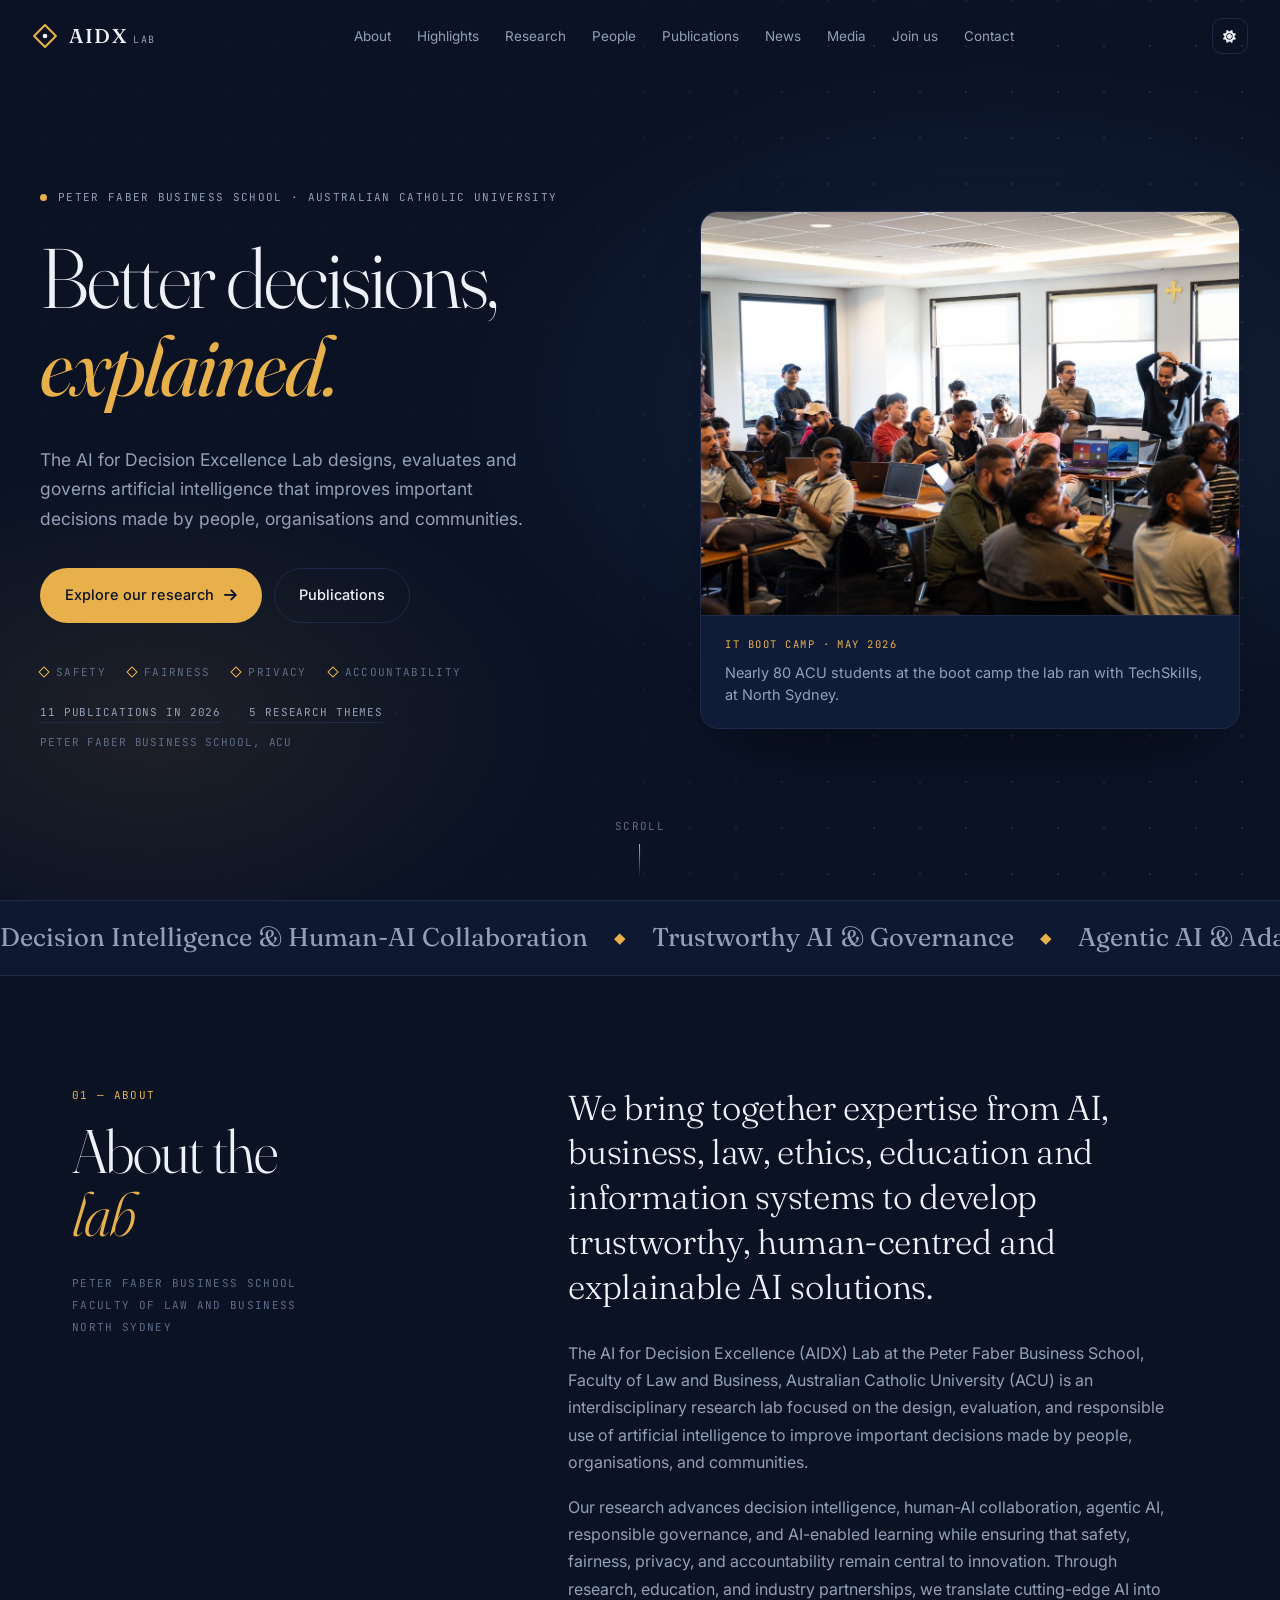
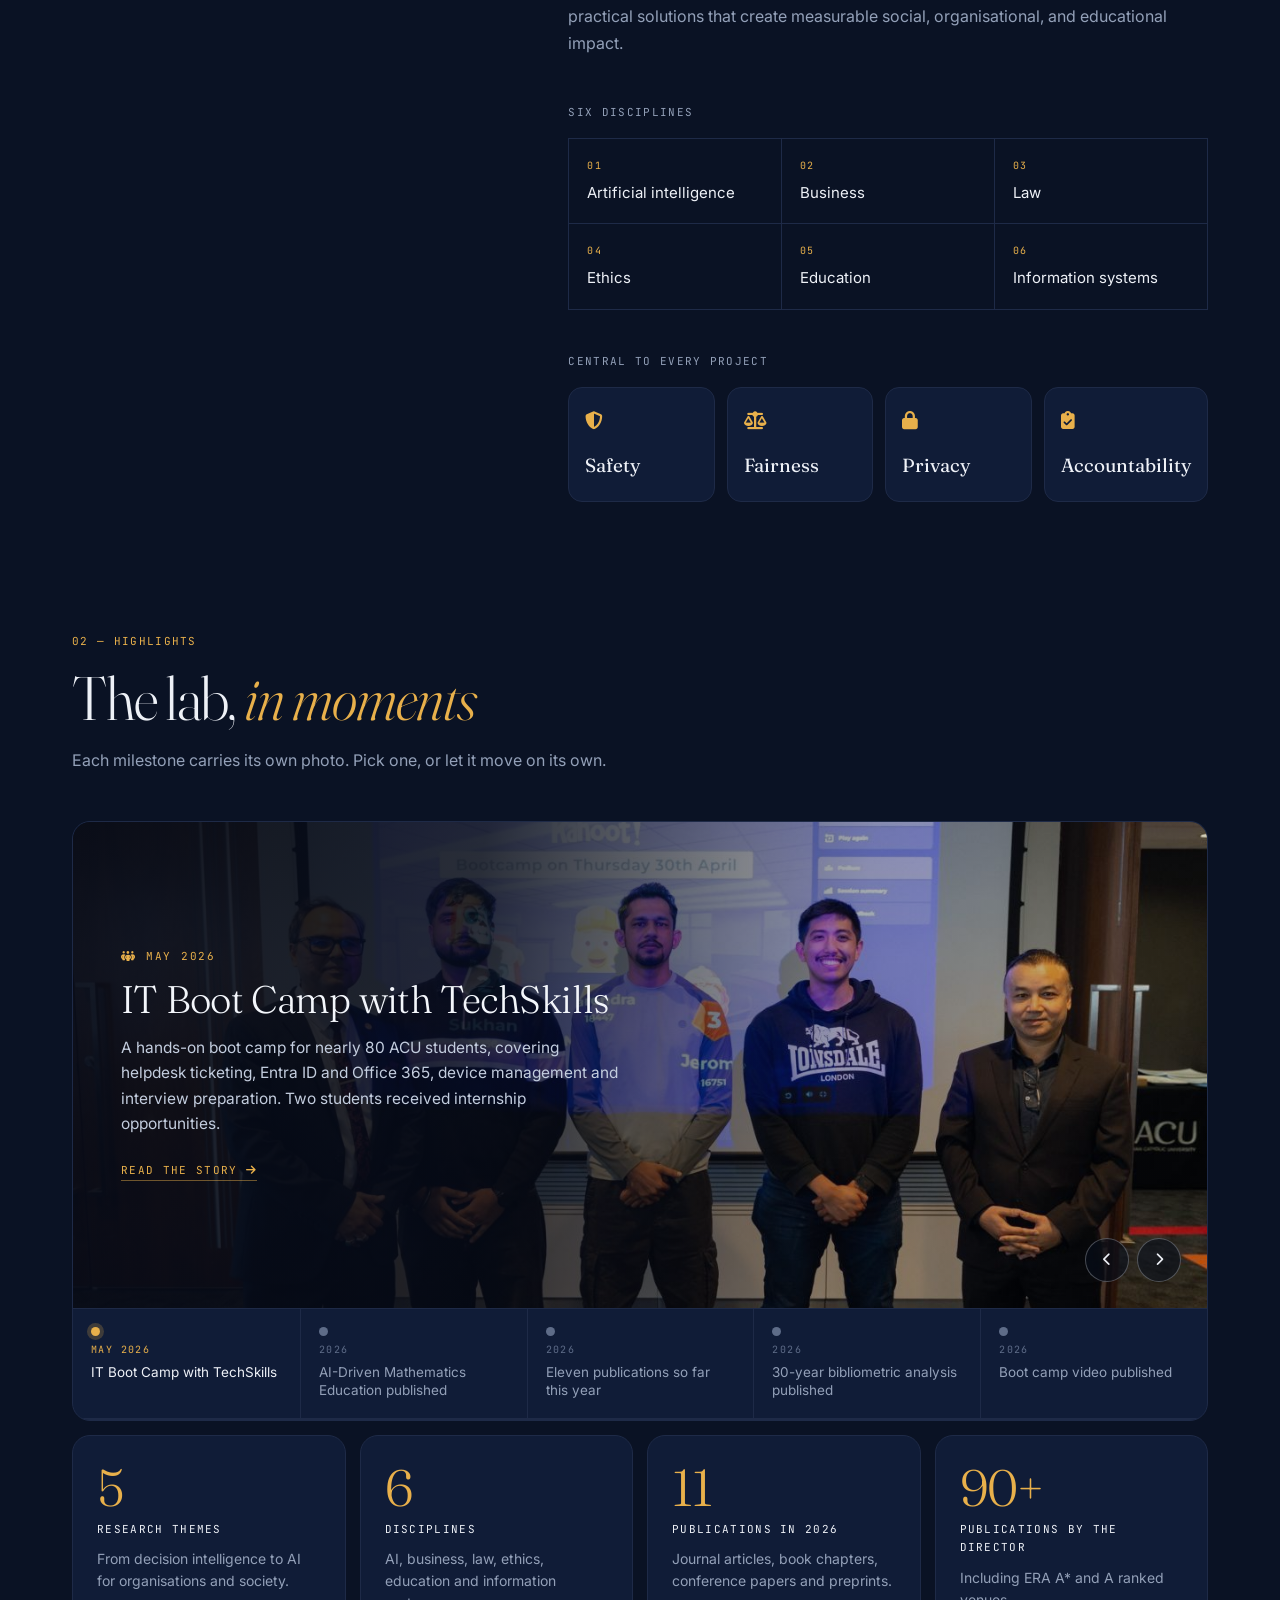
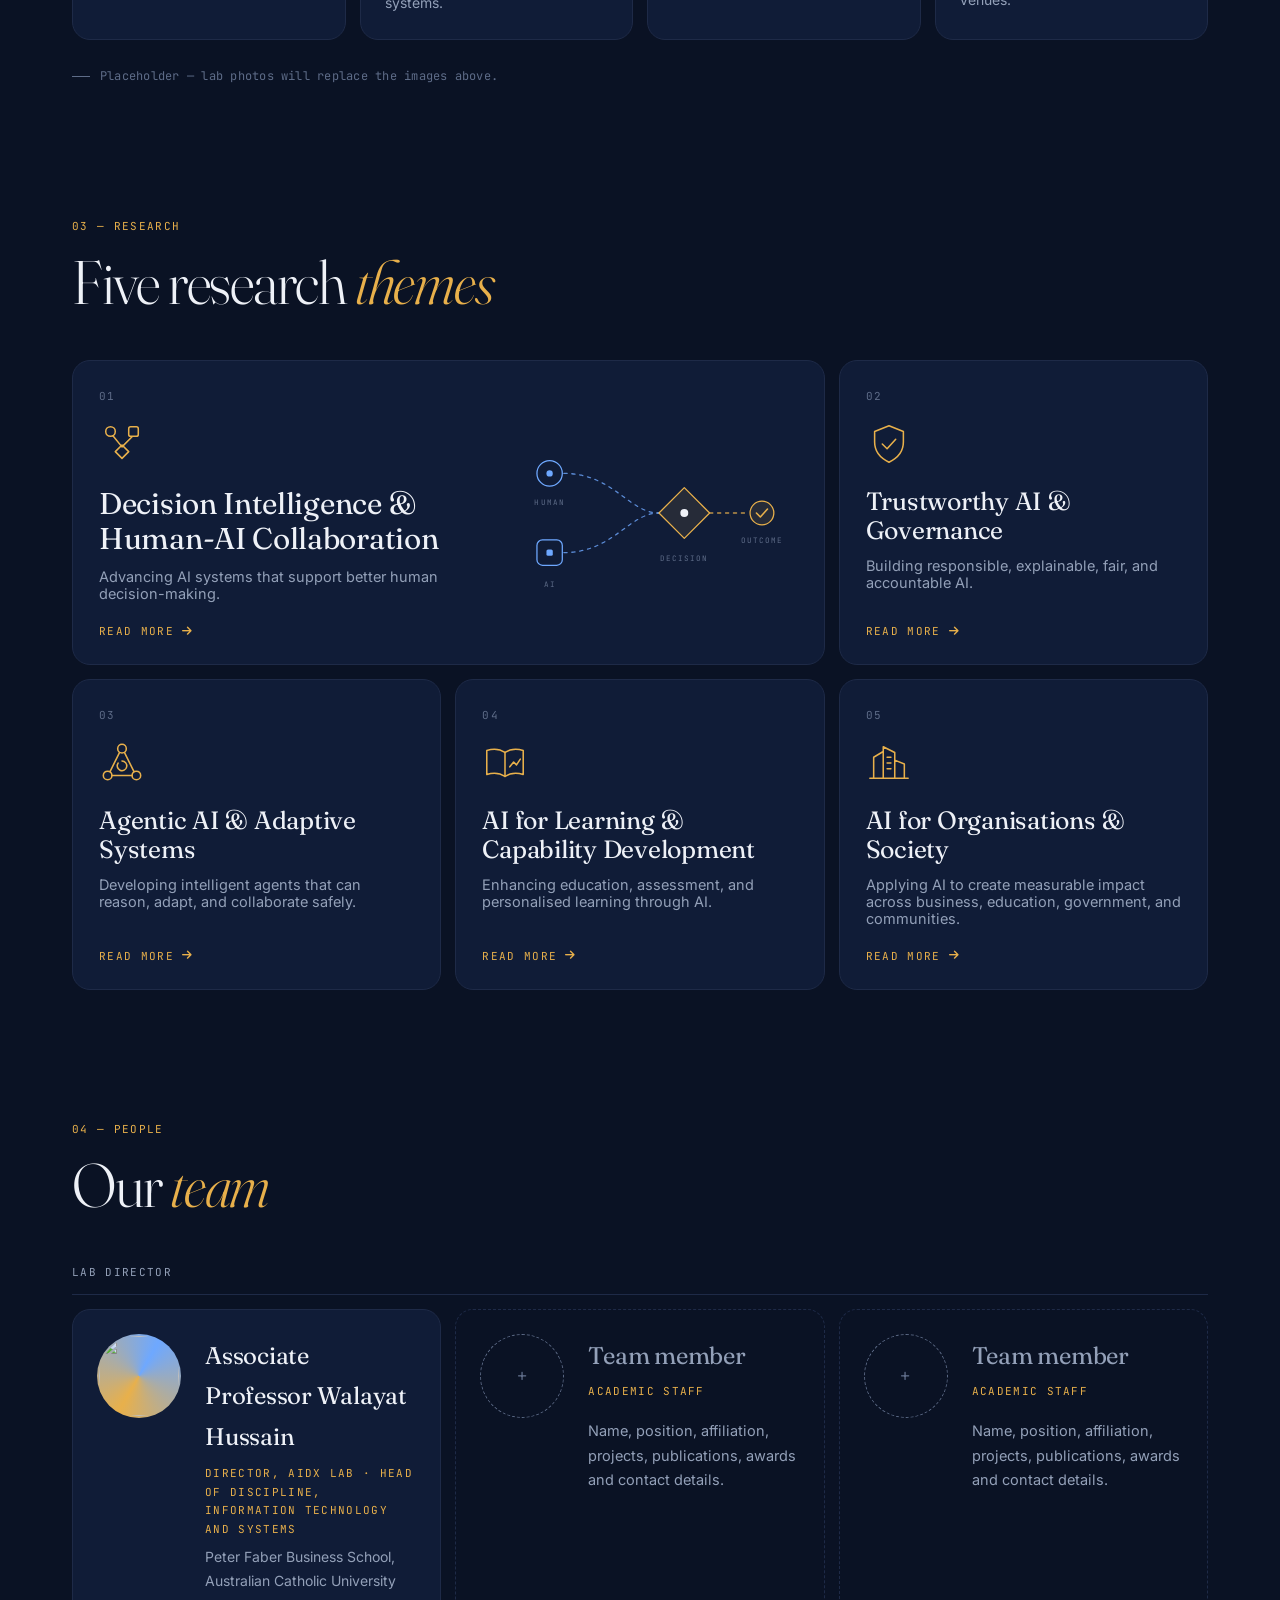
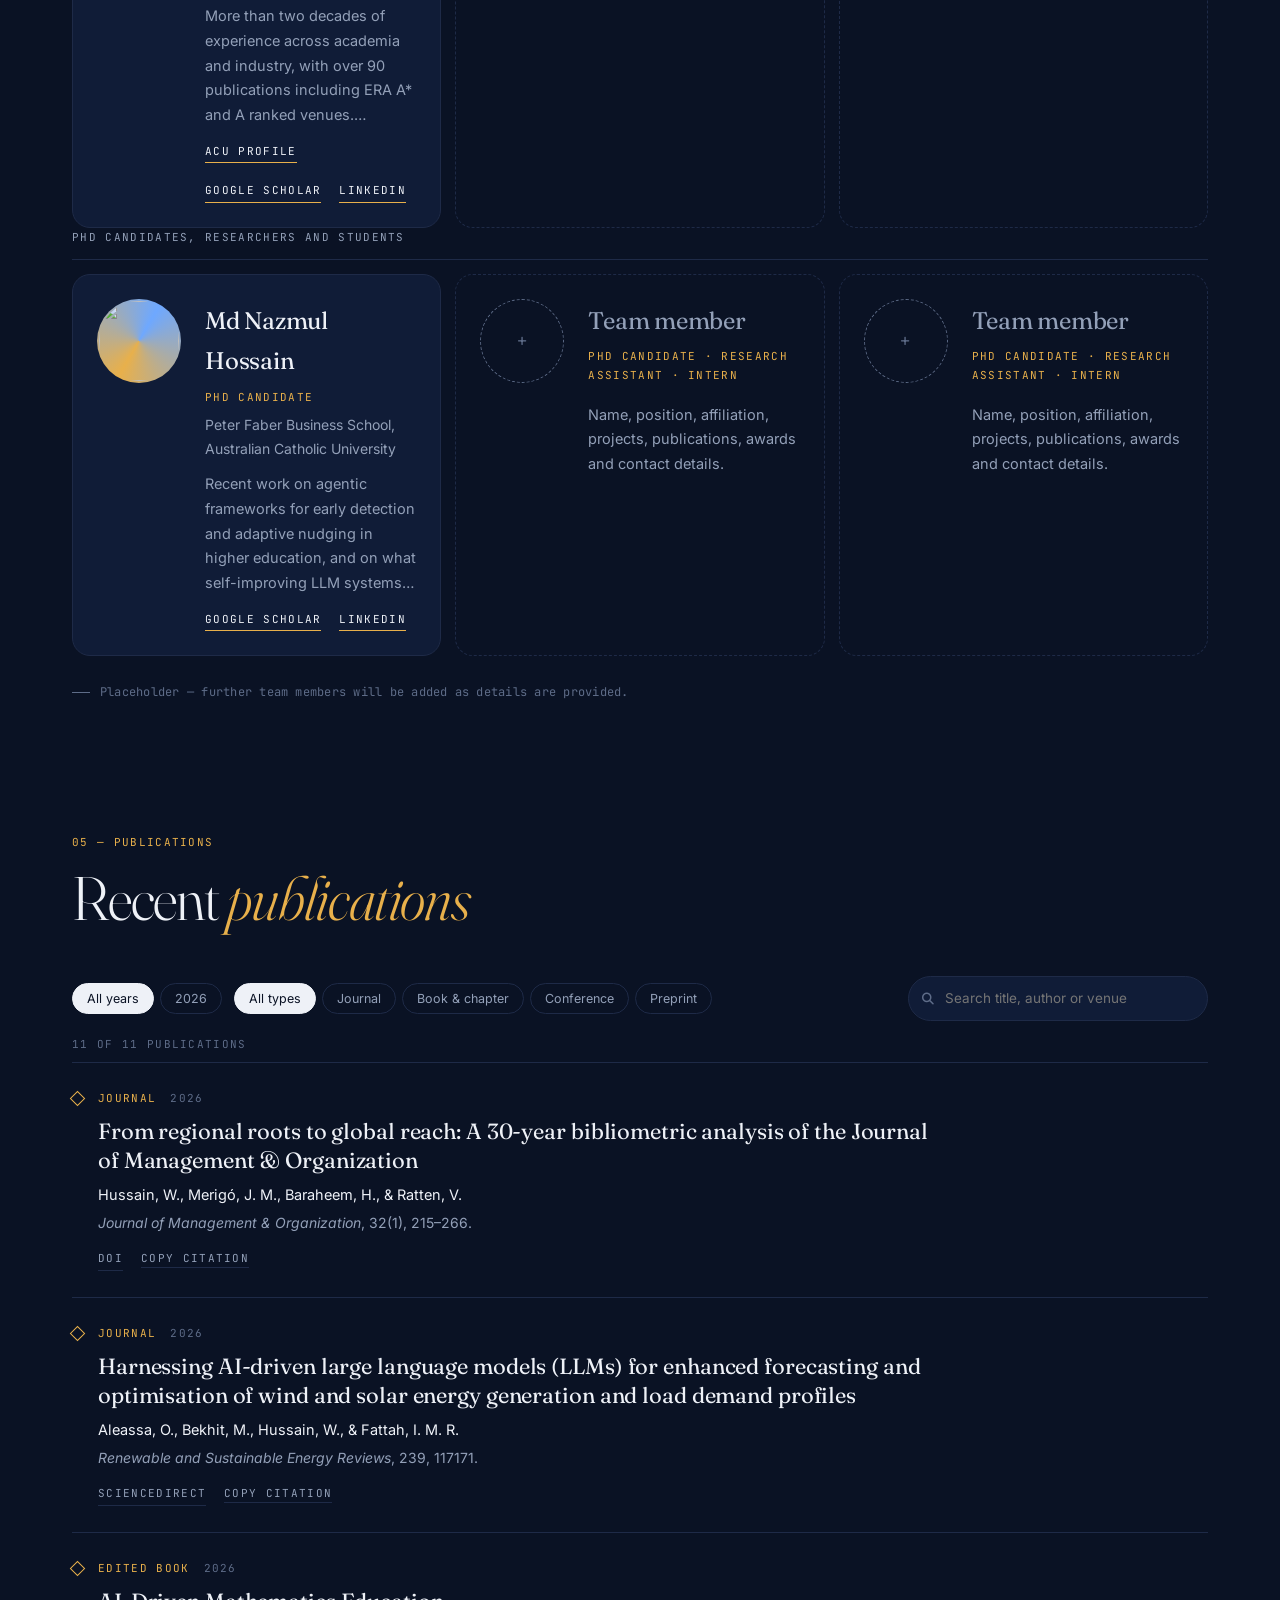
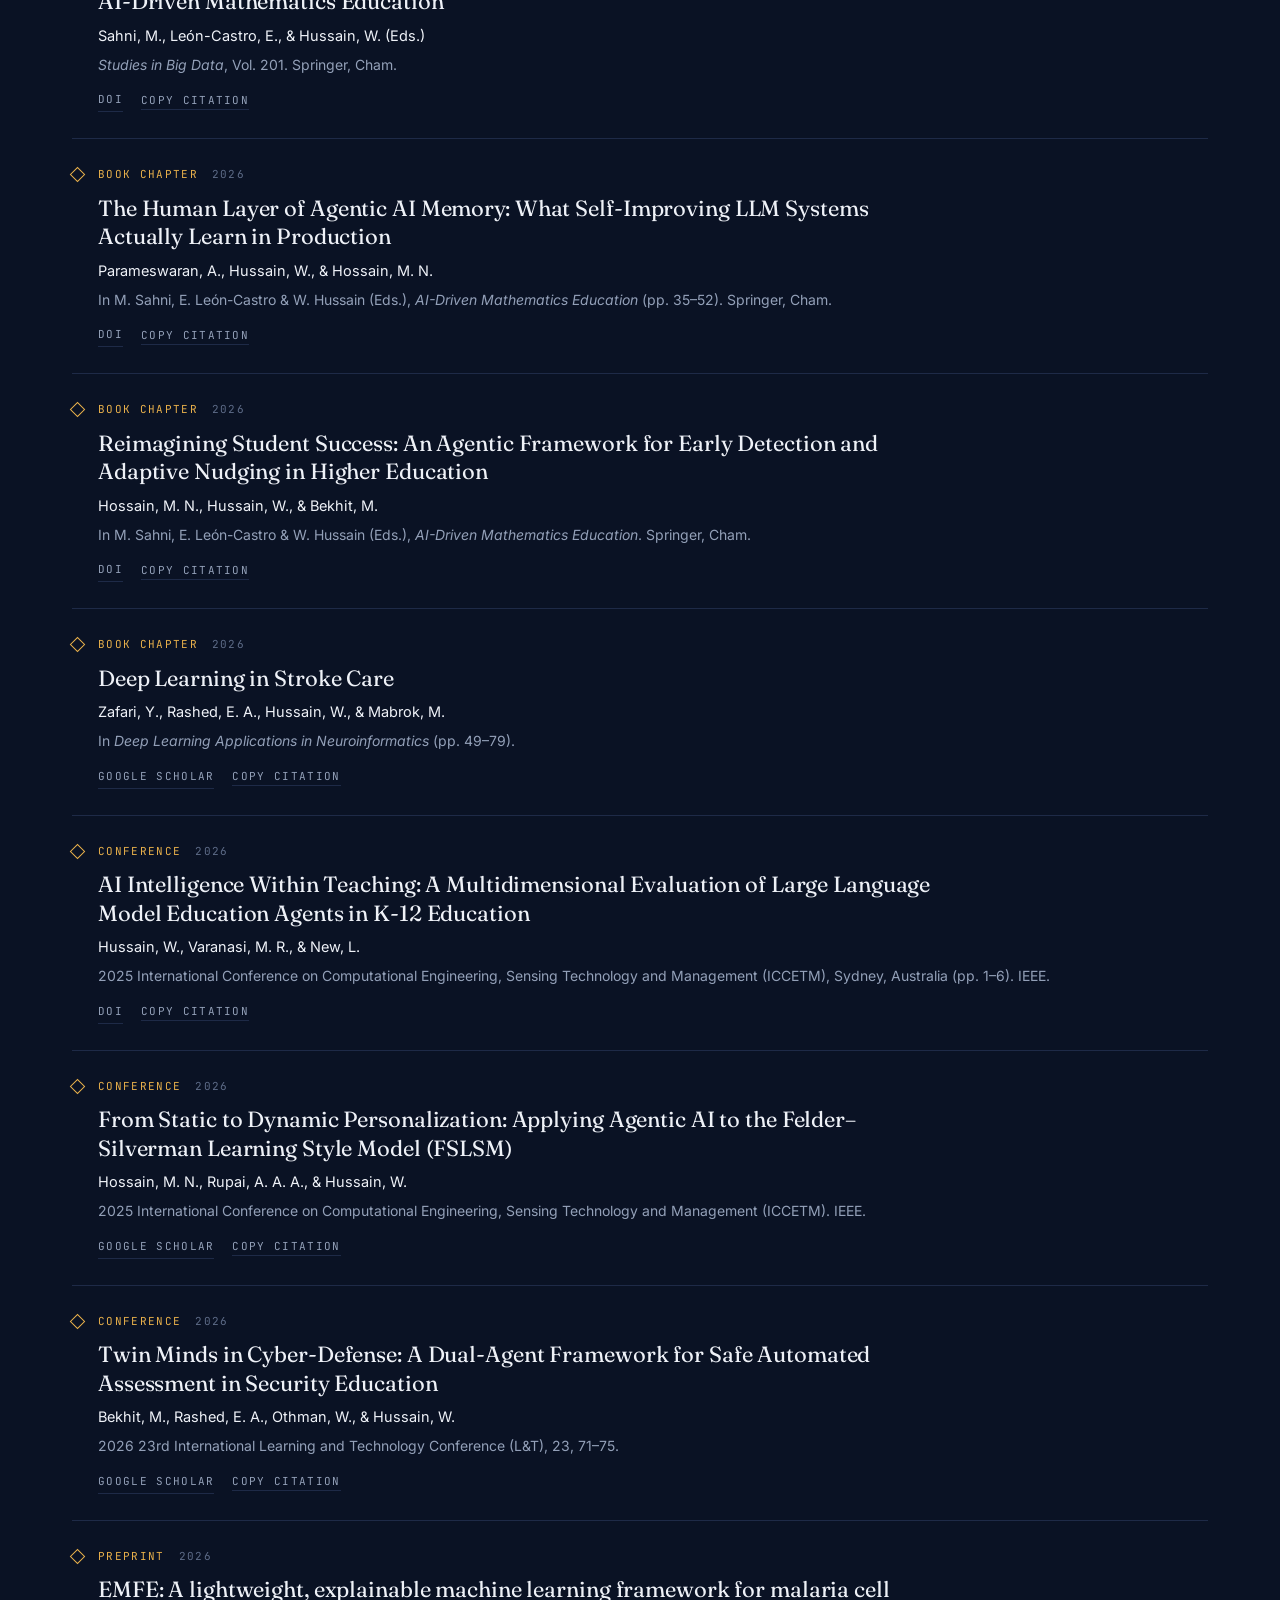
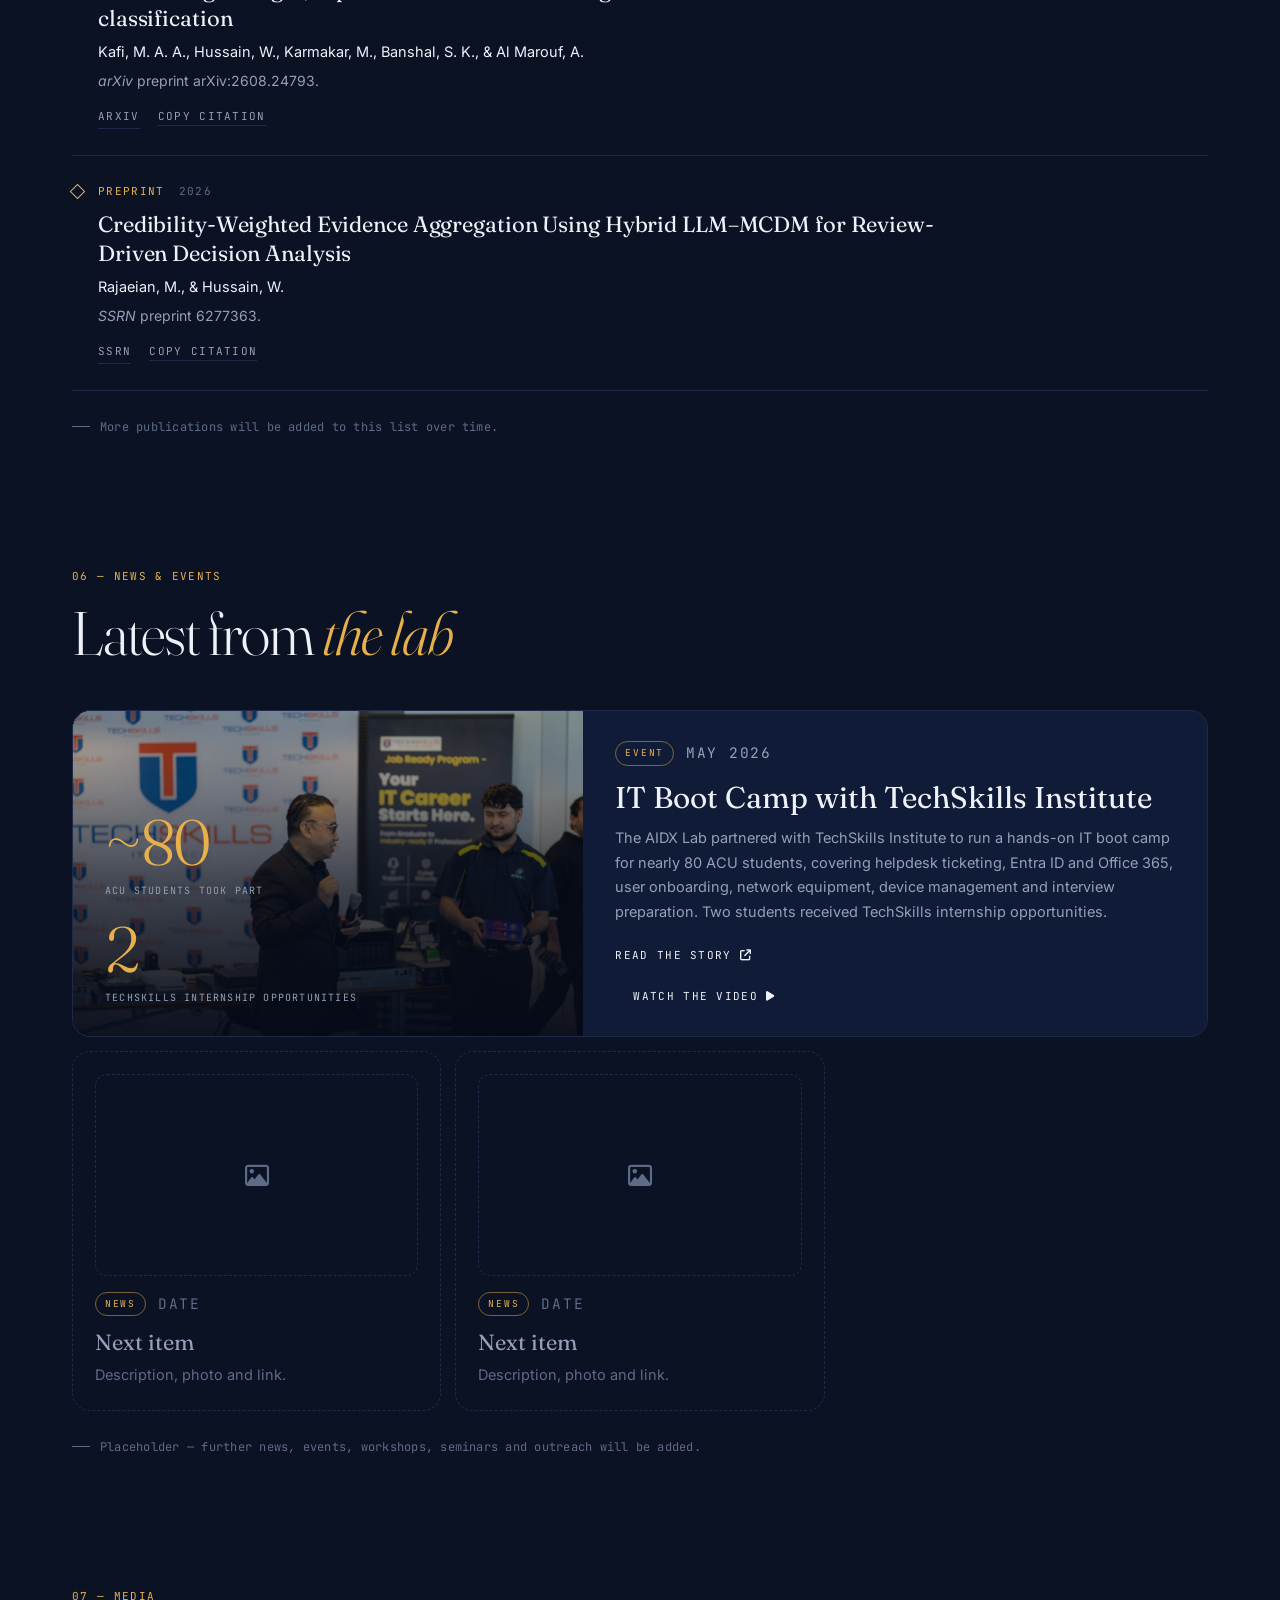
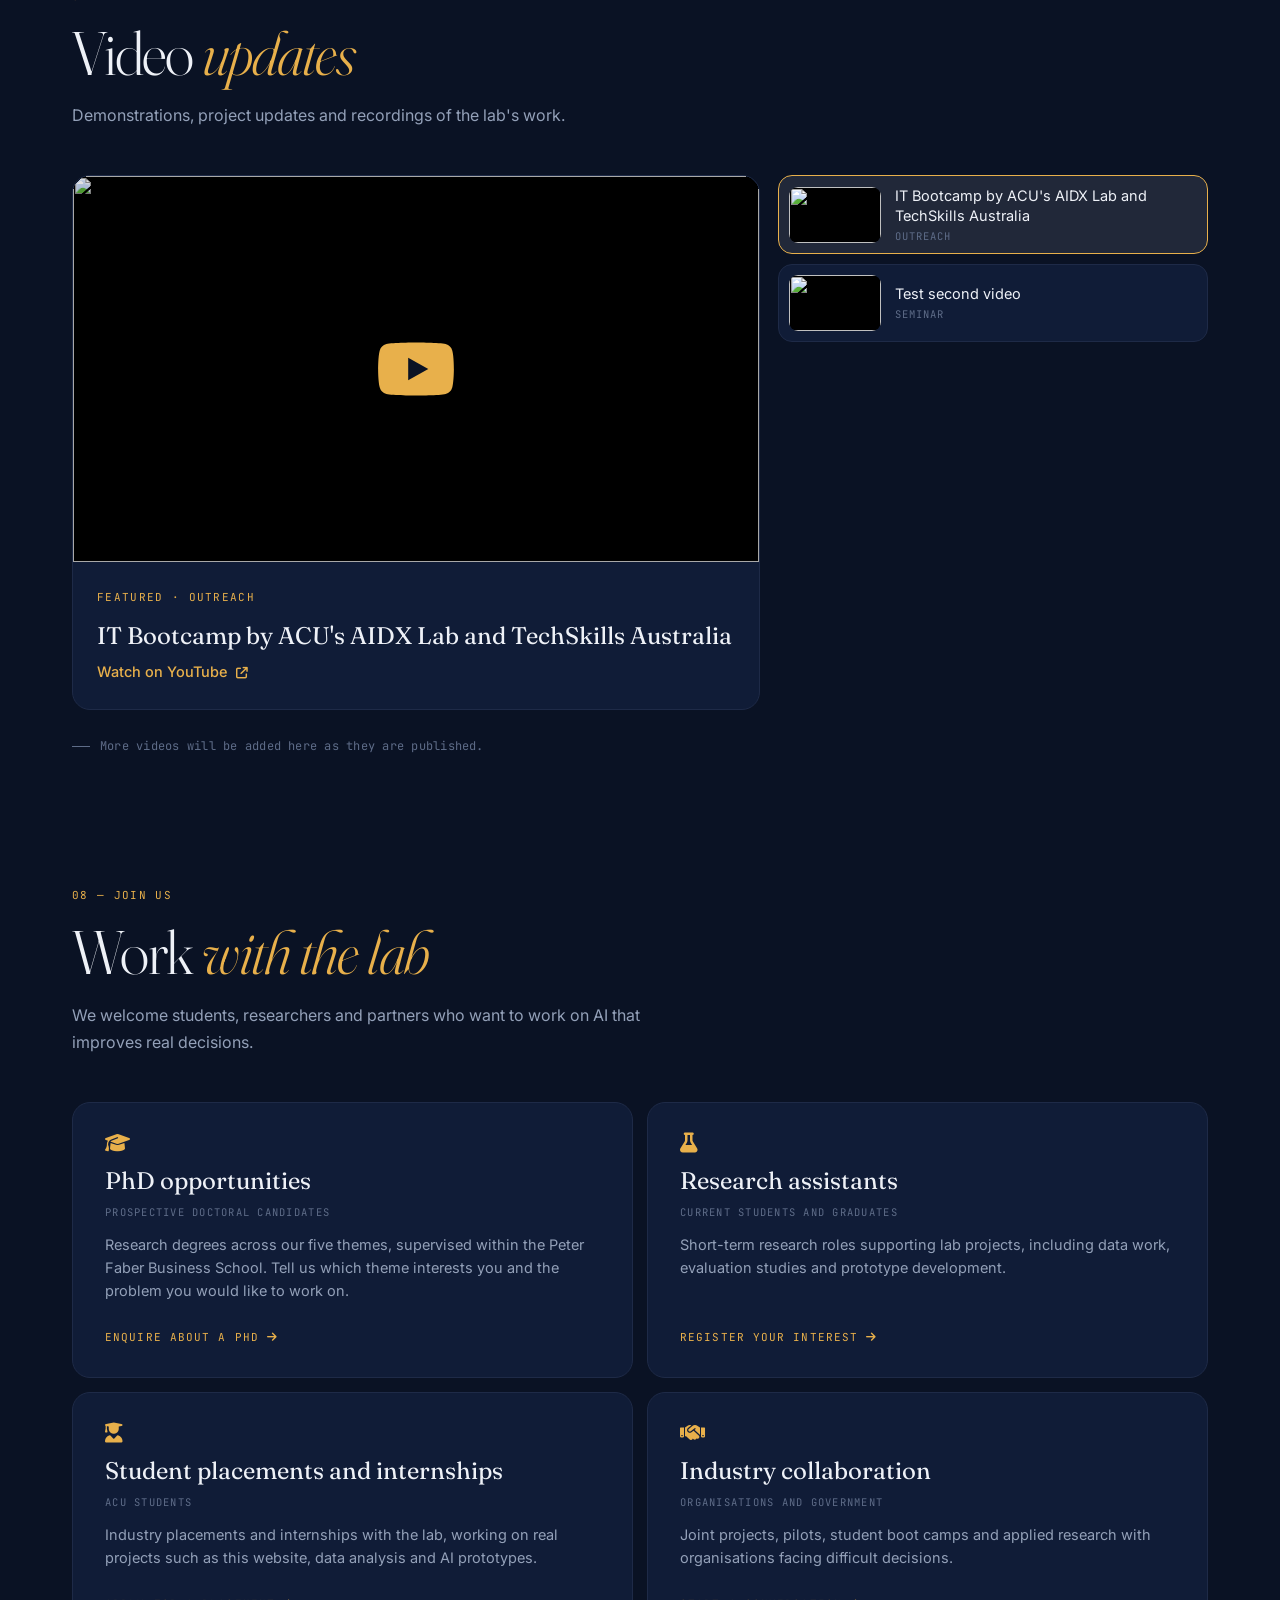
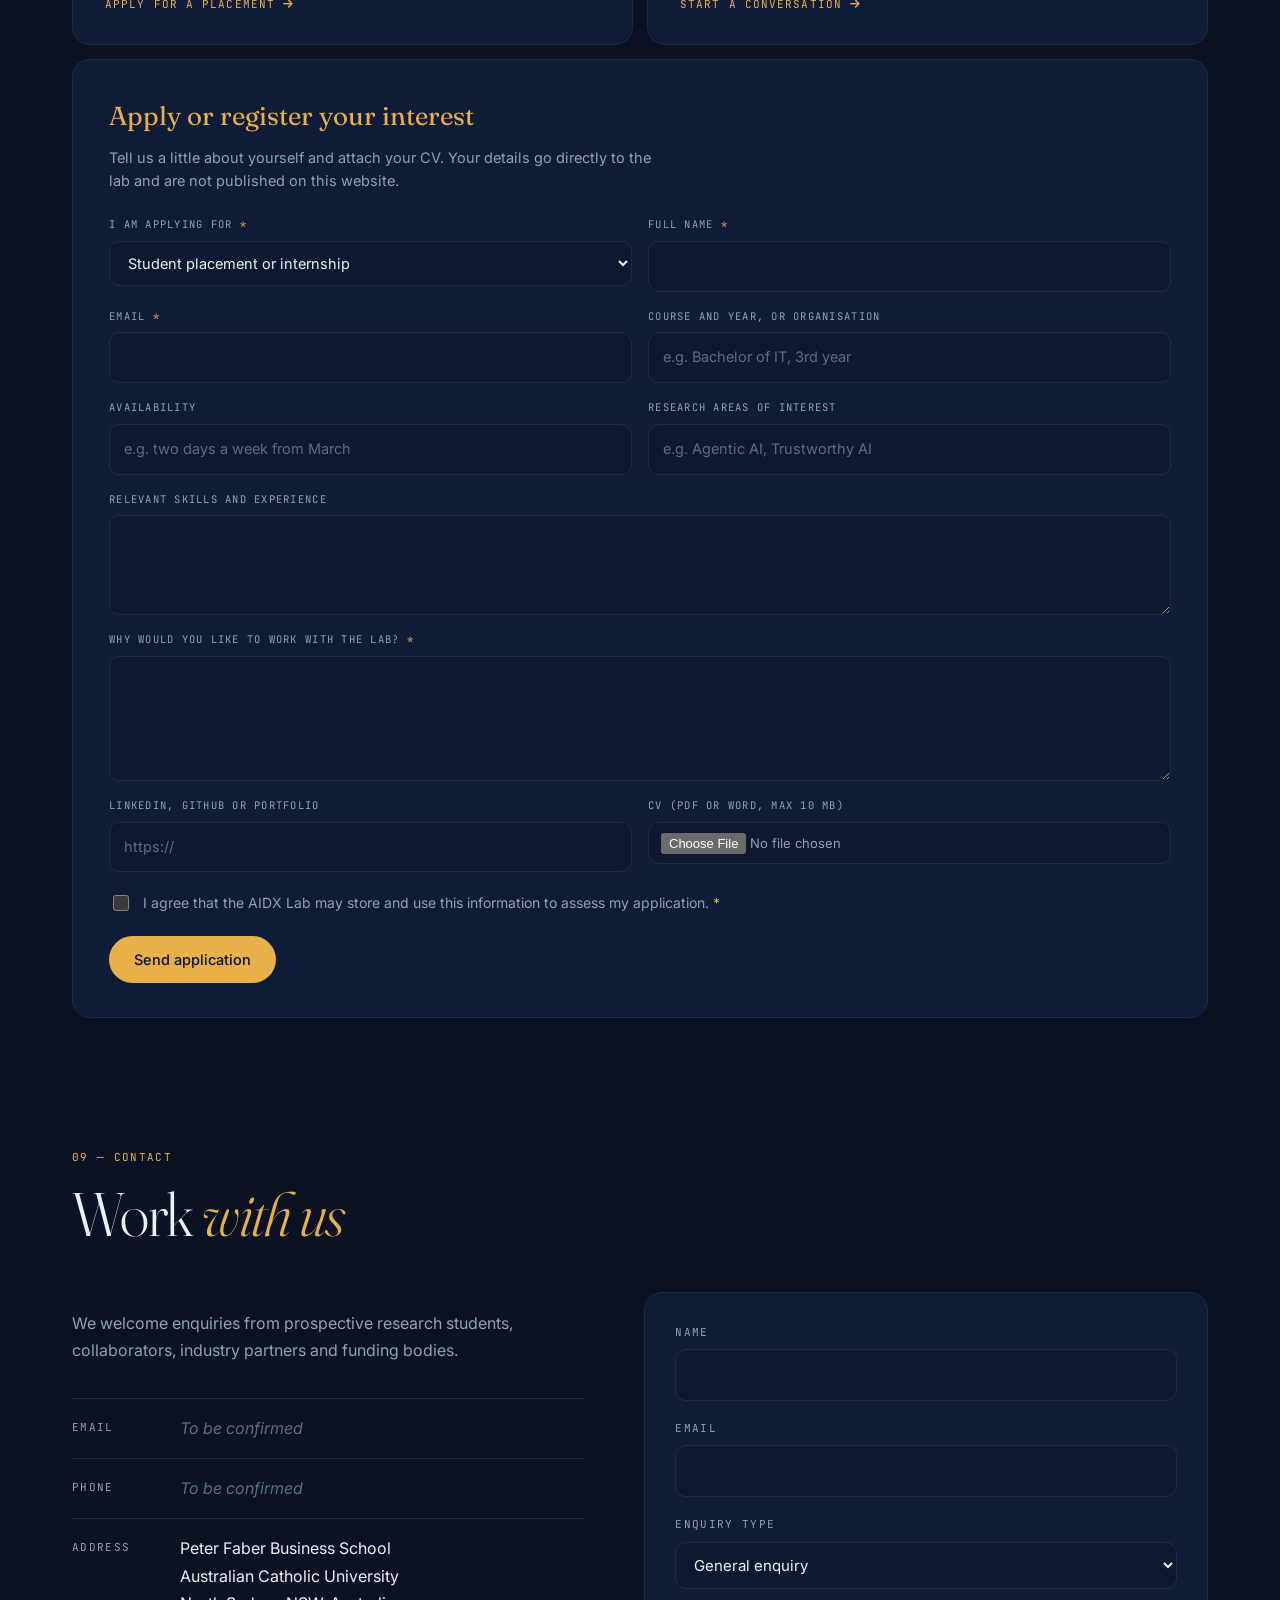
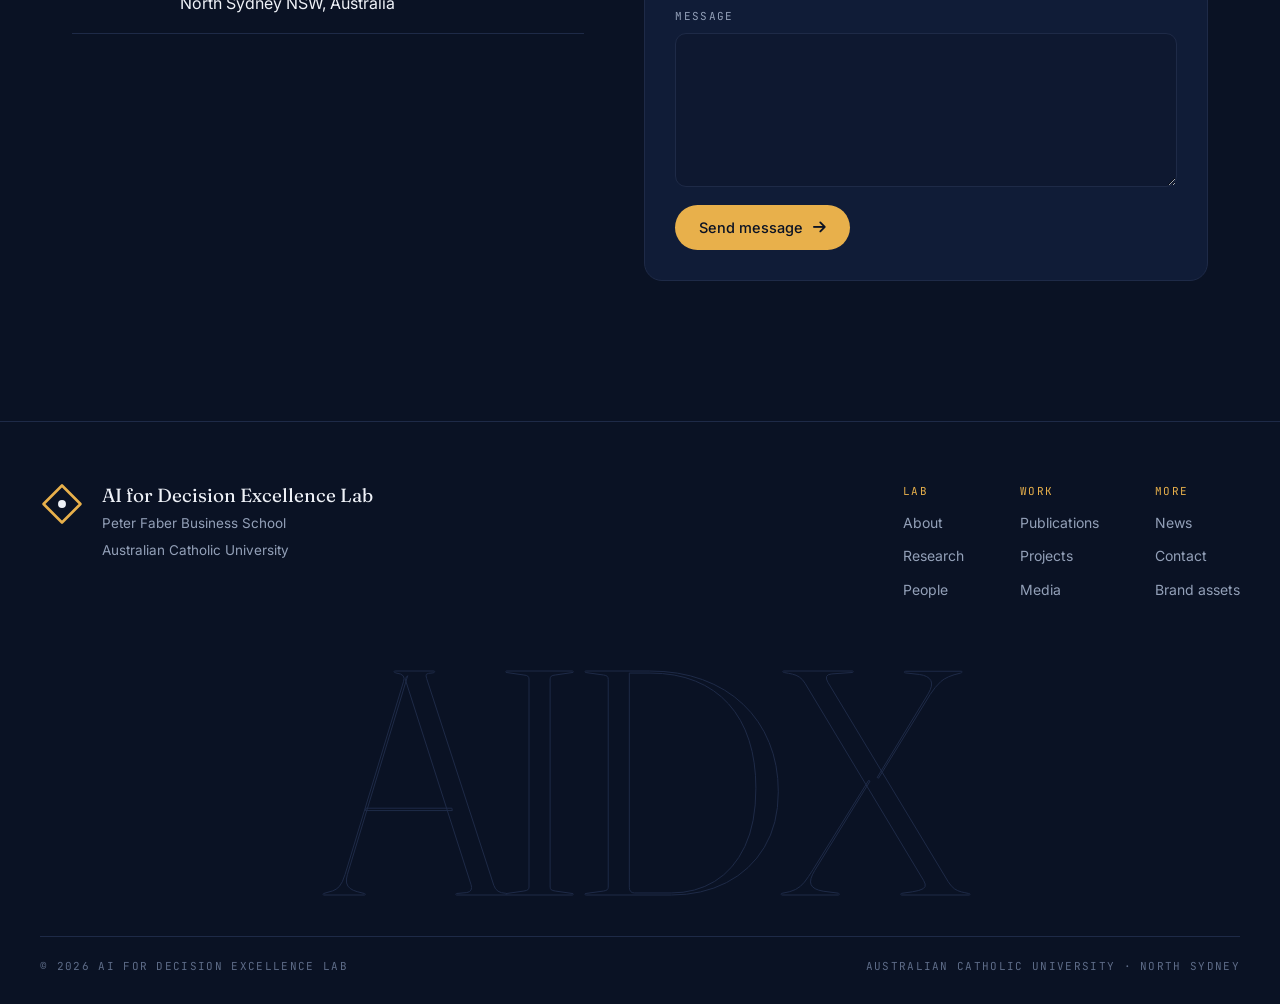
==== index.html @ 7f3837a0 "Connect site to Supabase and add application form" ====
<!DOCTYPE html>
<html lang="en" data-theme="dark">
<head>
<meta charset="UTF-8">
<meta name="viewport" content="width=device-width,initial-scale=1">
<title>AIDX Lab — AI for Decision Excellence | Australian Catholic University</title>
<meta name="description" content="The AI for Decision Excellence (AIDX) Lab at the Peter Faber Business School, Australian Catholic University: interdisciplinary research on trustworthy, human-centred and explainable AI that improves important decisions.">
<meta name="theme-color" content="#0A1224">
<link rel="icon" href="images/favicon.png" type="image/png">
<meta property="og:title" content="AIDX Lab — AI for Decision Excellence">
<meta property="og:description" content="Interdisciplinary research on the design, evaluation and responsible use of AI to improve important decisions.">
<meta property="og:image" content="images/og.jpg">
<link rel="preconnect" href="https://fonts.googleapis.com">
<link rel="preconnect" href="https://fonts.gstatic.com" crossorigin>
<link href="https://fonts.googleapis.com/css2?family=Fraunces:ital,opsz,wght@0,9..144,300..600;1,9..144,300..600&family=Inter:wght@300;400;500;600&family=JetBrains+Mono:wght@400;500&display=swap" rel="stylesheet">
<link rel="stylesheet" href="https://cdnjs.cloudflare.com/ajax/libs/font-awesome/6.5.1/css/all.min.css">
<link rel="stylesheet" href="style.css">
</head>
<body>
<a href="#about" class="skip">Skip to content</a>

<!-- INTRO: the logo mark draws itself -->
<div class="intro" id="intro" aria-hidden="true">
  <svg class="intro-mark" viewBox="0 0 100 100">
    <path class="im-d" d="M50 8 L92 50 L50 92 L8 50 Z"/>
    <circle class="im-c" cx="50" cy="50" r="8"/>
  </svg>
  <span class="intro-word">AIDX</span>
</div>

<div class="prog" id="prog" aria-hidden="true"></div>

<!-- NAV -->
<nav class="nav" id="nav" aria-label="Main">
  <a href="#top" class="brand" aria-label="AIDX Lab home">
    <svg class="mark" viewBox="0 0 100 100" aria-hidden="true"><path d="M50 8 L92 50 L50 92 L8 50 Z"/><circle cx="50" cy="50" r="9"/></svg>
    <span class="brand-t"><b>AIDX</b><small>Lab</small></span>
  </a>
  <div class="links" id="links">
    <a href="#about">About</a><a href="#highlights">Highlights</a><a href="#research">Research</a><a href="#people">People</a><a href="#publications">Publications</a>
    <a href="#news">News</a><a href="#media">Media</a><a href="#join">Join us</a><a href="#contact">Contact</a>
  </div>
  <div class="nav-r">
    <button id="themeBtn" class="icon-btn" aria-label="Switch to light theme"><i class="fa-solid fa-sun" aria-hidden="true"></i></button>
    <button id="menuBtn" class="icon-btn menu-btn" aria-label="Open menu" aria-expanded="false" aria-controls="links"><i class="fa-solid fa-bars" aria-hidden="true"></i></button>
  </div>
</nav>

<!-- HERO -->
<header class="hero" id="top">
  <canvas id="lattice" class="lattice" aria-hidden="true"></canvas>
  <div class="hero-grid">
    <div class="hero-copy">
      <p class="mono eyebrow"><span class="pulse"></span>Peter Faber Business School · Australian Catholic University</p>
      <h1 class="display">
        <span class="ln"><span>Better decisions,</span></span>
        <span class="ln"><span><em>explained.</em></span></span>
      </h1>
      <p class="lede">The AI for Decision Excellence Lab designs, evaluates and governs artificial intelligence that improves important decisions made by people, organisations and communities.</p>
      <div class="cta">
        <a href="#research" class="btn btn-gold">Explore our research <i class="fa-solid fa-arrow-right" aria-hidden="true"></i></a>
        <a href="#publications" class="btn btn-line">Publications</a>
      </div>
      <ul class="commit mono" aria-label="Commitments">
        <li>Safety</li><li>Fairness</li><li>Privacy</li><li>Accountability</li>
      </ul>
      <p class="proof mono"><a href="#publications">11 publications in 2026</a><span>·</span><a href="#research">5 research themes</a><span>·</span>Peter Faber Business School, ACU</p>
    </div>

    <!-- SIGNATURE: explainable decision engine -->
    <figure class="hero-photo">
      <img src="images/hero-bootcamp.jpg" alt="Students at the AIDX Lab IT Boot Camp at ACU North Sydney" fetchpriority="high">
      <figcaption>
        <span class="mono hp-tag">IT Boot Camp · May 2026</span>
        <p>Nearly 80 ACU students at the boot camp the lab ran with TechSkills, at North Sydney.</p>
      </figcaption>
    </figure>
  </div>
  <a href="#about" class="scroll-cue mono" aria-label="Scroll to About"><span>Scroll</span><i></i></a>
</header>

<!-- THEMES STRIP -->
<nav class="strip" aria-label="Research themes"><div class="strip-t">
  <a href="#research" class="strip-i" data-t="0">Decision Intelligence &amp; Human-AI Collaboration</a><b aria-hidden="true">◆</b><a href="#research" class="strip-i" data-t="1">Trustworthy AI &amp; Governance</a><b aria-hidden="true">◆</b><a href="#research" class="strip-i" data-t="2">Agentic AI &amp; Adaptive Systems</a><b aria-hidden="true">◆</b><a href="#research" class="strip-i" data-t="3">AI for Learning &amp; Capability Development</a><b aria-hidden="true">◆</b><a href="#research" class="strip-i" data-t="4">AI for Organisations &amp; Society</a><b aria-hidden="true">◆</b>
  <a href="#research" class="strip-i" data-t="0" tabindex="-1" aria-hidden="true">Decision Intelligence &amp; Human-AI Collaboration</a><b aria-hidden="true">◆</b><a href="#research" class="strip-i" data-t="1" tabindex="-1" aria-hidden="true">Trustworthy AI &amp; Governance</a><b aria-hidden="true">◆</b><a href="#research" class="strip-i" data-t="2" tabindex="-1" aria-hidden="true">Agentic AI &amp; Adaptive Systems</a><b aria-hidden="true">◆</b><a href="#research" class="strip-i" data-t="3" tabindex="-1" aria-hidden="true">AI for Learning &amp; Capability Development</a><b aria-hidden="true">◆</b><a href="#research" class="strip-i" data-t="4" tabindex="-1" aria-hidden="true">AI for Organisations &amp; Society</a><b aria-hidden="true">◆</b>
</div></nav>

<main>
<!-- 01 ABOUT -->
<section class="sec about" id="about">
  <div class="about-l">
    <div class="sticky">
      <p class="mono idx">01 — About</p>
      <h2 class="h2">About the<br><em>lab</em></h2>
      <p class="mono loc">Peter Faber Business School<br>Faculty of Law and Business<br>North Sydney</p>
    </div>
  </div>
  <div class="about-r">
    <p class="statement rv">We bring together expertise from AI, business, law, ethics, education and information systems to develop trustworthy, human-centred and explainable AI solutions.</p>
    <p class="body rv">The AI for Decision Excellence (AIDX) Lab at the Peter Faber Business School, Faculty of Law and Business, Australian Catholic University (ACU) is an interdisciplinary research lab focused on the design, evaluation, and responsible use of artificial intelligence to improve important decisions made by people, organisations, and communities.</p>
    <p class="body rv">Our research advances decision intelligence, human-AI collaboration, agentic AI, responsible governance, and AI-enabled learning while ensuring that safety, fairness, privacy, and accountability remain central to innovation. Through research, education, and industry partnerships, we translate cutting-edge AI into practical solutions that create measurable social, organisational, and educational impact.</p>

    <div class="disc rv">
      <p class="mono sub">Six disciplines</p>
      <ul class="disc-list">
        <li><span class="mono">01</span>Artificial intelligence</li>
        <li><span class="mono">02</span>Business</li>
        <li><span class="mono">03</span>Law</li>
        <li><span class="mono">04</span>Ethics</li>
        <li><span class="mono">05</span>Education</li>
        <li><span class="mono">06</span>Information systems</li>
      </ul>
    </div>

    <div class="pillars rv">
      <p class="mono sub">Central to every project</p>
      <div class="pillar-grid">
        <div class="pillar"><i class="fa-solid fa-shield-halved" aria-hidden="true"></i><h3>Safety</h3></div>
        <div class="pillar"><i class="fa-solid fa-scale-balanced" aria-hidden="true"></i><h3>Fairness</h3></div>
        <div class="pillar"><i class="fa-solid fa-lock" aria-hidden="true"></i><h3>Privacy</h3></div>
        <div class="pillar"><i class="fa-solid fa-clipboard-check" aria-hidden="true"></i><h3>Accountability</h3></div>
      </div>
    </div>
  </div>
</section>

<!-- 02 HIGHLIGHTS -->
<section class="sec" id="highlights">
  <div class="head rv">
    <p class="mono idx">02 — Highlights</p>
    <h2 class="h2">The lab, <em>in moments</em></h2>
    <p class="intro-p">Each milestone carries its own photo. Pick one, or let it move on its own.</p>
  </div>

  <div class="tl rv" id="tl" aria-roledescription="highlight timeline" aria-label="Lab highlights">
    <div class="tl-stage" id="tlStage">
      <figure class="st-item on" data-i="0">
        <img src="images/photo-1.jpg" alt="Lab members and students at the IT Boot Camp" loading="lazy">
      </figure>
      <figure class="st-item" data-i="1">
        <img src="images/photo-2.jpg" alt="Networking and computer hardware set up for the boot camp" loading="lazy">
      </figure>
      <figure class="st-item" data-i="2">
        <img src="images/photo-3.jpg" alt="Academic staff at the boot camp opening" loading="lazy">
      </figure>
      <figure class="st-item" data-i="3">
        <img src="images/photo-4.jpg" alt="Students working on laptops during the boot camp" loading="lazy">
      </figure>
      <figure class="st-item" data-i="4">
        <img src="images/photo-5.jpg" alt="TechSkills presenting at the boot camp" loading="lazy">
      </figure>
      <div class="tl-copybox" id="tlCopy">
      <div class="tl-copy on" data-i="0">
        <p class="mono c-when"><i class="fa-solid fa-people-group" aria-hidden="true"></i>May 2026</p>
        <h3>IT Boot Camp with TechSkills</h3>
        <p class="c-body">A hands-on boot camp for nearly 80 ACU students, covering helpdesk ticketing, Entra ID and Office 365, device management and interview preparation. Two students received internship opportunities.</p>
        <a class="mono c-link" href="#news">Read the story <i class="fa-solid fa-arrow-right" aria-hidden="true"></i></a>
      </div>
      <div class="tl-copy" data-i="1">
        <p class="mono c-when"><i class="fa-solid fa-book" aria-hidden="true"></i>2026</p>
        <h3>AI-Driven Mathematics Education published</h3>
        <p class="c-body">Springer's <i>Studies in Big Data</i>, Vol. 201, co-edited by Associate Professor Walayat Hussain, with two chapters from the lab.</p>
        <a class="mono c-link" href="#publications">See publications <i class="fa-solid fa-arrow-right" aria-hidden="true"></i></a>
      </div>
      <div class="tl-copy" data-i="2">
        <p class="mono c-when"><i class="fa-solid fa-file-lines" aria-hidden="true"></i>2026</p>
        <h3>Eleven publications so far this year</h3>
        <p class="c-body">Across journals, edited books, book chapters, conference papers and preprints, spanning all five research themes.</p>
        <a class="mono c-link" href="#publications">Browse the list <i class="fa-solid fa-arrow-right" aria-hidden="true"></i></a>
      </div>
      <div class="tl-copy" data-i="3">
        <p class="mono c-when"><i class="fa-solid fa-chart-line" aria-hidden="true"></i>2026</p>
        <h3>30-year bibliometric analysis published</h3>
        <p class="c-body">A three-decade analysis of the <i>Journal of Management &amp; Organization</i>, 32(1), 215–266.</p>
        <a class="mono c-link" href="#publications">See the paper <i class="fa-solid fa-arrow-right" aria-hidden="true"></i></a>
      </div>
      <div class="tl-copy" data-i="4">
        <p class="mono c-when"><i class="fa-solid fa-video" aria-hidden="true"></i>2026</p>
        <h3>Boot camp video published</h3>
        <p class="c-body">The lab's YouTube channel released a video of the IT Boot Camp run with TechSkills Australia.</p>
        <a class="mono c-link" href="#media">Watch the video <i class="fa-solid fa-arrow-right" aria-hidden="true"></i></a>
      </div>
      </div>
      <button class="tl-arw prev" id="tlPrev" aria-label="Previous highlight"><i class="fa-solid fa-chevron-left" aria-hidden="true"></i></button>
      <button class="tl-arw next" id="tlNext" aria-label="Next highlight"><i class="fa-solid fa-chevron-right" aria-hidden="true"></i></button>
    </div>

    <ol class="tl-steps" id="tlSteps" aria-label="Choose a highlight">
        <li>
          <button class="step on" type="button" data-i="0" aria-pressed="true">
            <span class="dot" aria-hidden="true"></span>
            <span class="s-when mono">May 2026</span>
            <span class="s-title">IT Boot Camp with TechSkills</span>
            <span class="bar" aria-hidden="true"><i></i></span>
          </button>
        </li>
        <li>
          <button class="step" type="button" data-i="1" aria-pressed="false">
            <span class="dot" aria-hidden="true"></span>
            <span class="s-when mono">2026</span>
            <span class="s-title">AI-Driven Mathematics Education published</span>
            <span class="bar" aria-hidden="true"><i></i></span>
          </button>
        </li>
        <li>
          <button class="step" type="button" data-i="2" aria-pressed="false">
            <span class="dot" aria-hidden="true"></span>
            <span class="s-when mono">2026</span>
            <span class="s-title">Eleven publications so far this year</span>
            <span class="bar" aria-hidden="true"><i></i></span>
          </button>
        </li>
        <li>
          <button class="step" type="button" data-i="3" aria-pressed="false">
            <span class="dot" aria-hidden="true"></span>
            <span class="s-when mono">2026</span>
            <span class="s-title">30-year bibliometric analysis published</span>
            <span class="bar" aria-hidden="true"><i></i></span>
          </button>
        </li>
        <li>
          <button class="step" type="button" data-i="4" aria-pressed="false">
            <span class="dot" aria-hidden="true"></span>
            <span class="s-when mono">2026</span>
            <span class="s-title">Boot camp video published</span>
            <span class="bar" aria-hidden="true"><i></i></span>
          </button>
        </li>
    </ol>
  </div>

  <div class="hl-grid">
    <div class="hl rv"><b>5</b><span class="mono">Research themes</span><p>From decision intelligence to AI for organisations and society.</p></div>
    <div class="hl rv"><b>6</b><span class="mono">Disciplines</span><p>AI, business, law, ethics, education and information systems.</p></div>
    <div class="hl rv"><b>11</b><span class="mono">Publications in 2026</span><p>Journal articles, book chapters, conference papers and preprints.</p></div>
    <div class="hl rv"><b>90+</b><span class="mono">Publications by the director</span><p>Including ERA A* and A ranked venues.</p></div>
  </div>
  <p class="ph mono rv">Placeholder — lab photos will replace the images above.</p>
</section>

<!-- 03 RESEARCH -->
<section class="sec" id="research">
  <div class="head rv">
    <p class="mono idx">03 — Research</p>
    <h2 class="h2">Five research <em>themes</em></h2>
  </div>
  <div class="themes">
    <button class="theme t-lg rv" data-t="0" aria-haspopup="dialog">
      <svg class="t-art" viewBox="0 0 360 220" aria-hidden="true">
        <path class="flow" d="M68 60 C130 60 150 110 188 110"/>
        <path class="flow" d="M68 160 C130 160 150 110 188 110"/>
        <path class="flow gold" d="M252 110 H300"/>
        <circle class="n-sky" cx="50" cy="60" r="16"/><circle class="dot-sky" cx="50" cy="60" r="4"/>
        <rect class="n-sky" x="34" y="144" width="32" height="32" rx="7"/><rect class="dot-sky" x="46" y="156" width="8" height="8" rx="2"/>
        <path class="n-gold" d="M220 78 L252 110 L220 142 L188 110 Z"/><circle class="dot-fg" cx="220" cy="110" r="5"/>
        <circle class="n-gold" cx="318" cy="110" r="15"/><path class="chk" d="M311 110l5 5 9-10"/>
        <text x="50" y="100">HUMAN</text><text x="50" y="204">AI</text><text x="220" y="170">DECISION</text><text x="318" y="148">OUTCOME</text>
      </svg>
      <span class="mono t-n">01</span>
      <svg class="t-ico" viewBox="0 0 48 48" aria-hidden="true"><circle cx="12" cy="11" r="5"/><rect x="31" y="6" width="10" height="10" rx="2"/><path d="M14.5 15.5 24 27M34.5 16.5 24 27"/><path d="M24 25l7 7-7 7-7-7z"/></svg>
      <h3>Decision Intelligence &amp; Human-AI Collaboration</h3>
      <p>Advancing AI systems that support better human decision-making.</p>
      <span class="mono more">Read more <i class="fa-solid fa-arrow-right" aria-hidden="true"></i></span>
    </button>
    <button class="theme rv" data-t="1" aria-haspopup="dialog">
      <span class="mono t-n">02</span>
      <svg class="t-ico" viewBox="0 0 48 48" aria-hidden="true"><path d="M24 5l15 6v11c0 10-6.5 17-15 21C15.5 39 9 32 9 22V11z"/><path d="M17 24l5 5 9-10"/></svg>
      <h3>Trustworthy AI &amp; Governance</h3>
      <p>Building responsible, explainable, fair, and accountable AI.</p>
      <span class="mono more">Read more <i class="fa-solid fa-arrow-right" aria-hidden="true"></i></span>
    </button>
    <button class="theme rv" data-t="2" aria-haspopup="dialog">
      <span class="mono t-n">03</span>
      <svg class="t-ico" viewBox="0 0 48 48" aria-hidden="true"><circle cx="24" cy="9" r="4.5"/><circle cx="9" cy="37" r="4.5"/><circle cx="39" cy="37" r="4.5"/><path d="M21.5 13 11.5 33M26.5 13l10 20M13.5 37h21"/><path d="M24 22a5 5 0 1 1-4 2"/></svg>
      <h3>Agentic AI &amp; Adaptive Systems</h3>
      <p>Developing intelligent agents that can reason, adapt, and collaborate safely.</p>
      <span class="mono more">Read more <i class="fa-solid fa-arrow-right" aria-hidden="true"></i></span>
    </button>
    <button class="theme rv" data-t="3" aria-haspopup="dialog">
      <span class="mono t-n">04</span>
      <svg class="t-ico" viewBox="0 0 48 48" aria-hidden="true"><path d="M5 11c6-2 13-2 19 2 6-4 13-4 19-2v25c-6-2-13-2-19 2-6-4-13-4-19-2z"/><path d="M24 13v25"/><path d="M29 28l4-5 3 3 4-6"/></svg>
      <h3>AI for Learning &amp; Capability Development</h3>
      <p>Enhancing education, assessment, and personalised learning through AI.</p>
      <span class="mono more">Read more <i class="fa-solid fa-arrow-right" aria-hidden="true"></i></span>
    </button>
    <button class="theme rv" data-t="4" aria-haspopup="dialog">
      <span class="mono t-n">05</span>
      <svg class="t-ico" viewBox="0 0 48 48" aria-hidden="true"><path d="M8 40V18l10-6v28M18 40V7l12 6v27M30 40V21l10 4v15M4 40h40"/><path d="M22 18h4M22 24h4M22 30h4"/></svg>
      <h3>AI for Organisations &amp; Society</h3>
      <p>Applying AI to create measurable impact across business, education, government, and communities.</p>
      <span class="mono more">Read more <i class="fa-solid fa-arrow-right" aria-hidden="true"></i></span>
    </button>
  </div>
</section>

<!-- 03 PEOPLE -->
<section class="sec" id="people">
  <div class="head rv">
    <p class="mono idx">04 — People</p>
    <h2 class="h2">Our <em>team</em></h2>
  </div>

  <div id="peopleList">
    <p class="mono grp rv">Lab director</p>
  <div class="people-grid">
    <article class="person rv">
      <div class="avatar" aria-hidden="true"><img src="images/Walayat.jpeg" alt=""></div>
      <div class="p-body">
        <h3>Associate Professor Walayat Hussain</h3>
        <p class="mono role">Director, AIDX Lab · Head of Discipline, Information Technology and Systems</p>
        <p class="aff">Peter Faber Business School, Australian Catholic University</p>
        <p class="bio">More than two decades of experience across academia and industry, with over 90 publications including ERA A* and A ranked venues. Associate Editor of <i>IET Communications</i>, <i>International Journal of Web Information Systems</i> and <i>Forecasting</i>, and a Fellow of the European Alliance for Innovation.</p>
        <div class="p-links mono">
          <a href="https://www.acu.edu.au/research-and-enterprise/our-people/walayat-hussain" target="_blank" rel="noopener">ACU profile</a>
          <a href="https://scholar.google.com/citations?hl=en&amp;user=HaA3MowAAAAJ" target="_blank" rel="noopener">Google Scholar</a>
          <a href="https://www.linkedin.com/in/walayat-hussain-3104317a/" target="_blank" rel="noopener">LinkedIn</a>
        </div>
      </div>
    </article>
    <article class="person slot rv">
      <div class="avatar" aria-hidden="true"><i class="fa-solid fa-plus"></i></div>
      <div class="p-body">
        <h3>Team member</h3>
        <p class="mono role">Academic staff · Co-director</p>
        <p class="bio">Name, position, affiliation, projects, publications, awards and contact details.</p>
      </div>
    </article>
    <article class="person slot rv">
      <div class="avatar" aria-hidden="true"><i class="fa-solid fa-plus"></i></div>
      <div class="p-body">
        <h3>Team member</h3>
        <p class="mono role">Academic staff</p>
        <p class="bio">Name, position, affiliation, projects, publications, awards and contact details.</p>
      </div>
    </article>
  </div>

  <p class="mono grp rv">PhD candidates, researchers and students</p>
  <div class="people-grid">
    <article class="person rv">
      <div class="avatar" aria-hidden="true"><img src="images/nazmul.jpeg" alt=""></div>
      <div class="p-body">
        <h3>Md Nazmul Hossain</h3>
        <p class="mono role">PhD Candidate</p>
        <p class="aff">Peter Faber Business School, Australian Catholic University</p>
        <p class="bio">Recent work on agentic frameworks for early detection and adaptive nudging in higher education, and on what self-improving LLM systems learn in production.</p>
        <div class="p-links mono">
          <a href="https://scholar.google.com/citations?user=WHNwDPUAAAAJ&amp;hl=en" target="_blank" rel="noopener">Google Scholar</a>
          <a href="https://www.linkedin.com/in/md-nazmul-hossain-bd/" target="_blank" rel="noopener">LinkedIn</a>
        </div>
      </div>
    </article>
    <article class="person slot rv">
      <div class="avatar" aria-hidden="true"><i class="fa-solid fa-plus"></i></div>
      <div class="p-body">
        <h3>Team member</h3>
        <p class="mono role">PhD candidate</p>
        <p class="bio">Name, position, affiliation, projects, publications, awards and contact details.</p>
      </div>
    </article>
    <article class="person slot rv">
      <div class="avatar" aria-hidden="true"><i class="fa-solid fa-plus"></i></div>
      <div class="p-body">
        <h3>Team member</h3>
        <p class="mono role">Research assistant</p>
        <p class="bio">Name, position, affiliation, projects, publications, awards and contact details.</p>
      </div>
    </article>
  </div>
  </div>
  <p class="ph mono rv">Placeholder — further team members will be added as details are provided.</p>
</section>

<!-- 04 PUBLICATIONS -->
<section class="sec" id="publications">
  <div class="head rv">
    <p class="mono idx">05 — Publications</p>
    <h2 class="h2">Recent <em>publications</em></h2>
  </div>

  <div class="pub-ctl rv">
    <div class="chips" id="yearChips" role="group" aria-label="Filter by year">
      <button class="chip active" data-y="all" aria-pressed="true">All years</button>
      <button class="chip" data-y="2026" aria-pressed="false">2026</button>
    </div>
    <div class="chips" id="typeChips" role="group" aria-label="Filter by type">
      <button class="chip active" data-k="all" aria-pressed="true">All types</button>
      <button class="chip" data-k="journal" aria-pressed="false">Journal</button>
      <button class="chip" data-k="book" aria-pressed="false">Book &amp; chapter</button>
      <button class="chip" data-k="conference" aria-pressed="false">Conference</button>
      <button class="chip" data-k="preprint" aria-pressed="false">Preprint</button>
    </div>
    <div class="search">
      <i class="fa-solid fa-magnifying-glass" aria-hidden="true"></i>
      <label for="q" class="sr">Search publications</label>
      <input id="q" type="search" placeholder="Search title, author or venue" autocomplete="off">
    </div>
  </div>
  <p class="mono count" id="count" role="status" aria-live="polite"></p>

  <ol class="pubs" id="pubs">
    <li class="pub" data-y="2026" data-k="journal">
      <div class="pub-meta mono"><span class="type">Journal</span><span>2026</span></div>
      <h3>From regional roots to global reach: A 30-year bibliometric analysis of the Journal of Management &amp; Organization</h3>
      <p class="au">Hussain, W., Merigó, J. M., Baraheem, H., &amp; Ratten, V.</p>
      <p class="venue"><i>Journal of Management &amp; Organization</i>, 32(1), 215–266.</p>
      <div class="pub-links mono"><a href="https://doi.org/10.1017/jmo.2025.10066" target="_blank" rel="noopener">DOI</a><button class="cite" type="button">Copy citation</button></div>
    </li>
    <li class="pub" data-y="2026" data-k="journal">
      <div class="pub-meta mono"><span class="type">Journal</span><span>2026</span></div>
      <h3>Harnessing AI-driven large language models (LLMs) for enhanced forecasting and optimisation of wind and solar energy generation and load demand profiles</h3>
      <p class="au">Aleassa, O., Bekhit, M., Hussain, W., &amp; Fattah, I. M. R.</p>
      <p class="venue"><i>Renewable and Sustainable Energy Reviews</i>, 239, 117171.</p>
      <div class="pub-links mono"><a href="https://www.sciencedirect.com/science/article/pii/S1364032126004703" target="_blank" rel="noopener">ScienceDirect</a><button class="cite" type="button">Copy citation</button></div>
    </li>
    <li class="pub" data-y="2026" data-k="book">
      <div class="pub-meta mono"><span class="type">Edited book</span><span>2026</span></div>
      <h3>AI-Driven Mathematics Education</h3>
      <p class="au">Sahni, M., León-Castro, E., &amp; Hussain, W. (Eds.)</p>
      <p class="venue"><i>Studies in Big Data</i>, Vol. 201. Springer, Cham.</p>
      <div class="pub-links mono"><a href="https://doi.org/10.1007/978-3-032-31204-4" target="_blank" rel="noopener">DOI</a><button class="cite" type="button">Copy citation</button></div>
    </li>
    <li class="pub" data-y="2026" data-k="book">
      <div class="pub-meta mono"><span class="type">Book chapter</span><span>2026</span></div>
      <h3>The Human Layer of Agentic AI Memory: What Self-Improving LLM Systems Actually Learn in Production</h3>
      <p class="au">Parameswaran, A., Hussain, W., &amp; Hossain, M. N.</p>
      <p class="venue">In M. Sahni, E. León-Castro &amp; W. Hussain (Eds.), <i>AI-Driven Mathematics Education</i> (pp. 35–52). Springer, Cham.</p>
      <div class="pub-links mono"><a href="https://doi.org/10.1007/978-3-032-31204-4_3" target="_blank" rel="noopener">DOI</a><button class="cite" type="button">Copy citation</button></div>
    </li>
    <li class="pub" data-y="2026" data-k="book">
      <div class="pub-meta mono"><span class="type">Book chapter</span><span>2026</span></div>
      <h3>Reimagining Student Success: An Agentic Framework for Early Detection and Adaptive Nudging in Higher Education</h3>
      <p class="au">Hossain, M. N., Hussain, W., &amp; Bekhit, M.</p>
      <p class="venue">In M. Sahni, E. León-Castro &amp; W. Hussain (Eds.), <i>AI-Driven Mathematics Education</i>. Springer, Cham.</p>
      <div class="pub-links mono"><a href="https://doi.org/10.1007/978-3-032-31204-4_11" target="_blank" rel="noopener">DOI</a><button class="cite" type="button">Copy citation</button></div>
    </li>
    <li class="pub" data-y="2026" data-k="book">
      <div class="pub-meta mono"><span class="type">Book chapter</span><span>2026</span></div>
      <h3>Deep Learning in Stroke Care</h3>
      <p class="au">Zafari, Y., Rashed, E. A., Hussain, W., &amp; Mabrok, M.</p>
      <p class="venue">In <i>Deep Learning Applications in Neuroinformatics</i> (pp. 49–79).</p>
      <div class="pub-links mono"><a href="https://scholar.google.com/scholar?q=%22Deep%20learning%20in%20stroke%20care%22" target="_blank" rel="noopener">Google Scholar</a><button class="cite" type="button">Copy citation</button></div>
    </li>
    <li class="pub" data-y="2026" data-k="conference">
      <div class="pub-meta mono"><span class="type">Conference</span><span>2026</span></div>
      <h3>AI Intelligence Within Teaching: A Multidimensional Evaluation of Large Language Model Education Agents in K-12 Education</h3>
      <p class="au">Hussain, W., Varanasi, M. R., &amp; New, L.</p>
      <p class="venue">2025 International Conference on Computational Engineering, Sensing Technology and Management (ICCETM), Sydney, Australia (pp. 1–6). IEEE.</p>
      <div class="pub-links mono"><a href="https://doi.org/10.1109/ICCETM66557.2025.11558109" target="_blank" rel="noopener">DOI</a><button class="cite" type="button">Copy citation</button></div>
    </li>
    <li class="pub" data-y="2026" data-k="conference">
      <div class="pub-meta mono"><span class="type">Conference</span><span>2026</span></div>
      <h3>From Static to Dynamic Personalization: Applying Agentic AI to the Felder–Silverman Learning Style Model (FSLSM)</h3>
      <p class="au">Hossain, M. N., Rupai, A. A. A., &amp; Hussain, W.</p>
      <p class="venue">2025 International Conference on Computational Engineering, Sensing Technology and Management (ICCETM). IEEE.</p>
      <div class="pub-links mono"><a href="https://scholar.google.com/scholar?q=%22From%20Static%20to%20Dynamic%20Personalization%3A%20Applying%20Agentic%20AI%20to%20the%20Felder-Silverman%20Learning%20Style%20Model%22" target="_blank" rel="noopener">Google Scholar</a><button class="cite" type="button">Copy citation</button></div>
    </li>
    <li class="pub" data-y="2026" data-k="conference">
      <div class="pub-meta mono"><span class="type">Conference</span><span>2026</span></div>
      <h3>Twin Minds in Cyber-Defense: A Dual-Agent Framework for Safe Automated Assessment in Security Education</h3>
      <p class="au">Bekhit, M., Rashed, E. A., Othman, W., &amp; Hussain, W.</p>
      <p class="venue">2026 23rd International Learning and Technology Conference (L&amp;T), 23, 71–75.</p>
      <div class="pub-links mono"><a href="https://scholar.google.com/scholar?q=%22Twin%20Minds%20in%20Cyber-Defense%3A%20A%20Dual-Agent%20Framework%20for%20Safe%20Automated%20Assessment%20in%20Security%20Education%22" target="_blank" rel="noopener">Google Scholar</a><button class="cite" type="button">Copy citation</button></div>
    </li>
    <li class="pub" data-y="2026" data-k="preprint">
      <div class="pub-meta mono"><span class="type">Preprint</span><span>2026</span></div>
      <h3>EMFE: A lightweight, explainable machine learning framework for malaria cell classification</h3>
      <p class="au">Kafi, M. A. A., Hussain, W., Karmakar, M., Banshal, S. K., &amp; Al Marouf, A.</p>
      <p class="venue"><i>arXiv</i> preprint arXiv:2608.24793.</p>
      <div class="pub-links mono"><a href="https://arxiv.org/abs/2608.24793" target="_blank" rel="noopener">arXiv</a><button class="cite" type="button">Copy citation</button></div>
    </li>
    <li class="pub" data-y="2026" data-k="preprint">
      <div class="pub-meta mono"><span class="type">Preprint</span><span>2026</span></div>
      <h3>Credibility-Weighted Evidence Aggregation Using Hybrid LLM–MCDM for Review-Driven Decision Analysis</h3>
      <p class="au">Rajaeian, M., &amp; Hussain, W.</p>
      <p class="venue"><i>SSRN</i> preprint 6277363.</p>
      <div class="pub-links mono"><a href="https://papers.ssrn.com/sol3/papers.cfm?abstract_id=6277363" target="_blank" rel="noopener">SSRN</a><button class="cite" type="button">Copy citation</button></div>
    </li>
  </ol>
  <p class="empty" id="empty" hidden>No publications match those filters.</p>
  <p class="ph mono rv">More publications will be added to this list over time.</p>
</section>

<!-- 05 PROJECTS -->
<!-- PROJECTS — hidden until the lab provides content. Delete these comment markers to switch it back on.
<section class="sec" id="projects">
  <div class="head rv">
    <p class="mono idx">06 — Projects</p>
    <h2 class="h2">Projects &amp; <em>tools</em></h2>
  </div>
  <div class="proj-grid">
    <article class="proj rv"><span class="mono ptag">Research projects</span><h3>Project title</h3><p>Short description of the project, collaborators and outcomes.</p><dl class="mono"><dt>Links</dt><dd>Awaiting content</dd></dl></article>
    <article class="proj rv"><span class="mono ptag">Datasets</span><h3>Dataset name</h3><p>Short description, documentation and licensing.</p><dl class="mono"><dt>Links</dt><dd>Awaiting content</dd></dl></article>
    <article class="proj rv"><span class="mono ptag">Software &amp; frameworks</span><h3>Software name</h3><p>Short description of the software or framework.</p><dl class="mono"><dt>Links</dt><dd>Awaiting content</dd></dl></article>
    <article class="proj rv"><span class="mono ptag">Prototypes &amp; tools</span><h3>Prototype name</h3><p>Short description of the prototype or tool.</p><dl class="mono"><dt>Links</dt><dd>Awaiting content</dd></dl></article>
  </div>
  <p class="ph mono rv">Placeholder — details will be provided and updated later.</p>
</section>
-->

<!-- 06 NEWS -->
<section class="sec" id="news">
  <div class="head rv">
    <p class="mono idx">06 — News &amp; events</p>
    <h2 class="h2">Latest from <em>the lab</em></h2>
  </div>
  <div class="news-grid" id="newsGrid">
    <article class="news feature rv">
      <div class="news-img">
        <img src="images/photo-5.jpg" alt="TechSkills presenting at the AIDX Lab IT Boot Camp" loading="lazy">
        <div class="n-stats">
          <div class="n-stat"><b>~80</b><span class="mono">ACU students took part</span></div>
          <div class="n-stat"><b>2</b><span class="mono">TechSkills internship opportunities</span></div>
        </div>
      </div>
      <div class="news-b">
        <p class="mono n-meta"><span class="ntag">Event</span>May 2026</p>
        <h3>IT Boot Camp with TechSkills Institute</h3>
        <p>The AIDX Lab partnered with TechSkills Institute to run a hands-on IT boot camp for nearly 80 ACU students, covering helpdesk ticketing, Entra ID and Office 365, user onboarding, network equipment, device management and interview preparation. Two students received TechSkills internship opportunities.</p>
        <a class="mono n-link" href="https://www.miragenews.com/it-boot-camp-as-real-as-it-gets-1676136/" target="_blank" rel="noopener">Read the story <i class="fa-solid fa-arrow-up-right-from-square" aria-hidden="true"></i></a>
        <a class="mono n-link" href="#media" style="margin-left:18px">Watch the video <i class="fa-solid fa-play" aria-hidden="true"></i></a>
      </div>
    </article>
    <article class="news slot rv">
      <div class="n-thumb" aria-hidden="true"><i class="fa-regular fa-image"></i></div>
      <p class="mono n-meta"><span class="ntag">Seminar</span>Date</p>
      <h3>Seminar title</h3>
      <p>Description, photo and link.</p>
    </article>
    <article class="news slot rv">
      <div class="n-thumb" aria-hidden="true"><i class="fa-regular fa-image"></i></div>
      <p class="mono n-meta"><span class="ntag">Workshop</span>Date</p>
      <h3>Workshop title</h3>
      <p>Description, photo and link.</p>
    </article>
  </div>
  <p class="ph mono rv">Placeholder — further news, events, workshops, seminars and outreach will be added.</p>
</section>

<!-- 07 MEDIA (video only) -->
<section class="sec" id="media">
  <div class="head rv">
    <p class="mono idx">07 — Media</p>
    <h2 class="h2">Video <em>updates</em></h2>
    <p class="intro-p">Demonstrations, project updates and recordings of the lab's work.</p>
  </div>
  <div class="media-grid one" id="mediaGrid">
    <figure class="player rv">
      <div class="frame" id="mFrame">
        <a class="yt" id="mPlay" href="https://www.youtube.com/watch?v=jpmu1fN1UTw" target="_blank" rel="noopener"
           data-yt="jpmu1fN1UTw" data-title="IT Bootcamp by ACU's AIDX Lab and TechSkills Australia"
           aria-label="Play video: IT Bootcamp by ACU's AIDX Lab and TechSkills Australia">
          <img src="https://i.ytimg.com/vi/jpmu1fN1UTw/hqdefault.jpg" alt="" loading="lazy">
          <span class="yt-play" aria-hidden="true"><svg viewBox="0 0 68 48"><path d="M66.5 7.7a8.5 8.5 0 0 0-6-6C55.3.3 34 .3 34 .3s-21.3 0-26.5 1.4a8.5 8.5 0 0 0-6 6C.1 13 .1 24 .1 24s0 11 1.4 16.3a8.5 8.5 0 0 0 6 6C12.7 47.7 34 47.7 34 47.7s21.3 0 26.5-1.4a8.5 8.5 0 0 0 6-6C67.9 35 67.9 24 67.9 24s0-11-1.4-16.3z" fill="#E8B04B"/><path d="M45 24 27 14v20z" fill="#0A1224"/></svg></span>
        </a>
      </div>
      <figcaption>
        <span class="mono" id="mTag">Featured · Outreach</span>
        <h3 id="mTitle">IT Bootcamp by ACU's AIDX Lab and TechSkills Australia</h3>
        <p><a class="yt-link" id="mLink" href="https://www.youtube.com/watch?v=jpmu1fN1UTw" target="_blank" rel="noopener">Watch on YouTube <i class="fa-solid fa-arrow-up-right-from-square" aria-hidden="true"></i></a></p>
      </figcaption>
    </figure>
<!-- PLAYLIST — shown again when there is more than one video. Delete these comment markers to switch it back on.
    <ol class="playlist rv" id="playlist" aria-label="Choose a video">
      <li><button class="pl active" type="button" data-yt="jpmu1fN1UTw" data-title="IT Bootcamp by ACU's AIDX Lab and TechSkills Australia" data-tag="Outreach" aria-pressed="true">
        <span class="thumb"><img src="https://i.ytimg.com/vi/jpmu1fN1UTw/default.jpg" alt="" loading="lazy"></span>
        <span class="pl-b"><span class="pl-t">IT Bootcamp by ACU's AIDX Lab and TechSkills Australia</span><span class="mono">Outreach</span></span>
      </button></li>
    </ol>
-->
  </div>
  <p class="ph mono rv">More videos will be added here as they are published.</p>
</section>

<!-- 08 PARTNERS -->
<!-- PARTNERS & FUNDING — hidden until the lab provides logos and details. Delete these comment markers to switch it back on.
<section class="sec" id="partners">
  <div class="head rv">
    <p class="mono idx">09 — Partners</p>
    <h2 class="h2">Partners &amp; <em>funding</em></h2>
  </div>
  <div class="logos rv">
    <div class="logo-slot"><span class="mono">Partner logo</span></div>
    <div class="logo-slot"><span class="mono">Industry collaborator</span></div>
    <div class="logo-slot"><span class="mono">Funding body</span></div>
    <div class="logo-slot"><span class="mono">Supporting institution</span></div>
  </div>
  <p class="ph mono rv">Placeholder — logos, descriptions, websites and funding acknowledgements will be added.</p>
</section>
-->

<!-- 08 JOIN US -->
<section class="sec" id="join">
  <div class="head rv">
    <p class="mono idx">08 — Join us</p>
    <h2 class="h2">Work <em>with the lab</em></h2>
    <p class="intro-p">We welcome students, researchers and partners who want to work on AI that improves real decisions.</p>
  </div>
  <div class="join-grid">
    <article class="join rv">
      <i class="fa-solid fa-graduation-cap" aria-hidden="true"></i>
      <h3>PhD opportunities</h3>
      <p class="mono who">Prospective doctoral candidates</p>
      <p>Research degrees across our five themes, supervised within the Peter Faber Business School. Tell us which theme interests you and the problem you would like to work on.</p>
      <a class="mono j-link" href="#apply" data-kind="phd">Enquire about a PhD <i class="fa-solid fa-arrow-right" aria-hidden="true"></i></a>
    </article>
    <article class="join rv">
      <i class="fa-solid fa-flask" aria-hidden="true"></i>
      <h3>Research assistants</h3>
      <p class="mono who">Current students and graduates</p>
      <p>Short-term research roles supporting lab projects, including data work, evaluation studies and prototype development.</p>
      <a class="mono j-link" href="#apply" data-kind="assistant">Register your interest <i class="fa-solid fa-arrow-right" aria-hidden="true"></i></a>
    </article>
    <article class="join rv">
      <i class="fa-solid fa-user-graduate" aria-hidden="true"></i>
      <h3>Student placements and internships</h3>
      <p class="mono who">ACU students</p>
      <p>Industry placements and internships with the lab, working on real projects such as this website, data analysis and AI prototypes.</p>
      <a class="mono j-link" href="#apply" data-kind="internship">Apply for a placement <i class="fa-solid fa-arrow-right" aria-hidden="true"></i></a>
    </article>
    <article class="join rv">
      <i class="fa-solid fa-handshake" aria-hidden="true"></i>
      <h3>Industry collaboration</h3>
      <p class="mono who">Organisations and government</p>
      <p>Joint projects, pilots, student boot camps and applied research with organisations facing difficult decisions.</p>
      <a class="mono j-link" href="#apply" data-kind="industry">Start a conversation <i class="fa-solid fa-arrow-right" aria-hidden="true"></i></a>
    </article>
  </div>

  <div class="apply rv" id="apply">
    <div class="apply-head">
      <h3>Apply or register your interest</h3>
      <p>Tell us a little about yourself and attach your CV. Your details go directly to the lab and are not published on this website.</p>
    </div>

    <form id="applyForm" novalidate>
      <div class="f-grid">
        <label class="f">
          <span>I am applying for <i>*</i></span>
          <select name="kind" id="applyKind" required>
            <option value="internship">Student placement or internship</option>
            <option value="phd">PhD opportunity</option>
            <option value="assistant">Research assistant role</option>
            <option value="industry">Industry collaboration</option>
          </select>
        </label>

        <label class="f">
          <span>Full name <i>*</i></span>
          <input name="name" type="text" required autocomplete="name">
        </label>

        <label class="f">
          <span>Email <i>*</i></span>
          <input name="email" type="email" required autocomplete="email">
        </label>

        <label class="f">
          <span>Course and year, or organisation</span>
          <input name="organisation" type="text" placeholder="e.g. Bachelor of IT, 3rd year">
        </label>

        <label class="f">
          <span>Availability</span>
          <input name="availability" type="text" placeholder="e.g. two days a week from March">
        </label>

        <label class="f">
          <span>Research areas of interest</span>
          <input name="interests" type="text" placeholder="e.g. Agentic AI, Trustworthy AI">
        </label>

        <label class="f wide">
          <span>Relevant skills and experience</span>
          <textarea name="skills" rows="3"></textarea>
        </label>

        <label class="f wide">
          <span>Why would you like to work with the lab? <i>*</i></span>
          <textarea name="motivation" rows="4" required></textarea>
        </label>

        <label class="f">
          <span>LinkedIn, GitHub or portfolio</span>
          <input name="links" type="url" placeholder="https://">
        </label>

        <label class="f">
          <span>CV (PDF or Word, max 10 MB)</span>
          <input name="cv" type="file" id="applyCv" accept=".pdf,.doc,.docx,application/pdf">
        </label>
      </div>

      <label class="f-check">
        <input type="checkbox" name="consent" required>
        <span>I agree that the AIDX Lab may store and use this information to assess my application. <i>*</i></span>
      </label>

      <div class="f-actions">
        <button class="btn btn-gold" type="submit" id="applySend">Send application</button>
        <p class="mono f-note" id="applyNote" role="status" aria-live="polite"></p>
      </div>
    </form>
  </div>

</section>

<!-- 09 CONTACT -->
<section class="sec" id="contact">
  <div class="head rv">
    <p class="mono idx">09 — Contact</p>
    <h2 class="h2">Work <em>with us</em></h2>
  </div>
  <div class="contact rv">
    <div class="c-l">
      <p class="intro-p">We welcome enquiries from prospective research students, collaborators, industry partners and funding bodies.</p>
      <dl class="c-list">
        <div><dt class="mono">Email</dt><dd class="tbc">To be confirmed</dd></div>
        <div><dt class="mono">Phone</dt><dd class="tbc">To be confirmed</dd></div>
        <div><dt class="mono">Address</dt><dd>Peter Faber Business School<br>Australian Catholic University<br>North Sydney NSW, Australia</dd></div>
      </dl>
    </div>
    <form class="c-form" action="https://formspree.io/f/meaqyzob" method="POST">
      <label><span class="mono">Name</span><input type="text" name="name" autocomplete="name" required></label>
      <label><span class="mono">Email</span><input type="email" name="email" autocomplete="email" required></label>
      <label><span class="mono">Enquiry type</span>
        <select name="type"><option>General enquiry</option><option>Research collaboration</option><option>Industry partnership</option><option>Prospective research student</option></select>
      </label>
      <label><span class="mono">Message</span><textarea name="message" rows="5" required></textarea></label>
      <button type="submit" class="btn btn-gold">Send message <i class="fa-solid fa-arrow-right" aria-hidden="true"></i></button>
    </form>
  </div>
</section>
</main>

<footer class="foot">
  <div class="foot-top">
    <div class="foot-brand">
      <svg class="mark lg" viewBox="0 0 100 100" aria-hidden="true"><path d="M50 8 L92 50 L50 92 L8 50 Z"/><circle cx="50" cy="50" r="9"/></svg>
      <p>AI for Decision Excellence Lab<br><span>Peter Faber Business School<br>Australian Catholic University</span></p>
    </div>
    <nav class="foot-cols mono" aria-label="Footer">
      <div><span>Lab</span><a href="#about">About</a><a href="#research">Research</a><a href="#people">People</a></div>
      <div><span>Work</span><a href="#publications">Publications</a><a href="#projects">Projects</a><a href="#media">Media</a></div>
      <div><span>More</span><a href="#news">News</a><a href="#contact">Contact</a><a href="brand.html">Brand assets</a></div>
    </nav>
  </div>
  <p class="wordmark" aria-hidden="true">AIDX</p>
  <div class="foot-bot mono"><span>© 2026 AI for Decision Excellence Lab</span><span>Australian Catholic University · North Sydney</span></div>
</footer>

<button id="toTop" class="to-top" aria-label="Back to top"><i class="fa-solid fa-arrow-up" aria-hidden="true"></i></button>
<div class="toast mono" id="toast" role="status" aria-live="polite"></div>

<div class="sheet" id="sheet" role="dialog" aria-modal="true" aria-labelledby="sheetTitle" hidden>
  <div class="sheet-box">
    <button class="sheet-x" id="sheetX" aria-label="Close"><i class="fa-solid fa-xmark" aria-hidden="true"></i></button>
    <div id="sheetBody"></div>
  </div>
</div>

<script src="script.js"></script>
</body>
</html>
---- style.css ----
/* =========================================================
   AIDX Lab — AI for Decision Excellence
   Palette: deep navy (intelligence) · gold (excellence / the decision)
            sky (AI) · teal (safety) · violet (cost)
   ========================================================= */
:root{
  --bg:#0A1224; --bg2:#0E1830; --card:#101C37; --card2:#13213F;
  --fg:#EEF1F7; --dim:#93A0B8; --faint:#5E6C88; --rule:#1E2A47;
  --gold:#E8B04B; --gold-2:#F5CD7E; --sky:#6EA8FF; --teal:#3CCFB0; --violet:#A98BFF;
  --gold-ink:#0A1224;
  --max:1200px; --r:18px;
  --shadow:0 30px 60px -30px rgba(0,0,0,.55), 0 0 0 1px var(--rule);
  color-scheme:dark;
}
[data-theme="light"]{
  --bg:#F5F3EE; --bg2:#ECE9E1; --card:#FFFFFF; --card2:#F8F6F1;
  --fg:#0B1530; --dim:#4F5B73; --faint:#8993A6; --rule:#DCD7CB;
  --gold:#A26E14; --gold-2:#C48A24; --sky:#2456C9; --teal:#0E8A73; --violet:#6A4BD1;
  --gold-ink:#FFFFFF;
  --shadow:0 30px 60px -34px rgba(11,21,48,.28), 0 0 0 1px var(--rule);
  color-scheme:light;
}

*{box-sizing:border-box}
html{scroll-behavior:smooth;scroll-padding-top:84px}
body{margin:0;background:var(--bg);color:var(--fg);font-family:'Inter',system-ui,sans-serif;
  font-weight:400;line-height:1.7;-webkit-font-smoothing:antialiased;overflow-x:hidden;
  transition:background .4s,color .4s}
img,video{max-width:100%;display:block}
a{color:inherit}
button{font-family:inherit}
.mono{font-family:'JetBrains Mono',ui-monospace,monospace;font-size:11px;letter-spacing:.12em;text-transform:uppercase}
.sr,.skip{position:absolute;width:1px;height:1px;overflow:hidden;clip:rect(0,0,0,0);white-space:nowrap}
.skip:focus{width:auto;height:auto;clip:auto;left:14px;top:14px;padding:10px 16px;background:var(--gold);color:var(--gold-ink);z-index:2000;border-radius:8px}
:focus-visible{outline:2px solid var(--gold);outline-offset:3px;border-radius:6px}
::selection{background:var(--gold);color:var(--gold-ink)}
em{font-style:italic;color:var(--gold)}

/* ---------- brand mark ---------- */
.mark{width:26px;height:26px;fill:none;stroke:var(--gold);stroke-width:8;stroke-linejoin:round}
.mark circle{fill:var(--fg);stroke:none}
.mark.sm{width:14px;height:14px;stroke-width:10;margin-right:8px;vertical-align:-2px}
.mark.lg{width:44px;height:44px;stroke-width:6}

/* ---------- intro ---------- */
.intro{position:fixed;inset:0;z-index:3000;background:var(--bg);display:flex;flex-direction:column;
  align-items:center;justify-content:center;gap:18px;transition:opacity .6s ease,visibility .6s}
.intro.done{opacity:0;visibility:hidden}
.intro-mark{width:86px;height:86px}
.im-d{fill:none;stroke:var(--gold);stroke-width:4;stroke-linejoin:round;stroke-dasharray:240;stroke-dashoffset:240;
  animation:draw .9s cubic-bezier(.6,.1,.3,1) forwards}
.im-c{fill:var(--fg);transform-origin:50px 50px;transform:scale(0);animation:pop .4s .75s cubic-bezier(.3,1.6,.5,1) forwards}
.intro-word{font-family:'Fraunces',serif;font-size:30px;letter-spacing:.3em;padding-left:.3em;opacity:0;animation:fadeIn .5s .85s forwards}
@keyframes draw{to{stroke-dashoffset:0}}
@keyframes pop{to{transform:scale(1)}}
@keyframes fadeIn{to{opacity:1}}

.prog{position:fixed;top:0;left:0;height:2px;width:0;background:linear-gradient(90deg,var(--gold),var(--gold-2));z-index:1500}

/* ---------- nav ---------- */
.nav{position:fixed;top:0;left:0;right:0;z-index:1000;display:flex;align-items:center;justify-content:space-between;
  padding:18px 32px;border-bottom:1px solid transparent;transition:background .35s,border-color .35s,padding .35s}
.nav.stuck{background:color-mix(in srgb,var(--bg) 82%,transparent);backdrop-filter:blur(16px);-webkit-backdrop-filter:blur(16px);
  border-bottom-color:var(--rule);padding:12px 32px}
.brand{display:flex;align-items:center;gap:11px;text-decoration:none}
.brand-t{display:flex;align-items:baseline;gap:6px}
.brand-t b{font-family:'Fraunces',serif;font-weight:500;font-size:20px;letter-spacing:.08em}
.brand-t small{font-family:'JetBrains Mono',monospace;font-size:10px;letter-spacing:.14em;text-transform:uppercase;color:var(--dim)}
.links{display:flex;gap:26px}
.links a{position:relative;text-decoration:none;font-size:13.5px;color:var(--dim);padding:4px 0;transition:color .2s}
.links a::after{content:'';position:absolute;left:0;right:0;bottom:-2px;height:1px;background:var(--gold);transform:scaleX(0);transform-origin:left;transition:transform .3s cubic-bezier(.3,.8,.3,1)}
.links a:hover,.links a.on{color:var(--fg)}
.links a:hover::after,.links a.on::after{transform:scaleX(1)}
.nav-r{display:flex;gap:8px}
.icon-btn{width:36px;height:36px;border-radius:10px;border:1px solid var(--rule);background:transparent;color:var(--fg);
  display:grid;place-items:center;cursor:pointer;font-size:13px;transition:border-color .2s,background .2s}
.icon-btn:hover{border-color:var(--gold);background:var(--bg2)}
.menu-btn{display:none}

/* ---------- hero ---------- */
.hero{position:relative;min-height:100svh;padding:120px 32px 80px;display:flex;align-items:center;overflow:hidden}
.hero::before{content:'';position:absolute;inset:0;pointer-events:none;
  background:radial-gradient(60% 55% at 78% 45%,color-mix(in srgb,var(--sky) 13%,transparent),transparent 70%),
             radial-gradient(45% 40% at 12% 80%,color-mix(in srgb,var(--gold) 9%,transparent),transparent 70%)}
.lattice{position:absolute;inset:0;width:100%;height:100%;pointer-events:none;
  -webkit-mask-image:linear-gradient(90deg,rgba(0,0,0,.28) 0%,rgba(0,0,0,.28) 42%,#000 68%);
          mask-image:linear-gradient(90deg,rgba(0,0,0,.28) 0%,rgba(0,0,0,.28) 42%,#000 68%)}
@media (max-width:1080px){.lattice{-webkit-mask-image:linear-gradient(180deg,rgba(0,0,0,.3),rgba(0,0,0,.3));mask-image:linear-gradient(180deg,rgba(0,0,0,.3),rgba(0,0,0,.3))}}
.hero-grid{position:relative;z-index:2;max-width:var(--max);margin:0 auto;width:100%;
  display:grid;grid-template-columns:1.05fr .95fr;gap:64px;align-items:center}
.eyebrow{color:var(--dim);display:flex;align-items:center;gap:11px;margin:0 0 30px}
.pulse{width:7px;height:7px;border-radius:50%;background:var(--gold);box-shadow:0 0 0 0 var(--gold);animation:ring 2.4s infinite}
@keyframes ring{0%{box-shadow:0 0 0 0 color-mix(in srgb,var(--gold) 55%,transparent)}100%{box-shadow:0 0 0 12px transparent}}
.display{font-family:'Fraunces',Georgia,serif;font-weight:300;font-size:clamp(3rem,6.6vw,6.3rem);line-height:.98;
  letter-spacing:-.025em;margin:0;font-variation-settings:'opsz' 144}
.display em{font-weight:400}
.ln{display:block;overflow:hidden;padding-bottom:.06em}
.ln>span{display:block;transform:translateY(110%)}
.ready .ln>span{animation:rise 1.1s cubic-bezier(.19,.72,.18,1) forwards}
.ready .ln:nth-child(2)>span{animation-delay:.12s}
@keyframes rise{to{transform:none}}
.lede{font-size:17.5px;color:var(--dim);max-width:46ch;margin:32px 0 0}
.cta{display:flex;flex-wrap:wrap;gap:12px;margin-top:34px}
.btn{display:inline-flex;align-items:center;gap:10px;padding:14px 24px;border-radius:999px;text-decoration:none;
  font-size:14.5px;font-weight:500;border:1px solid transparent;cursor:pointer;transition:transform .2s,background .2s,border-color .2s,gap .2s}
.btn:hover{transform:translateY(-2px);gap:14px}
.btn-gold{background:var(--gold);color:var(--gold-ink)}
.btn-gold:hover{background:var(--gold-2)}
.btn-line{border-color:var(--rule);color:var(--fg)}
.btn-line:hover{border-color:var(--gold)}
.commit{list-style:none;display:flex;flex-wrap:wrap;gap:8px 22px;padding:0;margin:40px 0 0;color:var(--faint)}
.commit li{display:flex;align-items:center;gap:8px}
.commit li::before{content:'';width:6px;height:6px;border:1.5px solid var(--gold);transform:rotate(45deg)}
.hero-copy>*{opacity:0}
.ready .hero-copy>*{animation:fadeUp .9s cubic-bezier(.2,.7,.2,1) forwards}
.ready .hero-copy>.eyebrow{animation-delay:0s}
.ready .hero-copy>.display{opacity:1;animation:none}
.ready .hero-copy>.lede{animation-delay:.35s}
.ready .hero-copy>.cta{animation-delay:.48s}
.ready .hero-copy>.commit{animation-delay:.6s}
@keyframes fadeUp{from{opacity:0;transform:translateY(18px)}to{opacity:1;transform:none}}
.scroll-cue{position:absolute;left:50%;bottom:22px;transform:translateX(-50%);z-index:2;text-decoration:none;color:var(--faint);
  display:flex;flex-direction:column;align-items:center;gap:8px}
.scroll-cue i{width:1px;height:34px;background:linear-gradient(var(--gold),transparent);animation:drip 2s infinite}
@keyframes drip{0%{transform:scaleY(0);transform-origin:top}50%{transform:scaleY(1);transform-origin:top}51%{transform-origin:bottom}100%{transform:scaleY(0);transform-origin:bottom}}

/* ---------- decision engine ---------- */
.engine{background:color-mix(in srgb,var(--card) 88%,transparent);backdrop-filter:blur(10px);-webkit-backdrop-filter:blur(10px);
  border-radius:22px;box-shadow:var(--shadow);padding:22px 22px 18px;opacity:0}
.ready .engine{animation:fadeUp 1s cubic-bezier(.2,.7,.2,1) .25s forwards}
.eng-head{display:flex;justify-content:space-between;align-items:center;margin-bottom:14px}
.eng-title{color:var(--fg);display:flex;align-items:center}
.eng-badge{color:var(--dim);border:1px solid var(--rule);border-radius:999px;padding:4px 10px;font-size:9.5px}
.eng-tabs{display:flex;gap:4px;background:var(--bg2);border:1px solid var(--rule);border-radius:12px;padding:4px}
.eng-tab{flex:1;background:none;border:0;color:var(--dim);padding:8px 6px;border-radius:9px;cursor:pointer;font-size:12.5px;font-weight:500;transition:.2s}
.eng-tab:hover{color:var(--fg)}
.eng-tab.active{background:var(--card2);color:var(--fg);box-shadow:0 0 0 1px var(--rule)}
.eng-q{font-family:'Fraunces',serif;font-size:19px;line-height:1.3;margin:16px 0 14px;min-height:2.6em}
.eng-steps{list-style:none;display:flex;gap:6px;padding:0;margin:0 0 14px;counter-reset:s}
.eng-steps li{flex:1;counter-increment:s;color:var(--faint);font-size:9.5px;letter-spacing:.08em;padding-top:9px;position:relative;transition:color .3s}
.eng-steps li::before{content:'';position:absolute;top:0;left:0;right:0;height:3px;border-radius:3px;background:var(--rule);transition:background .4s}
.eng-steps li.on{color:var(--fg)}
.eng-steps li.on::before{background:var(--gold)}
.eng-steps li.now::before{background:linear-gradient(90deg,var(--gold),var(--gold-2),var(--gold));background-size:200% 100%;animation:shimmer 1s linear infinite}
@keyframes shimmer{to{background-position:-200% 0}}

.eng-opts{list-style:none;padding:0;margin:0;display:flex;flex-direction:column;gap:7px}
.opt{display:grid;grid-template-columns:140px 1fr 36px;gap:12px;align-items:center;padding:9px 11px;border-radius:12px;
  border:1px solid transparent;transition:border-color .35s,background .35s}
.opt-n{font-size:13px;line-height:1.3;color:var(--dim);transition:color .3s}
.opt-bar{height:9px;border-radius:9px;background:var(--bg2);display:flex;overflow:hidden}
.opt-bar i{display:block;height:100%;width:0;transition:width .9s cubic-bezier(.2,.7,.2,1)}
.opt-bar i+i{box-shadow:-1px 0 0 var(--card)}
.c-impact{background:var(--gold)}.c-fair{background:var(--sky)}.c-risk{background:var(--teal)}.c-cost{background:var(--violet)}
.opt-s{font-family:'JetBrains Mono',monospace;font-size:12px;color:var(--dim);text-align:right;transition:color .3s}
.opt.win{border-color:color-mix(in srgb,var(--gold) 70%,transparent);background:color-mix(in srgb,var(--gold) 8%,transparent)}
.opt.win .opt-n,.opt.win .opt-s{color:var(--fg)}
.opt.win .opt-n::after{content:' ◆';color:var(--gold);font-size:10px}
.opt.human{border-color:color-mix(in srgb,var(--sky) 70%,transparent);background:color-mix(in srgb,var(--sky) 8%,transparent)}
.opt.human .opt-n{color:var(--fg)}
.opt.human .opt-n::after{content:'● chosen by reviewer';display:block;color:var(--sky);font-size:9.5px;letter-spacing:.06em;font-family:'JetBrains Mono',monospace;margin-top:2px}
.eng-legend{display:flex;flex-wrap:wrap;gap:6px 14px;margin:12px 2px 0;color:var(--faint);font-size:9.5px}
.eng-legend span{display:flex;align-items:center;gap:6px}
.eng-legend i{width:9px;height:9px;border-radius:3px;display:inline-block}

.eng-weights{margin-top:12px;border-top:1px solid var(--rule);padding-top:10px}
.eng-weights summary{cursor:pointer;color:var(--dim);list-style:none;display:flex;align-items:center;gap:8px;font-size:10px}
.eng-weights summary::-webkit-details-marker{display:none}
.eng-weights summary::before{content:'+';font-size:13px;color:var(--gold);width:10px}
.eng-weights[open] summary::before{content:'−'}
.w-grid{display:grid;grid-template-columns:1fr 1fr;gap:10px 18px;margin-top:12px}
.w{display:flex;flex-direction:column;gap:4px}
.w label{display:flex;justify-content:space-between;font-size:12px;color:var(--dim)}
.w label b{font-family:'JetBrains Mono',monospace;font-weight:500;color:var(--fg)}
.w input[type=range]{width:100%;accent-color:var(--gold);height:18px}

.eng-why{margin-top:12px;font-size:13.5px;line-height:1.6;color:var(--dim);min-height:4.8em;padding:12px 14px;border-radius:12px;background:var(--bg2);border:1px solid var(--rule)}
.eng-why b{color:var(--fg);font-weight:600}
.eng-why .tag{display:inline-block;font-family:'JetBrains Mono',monospace;font-size:9.5px;letter-spacing:.1em;text-transform:uppercase;color:var(--gold);margin-bottom:4px}
.eng-act{display:flex;gap:8px;margin-top:12px}
.eng-btn{flex:1;display:inline-flex;align-items:center;justify-content:center;gap:8px;padding:10px 12px;border-radius:11px;
  border:1px solid var(--rule);background:transparent;color:var(--fg);font-size:13px;font-weight:500;cursor:pointer;transition:.2s}
.eng-btn:disabled{opacity:.4;cursor:not-allowed}
.eng-btn.approve:not(:disabled){background:var(--gold);color:var(--gold-ink);border-color:var(--gold)}
.eng-btn.approve:not(:disabled):hover{background:var(--gold-2)}
.eng-btn.override:not(:disabled):hover{border-color:var(--sky);color:var(--sky)}
.eng-btn.rerun{flex:0 0 44px}
.eng-btn.rerun:hover{border-color:var(--gold)}
.eng-log{margin:10px 2px 0;min-height:1.4em;color:var(--dim);font-size:10px;letter-spacing:.06em}
.eng-log .ok{color:var(--gold)}.eng-log .ov{color:var(--sky)}

/* ---------- strip: clickable research themes ---------- */
.strip-i{color:var(--dim);text-decoration:none;transition:color .2s}
.strip-i:hover,.strip-i:focus-visible{color:var(--gold)}
.strip:hover .strip-t,.strip:focus-within .strip-t{animation-play-state:paused}

.strip{border-top:1px solid var(--rule);border-bottom:1px solid var(--rule);background:var(--bg2);overflow:hidden;padding:15px 0}
.strip-t{display:flex;gap:26px;white-space:nowrap;width:max-content;animation:slide 48s linear infinite;
  font-family:'Fraunces',serif;font-size:clamp(1.15rem,2vw,1.6rem);color:var(--dim)}
.strip-t b{color:var(--gold);font-weight:400;font-size:.6em;align-self:center}
@keyframes slide{to{transform:translateX(-50%)}}

/* ---------- sections ---------- */
.sec{max-width:var(--max);margin:0 auto;padding:110px 32px 20px}
.head{margin-bottom:46px}
.idx{color:var(--gold);margin:0 0 16px}
.h2{font-family:'Fraunces',serif;font-weight:300;font-size:clamp(2.3rem,4.8vw,3.9rem);line-height:1.02;letter-spacing:-.02em;margin:0;font-variation-settings:'opsz' 144}
.intro-p{color:var(--dim);max-width:60ch;margin:18px 0 0;font-size:16px}
.sub{color:var(--dim);margin:0 0 16px}
.ph{color:var(--faint);margin:26px 0 0;display:flex;align-items:center;gap:10px;text-transform:none;letter-spacing:.02em;font-size:12px}
.ph::before{content:'';width:18px;height:1px;background:var(--faint)}

/* about */
.about{display:grid;grid-template-columns:.8fr 1.2fr;gap:70px}
.sticky{position:sticky;top:120px}
.loc{color:var(--faint);margin-top:26px;line-height:2}
.statement{font-family:'Fraunces',serif;font-weight:300;font-size:clamp(1.55rem,2.7vw,2.25rem);line-height:1.3;letter-spacing:-.01em;margin:0 0 30px}
.body{color:var(--dim);font-size:16px;margin:0 0 18px;max-width:62ch}
.disc{margin-top:46px}
.disc-list{list-style:none;padding:0;margin:0;display:grid;grid-template-columns:repeat(3,1fr);border-top:1px solid var(--rule);border-left:1px solid var(--rule)}
.disc-list li{padding:18px 18px;border-right:1px solid var(--rule);border-bottom:1px solid var(--rule);font-size:15px;display:flex;flex-direction:column;gap:6px;transition:background .25s}
.disc-list li:hover{background:var(--bg2)}
.disc-list .mono{color:var(--gold);font-size:10px}
.pillars{margin-top:42px}
.pillar-grid{display:grid;grid-template-columns:repeat(4,1fr);gap:12px}
.pillar{border:1px solid var(--rule);border-radius:14px;padding:20px 16px;background:var(--card);transition:border-color .25s,transform .25s}
.pillar:hover{border-color:var(--gold);transform:translateY(-3px)}
.pillar i{color:var(--gold);font-size:18px}
.pillar h3{font-family:'Fraunces',serif;font-weight:400;font-size:19px;margin:14px 0 0}

/* research themes */
.themes{display:grid;grid-template-columns:repeat(3,1fr);gap:14px}
.theme{position:relative;text-align:left;background:var(--card);border:1px solid var(--rule);border-radius:var(--r);padding:28px 26px 26px;
  color:var(--fg);cursor:pointer;display:flex;flex-direction:column;gap:12px;min-height:290px;overflow:hidden;
  transition:border-color .3s,transform .4s cubic-bezier(.2,.7,.2,1),background .3s}
.theme::after{content:'';position:absolute;right:-60px;top:-60px;width:180px;height:180px;border-radius:50%;
  background:radial-gradient(circle,color-mix(in srgb,var(--gold) 16%,transparent),transparent 70%);opacity:0;transition:opacity .4s}
.theme:hover{border-color:color-mix(in srgb,var(--gold) 60%,var(--rule));transform:translateY(-5px)}
.theme:hover::after{opacity:1}
.t-lg{grid-column:span 2}
.t-n{color:var(--faint)}
.t-ico{width:46px;height:46px;fill:none;stroke:var(--gold);stroke-width:1.6;stroke-linecap:round;stroke-linejoin:round;margin:6px 0 8px}
.theme h3{font-family:'Fraunces',serif;font-weight:400;font-size:25px;line-height:1.15;margin:0;letter-spacing:-.01em;max-width:18ch}
.t-lg h3{font-size:30px;max-width:22ch}
.theme p{margin:0;color:var(--dim);font-size:14.5px;max-width:40ch}
.more{margin-top:auto;padding-top:10px;color:var(--gold);display:inline-flex;gap:8px;align-items:center}
.more i{transition:transform .25s}
.theme:hover .more i{transform:translateX(4px)}

/* people */
.grp{color:var(--dim);margin:0 0 14px;padding-bottom:12px;border-bottom:1px solid var(--rule)}
.person{display:grid;grid-template-columns:auto 1fr;gap:24px;align-items:start;background:var(--card);border:1px solid var(--rule);
  border-radius:var(--r);padding:24px;transition:border-color .3s}
.person:hover{border-color:color-mix(in srgb,var(--gold) 50%,var(--rule))}
.person.lead{margin-bottom:44px;padding:30px}
.avatar{width:84px;height:84px;border-radius:50%;display:grid;place-items:center;position:relative;
  background:conic-gradient(from 210deg,var(--gold),var(--sky),var(--gold));padding:2px}
.avatar span,.avatar i{width:100%;height:100%;border-radius:50%;background:var(--card2);display:grid;place-items:center;
  font-family:'Fraunces',serif;font-size:22px;color:var(--fg);letter-spacing:.04em}
.lead .avatar{width:112px;height:112px}
.lead .avatar span{font-size:30px}
.person h3{font-family:'Fraunces',serif;font-weight:400;font-size:24px;margin:2px 0 6px;letter-spacing:-.01em}
.lead h3{font-size:30px}
.role{color:var(--gold);margin:0 0 6px;line-height:1.7}
.aff{color:var(--dim);margin:0;font-size:14px}
.bio{color:var(--dim);font-size:14.5px;margin:12px 0 0;max-width:70ch}
.p-links{display:flex;flex-wrap:wrap;gap:18px;margin-top:16px}
.p-links a{color:var(--fg);text-decoration:none;border-bottom:1px solid var(--gold);padding-bottom:2px}
.p-links a:hover{color:var(--gold)}
.people-grid{display:grid;grid-template-columns:1fr 1fr;gap:14px}
.person.slot{border-style:dashed;background:transparent}
.person.slot .avatar{background:none;border:1px dashed var(--faint)}
.person.slot .avatar i{background:transparent;color:var(--faint);font-size:18px}
.person.slot h3{color:var(--dim)}

/* publications */
.pub-ctl{display:flex;flex-wrap:wrap;gap:12px;align-items:center;margin-bottom:10px}
.chips{display:flex;flex-wrap:wrap;gap:6px}
.chip{background:transparent;border:1px solid var(--rule);color:var(--dim);border-radius:999px;padding:7px 14px;font-size:12.5px;cursor:pointer;transition:.2s}
.chip:hover{border-color:var(--fg);color:var(--fg)}
.chip.active{background:var(--fg);color:var(--bg);border-color:var(--fg)}
.search{position:relative;margin-left:auto;flex:1 1 220px;max-width:300px}
.search i{position:absolute;left:14px;top:50%;transform:translateY(-50%);color:var(--faint);font-size:12px}
.search input{width:100%;padding:10px 14px 10px 36px;border-radius:999px;border:1px solid var(--rule);background:var(--card);color:var(--fg);font:inherit;font-size:13.5px}
.search input:focus{outline:none;border-color:var(--gold)}
.count{color:var(--faint);margin:14px 0 8px}
.pubs{list-style:none;padding:0;margin:0;border-top:1px solid var(--rule)}
.pub{position:relative;padding:26px 8px 26px 26px;border-bottom:1px solid var(--rule);transition:background .25s}
.pub::before{content:'';position:absolute;left:0;top:30px;width:9px;height:9px;border:1.5px solid var(--gold);transform:rotate(45deg);transition:background .25s}
.pub:hover{background:linear-gradient(90deg,var(--bg2),transparent)}
.pub:hover::before{background:var(--gold)}
.pub-meta{display:flex;gap:14px;color:var(--faint)}
.pub-meta .type{color:var(--gold)}
.pub h3{font-family:'Fraunces',serif;font-weight:400;font-size:22px;line-height:1.3;margin:10px 0 8px;max-width:60ch;letter-spacing:-.005em}
.au{margin:0;font-size:14.5px}
.venue{margin:4px 0 0;color:var(--dim);font-size:14px}
.pub-links{display:flex;gap:18px;align-items:center;margin-top:14px}
.pub-links a,.cite{color:var(--dim);text-decoration:none;background:none;border:0;border-bottom:1px solid var(--rule);padding:0 0 2px;cursor:pointer;
  font-family:'JetBrains Mono',monospace;font-size:11px;letter-spacing:.12em;text-transform:uppercase;transition:.2s}
.pub-links a:hover,.cite:hover{color:var(--fg);border-color:var(--gold)}
.pub.hide{display:none}
.empty{color:var(--dim);padding:26px 0}

/* projects */
.proj-grid{display:grid;grid-template-columns:repeat(4,1fr);gap:14px}
.proj{border:1px dashed var(--rule);border-radius:var(--r);padding:22px 20px;display:flex;flex-direction:column;gap:8px;min-height:230px}
.ptag{color:var(--gold)}
.proj h3{font-family:'Fraunces',serif;font-weight:400;font-size:21px;margin:8px 0 0;color:var(--dim)}
.proj p{margin:0;color:var(--faint);font-size:14px}
.proj dl{margin:auto 0 0;display:flex;gap:10px;padding-top:12px;border-top:1px solid var(--rule)}
.proj dt{color:var(--dim)}.proj dd{margin:0;color:var(--faint)}

/* news */
.news-grid{display:grid;grid-template-columns:repeat(3,1fr);gap:14px}
.news{border:1px solid var(--rule);border-radius:var(--r);padding:22px;background:var(--card);display:flex;flex-direction:column;gap:6px}
.news.feature{grid-column:1/-1;display:grid;grid-template-columns:.9fr 1.1fr;gap:0;padding:0;overflow:hidden}
.news-img{min-height:260px;display:grid;place-items:center;font-size:54px;color:var(--gold);
  background:radial-gradient(circle at 30% 30%,color-mix(in srgb,var(--gold) 22%,transparent),transparent 55%),
             radial-gradient(circle at 75% 70%,color-mix(in srgb,var(--sky) 22%,transparent),transparent 55%),var(--bg2)}
.news-b{padding:30px 32px;display:flex;flex-direction:column;gap:8px}
.n-meta{color:var(--faint);display:flex;gap:12px;align-items:center;margin:0}
.ntag{color:var(--gold);border:1px solid color-mix(in srgb,var(--gold) 50%,transparent);border-radius:999px;padding:3px 9px;font-size:9.5px}
.news h3{font-family:'Fraunces',serif;font-weight:400;font-size:22px;margin:6px 0 2px;line-height:1.2}
.feature h3{font-size:30px}
.news p{margin:0;color:var(--dim);font-size:14.5px}
.n-link{margin-top:auto;padding-top:14px;color:var(--fg);text-decoration:none;display:inline-flex;gap:8px;align-items:center}
.n-link:hover{color:var(--gold)}
.news.slot{border-style:dashed;background:transparent}
.news.slot h3{color:var(--dim)}
.news.slot p{color:var(--faint)}

/* media — video only */
.media-grid{display:grid;grid-template-columns:1.6fr 1fr;gap:18px;align-items:start}
.player{margin:0;background:var(--card);border:1px solid var(--rule);border-radius:var(--r);overflow:hidden}
.frame{aspect-ratio:16/9;background:#000}
.frame video{width:100%;height:100%;object-fit:cover}
.frame iframe{width:100%;height:100%;border:0;display:block}
.yt-link{color:var(--gold);text-decoration:none;font-weight:500}
.yt-link:hover{text-decoration:underline}
.yt-link i{font-size:.8em;margin-left:4px}
.player figcaption{padding:20px 24px 24px}
.player figcaption .mono{color:var(--gold)}
.player h3{font-family:'Fraunces',serif;font-weight:400;font-size:24px;margin:6px 0 4px}
.player p{margin:0;color:var(--dim);font-size:14.5px}
.playlist{list-style:none;padding:0;margin:0;display:flex;flex-direction:column;gap:10px}
.thumb{aspect-ratio:16/10;border-radius:9px;display:grid;place-items:center;color:var(--faint);
  background:linear-gradient(135deg,var(--bg2),var(--card2))}

/* partners */
.logos{display:grid;grid-template-columns:repeat(4,1fr);gap:14px}
.logo-slot{height:110px;border:1px dashed var(--rule);border-radius:14px;display:grid;place-items:center;text-align:center;padding:10px}
.logo-slot .mono{color:var(--faint);font-size:10px}

/* contact */
.contact{display:grid;grid-template-columns:1fr 1.1fr;gap:60px}
.c-list{margin:34px 0 0;border-top:1px solid var(--rule)}
.c-list div{display:grid;grid-template-columns:90px 1fr;gap:18px;padding:16px 0;border-bottom:1px solid var(--rule)}
.c-list dt{color:var(--dim);padding-top:3px}
.c-list dd{margin:0}
.c-list .tbc{color:var(--faint);font-style:italic}
.c-form{display:flex;flex-direction:column;gap:18px;background:var(--card);border:1px solid var(--rule);border-radius:var(--r);padding:30px}
.c-form label{display:flex;flex-direction:column;gap:8px}
.c-form .mono{color:var(--dim)}
.c-form input,.c-form textarea,.c-form select{font:inherit;font-size:15px;color:var(--fg);background:var(--bg2);border:1px solid var(--rule);
  border-radius:11px;padding:12px 14px;resize:vertical}
.c-form input:focus,.c-form textarea:focus,.c-form select:focus{outline:none;border-color:var(--gold)}
.c-form .btn{align-self:flex-start;border:0}

/* footer */
.foot{margin-top:120px;border-top:1px solid var(--rule);padding:60px 32px 28px;overflow:hidden}
.foot-top{max-width:var(--max);margin:0 auto;display:flex;justify-content:space-between;gap:40px;flex-wrap:wrap}
.foot-brand{display:flex;gap:18px;align-items:flex-start}
.foot-brand p{margin:0;font-family:'Fraunces',serif;font-size:19px;line-height:1.4}
.foot-brand span{font-family:'Inter',sans-serif;font-size:13.5px;color:var(--dim)}
.foot-cols{display:flex;gap:56px}
.foot-cols div{display:flex;flex-direction:column;gap:10px}
.foot-cols span{color:var(--gold)}
.foot-cols a{color:var(--dim);text-decoration:none;text-transform:none;letter-spacing:0;font-family:'Inter',sans-serif;font-size:14px}
.foot-cols a:hover{color:var(--fg)}
.wordmark{font-family:'Fraunces',serif;font-weight:300;font-size:clamp(5rem,25vw,21rem);line-height:.8;letter-spacing:-.04em;
  text-align:center;margin:50px 0 0;color:transparent;-webkit-text-stroke:1px var(--rule);user-select:none}
.foot-bot{max-width:var(--max);margin:28px auto 0;padding-top:20px;border-top:1px solid var(--rule);display:flex;justify-content:space-between;gap:14px;flex-wrap:wrap;color:var(--faint)}

.to-top{position:fixed;right:24px;bottom:24px;width:46px;height:46px;border-radius:50%;border:1px solid var(--rule);background:var(--card);
  color:var(--fg);cursor:pointer;display:grid;place-items:center;z-index:900;opacity:0;visibility:hidden;transform:translateY(10px);transition:.3s}
.to-top.show{opacity:1;visibility:visible;transform:none}
.to-top:hover{background:var(--gold);color:var(--gold-ink);border-color:var(--gold)}
.toast{position:fixed;left:50%;bottom:28px;transform:translate(-50%,20px);background:var(--fg);color:var(--bg);padding:11px 18px;border-radius:999px;
  z-index:2500;opacity:0;pointer-events:none;transition:.3s}
.toast.show{opacity:1;transform:translate(-50%,0)}

/* sheet */
.sheet{position:fixed;inset:0;z-index:2200;display:flex;align-items:center;justify-content:center;padding:22px;
  background:color-mix(in srgb,#040914 70%,transparent);backdrop-filter:blur(6px)}
.sheet[hidden]{display:none}
.sheet-box{position:relative;width:100%;max-width:640px;max-height:86vh;overflow:auto;background:var(--card);border:1px solid var(--rule);
  border-radius:22px;padding:40px;animation:fadeUp .45s cubic-bezier(.2,.75,.25,1)}
.sheet-x{position:absolute;top:16px;right:16px;width:36px;height:36px;border-radius:10px;border:1px solid var(--rule);background:none;color:var(--fg);cursor:pointer}
.sheet-x:hover{border-color:var(--gold)}
.sheet-box .t-ico{width:42px;height:42px}
.sheet-box h3{font-family:'Fraunces',serif;font-weight:400;font-size:30px;line-height:1.15;margin:10px 0 12px;letter-spacing:-.01em}
.sheet-box p{color:var(--dim)}
.sheet-box h4{margin:26px 0 10px;color:var(--gold);font-family:'JetBrains Mono',monospace;font-weight:400;font-size:11px;letter-spacing:.12em;text-transform:uppercase}
.sheet-box ul{padding:0;list-style:none;margin:0}
.sheet-box li{padding:12px 0;border-top:1px solid var(--rule);font-size:14.5px}
.sheet-box li a{color:var(--fg);text-decoration:none;border-bottom:1px solid var(--gold)}
.sheet-box .ph{margin-top:18px}

/* reveal */
.rv{opacity:0;transform:translateY(26px);transition:opacity .8s cubic-bezier(.2,.7,.2,1),transform .8s cubic-bezier(.2,.7,.2,1)}
.rv.in{opacity:1;transform:none}

/* ---------- responsive ---------- */
@media (max-width:1080px){
  .hero-grid{grid-template-columns:1fr;gap:48px}
  .engine{max-width:620px}
  .proj-grid{grid-template-columns:1fr 1fr}
  .logos{grid-template-columns:1fr 1fr}
  .about{grid-template-columns:1fr;gap:30px}
  .sticky{position:static}
}
@media (max-width:860px){
  .menu-btn{display:grid}
  .links{position:fixed;top:62px;left:0;right:0;flex-direction:column;gap:0;background:var(--bg);border-bottom:1px solid var(--rule);
    padding:8px 24px 18px;display:none}
  .links.open{display:flex}
  .links a{padding:13px 0;font-size:16px;border-bottom:1px solid var(--rule)}
  .themes{grid-template-columns:1fr 1fr}
  .t-lg{grid-column:span 2}
  .news-grid{grid-template-columns:1fr}
  .news.feature{grid-template-columns:1fr}
  .news-img{min-height:160px}
  .media-grid{grid-template-columns:1fr}
  .contact{grid-template-columns:1fr;gap:36px}
  .people-grid{grid-template-columns:1fr}
  .pillar-grid{grid-template-columns:1fr 1fr}
}
@media (max-width:600px){
  .nav,.nav.stuck{padding-left:18px;padding-right:18px}
  .hero{padding:100px 18px 70px}
  .sec{padding:84px 18px 10px}
  .themes{grid-template-columns:1fr}.t-lg{grid-column:auto}
  .disc-list{grid-template-columns:1fr 1fr}
  .proj-grid,.logos{grid-template-columns:1fr}
  .person{grid-template-columns:1fr}
  .opt{grid-template-columns:104px 1fr 30px;gap:9px;padding:8px}
  .opt-n{font-size:12px}
  .w-grid{grid-template-columns:1fr}
  .search{max-width:none;margin-left:0}
  .foot-cols{gap:34px}
  .scroll-cue{display:none}
}
@media (prefers-reduced-motion:reduce){
  *,*::before,*::after{animation-duration:.01ms!important;animation-iteration-count:1!important;transition-duration:.01ms!important}
  html{scroll-behavior:auto}
  .intro{display:none}
  .rv,.hero-copy>*,.engine{opacity:1;transform:none}
  .ln>span{transform:none}
}

/* large research card diagram */
.t-art{position:absolute;right:28px;top:50%;transform:translateY(-50%);width:38%;max-width:360px;overflow:visible}
.t-art path,.t-art rect,.t-art circle{fill:none;stroke-width:1.6;stroke-linejoin:round;stroke-linecap:round}
.t-art .flow{stroke:var(--sky);stroke-dasharray:4 6;animation:flow 1.4s linear infinite;opacity:.8}
.t-art .flow.gold{stroke:var(--gold)}
.t-art .n-sky{stroke:var(--sky)}.t-art .dot-sky{fill:var(--sky);stroke:none}
.t-art .n-gold{stroke:var(--gold);fill:color-mix(in srgb,var(--gold) 10%,transparent)}
.t-art .dot-fg{fill:var(--fg);stroke:none}
.t-art .chk{stroke:var(--gold);stroke-width:2}
.t-art text{font-family:'JetBrains Mono',monospace;font-size:9.5px;letter-spacing:.14em;fill:var(--faint);text-anchor:middle}
@keyframes flow{to{stroke-dashoffset:-20}}
@media (max-width:860px){.t-art{display:none}}

/* news feature numbers */
.news-img{display:flex;flex-direction:column;justify-content:center;align-items:flex-start;gap:26px;padding:34px 36px;font-size:inherit}
.n-stat b{display:block;font-family:'Fraunces',serif;font-weight:300;font-size:64px;line-height:1;color:var(--gold);letter-spacing:-.02em}
.n-stat span{display:block;color:var(--dim);margin-top:8px;font-size:10px}

/* YouTube click-to-play */
.yt{position:relative;display:block;width:100%;height:100%;cursor:pointer;background:#000}
.yt img{width:100%;height:100%;object-fit:cover;display:block;opacity:.88;transition:opacity .25s}
.yt:hover img,.yt:focus-visible img{opacity:1}
.yt-play{position:absolute;inset:0;display:grid;place-items:center}
.yt-play svg{width:76px;height:54px;filter:drop-shadow(0 6px 18px rgba(0,0,0,.45));transition:transform .2s}
.yt:hover .yt-play svg,.yt:focus-visible .yt-play svg{transform:scale(1.08)}
.yt:focus-visible{outline:2px solid var(--gold);outline-offset:-2px}

/* Team photo: replace <span>WH</span> with <img src="images/name.jpg" alt="Name"> */
.avatar img{width:100%;height:100%;border-radius:50%;object-fit:cover;display:block;position:relative}

/* News card photo */
.n-photo{width:calc(100% + 44px);margin:-22px -22px 10px;aspect-ratio:16/10;object-fit:cover;border-radius:var(--r) var(--r) 0 0;display:block}

/* ================================================================
   HIGHLIGHTS
   ================================================================ */
.hl-grid{display:grid;grid-template-columns:repeat(4,1fr);gap:14px}
.hl{border:1px solid var(--rule);border-radius:var(--r);background:var(--card);padding:26px 24px;
  display:flex;flex-direction:column;gap:6px}
.hl b{font-family:'Fraunces',serif;font-weight:300;font-size:clamp(2.4rem,4vw,3.4rem);line-height:1;color:var(--gold);letter-spacing:-.02em}
.hl>span.mono{color:var(--fg);font-size:11px;letter-spacing:.12em;text-transform:uppercase}
.hl p{margin:4px 0 0;color:var(--dim);font-size:14px;line-height:1.55}
.hl.feat{grid-column:span 2;text-decoration:none;color:inherit;transition:border-color .25s,transform .25s}
.hl.feat:hover,.hl.feat:focus-visible{border-color:var(--gold);transform:translateY(-2px)}
.hl.feat .tag{color:var(--gold);font-size:9.5px;letter-spacing:.14em;text-transform:uppercase;
  border:1px solid color-mix(in srgb,var(--gold) 50%,transparent);border-radius:999px;padding:3px 9px;align-self:flex-start}
.hl.feat h3{font-family:'Fraunces',serif;font-weight:400;font-size:23px;margin:10px 0 0;line-height:1.2}
.hl-link{color:var(--gold);margin-top:auto;padding-top:14px;font-size:11px;letter-spacing:.1em;text-transform:uppercase}
@media(max-width:1000px){.hl-grid{grid-template-columns:repeat(2,1fr)}.hl.feat{grid-column:span 2}}
@media(max-width:620px){.hl-grid{grid-template-columns:1fr}.hl.feat{grid-column:span 1}}

/* ================================================================
   PEOPLE — equal-sized cards
   ================================================================ */
.people-grid{display:grid;grid-template-columns:repeat(3,1fr);gap:14px;align-items:stretch}
.people-grid .person{height:100%;min-height:340px}
@media(max-width:1000px){.people-grid{grid-template-columns:repeat(2,1fr)}}
@media(max-width:620px){.people-grid{grid-template-columns:1fr}}

/* ================================================================
   NEWS — extra items
   ================================================================ */
.n-thumb{aspect-ratio:16/10;border-radius:12px;display:grid;place-items:center;font-size:24px;color:var(--faint);
  border:1px dashed var(--rule);margin-bottom:10px}

/* ================================================================
   MEDIA — playlist of several videos
   ================================================================ */
.playlist{list-style:none;margin:0;padding:0;display:flex;flex-direction:column;gap:10px}
.playlist .pl{width:100%;display:flex;gap:14px;align-items:center;text-align:left;cursor:pointer;
  background:var(--card);border:1px solid var(--rule);border-radius:14px;padding:10px;color:inherit;
  transition:border-color .2s,transform .2s}
.playlist .pl:hover:not([disabled]),.playlist .pl:focus-visible{border-color:var(--gold);transform:translateX(2px)}
.playlist .pl.active{border-color:var(--gold);background:color-mix(in srgb,var(--gold) 8%,var(--card))}
.playlist .pl[disabled]{cursor:default;border-style:dashed;opacity:.75}
.playlist .thumb{flex:0 0 92px;height:56px;border-radius:9px;overflow:hidden;display:grid;place-items:center;background:#000}
.playlist .thumb img{width:100%;height:100%;object-fit:cover;display:block}
.playlist .thumb.empty{background:var(--card2);color:var(--faint);font-size:13px;border:1px solid var(--rule)}
.playlist .pl-b{display:flex;flex-direction:column;gap:3px;min-width:0}
.playlist .pl-t{font-size:14.5px;line-height:1.35;display:-webkit-box;-webkit-line-clamp:2;-webkit-box-orient:vertical;overflow:hidden}
.playlist .pl-b .mono{color:var(--faint);font-size:10.5px;letter-spacing:.1em;text-transform:uppercase}
/* keep every person card the same shape: bio trimmed to 5 lines, links pinned to the bottom */
.person .bio{display:-webkit-box;-webkit-line-clamp:5;-webkit-box-orient:vertical;overflow:hidden}
.person .p-body{display:flex;flex-direction:column;height:100%}
.person .p-links{margin-top:auto;padding-top:14px}


/* ================================================================
   HIGHLIGHT TIMELINE — one component: photo + story + step rail
   ================================================================ */
.tl{border:1px solid var(--rule);border-radius:var(--r);background:var(--card);overflow:hidden;margin-bottom:14px}
.tl-stage{position:relative;height:clamp(440px,54vh,600px);overflow:hidden}
.st-item{position:absolute;inset:0;margin:0;opacity:0;transition:opacity .7s ease, transform 9s linear;transform:scale(1.05)}
.st-item.on{opacity:1;transform:scale(1)}
.st-item img{width:100%;height:100%;object-fit:cover;display:block}
.tl-stage::after{content:"";position:absolute;inset:0;pointer-events:none;
  background:linear-gradient(100deg,rgba(6,11,24,.95) 0%,rgba(6,11,24,.86) 34%,rgba(6,11,24,.34) 66%,rgba(6,11,24,.14) 100%)}
.tl-copybox{position:relative;z-index:2;height:100%;display:grid;align-items:center;max-width:600px;padding:44px 48px}
.tl-copy{grid-area:1/1;opacity:0;transform:translateY(14px);pointer-events:none;transition:opacity .5s ease,transform .5s ease}
.tl-copy.on{opacity:1;transform:none;pointer-events:auto}
.tl-copy .c-when{color:var(--gold);margin:0 0 12px;font-size:11px;letter-spacing:.16em;text-transform:uppercase;
  display:flex;align-items:center;gap:9px}
.tl-copy h3{font-family:'Fraunces',serif;font-weight:300;font-size:clamp(1.7rem,3vw,2.5rem);line-height:1.12;
  margin:0 0 14px;color:#F3F6FB;letter-spacing:-.015em}
.tl-copy .c-body{margin:0 0 18px;color:#C3CDDE;font-size:15.5px;line-height:1.65;max-width:52ch}
.tl-copy .c-link{color:var(--gold);text-decoration:none;font-size:11px;letter-spacing:.12em;text-transform:uppercase;
  border-bottom:1px solid color-mix(in srgb,var(--gold) 45%,transparent);padding-bottom:3px}
.tl-copy .c-link:hover{border-color:var(--gold)}
.tl-arw{position:absolute;bottom:26px;right:26px;z-index:3;width:44px;height:44px;border-radius:50%;
  border:1px solid rgba(238,241,247,.28);background:rgba(8,14,28,.6);color:#EEF1F7;cursor:pointer;
  display:grid;place-items:center;transition:background .2s,border-color .2s,color .2s}
.tl-arw.prev{right:78px}
.tl-arw:hover,.tl-arw:focus-visible{background:var(--gold);border-color:var(--gold);color:#0A1224}
.tl-steps{list-style:none;margin:0;padding:0;display:grid;grid-template-columns:repeat(6,1fr);
  border-top:1px solid var(--rule)}
.tl-steps li{border-left:1px solid var(--rule)}
.tl-steps li:first-child{border-left:0}
.step{position:relative;width:100%;height:100%;text-align:left;cursor:pointer;background:transparent;border:0;
  color:inherit;padding:18px 18px 20px;display:flex;flex-direction:column;gap:7px;transition:background .25s}
.step:hover,.step:focus-visible{background:color-mix(in srgb,var(--gold) 7%,transparent)}
.step .dot{width:9px;height:9px;border-radius:50%;background:var(--faint);transition:background .25s,box-shadow .25s}
.step.on .dot{background:var(--gold);box-shadow:0 0 0 4px color-mix(in srgb,var(--gold) 22%,transparent)}
.step .s-when{color:var(--faint);font-size:10px;letter-spacing:.14em;text-transform:uppercase}
.step.on .s-when{color:var(--gold)}
.step .s-title{font-size:13.5px;line-height:1.4;color:var(--dim);
  display:-webkit-box;-webkit-line-clamp:2;-webkit-box-orient:vertical;overflow:hidden}
.step.on .s-title{color:var(--fg)}
.step.slot .s-title,.step.slot .s-when{color:var(--faint)}
.step .bar{position:absolute;left:0;right:0;bottom:0;height:2px;background:var(--rule)}
.step .bar i{display:block;height:100%;width:0;background:var(--gold)}
.step.on .bar i{width:100%;transition:width 5s linear}
.tl.paused .step.on .bar i{transition:none;width:0}
@media(max-width:1000px){
  .tl-steps{grid-template-columns:repeat(3,1fr)}
  .tl-steps li:nth-child(4){border-left:0}
  .tl-steps li:nth-child(n+4){border-top:1px solid var(--rule)}
  .tl-copybox{padding:34px 30px;max-width:none}
  .tl-stage::after{background:linear-gradient(120deg,rgba(6,11,24,.95) 0%,rgba(6,11,24,.85) 55%,rgba(6,11,24,.35) 100%)}
}
@media(max-width:620px){
  .tl-stage{height:clamp(420px,70vh,520px)}
  .tl-steps{grid-template-columns:repeat(2,1fr)}
  .tl-steps li:nth-child(odd){border-left:0}
  .tl-steps li:nth-child(n+3){border-top:1px solid var(--rule)}
  .tl-copybox{padding:26px 20px 84px}
  .tl-arw{bottom:18px;right:18px}.tl-arw.prev{right:68px}
}
@media(prefers-reduced-motion:reduce){
  .st-item,.tl-copy{transition:none}
  .step.on .bar i{transition:width 5s linear}
}

/* ================================================================
   HERO PHOTO CARD (replaces the demo panel)
   ================================================================ */
.hero-photo{margin:0;border:1px solid var(--rule);border-radius:var(--r);overflow:hidden;background:var(--card);
  box-shadow:0 30px 70px -40px rgba(0,0,0,.8)}
.hero-photo img{width:100%;aspect-ratio:4/3;object-fit:cover;display:block}
.hero-photo figcaption{padding:20px 24px 22px;border-top:1px solid var(--rule)}
.hero-photo .hp-tag{color:var(--gold);font-size:10.5px;letter-spacing:.14em;text-transform:uppercase;display:block;margin-bottom:8px}
.hero-photo figcaption p{margin:0;color:var(--dim);font-size:14.5px;line-height:1.55}
.proof{margin:22px 0 0;color:var(--faint);font-size:11px;letter-spacing:.08em;display:flex;flex-wrap:wrap;gap:10px;align-items:center}
.proof a{color:var(--dim);text-decoration:none;border-bottom:1px solid var(--rule)}
.proof a:hover{color:var(--gold);border-color:var(--gold)}
.proof span{color:var(--rule)}
@media(max-width:900px){.hero-photo img{aspect-ratio:16/10}}

/* News feature: real photo behind the figures */
.news-img{position:relative;padding:0;overflow:hidden;min-height:300px}
.news-img img{position:absolute;inset:0;width:100%;height:100%;object-fit:cover;display:block}
.news-img::after{content:"";position:absolute;inset:0;
  background:linear-gradient(to top,rgba(6,11,24,.95) 0%,rgba(6,11,24,.72) 45%,rgba(6,11,24,.25) 100%)}
.n-stats{position:relative;z-index:2;height:100%;display:flex;flex-direction:column;justify-content:flex-end;
  gap:18px;padding:30px 32px}
.news-img .n-stat b{color:var(--gold)}
@media(max-width:860px){.news-img{min-height:220px}.n-stats{padding:22px 20px;gap:12px}}

/* ================================================================
   JOIN US
   ================================================================ */
.join-grid{display:grid;grid-template-columns:repeat(2,1fr);gap:14px}
.join{border:1px solid var(--rule);border-radius:var(--r);background:var(--card);padding:30px 32px;
  display:flex;flex-direction:column;gap:8px;transition:border-color .25s,transform .25s}
.join:hover{border-color:var(--gold);transform:translateY(-2px)}
.join>i{color:var(--gold);font-size:20px;margin-bottom:6px}
.join h3{font-family:'Fraunces',serif;font-weight:400;font-size:24px;margin:0;line-height:1.2}
.join .who{color:var(--faint);font-size:10.5px;letter-spacing:.12em;text-transform:uppercase;margin:0}
.join p{margin:4px 0 0;color:var(--dim);font-size:14.5px;line-height:1.6}
.j-link{color:var(--gold);text-decoration:none;font-size:11px;letter-spacing:.1em;text-transform:uppercase;
  margin-top:auto;padding-top:18px;border-bottom:0}
.j-link i{transition:transform .2s;display:inline-block}
.join:hover .j-link i{transform:translateX(4px)}
@media(max-width:800px){.join-grid{grid-template-columns:1fr}.join{padding:24px 22px}}

/* one video only: let the player use the full width */
.media-grid.one{grid-template-columns:1fr}

/* timeline now has 5 steps */
.tl-steps{grid-template-columns:repeat(5,1fr)}
@media(max-width:1000px){.tl-steps{grid-template-columns:repeat(3,1fr)}}
@media(max-width:620px){.tl-steps{grid-template-columns:repeat(2,1fr)}}
.media-grid.one .player{max-width:960px;margin:0 auto}

/* ================================================================
   APPLICATION FORM
   ================================================================ */
.apply{border:1px solid var(--rule);border-radius:var(--r);background:var(--card);padding:34px 36px;margin-top:14px}
.apply-head h3{font-family:'Fraunces',serif;font-weight:400;font-size:26px;margin:0 0 8px;color:var(--gold)}
.apply-head p{margin:0 0 24px;color:var(--dim);font-size:14.5px;max-width:62ch;line-height:1.6}
.f-grid{display:grid;grid-template-columns:repeat(2,1fr);gap:16px}
.f{display:flex;flex-direction:column;gap:7px}
.f.wide{grid-column:1/-1}
.f>span{font-family:'JetBrains Mono',monospace;font-size:10.5px;letter-spacing:.12em;text-transform:uppercase;color:var(--dim)}
.f>span i{color:var(--gold);font-style:normal}
.f input,.f select,.f textarea{background:var(--bg2);border:1px solid var(--rule);border-radius:10px;
  padding:12px 14px;color:var(--fg);font:inherit;font-size:14.5px;width:100%}
.f textarea{resize:vertical;min-height:84px}
.f input:focus,.f select:focus,.f textarea:focus{outline:none;border-color:var(--gold)}
.f input[type="file"]{padding:9px 12px;color:var(--dim);font-size:13px}
.f input::placeholder,.f textarea::placeholder{color:var(--faint)}
.f-check{display:flex;gap:11px;align-items:flex-start;margin:20px 0 0;color:var(--dim);font-size:14px;line-height:1.5}
.f-check input{margin-top:3px;accent-color:var(--gold);width:16px;height:16px;flex:0 0 auto}
.f-check i{color:var(--gold);font-style:normal}
.f-actions{display:flex;align-items:center;gap:18px;flex-wrap:wrap;margin-top:22px}
.f-note{margin:0;color:var(--dim);font-size:11px;letter-spacing:.06em}
.f-note.ok{color:var(--teal)}
.f-note.bad{color:#FF8A8A}
.apply form.sent .f-grid,.apply form.sent .f-check,.apply form.sent .f-actions button{display:none}
@media(max-width:760px){.f-grid{grid-template-columns:1fr}.apply{padding:24px 20px}}
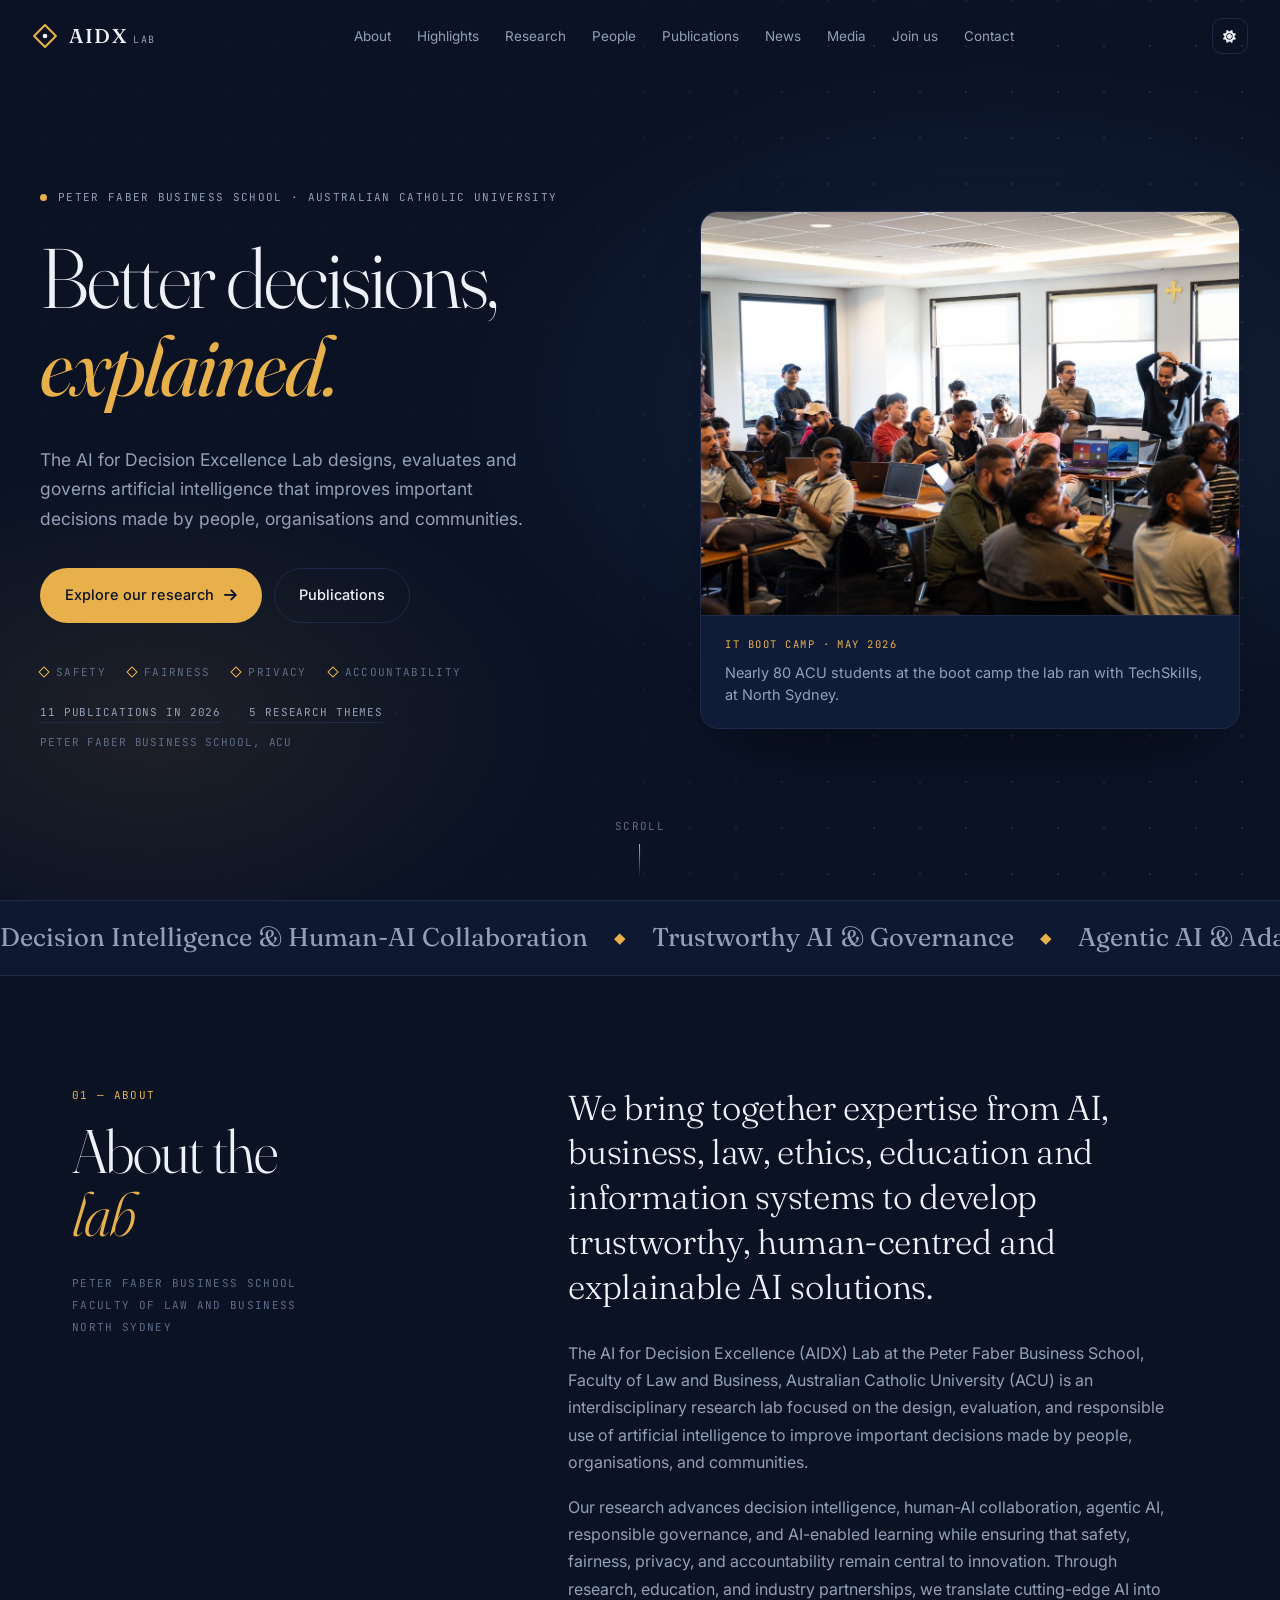
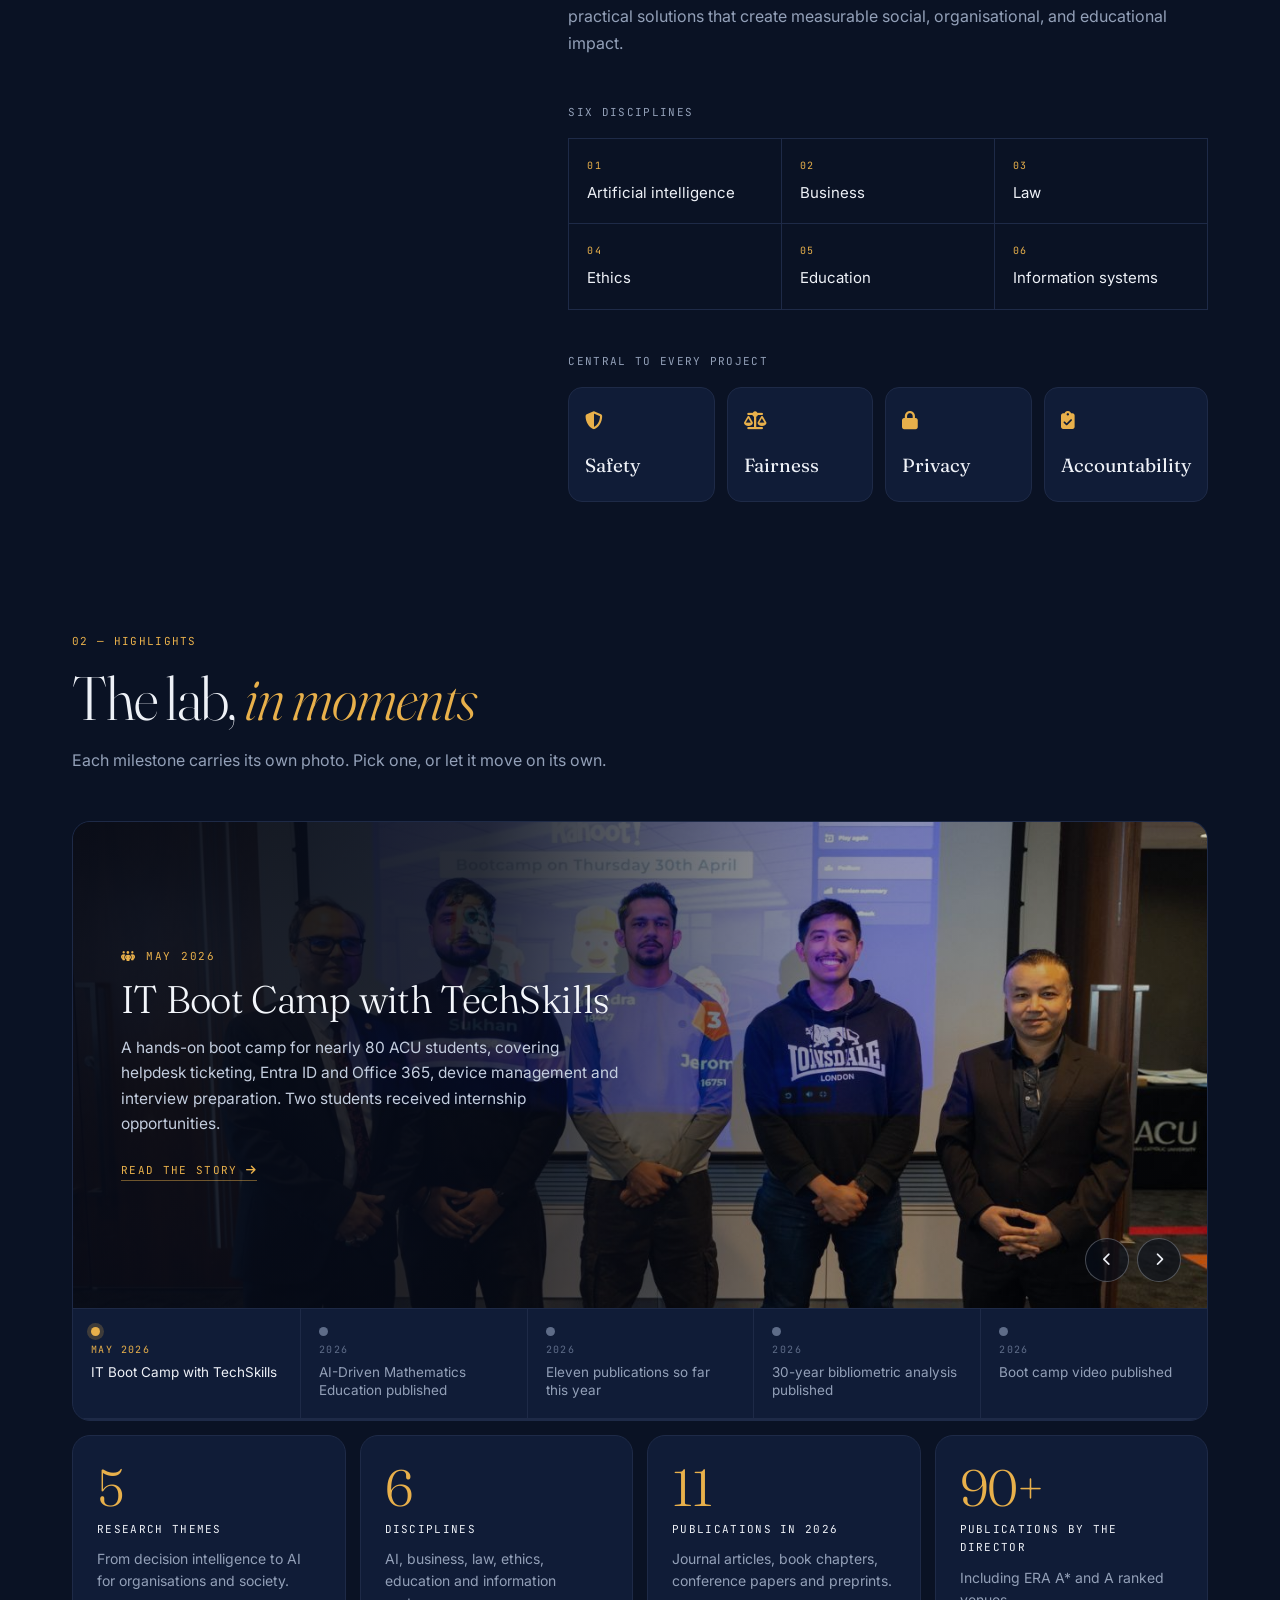
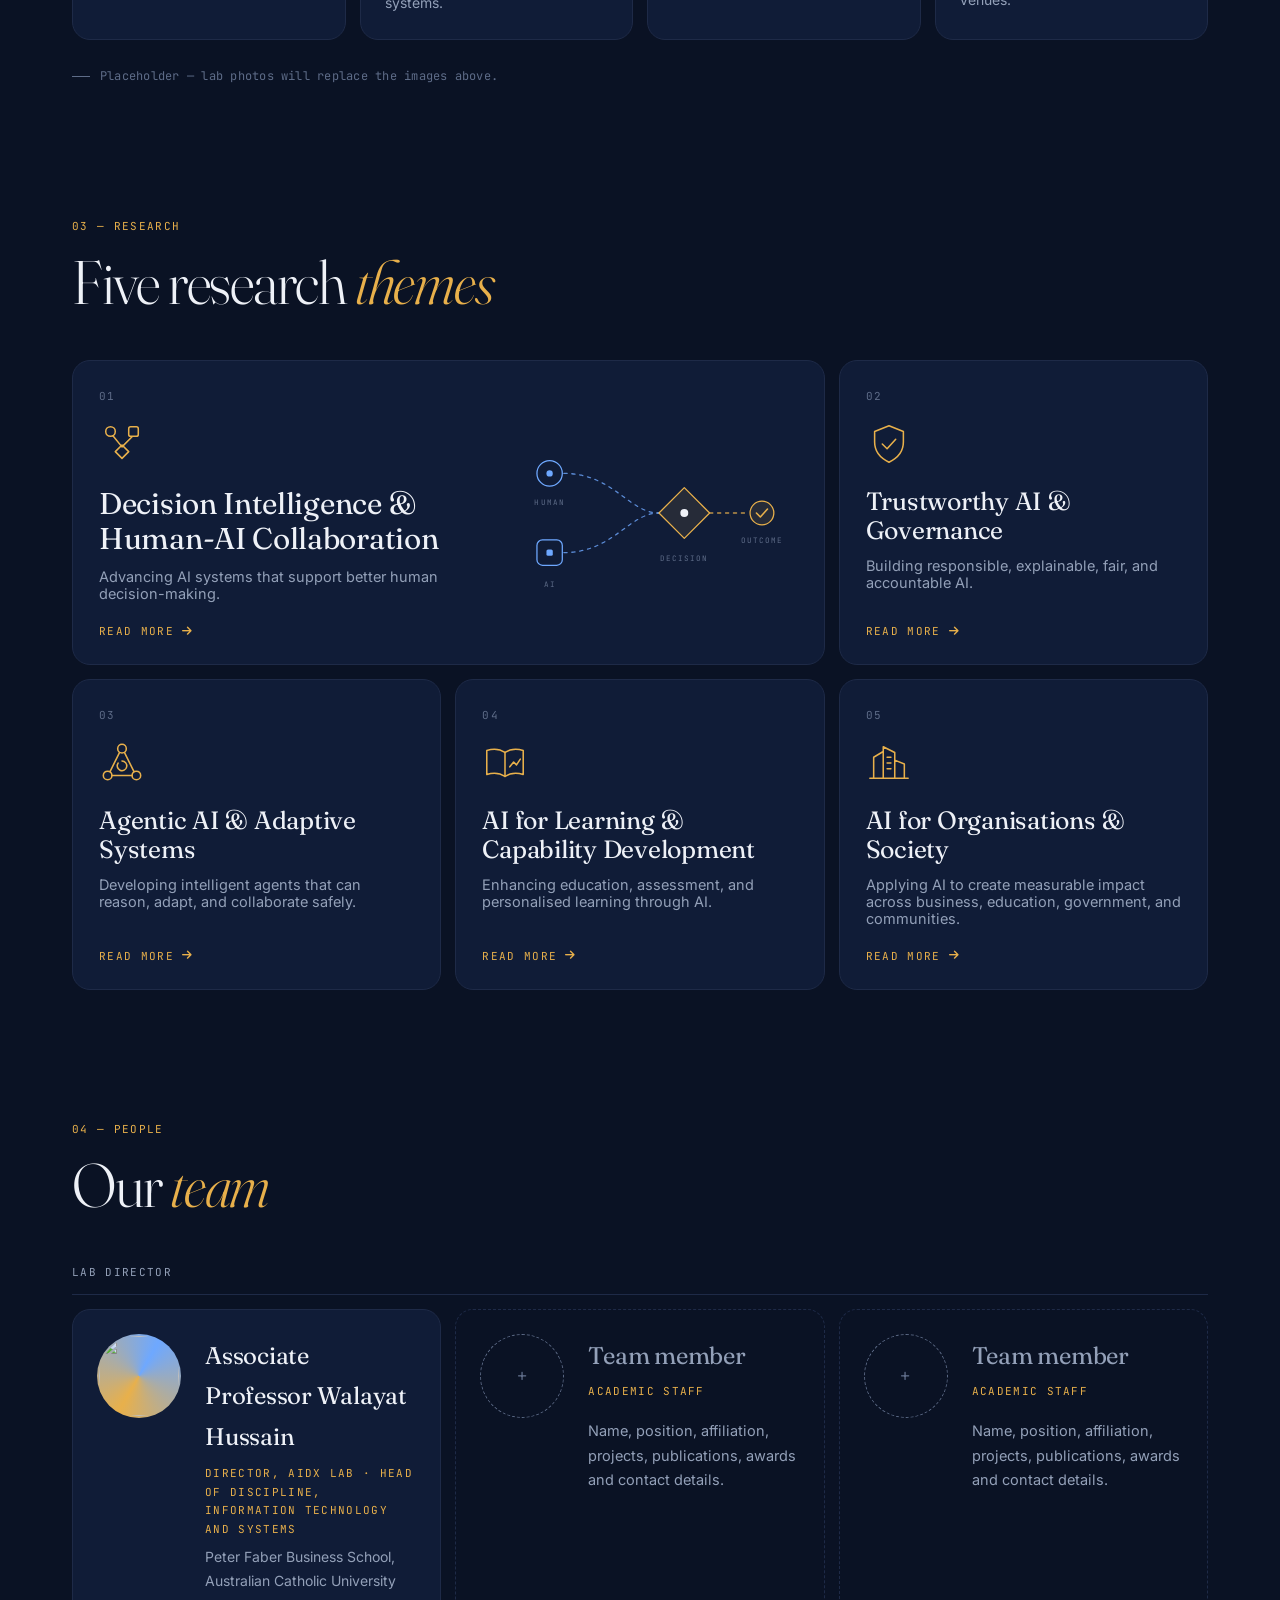
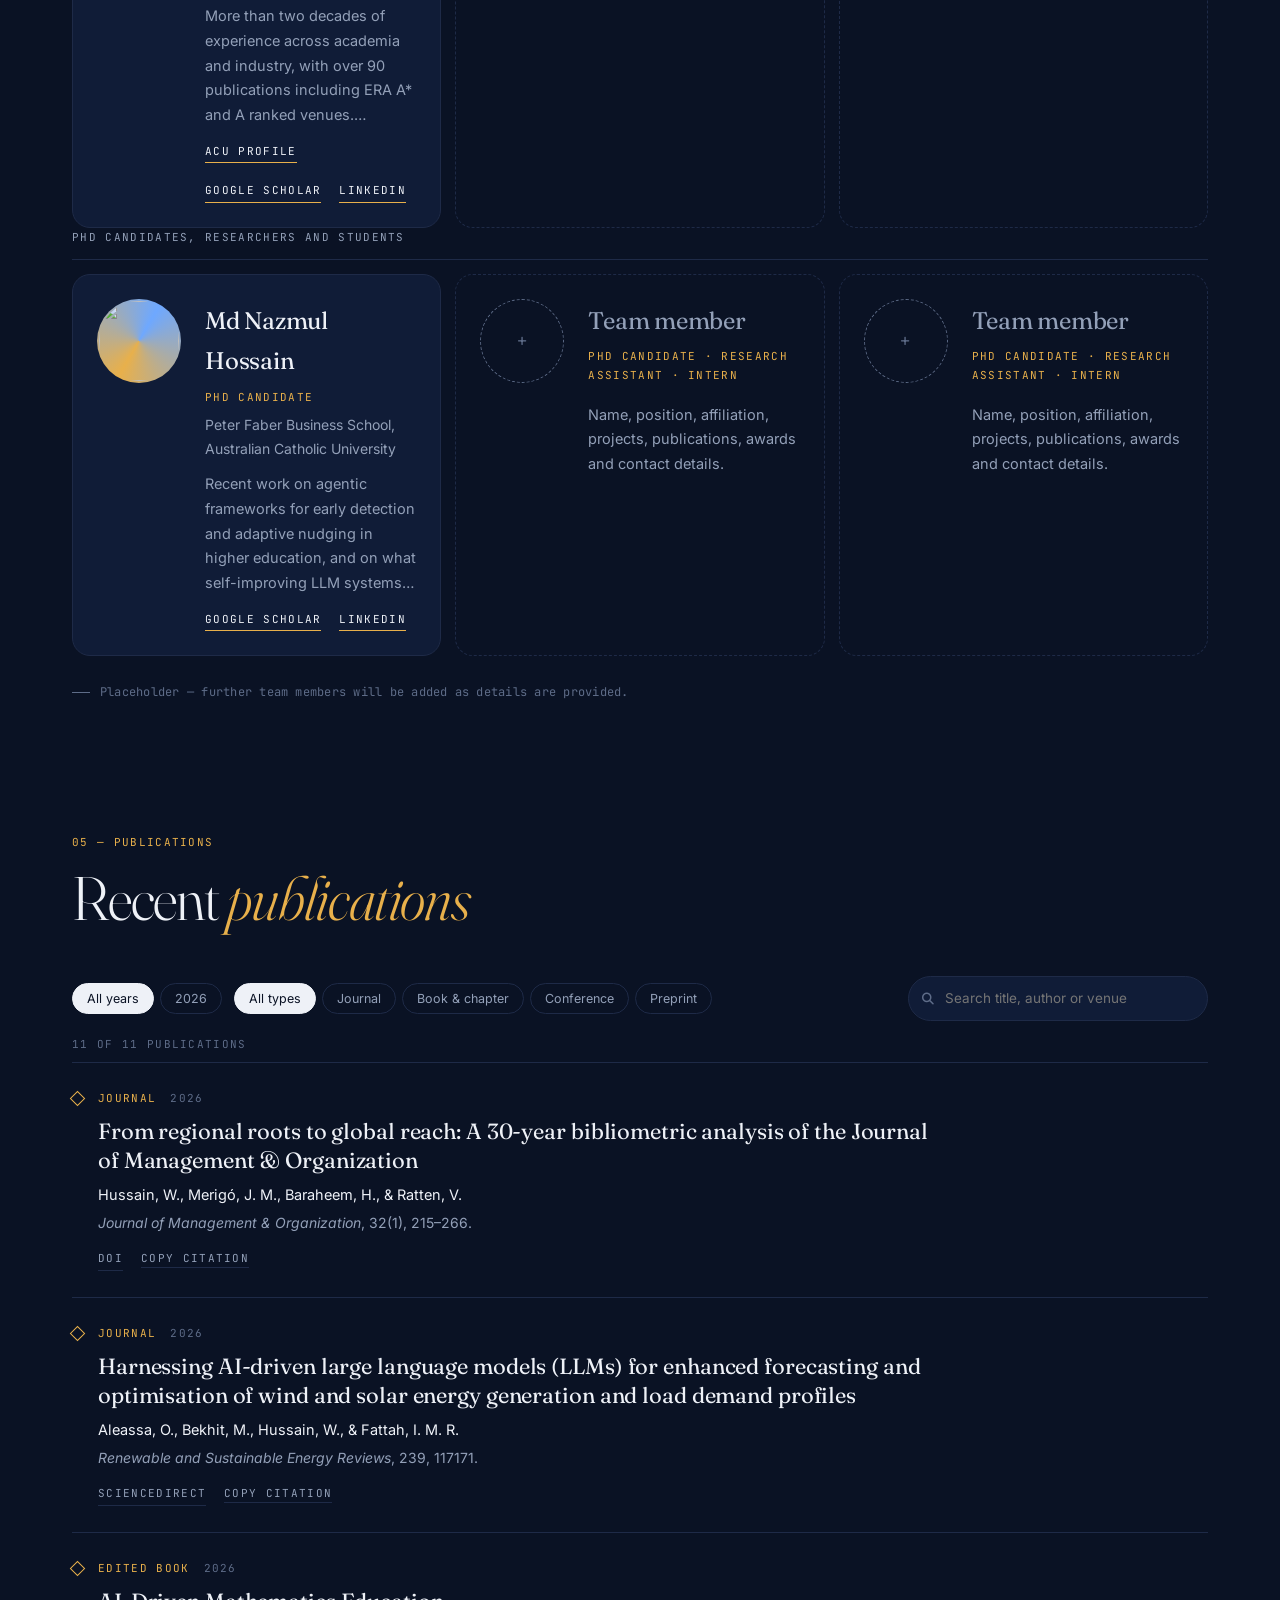
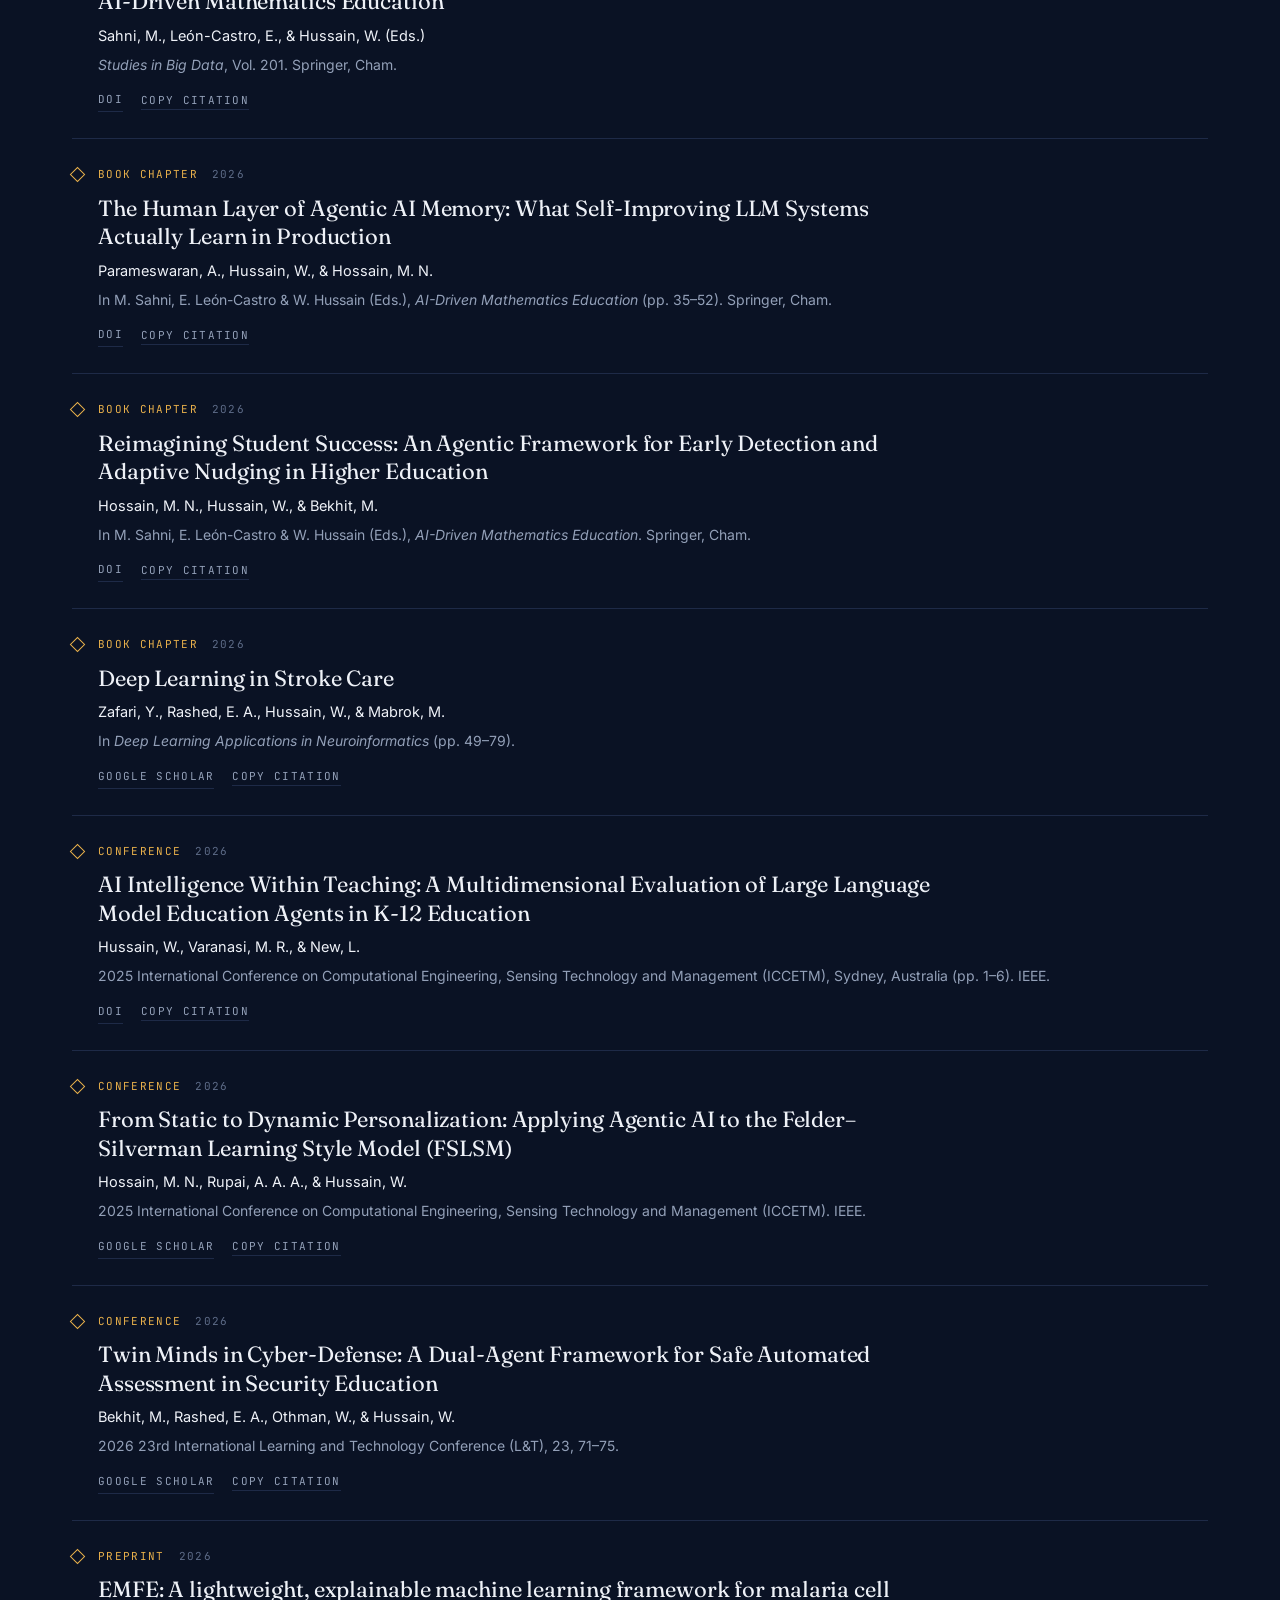
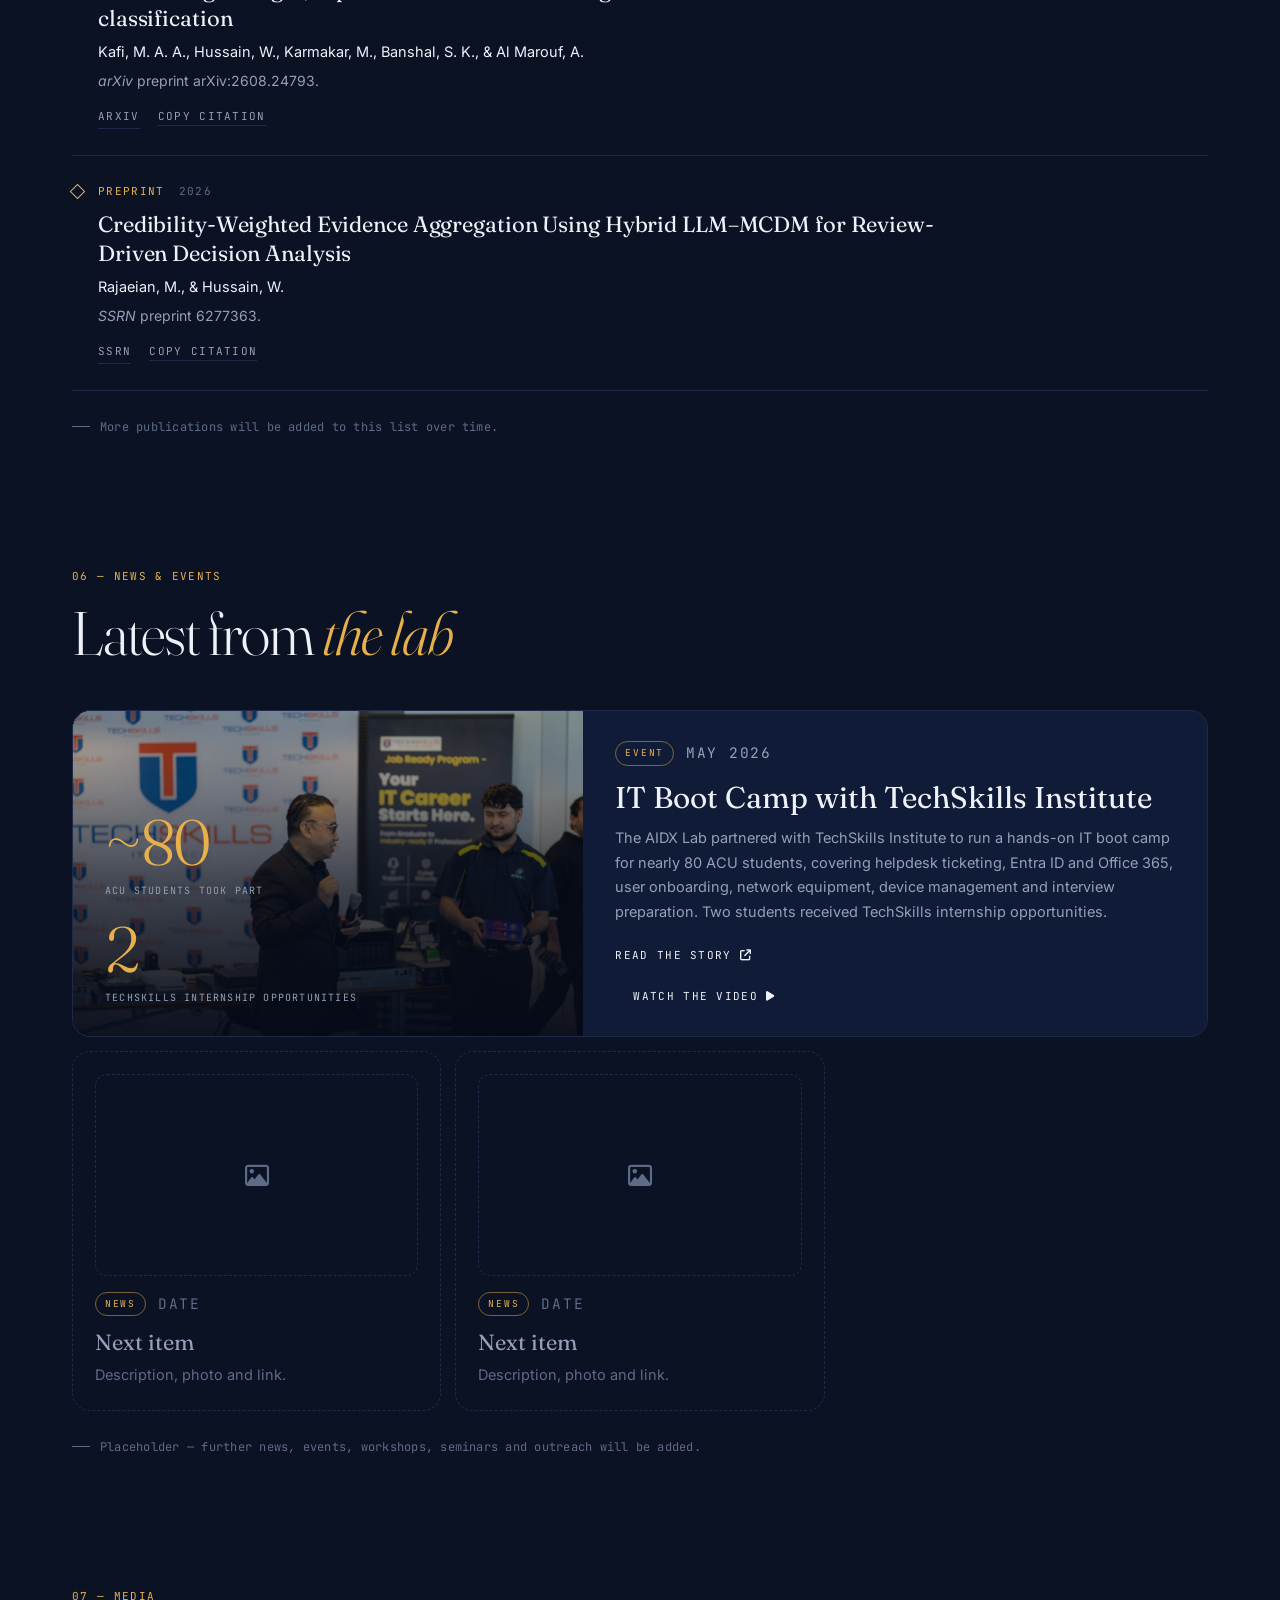
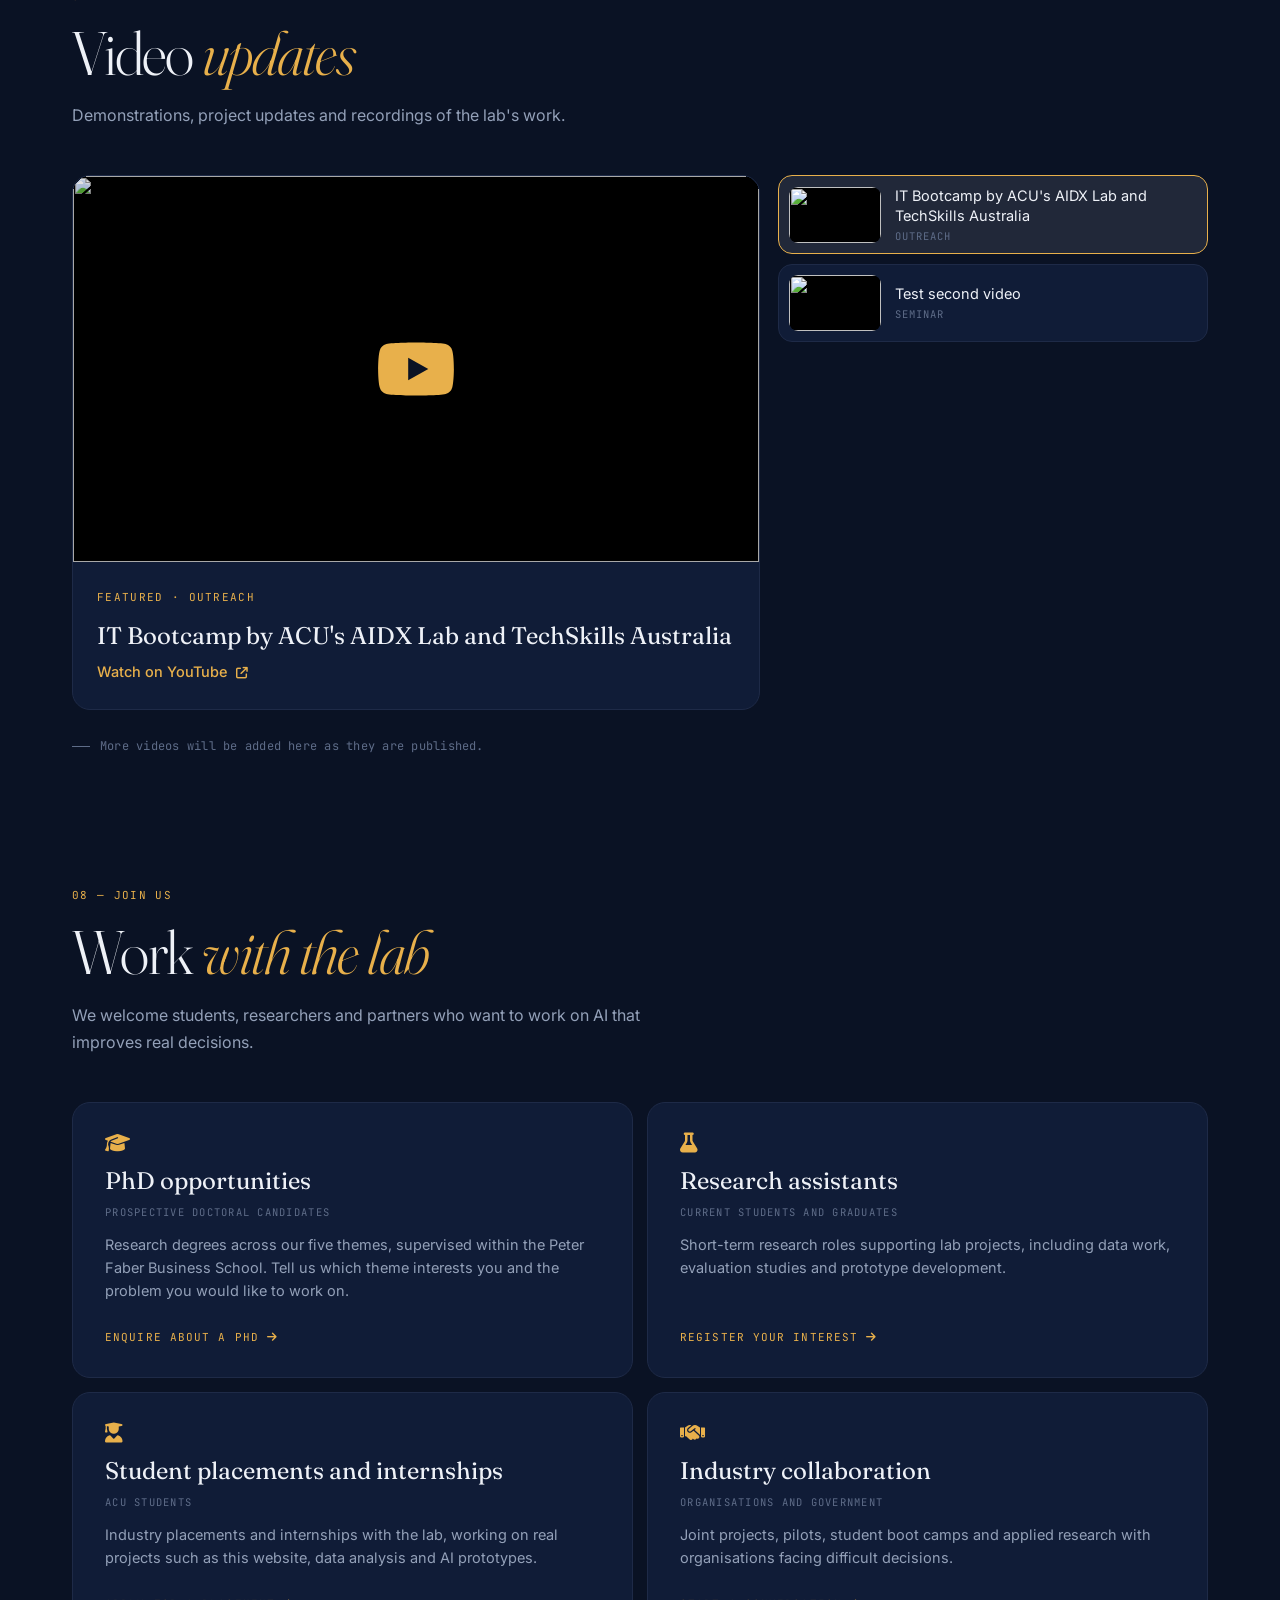
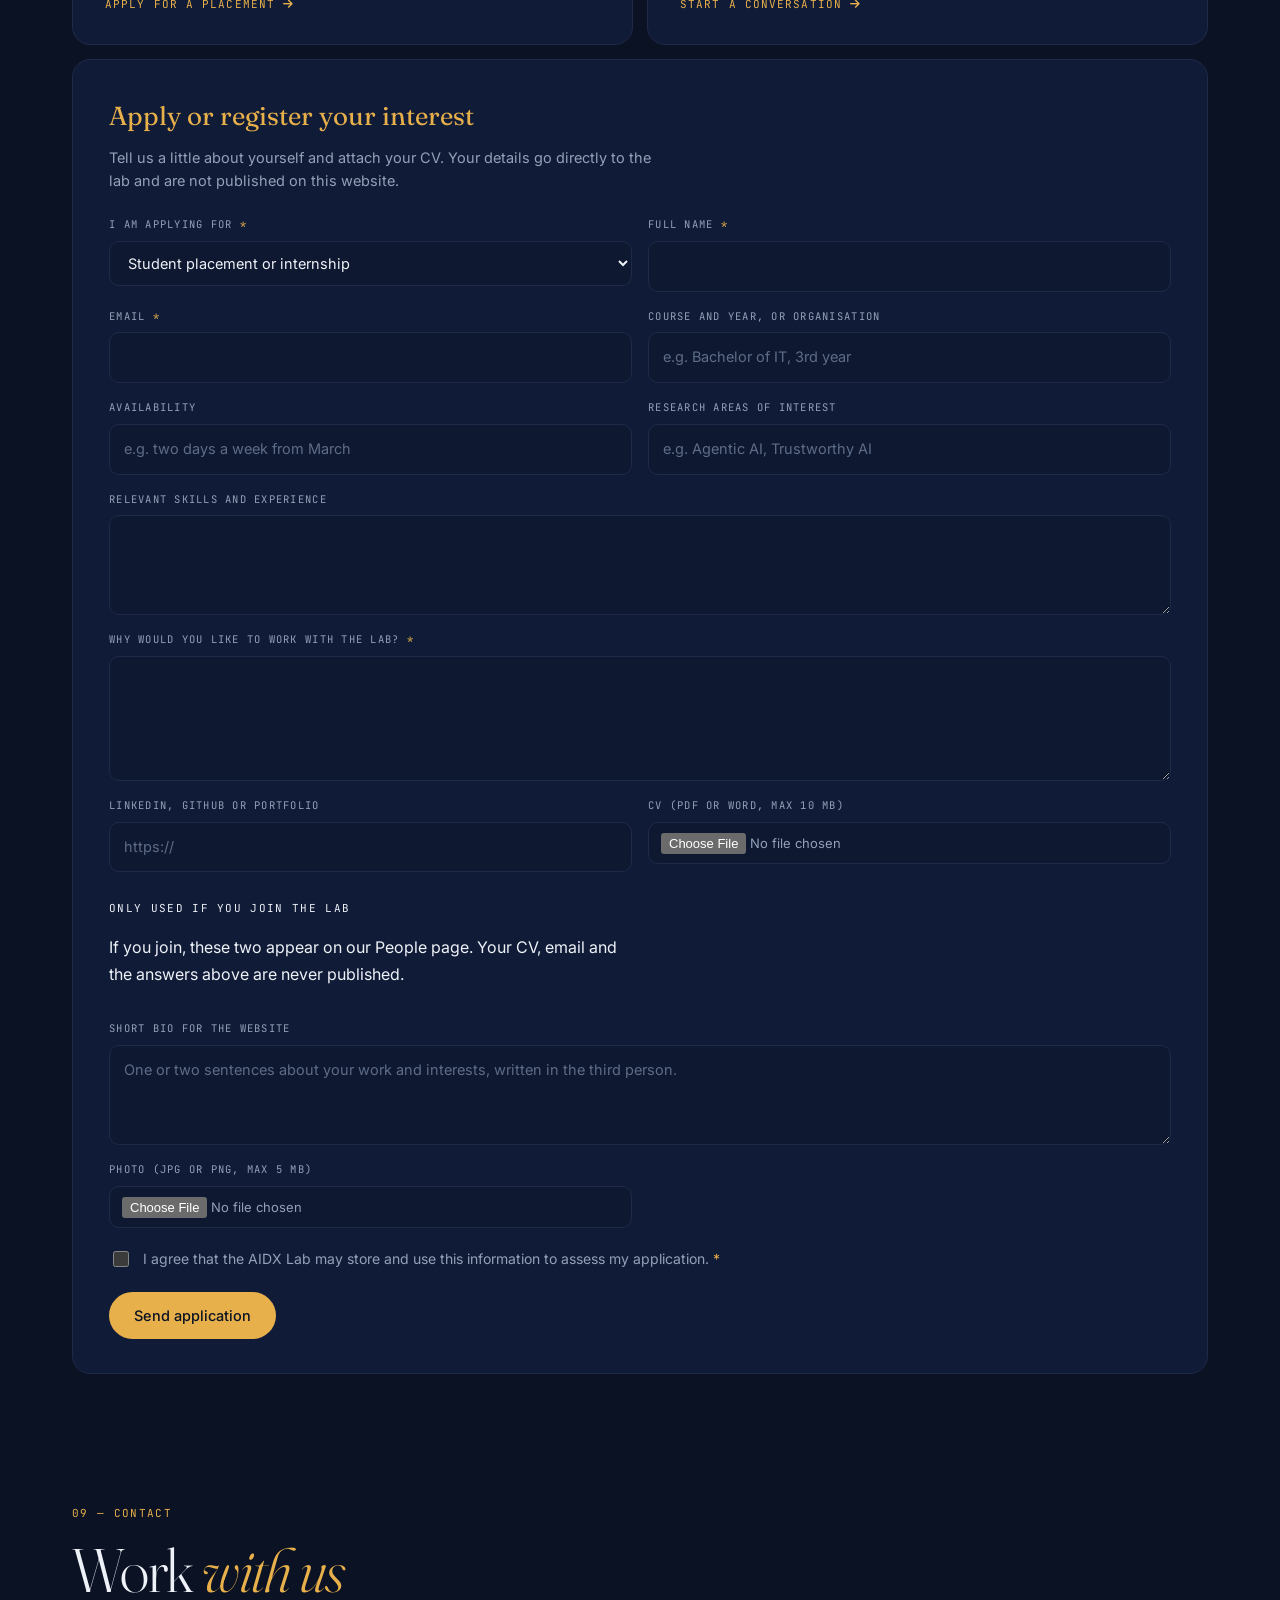
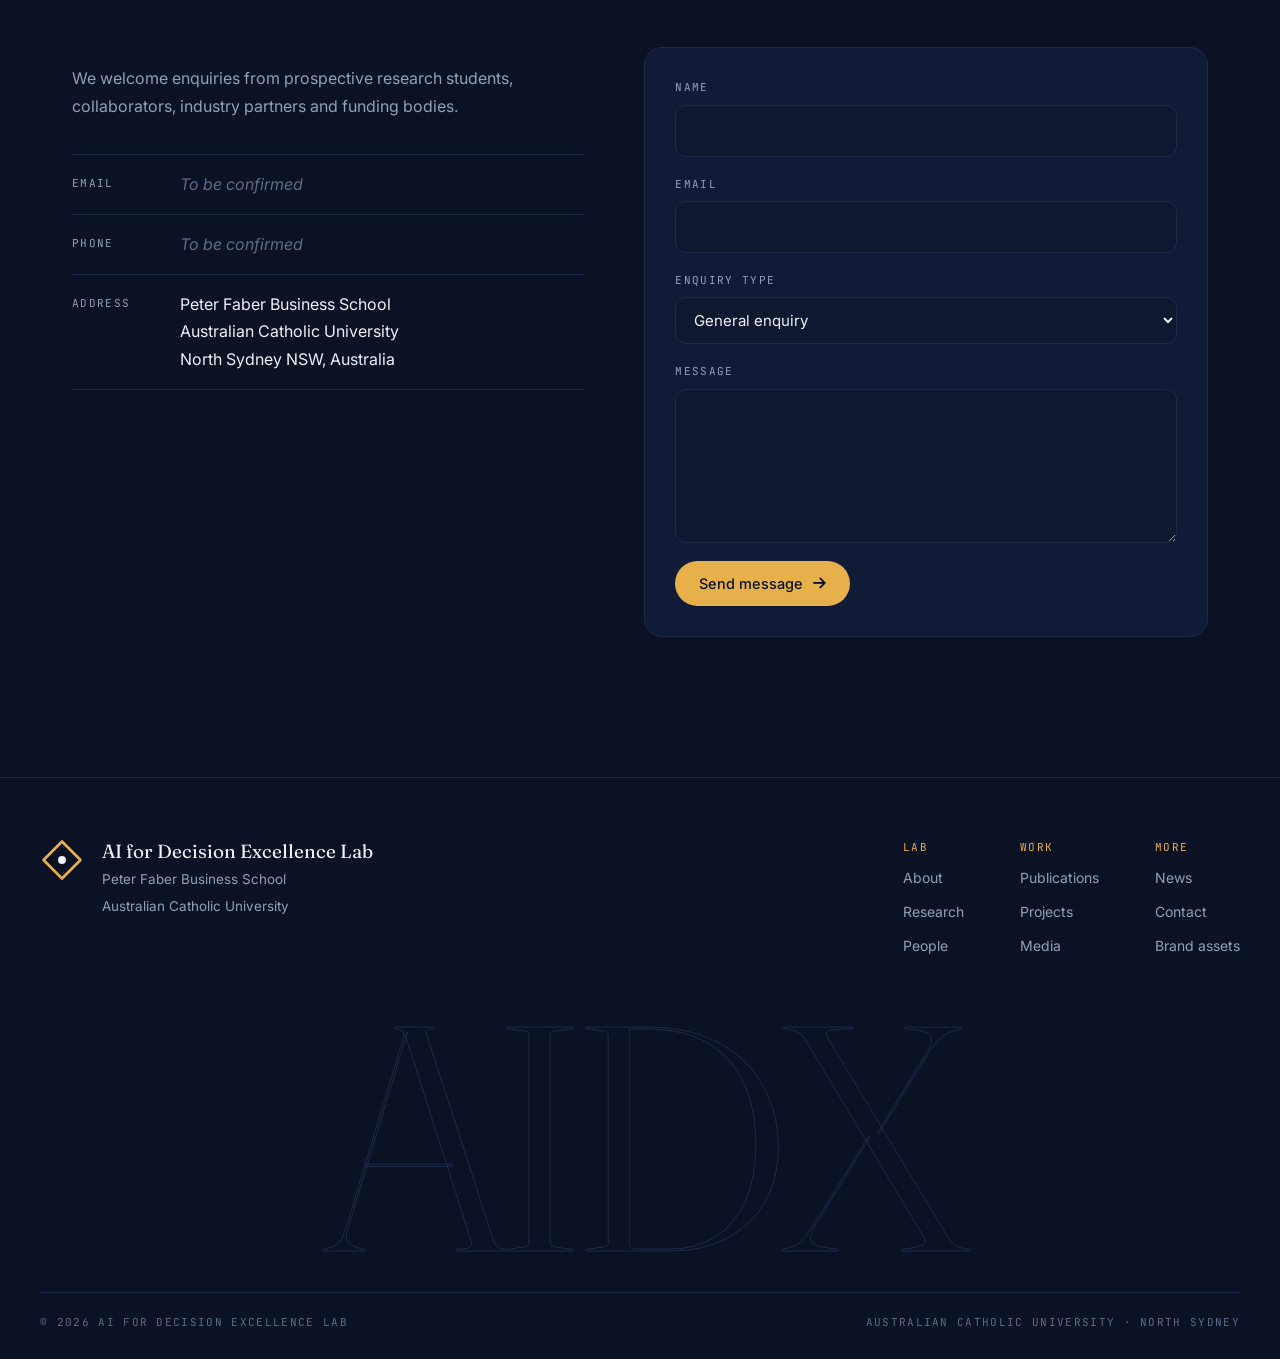
==== commit 352d553b: "Enhance application form with additional input fields Added fields for CV upload, short bio, and pho" ====
--- a/index.html
+++ b/index.html
@@ -689,6 +689,21 @@
           <span>CV (PDF or Word, max 10 MB)</span>
           <input name="cv" type="file" id="applyCv" accept=".pdf,.doc,.docx,application/pdf">
         </label>
+
+        <div class="f-sub wide">
+          <p class="mono f-sub-head">Only used if you join the lab</p>
+          <p>If you join, these two appear on our People page. Your CV, email and the answers above are never published.</p>
+        </div>
+
+        <label class="f wide">
+          <span>Short bio for the website</span>
+          <textarea name="bio" rows="3" placeholder="One or two sentences about your work and interests, written in the third person."></textarea>
+        </label>
+
+        <label class="f">
+          <span>Photo (JPG or PNG, max 5 MB)</span>
+          <input name="photo" type="file" id="applyPhoto" accept="image/jpeg,image/png">
+        </label>
       </div>
 
       <label class="f-check">
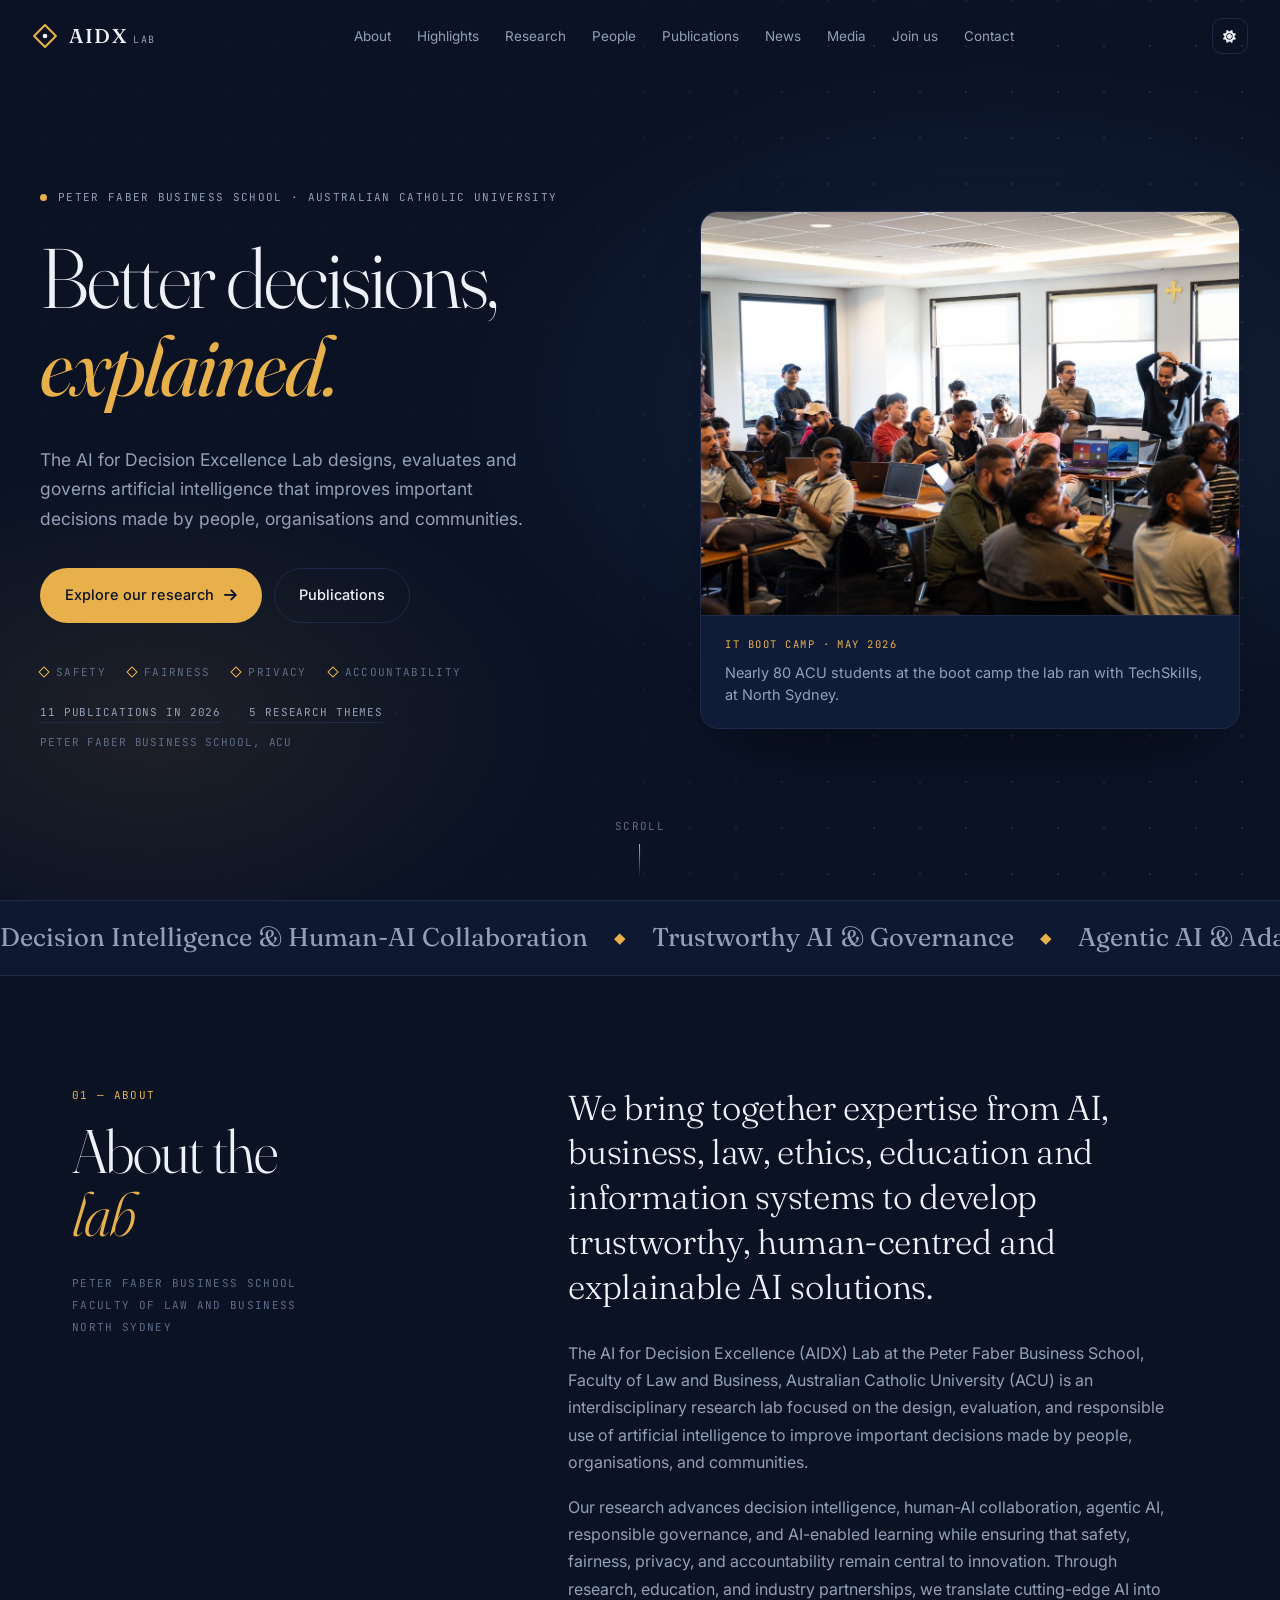
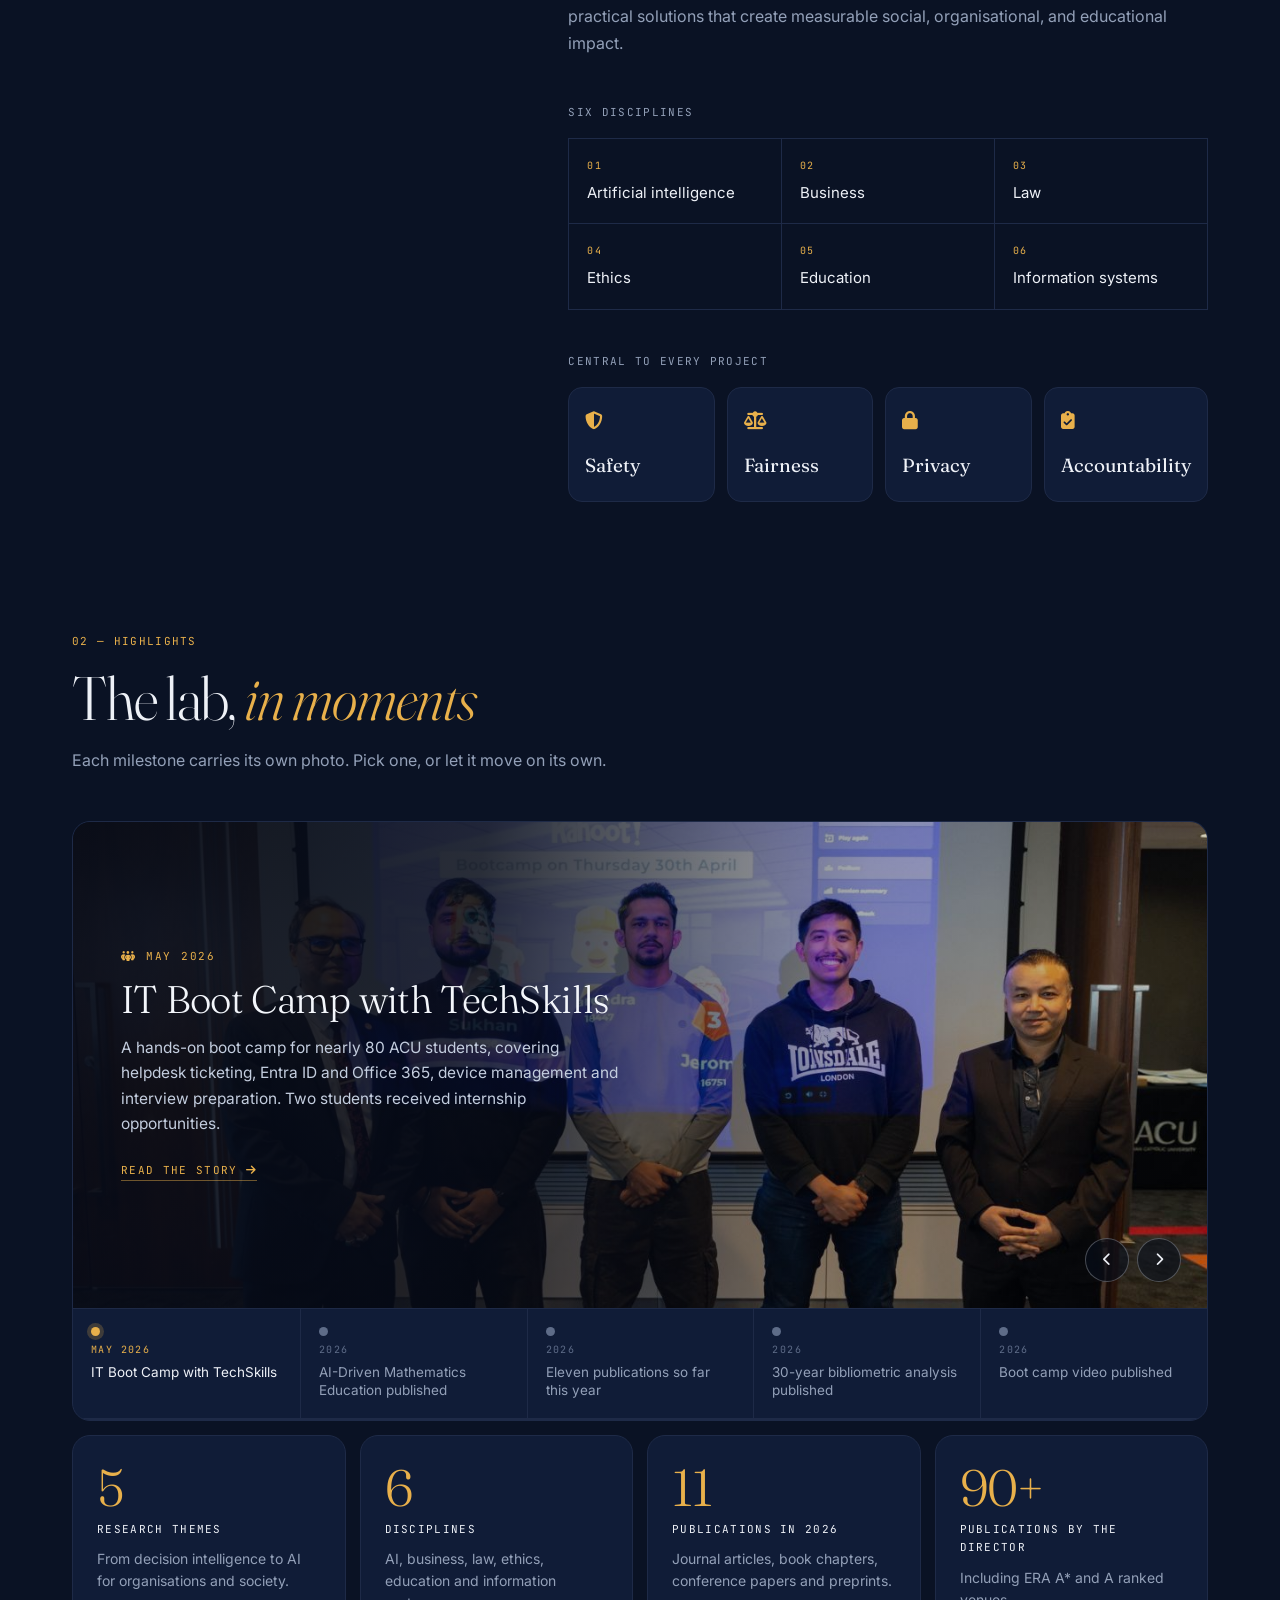
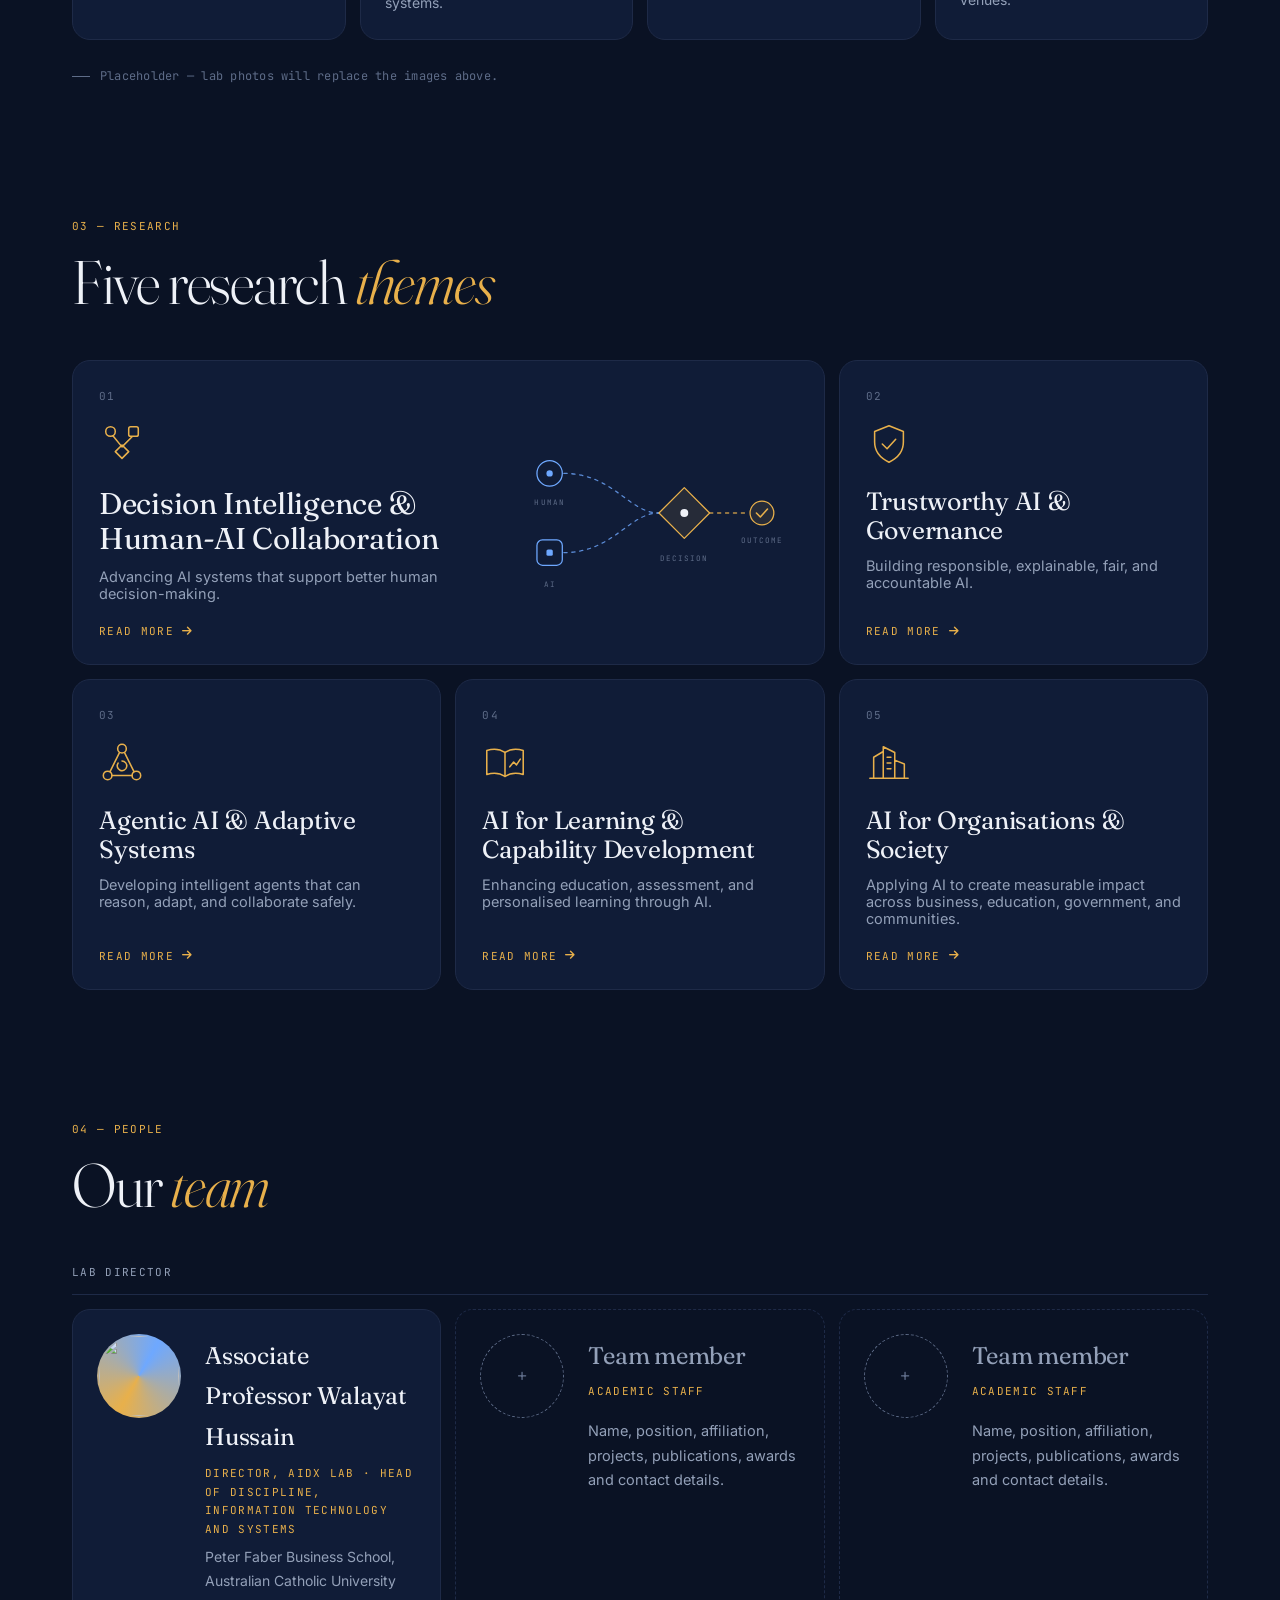
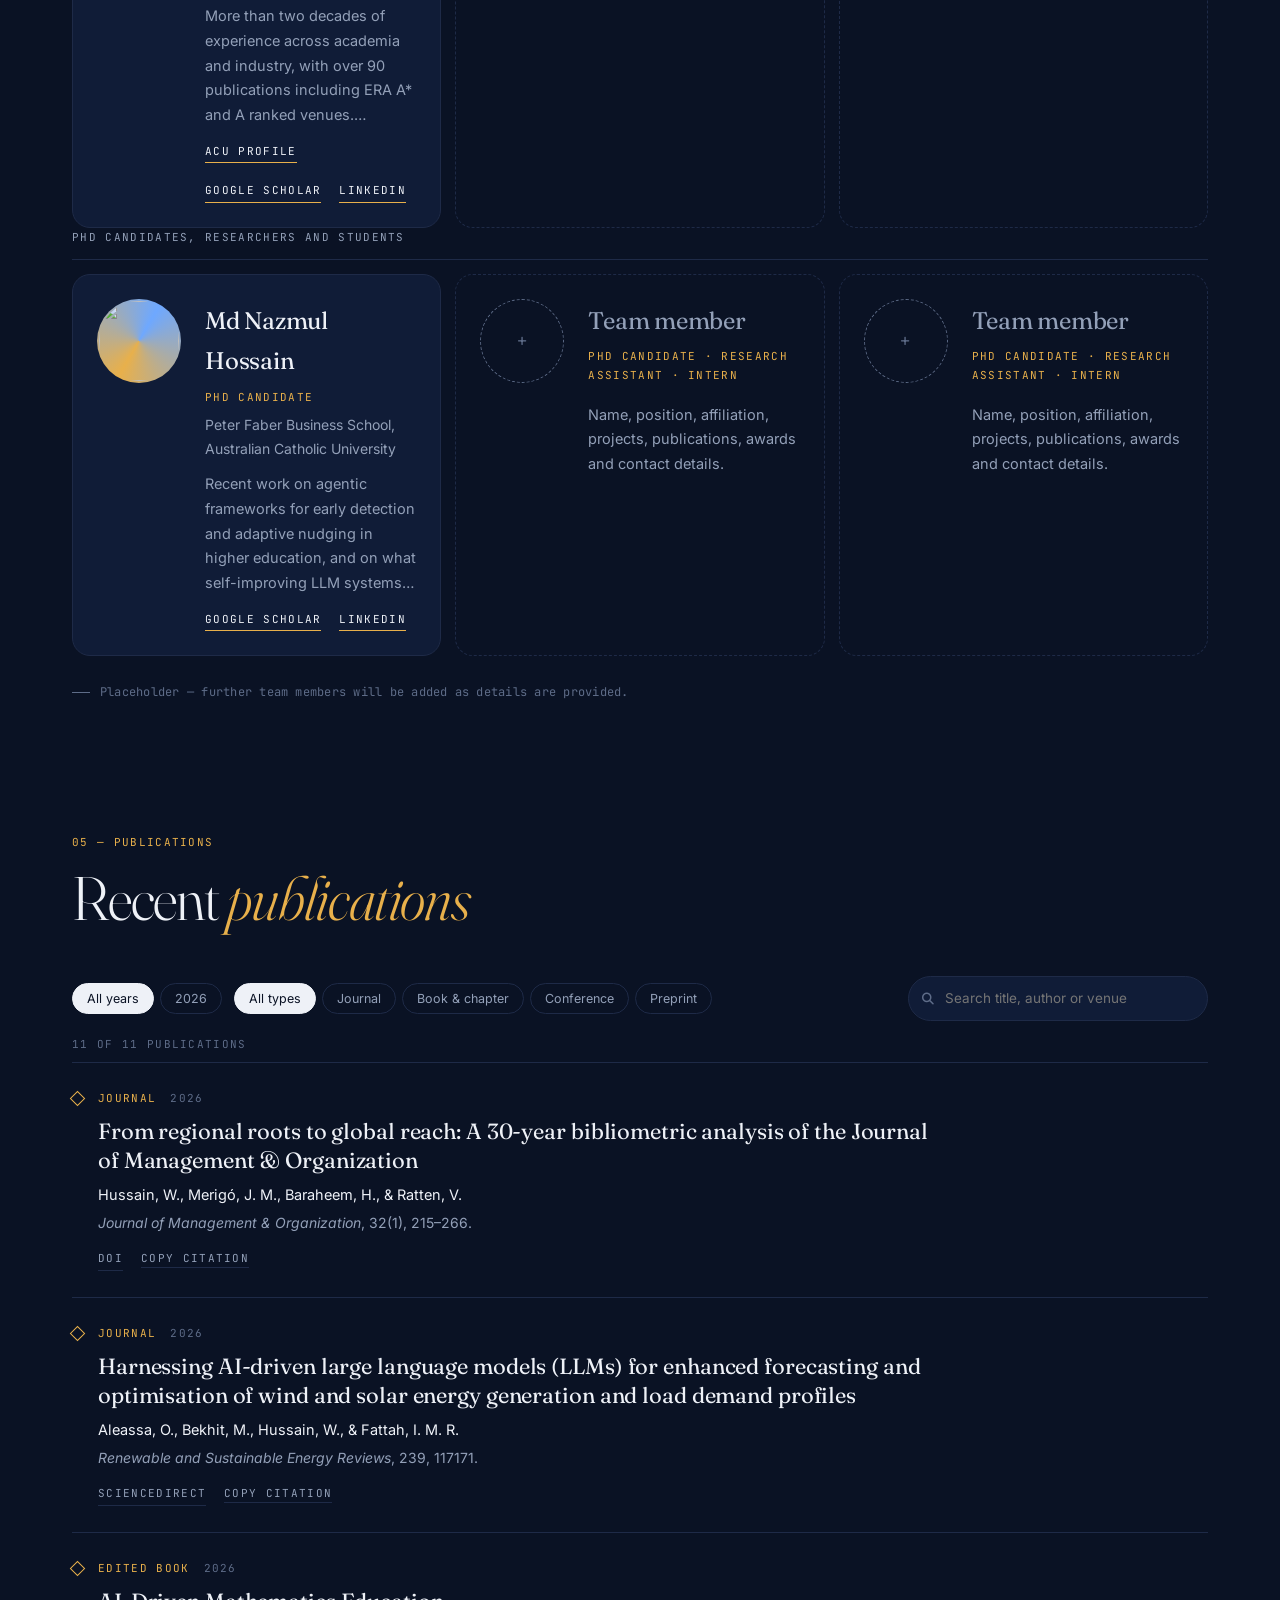
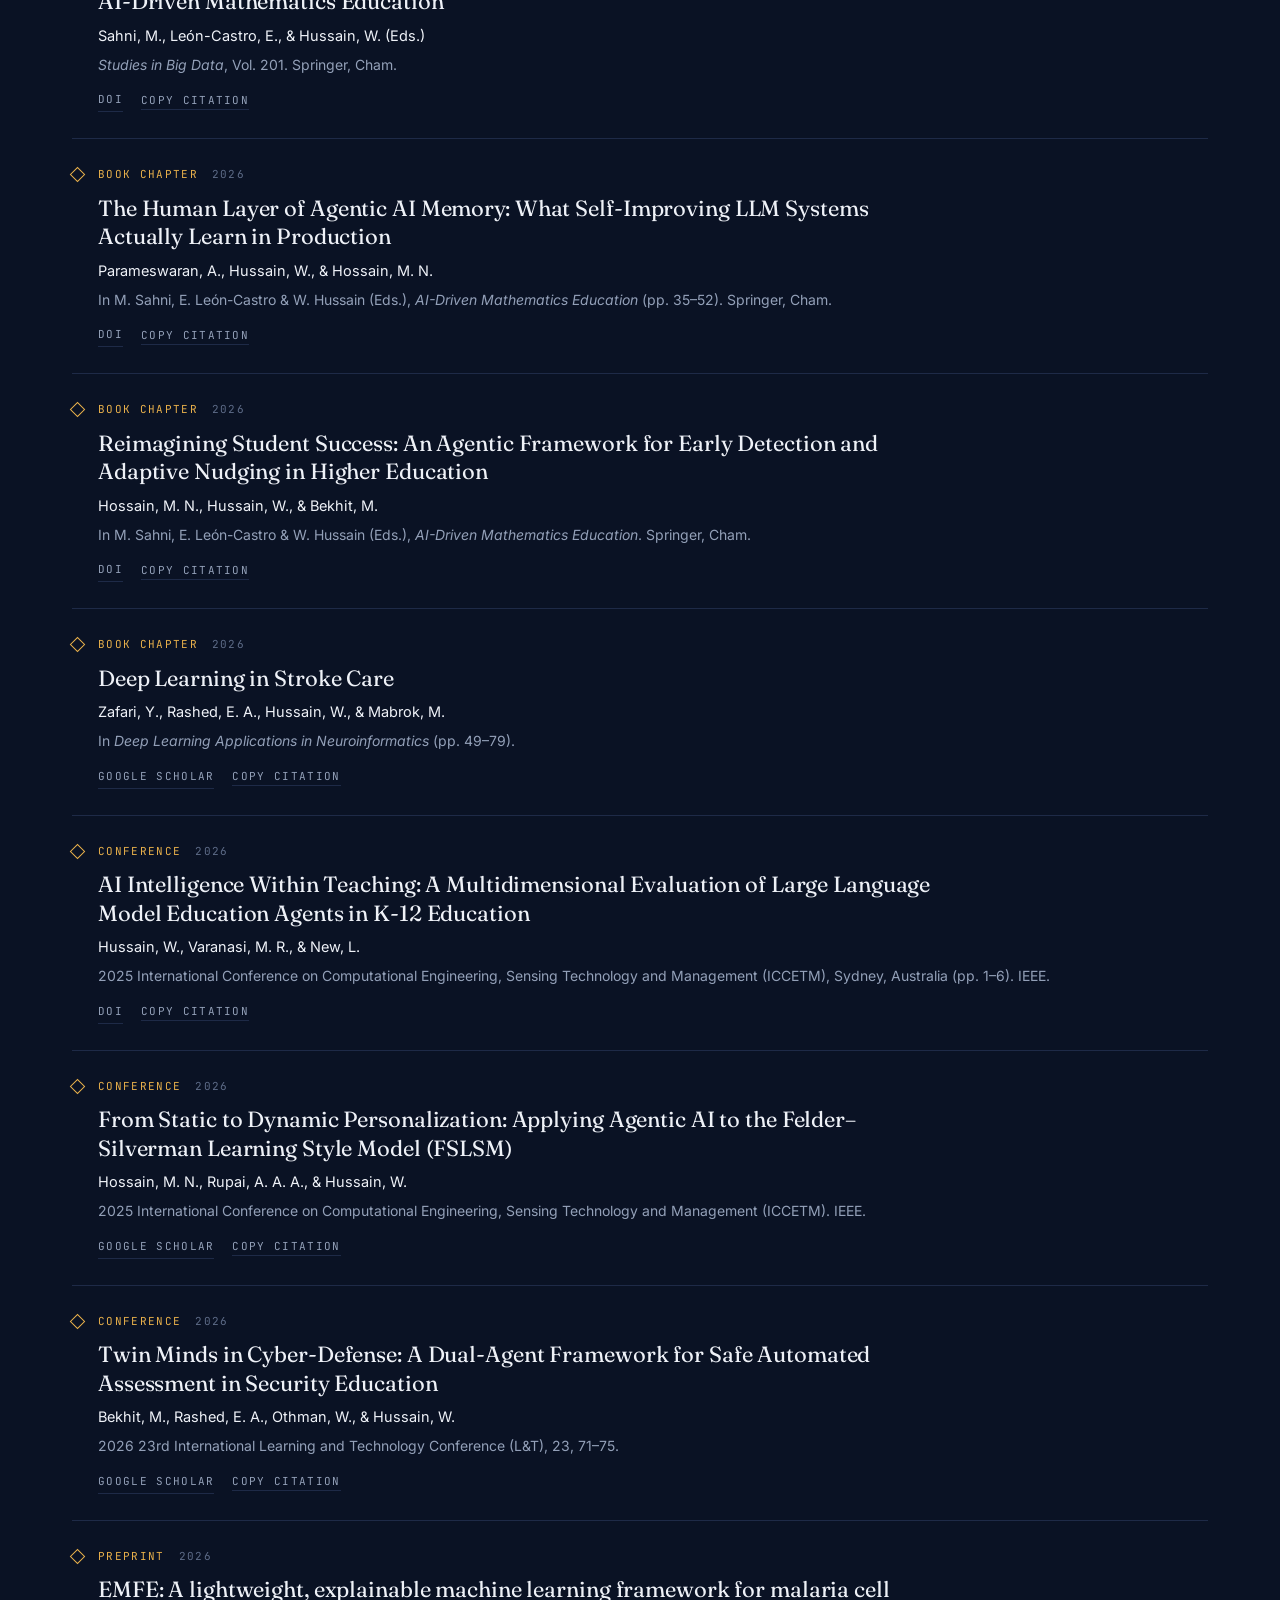
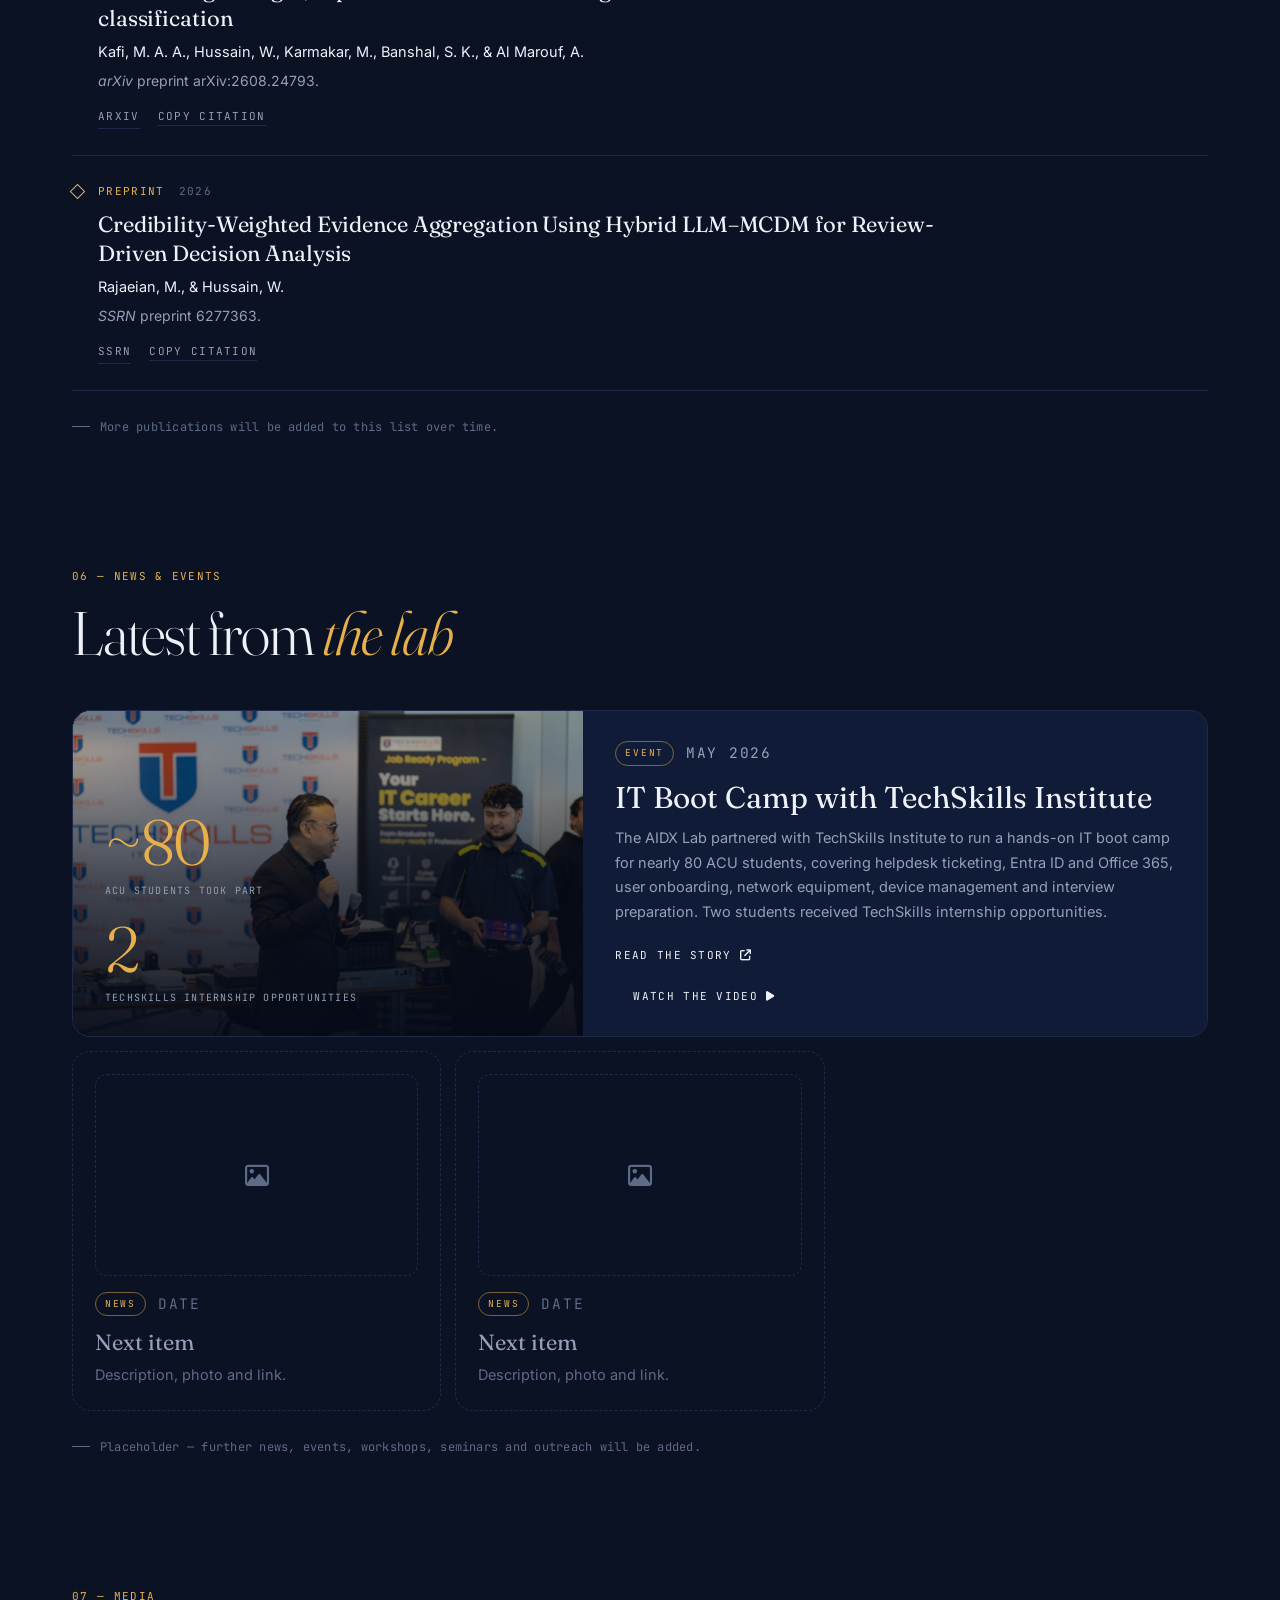
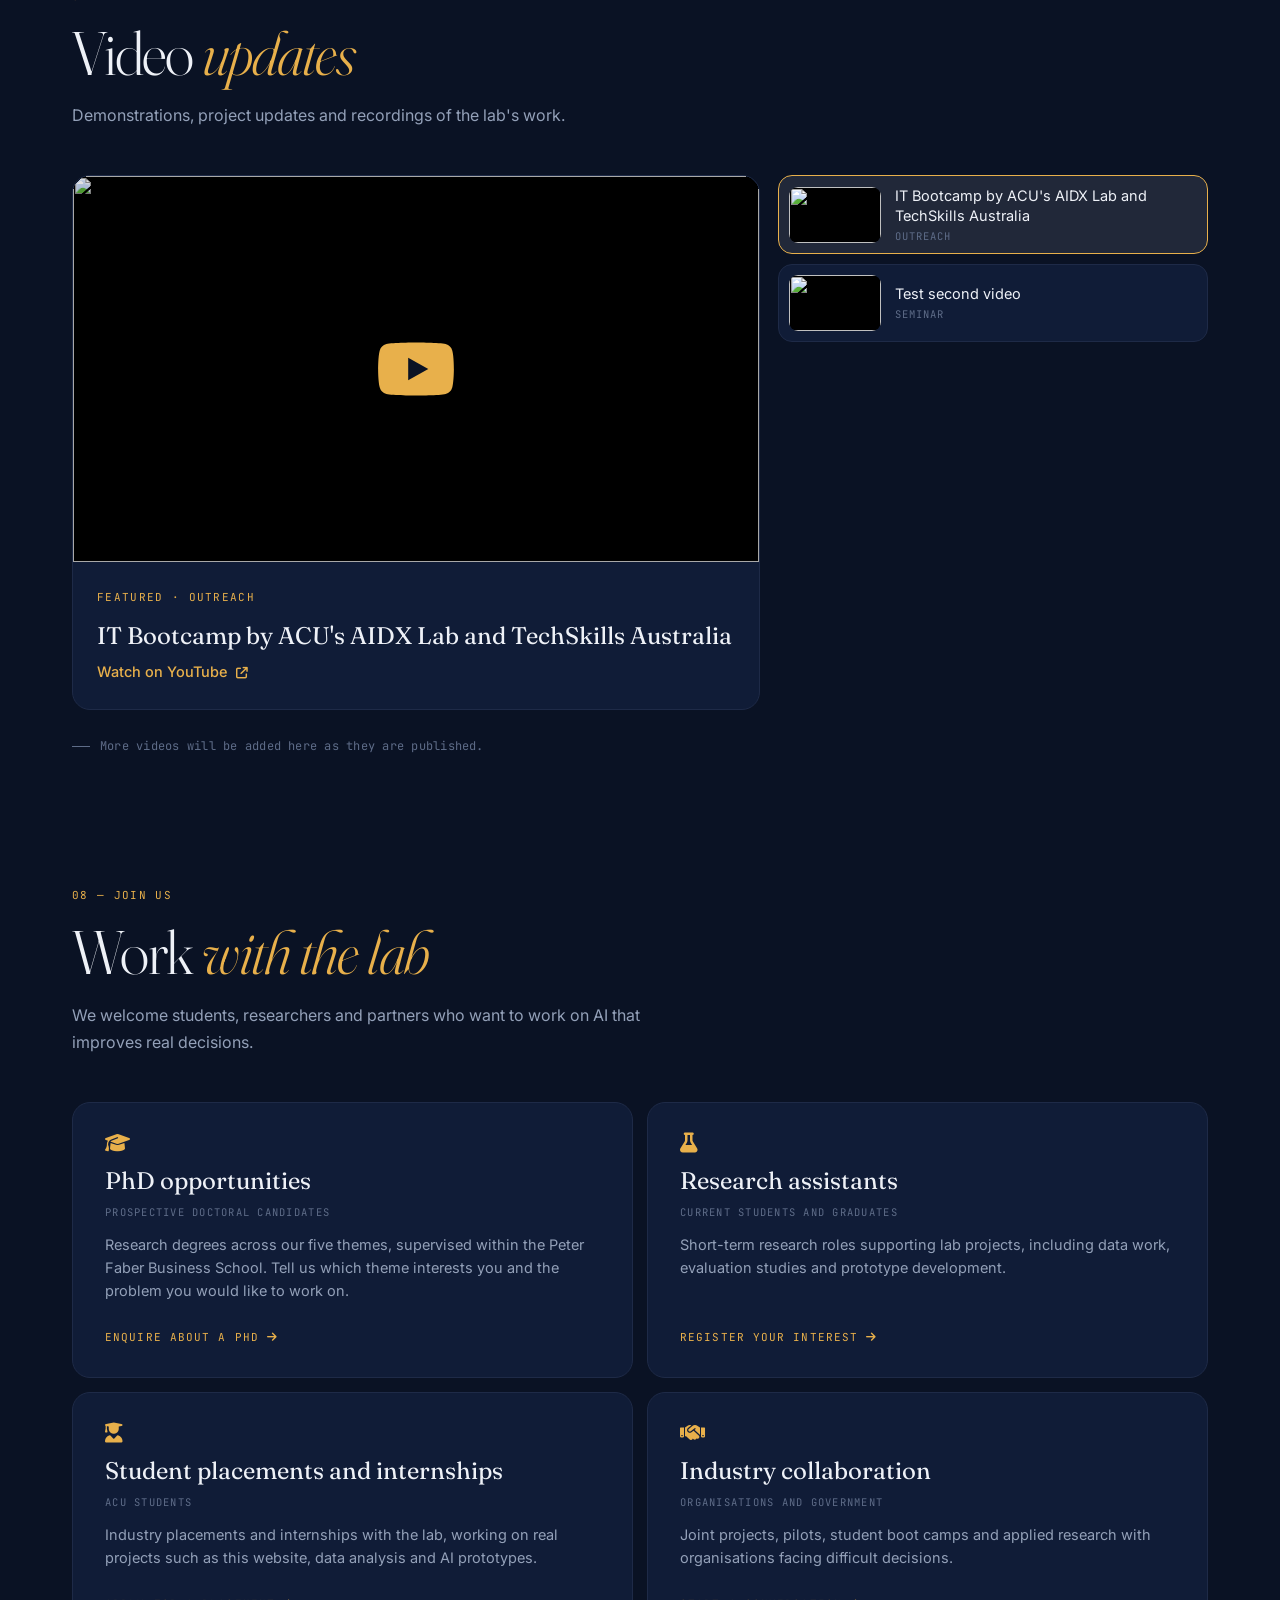
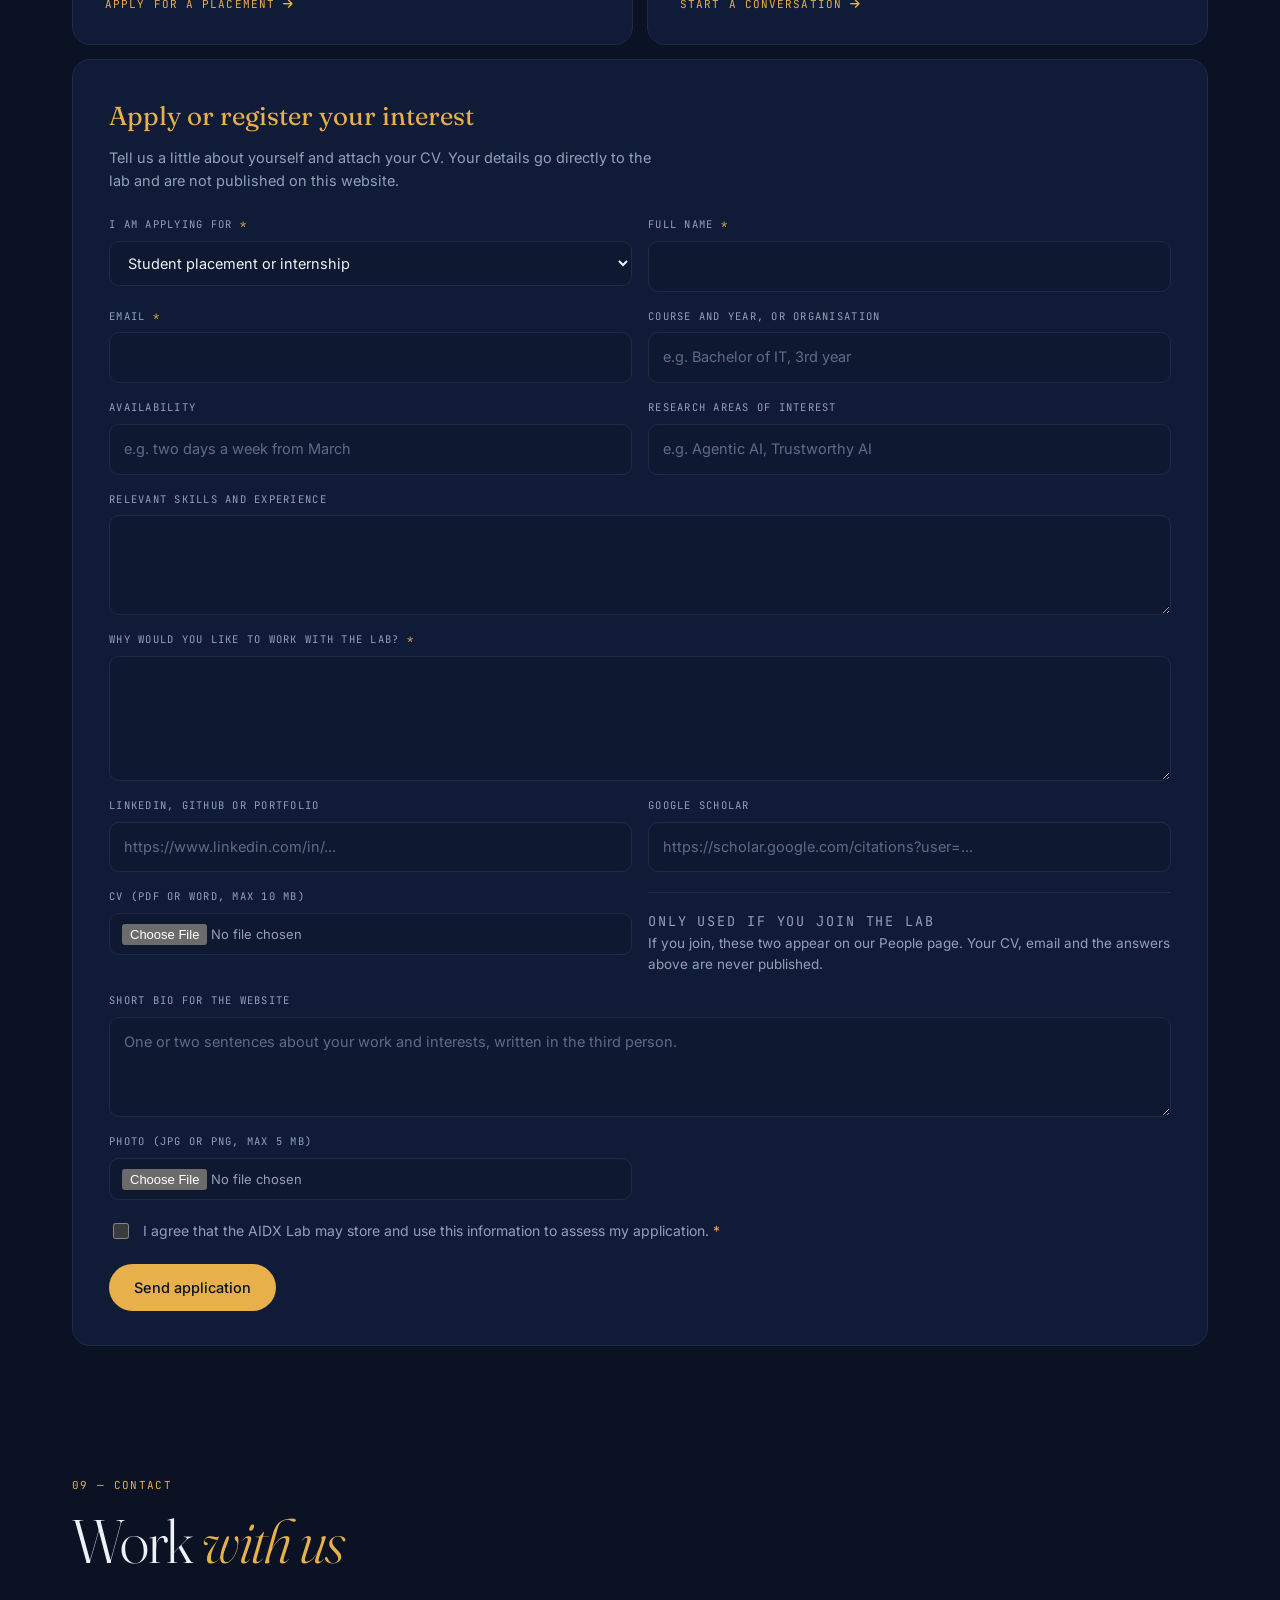
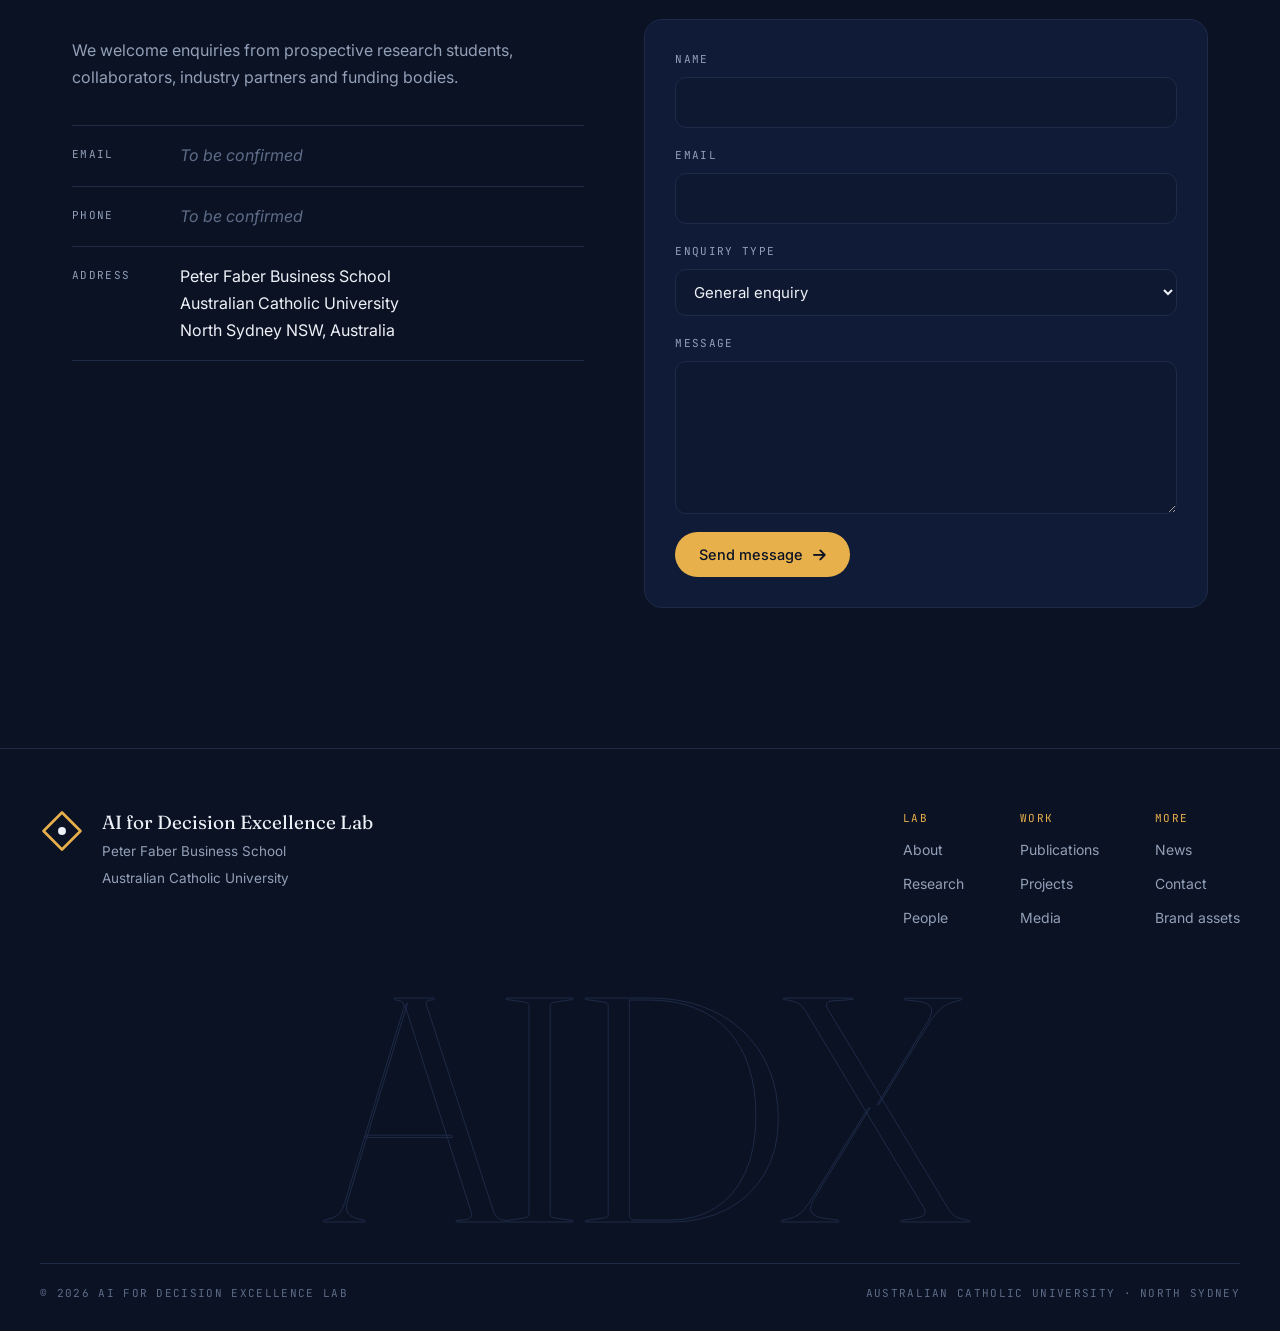
==== commit d3458c07: "Enhance input fields with specific placeholders Added placeholders for LinkedIn, GitHub, and Google " ====
--- a/index.html
+++ b/index.html
@@ -682,7 +682,12 @@
 
         <label class="f">
           <span>LinkedIn, GitHub or portfolio</span>
-          <input name="links" type="url" placeholder="https://">
+          <input name="links" type="url" placeholder="https://www.linkedin.com/in/...">
+        </label>
+
+        <label class="f">
+          <span>Google Scholar</span>
+          <input name="scholar" type="url" placeholder="https://scholar.google.com/citations?user=...">
         </label>
 
         <label class="f">
--- a/style.css
+++ b/style.css
@@ -686,4 +686,7 @@
 .f-note.ok{color:var(--teal)}
 .f-note.bad{color:#FF8A8A}
 .apply form.sent .f-grid,.apply form.sent .f-check,.apply form.sent .f-actions button{display:none}
-@media(max-width:760px){.f-grid{grid-template-columns:1fr}.apply{padding:24px 20px}}+.f-sub{border-top:1px solid var(--rule);padding-top:18px;margin-top:4px}
+.f-sub-head{margin:0 0 6px;font-size:11px;letter-spacing:.14em;text-transform:uppercase;color:var(--gold)}
+.f-sub p{margin:0;color:var(--dim);font-size:13.5px;line-height:1.6;max-width:62ch}
+@media(max-width:760px){.f-grid{grid-template-columns:1fr}.apply{padding:24px 20px}}
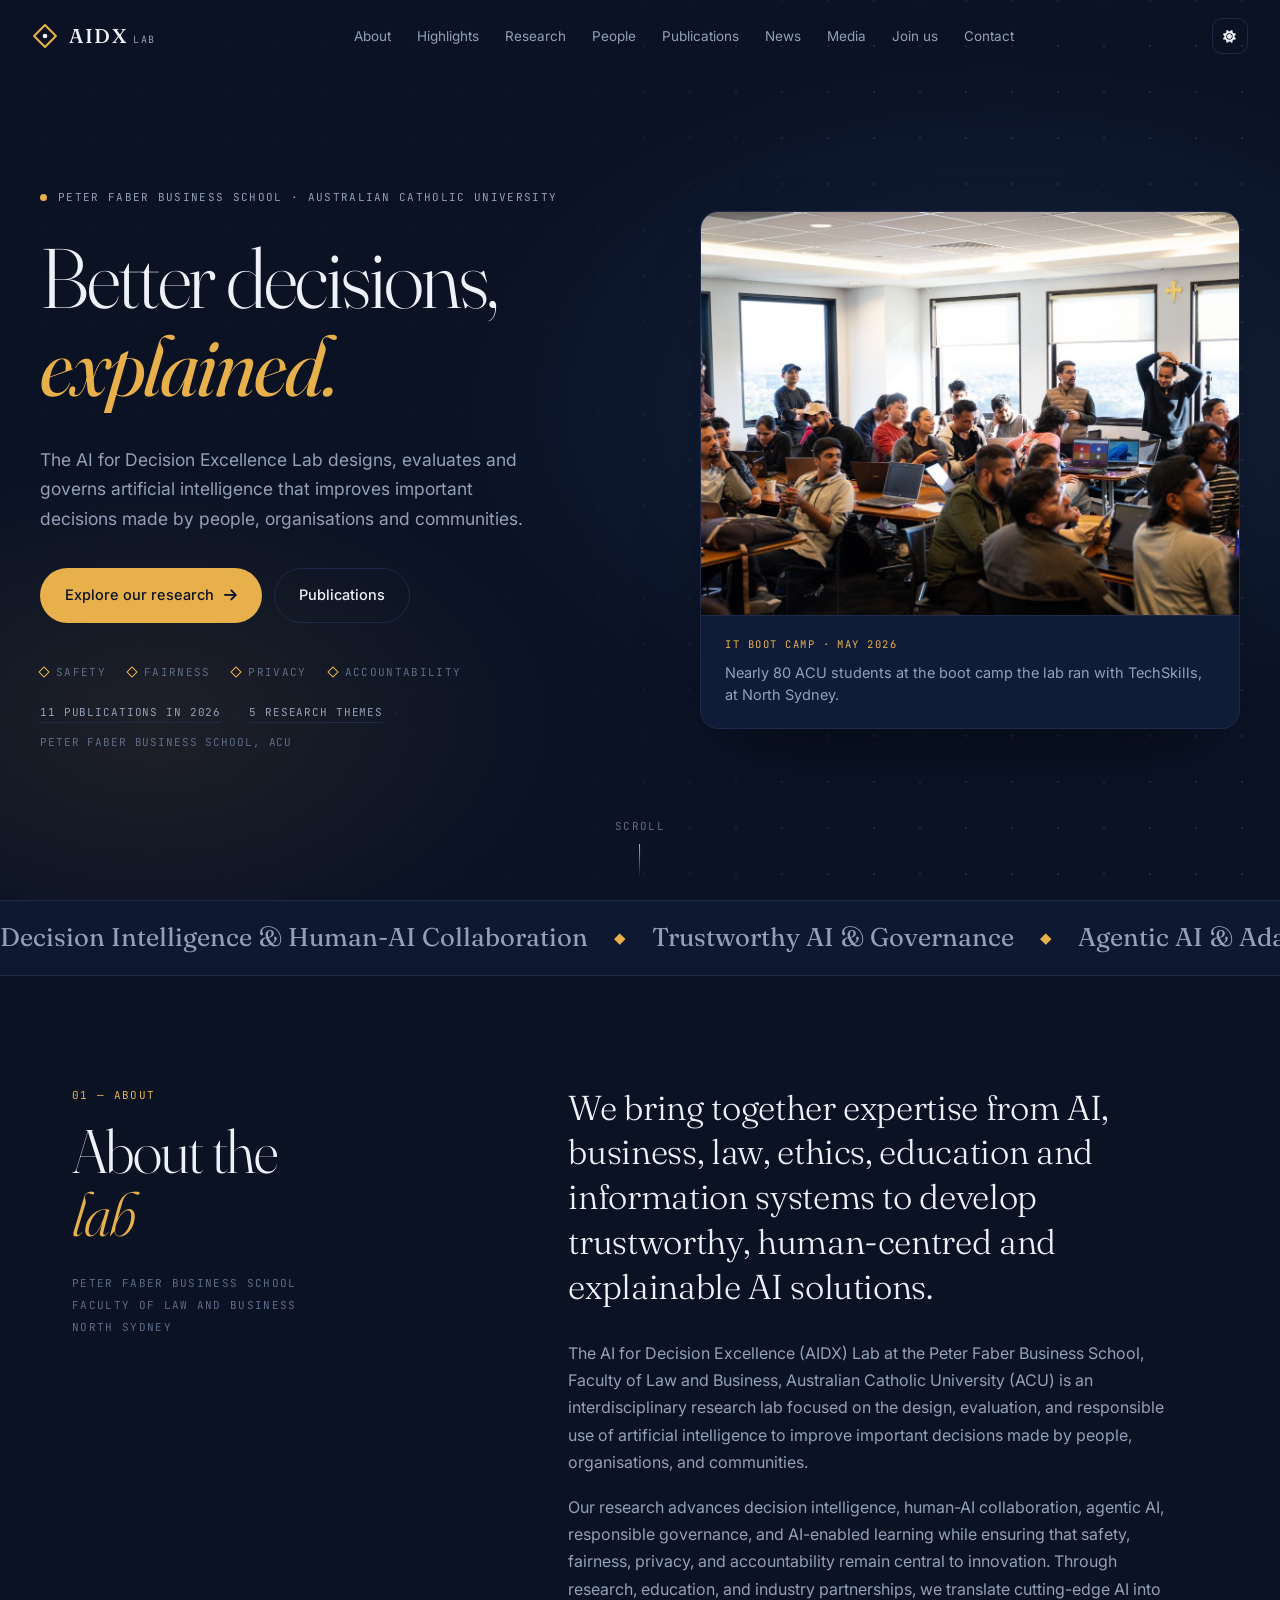
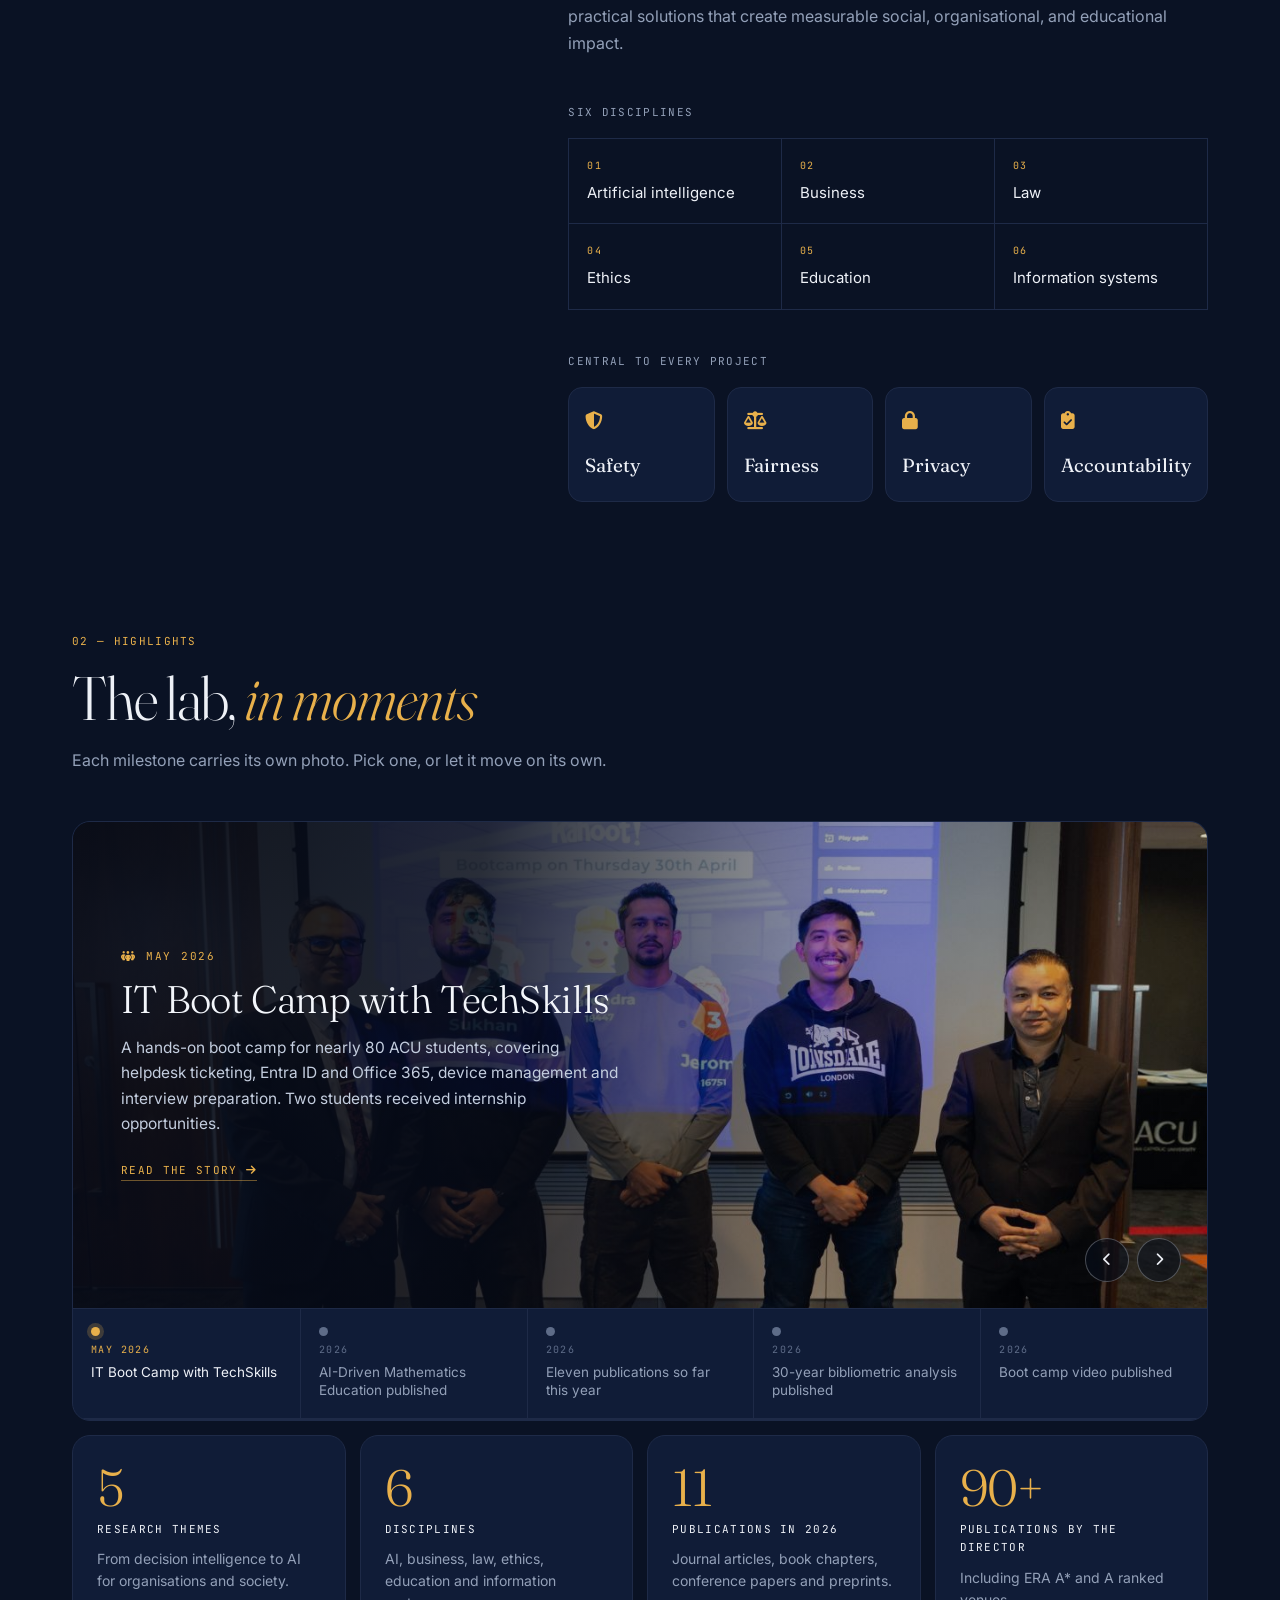
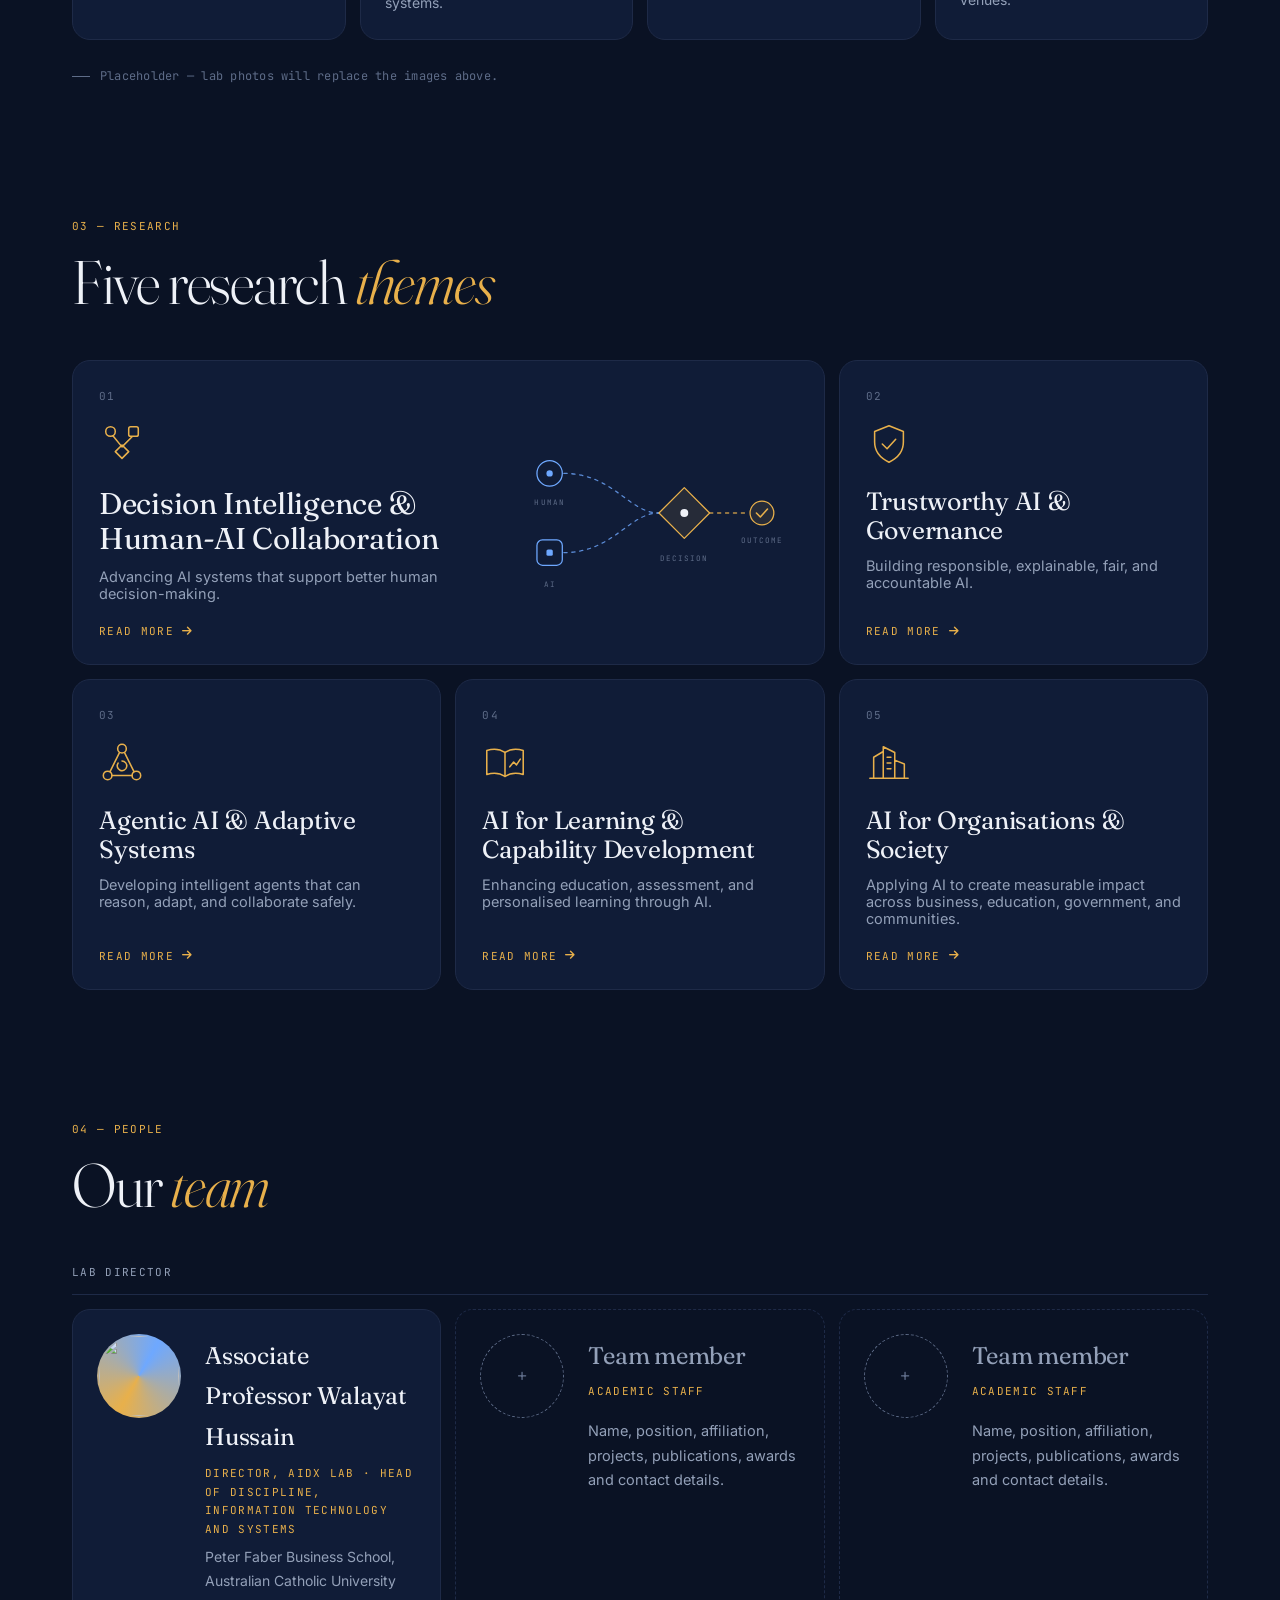
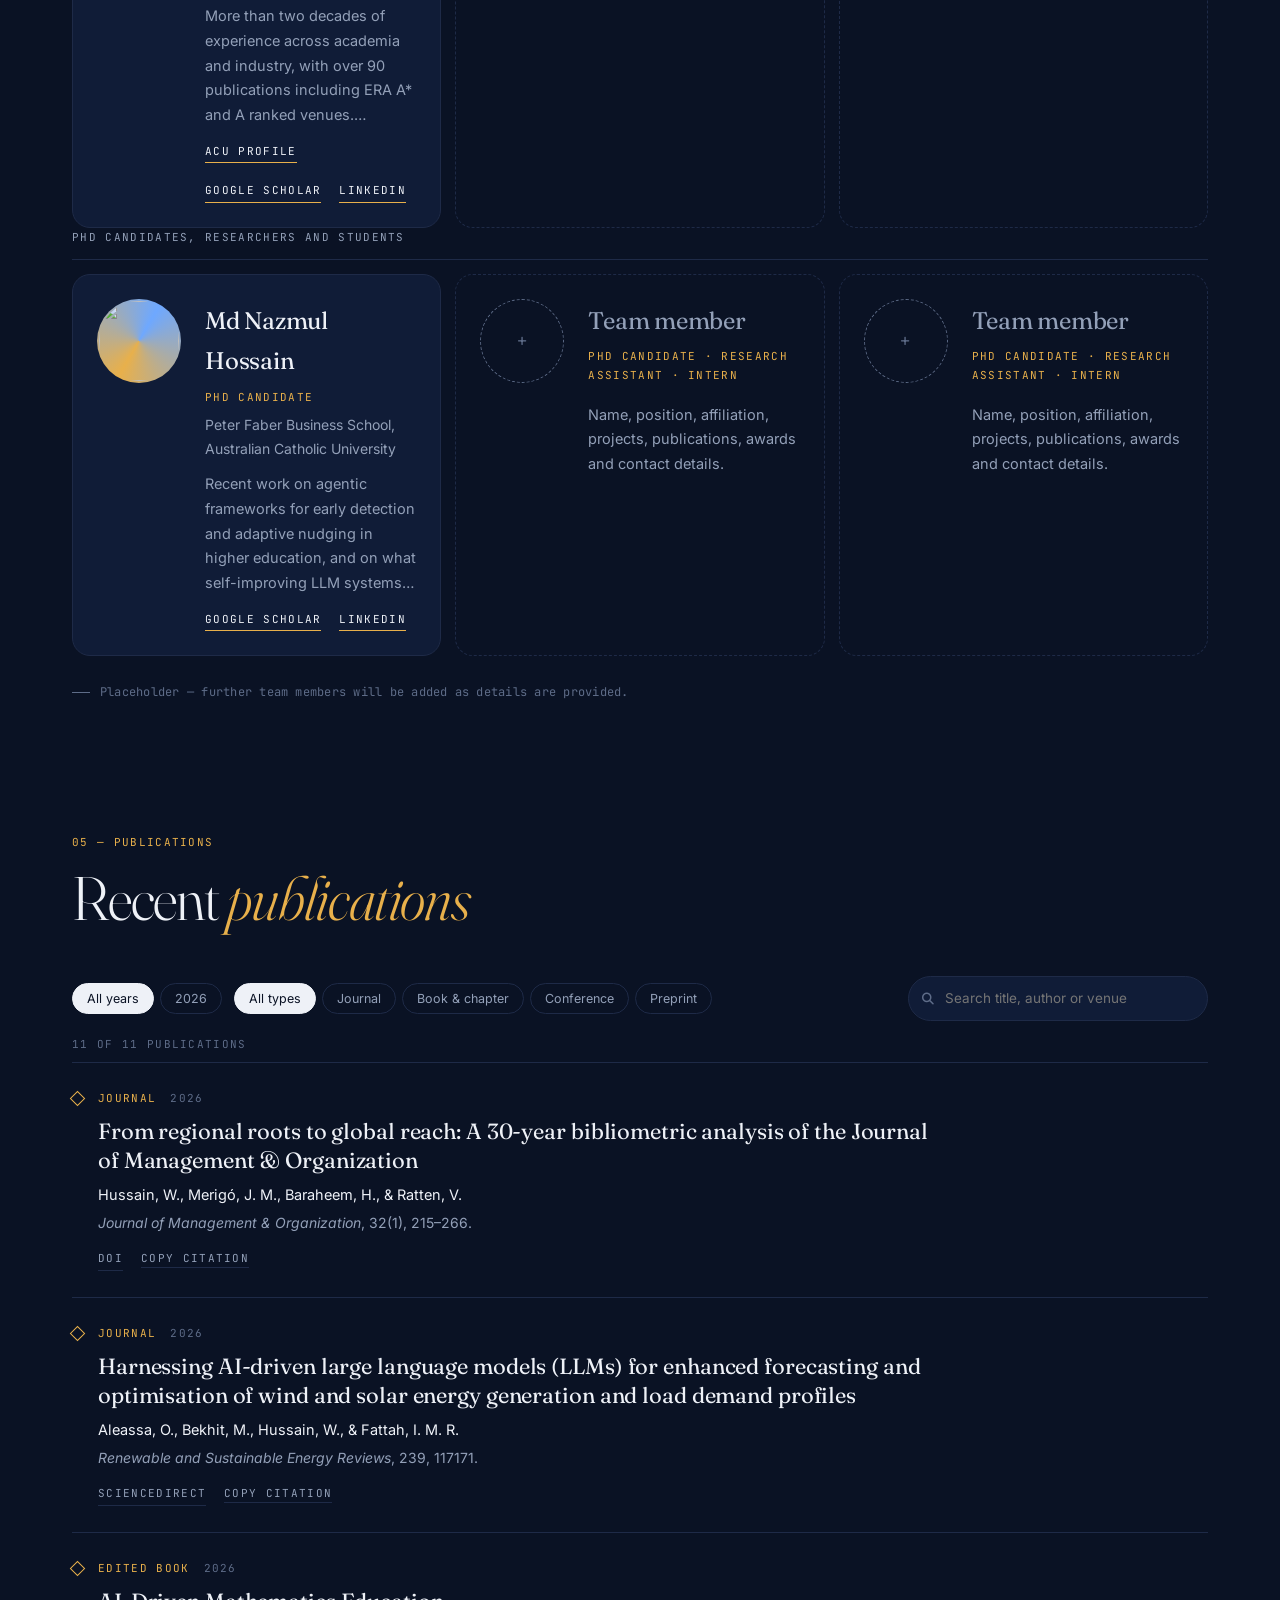
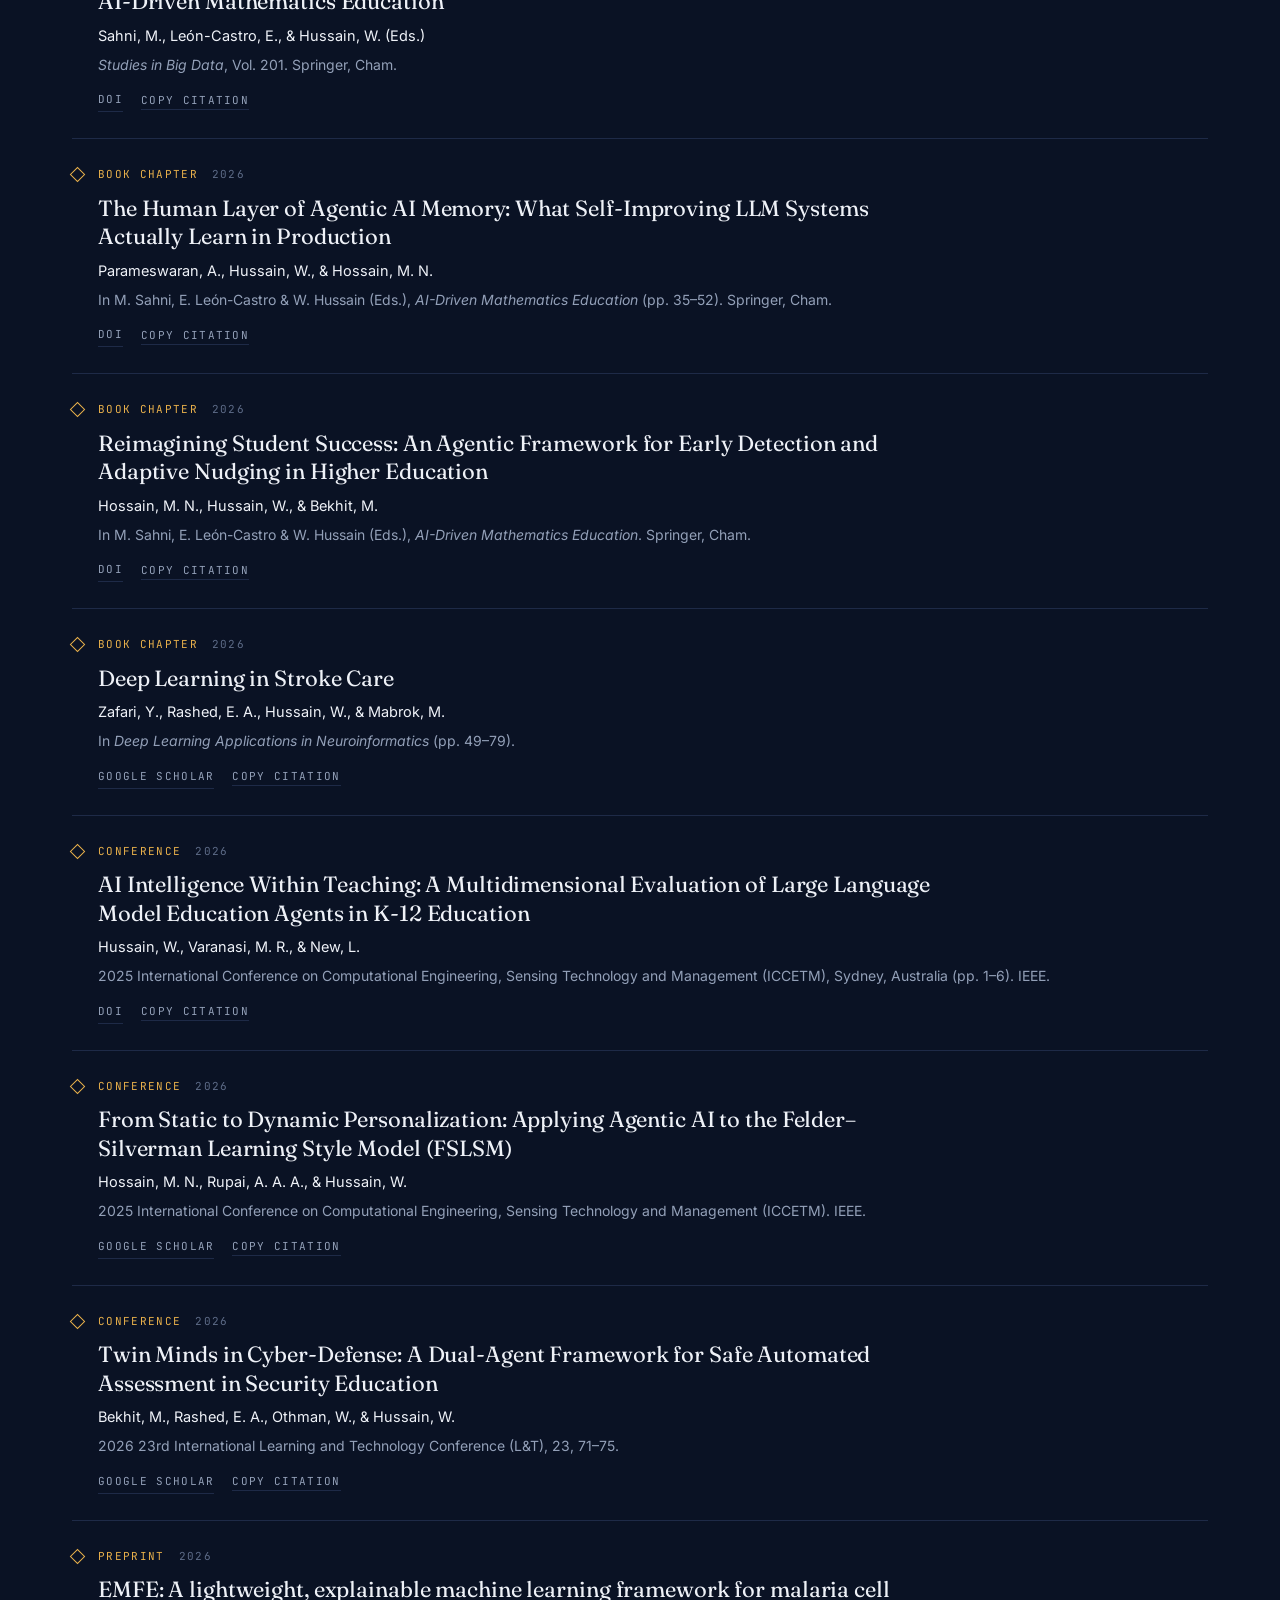
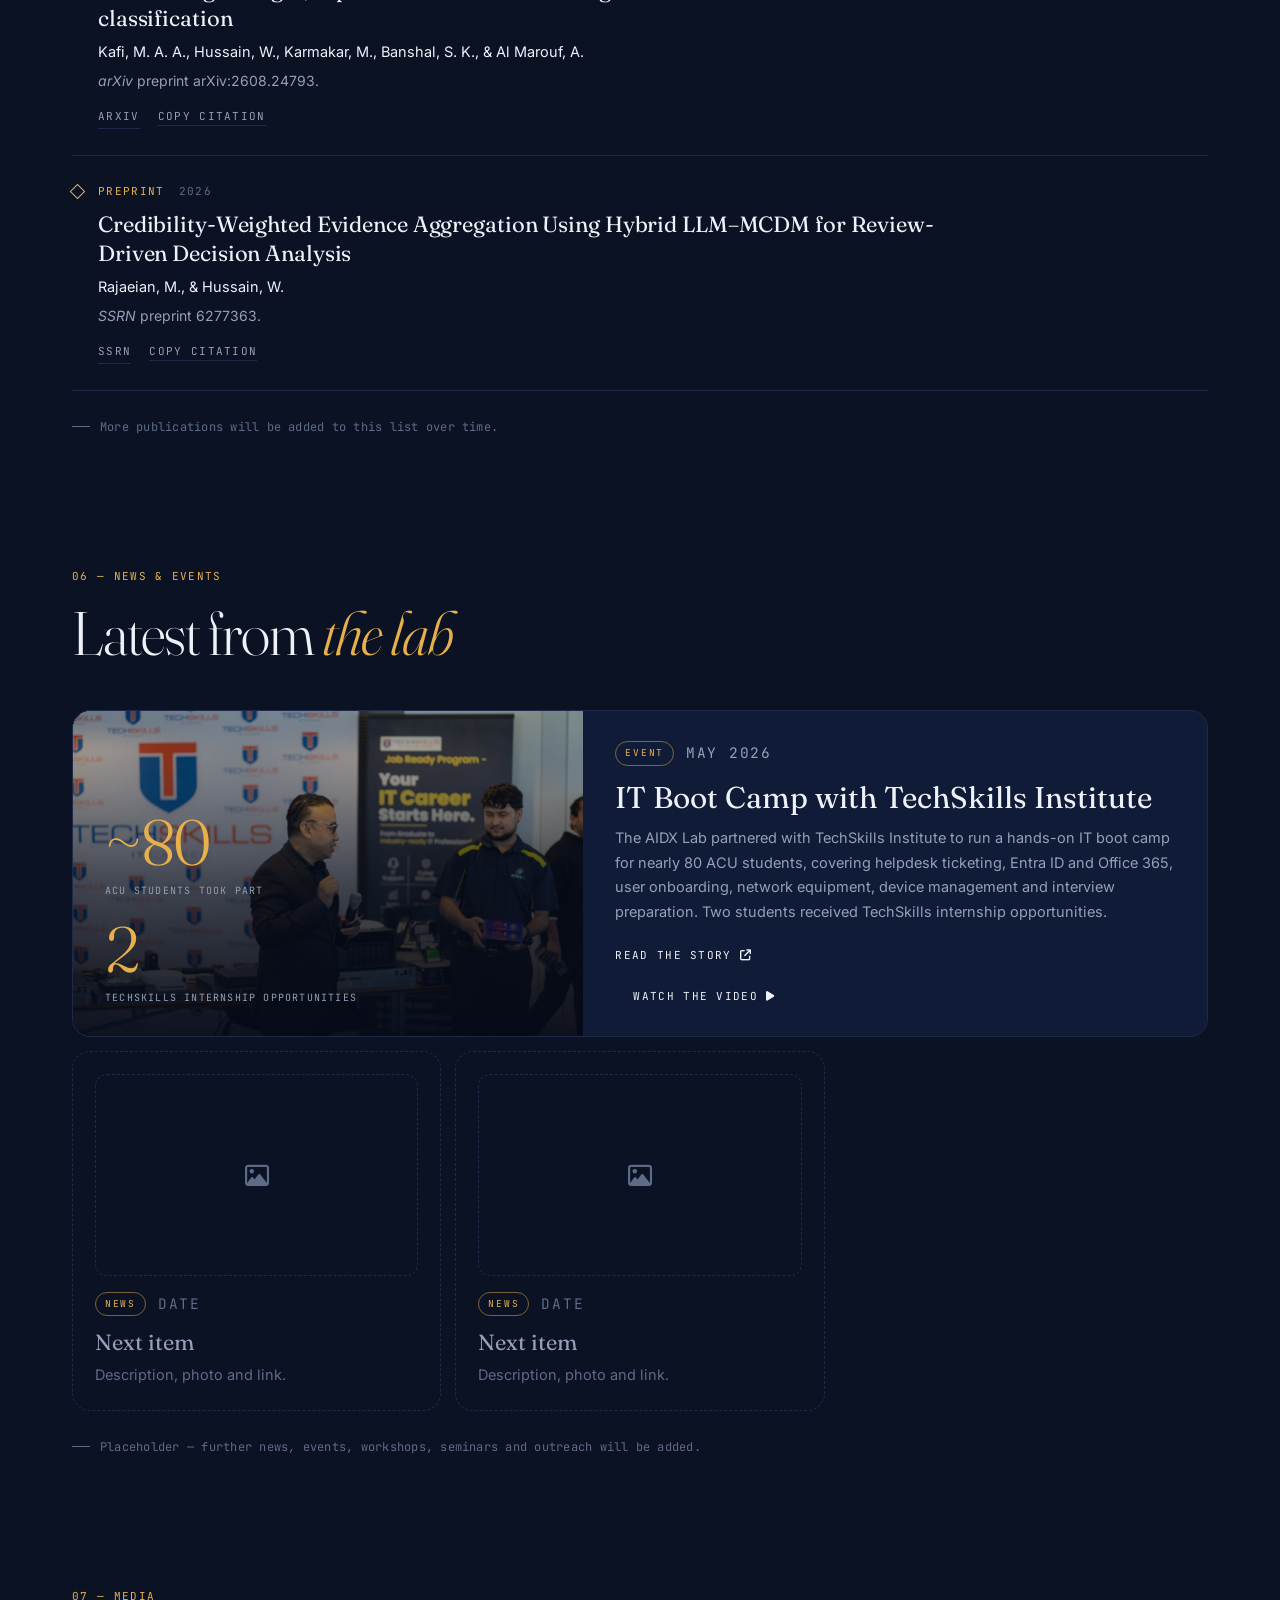
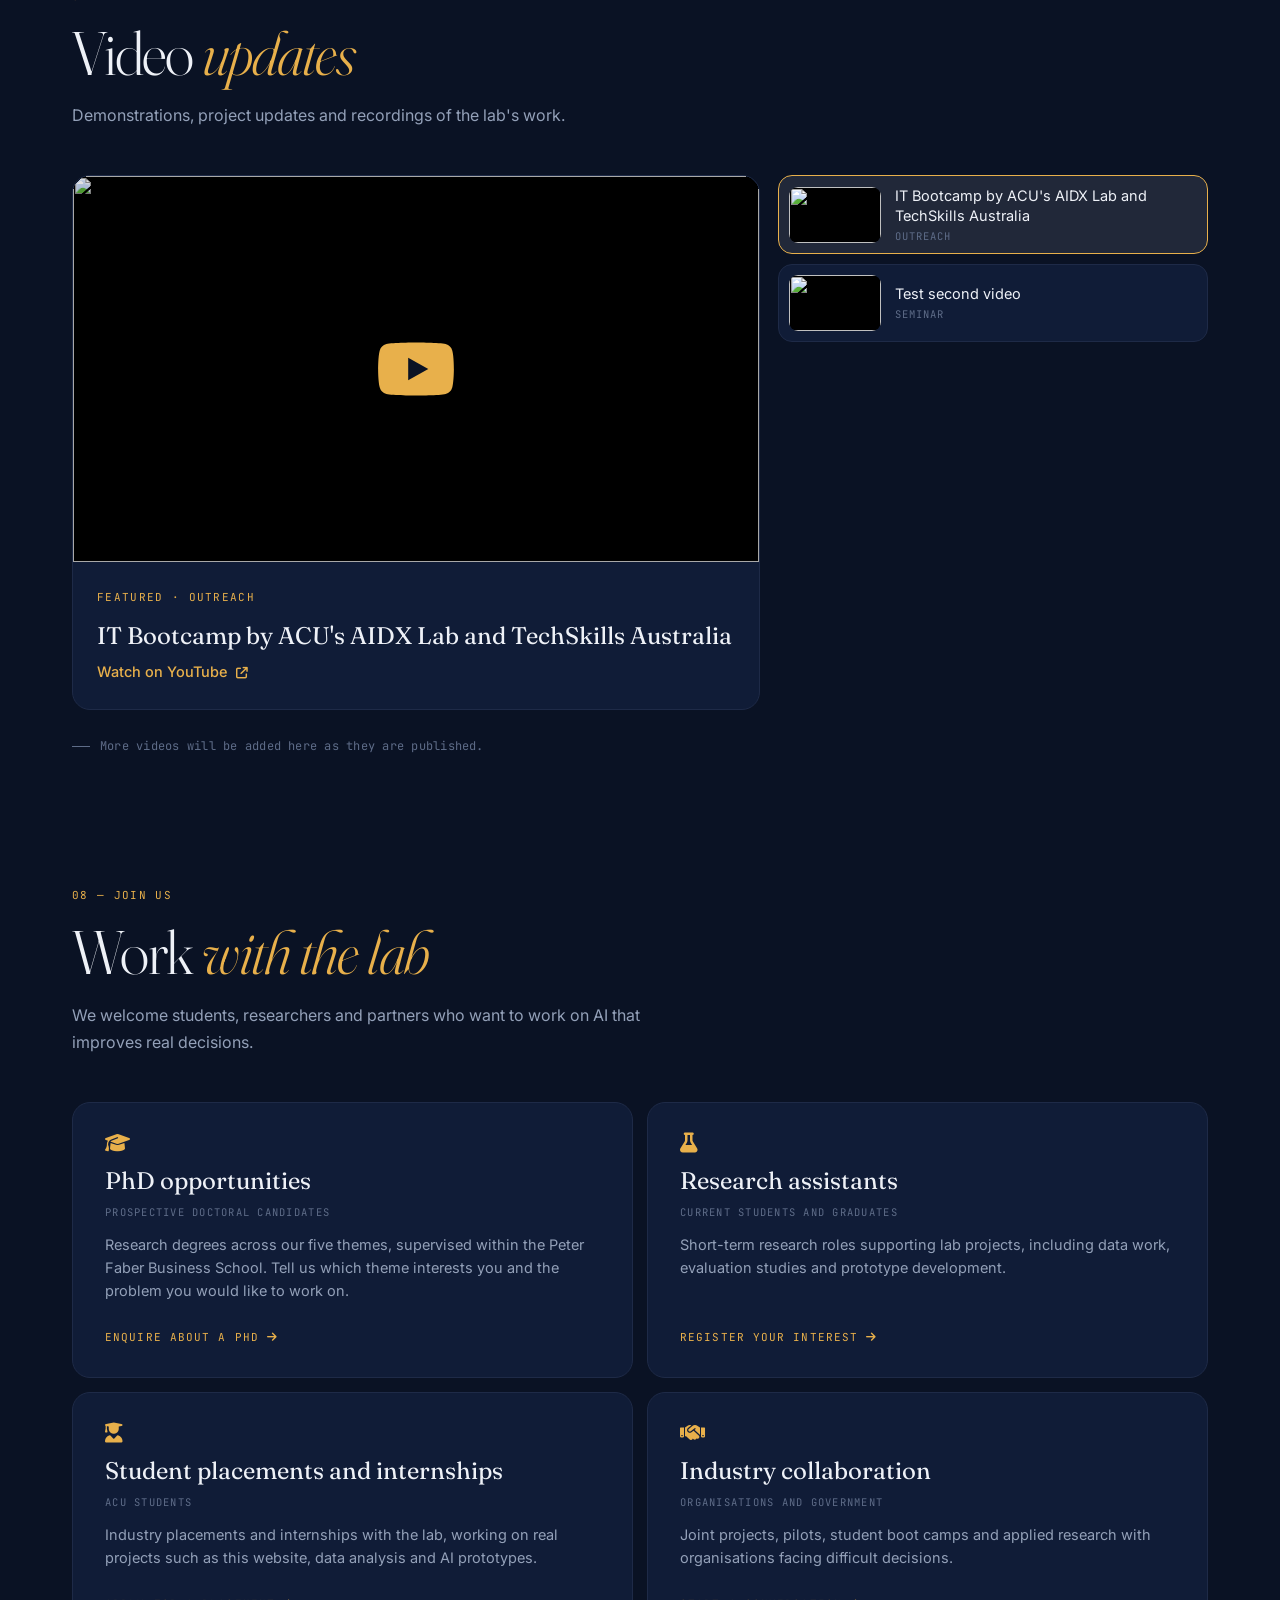
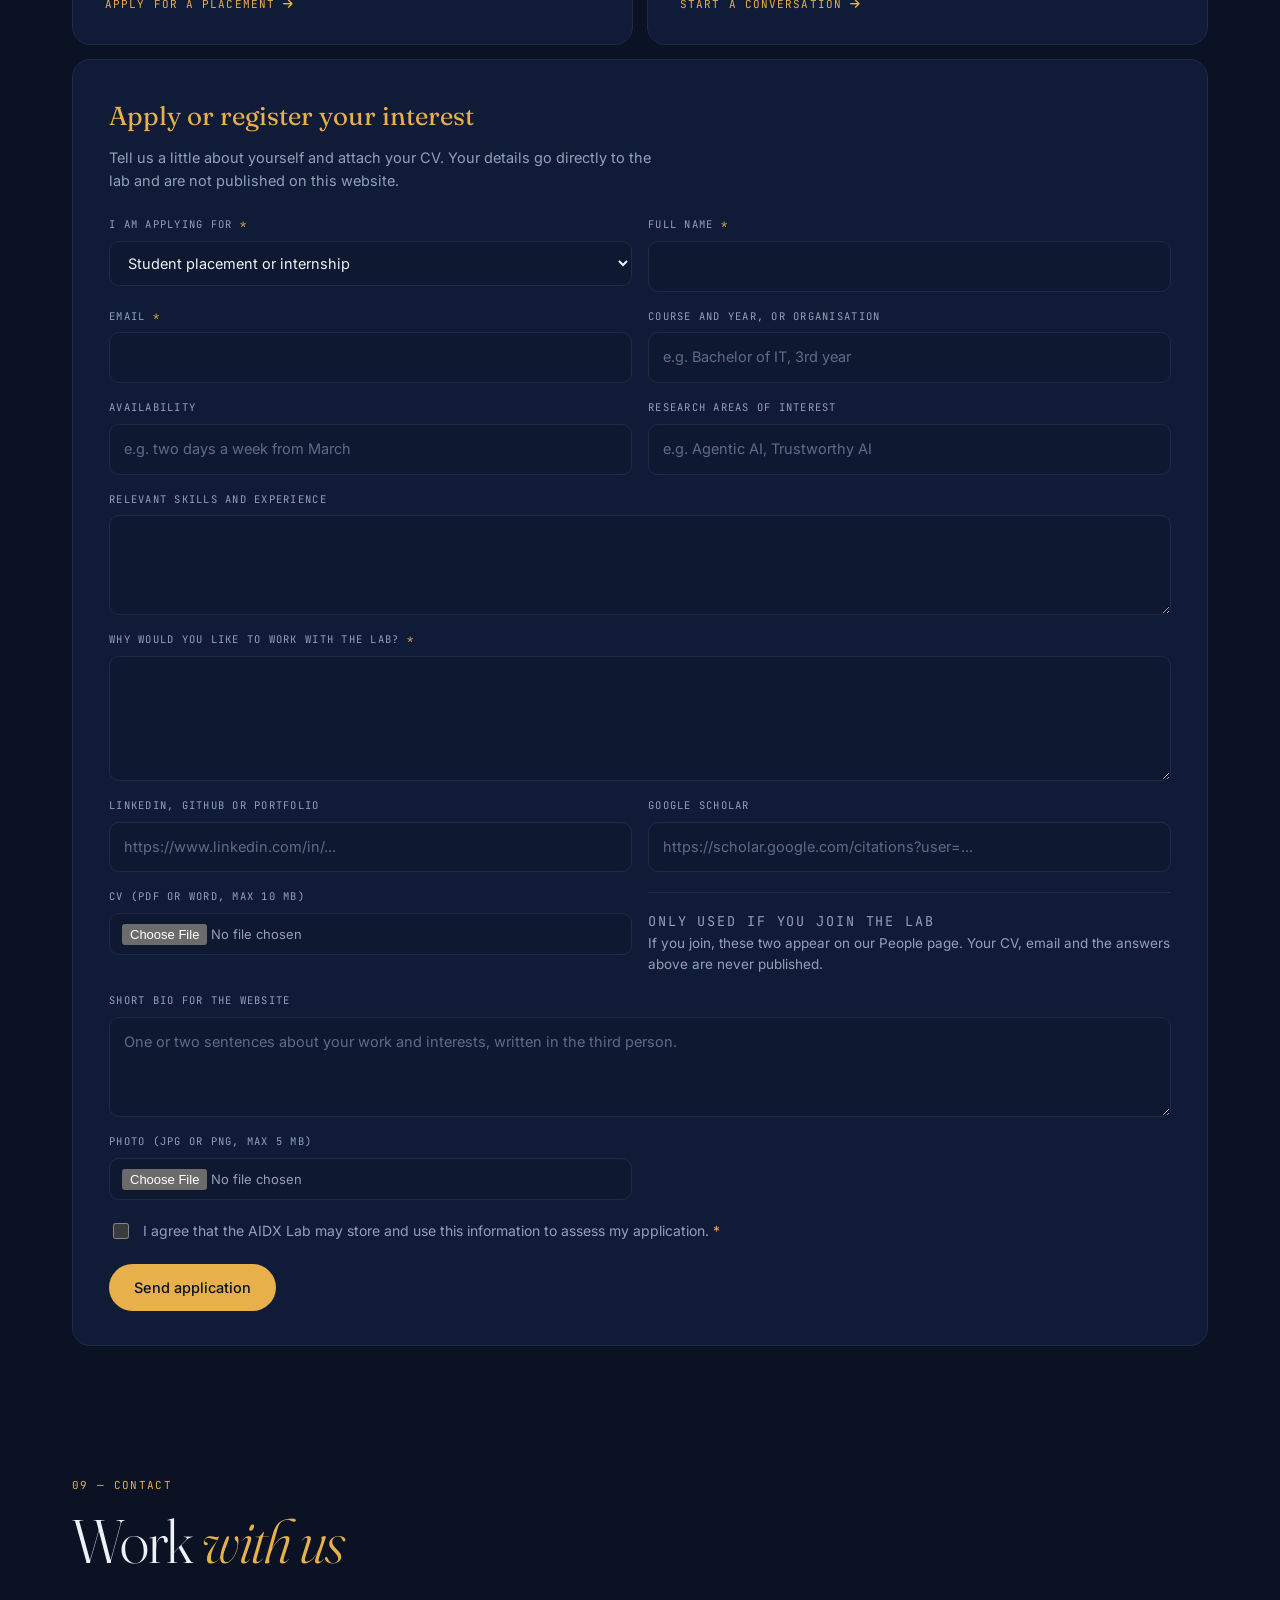
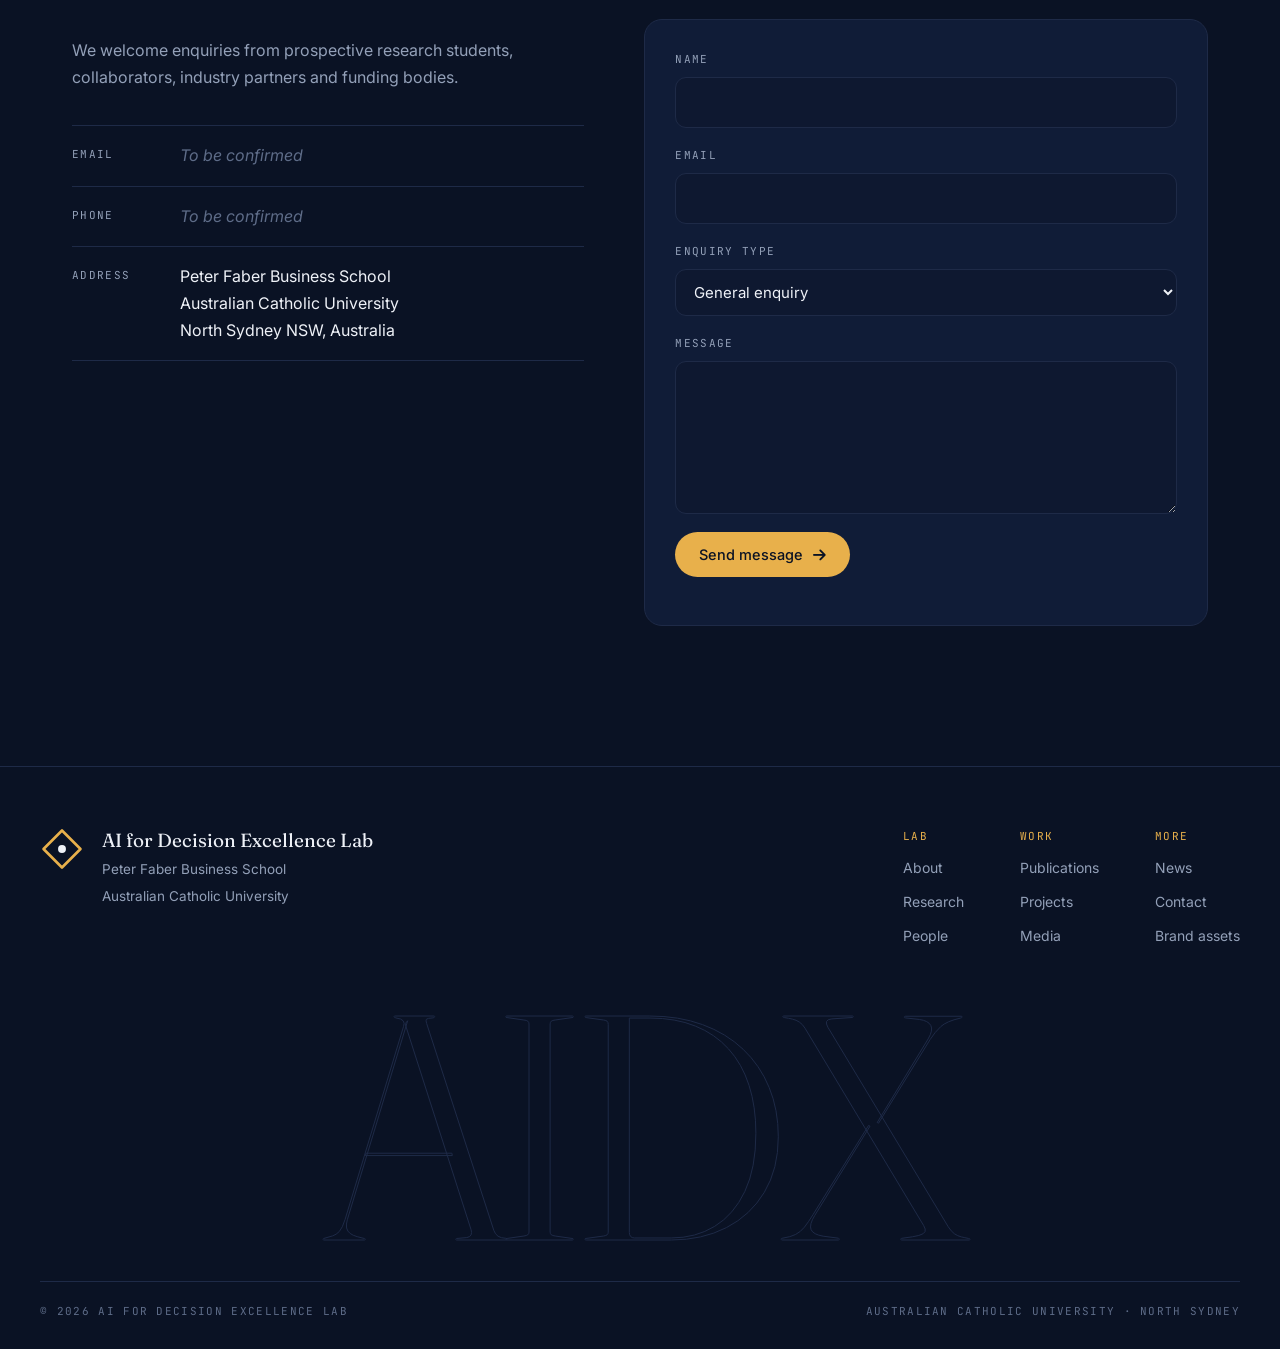
==== commit 7ae0a466: "Update contact form attributes and button ID" ====
--- a/index.html
+++ b/index.html
@@ -740,14 +740,15 @@
         <div><dt class="mono">Address</dt><dd>Peter Faber Business School<br>Australian Catholic University<br>North Sydney NSW, Australia</dd></div>
       </dl>
     </div>
-    <form class="c-form" action="https://formspree.io/f/meaqyzob" method="POST">
+    <form class="c-form" id="contactForm" novalidate>
       <label><span class="mono">Name</span><input type="text" name="name" autocomplete="name" required></label>
       <label><span class="mono">Email</span><input type="email" name="email" autocomplete="email" required></label>
       <label><span class="mono">Enquiry type</span>
         <select name="type"><option>General enquiry</option><option>Research collaboration</option><option>Industry partnership</option><option>Prospective research student</option></select>
       </label>
       <label><span class="mono">Message</span><textarea name="message" rows="5" required></textarea></label>
-      <button type="submit" class="btn btn-gold">Send message <i class="fa-solid fa-arrow-right" aria-hidden="true"></i></button>
+      <button type="submit" class="btn btn-gold" id="contactSend">Send message <i class="fa-solid fa-arrow-right" aria-hidden="true"></i></button>
+      <p class="mono f-note" id="contactNote" role="status" aria-live="polite"></p>
     </form>
   </div>
 </section>
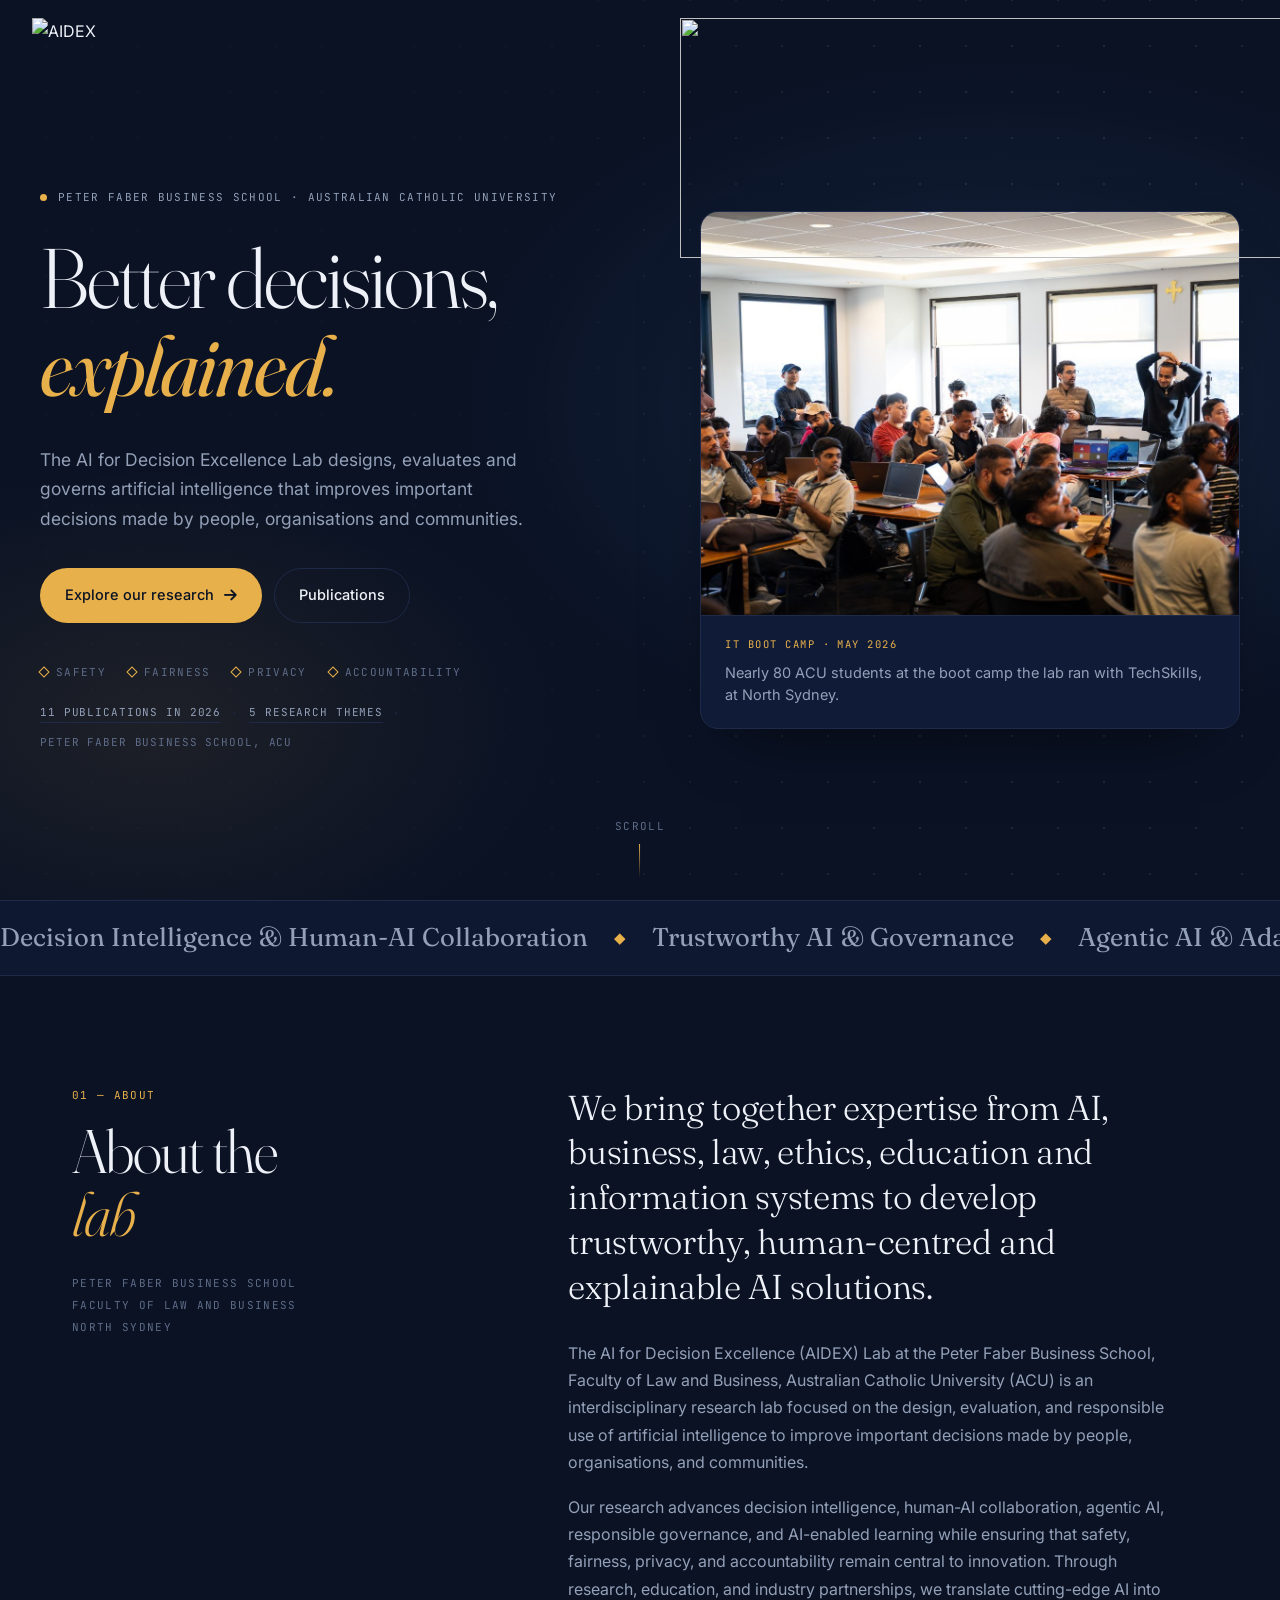
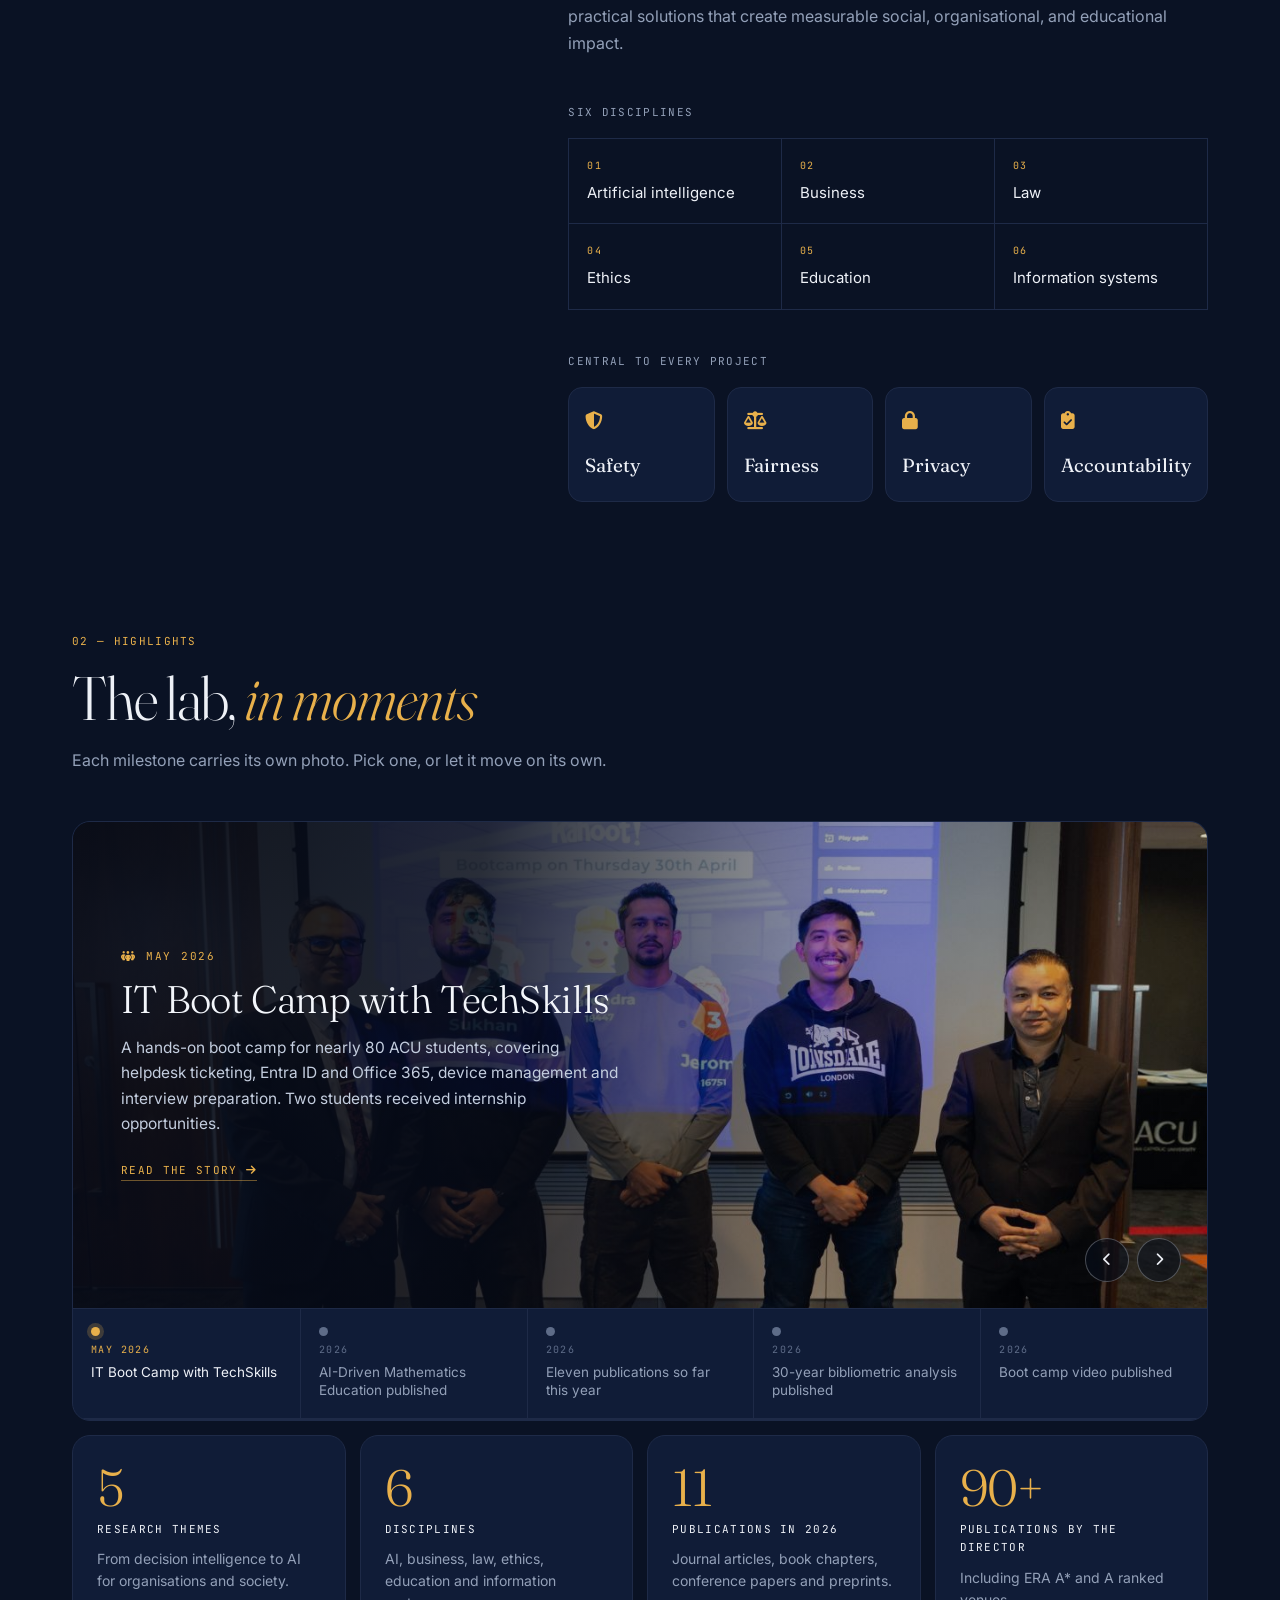
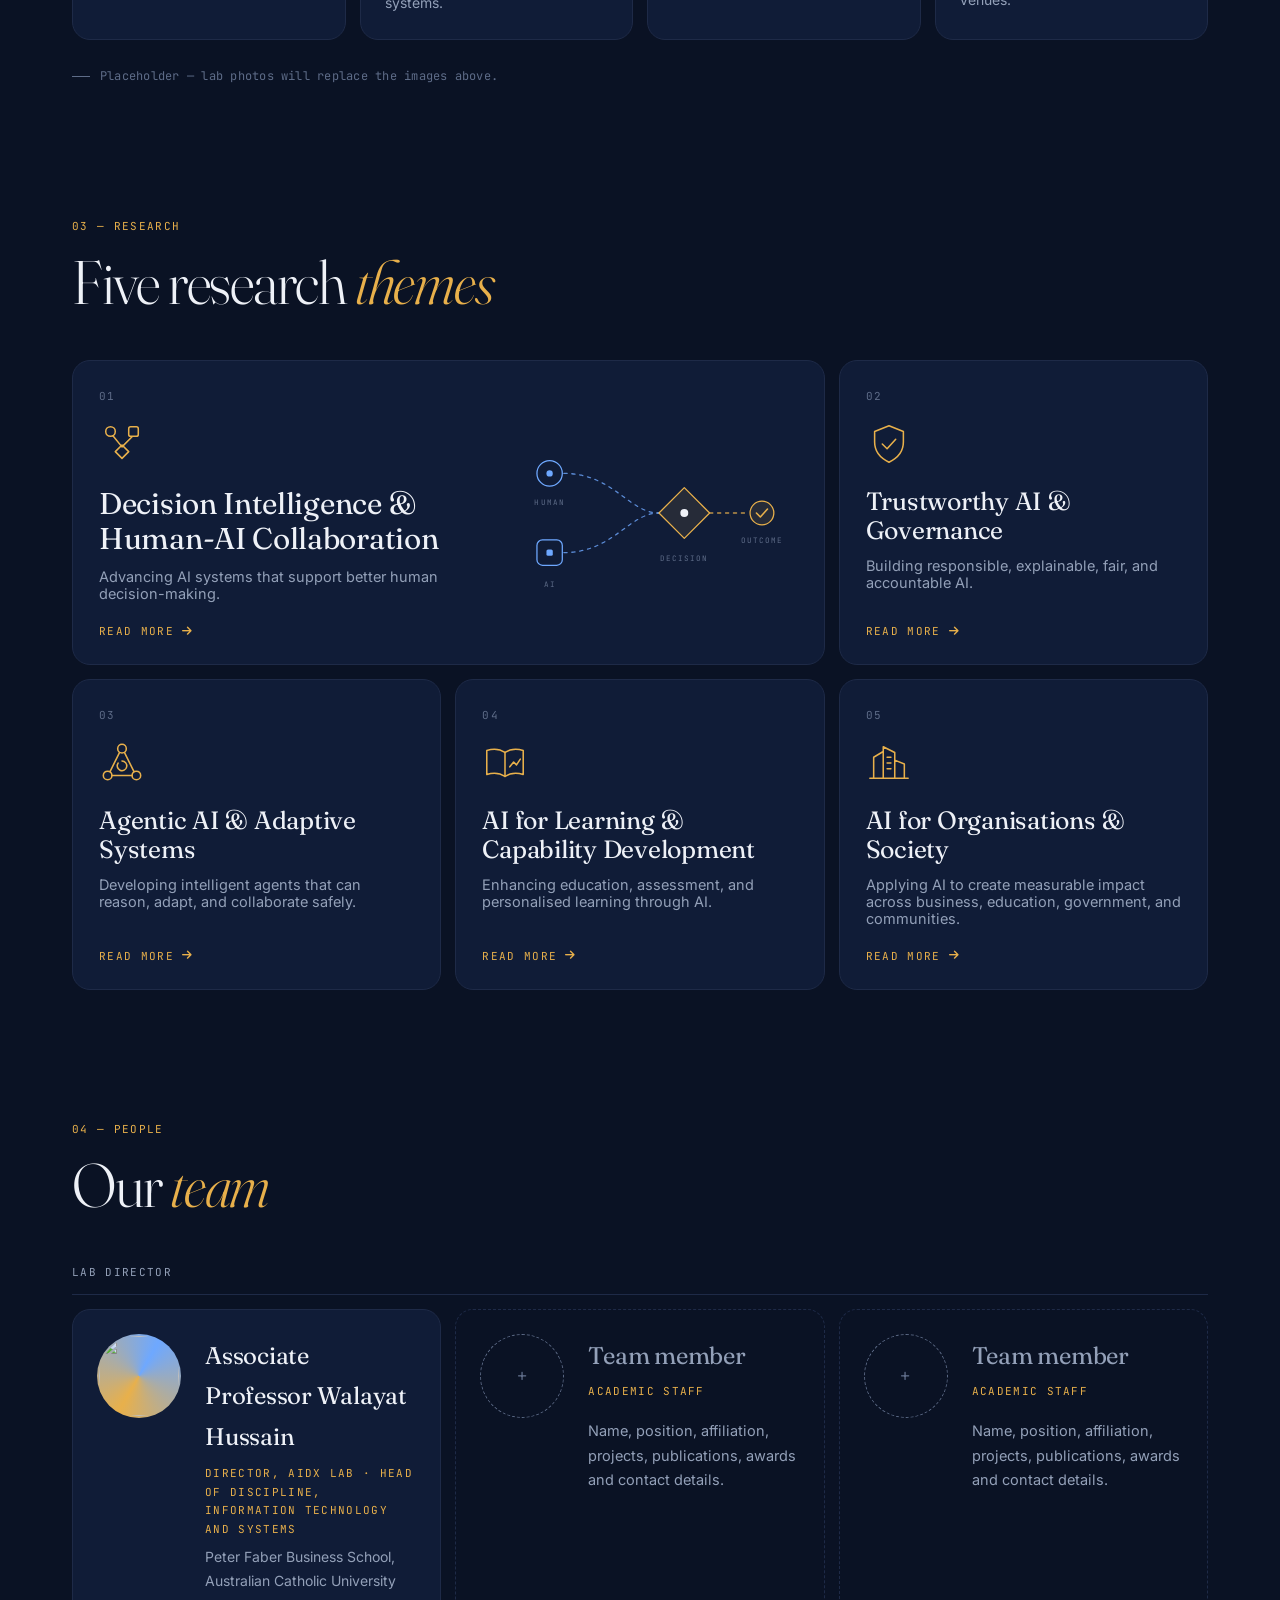
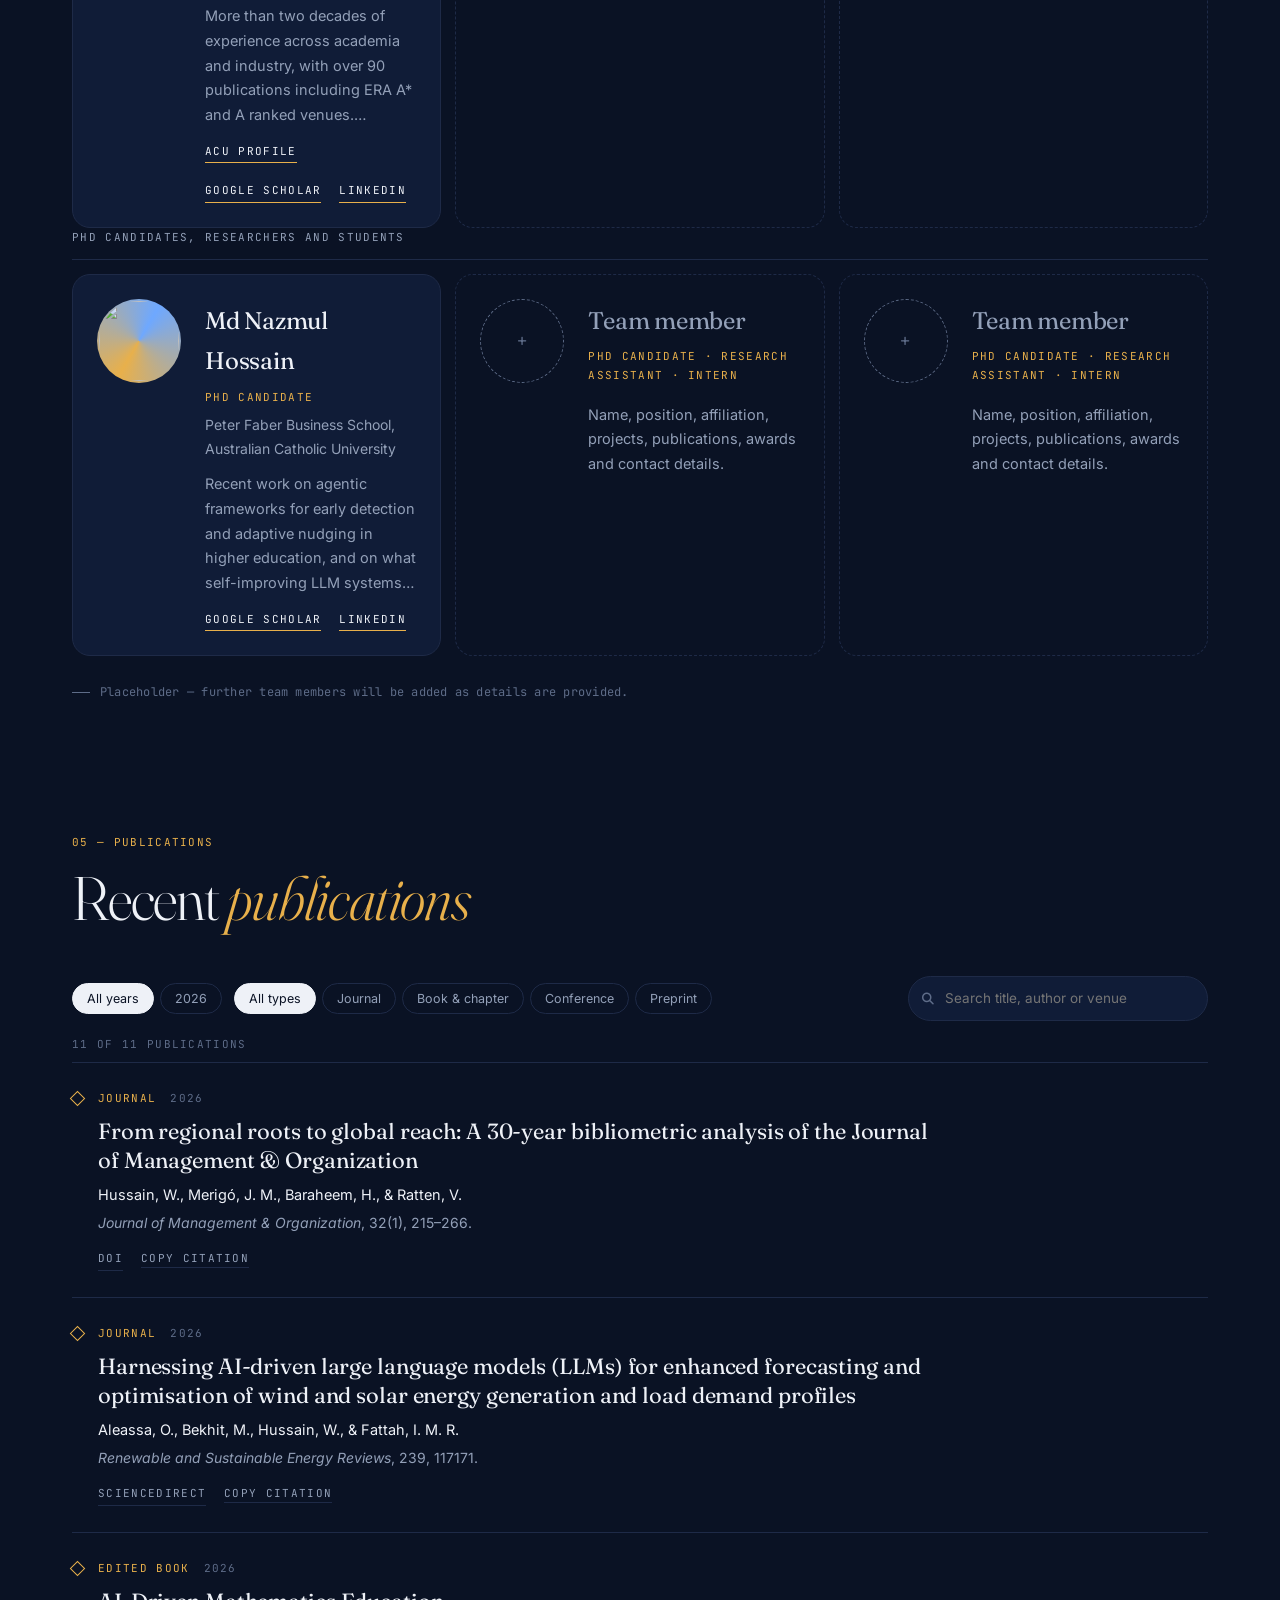
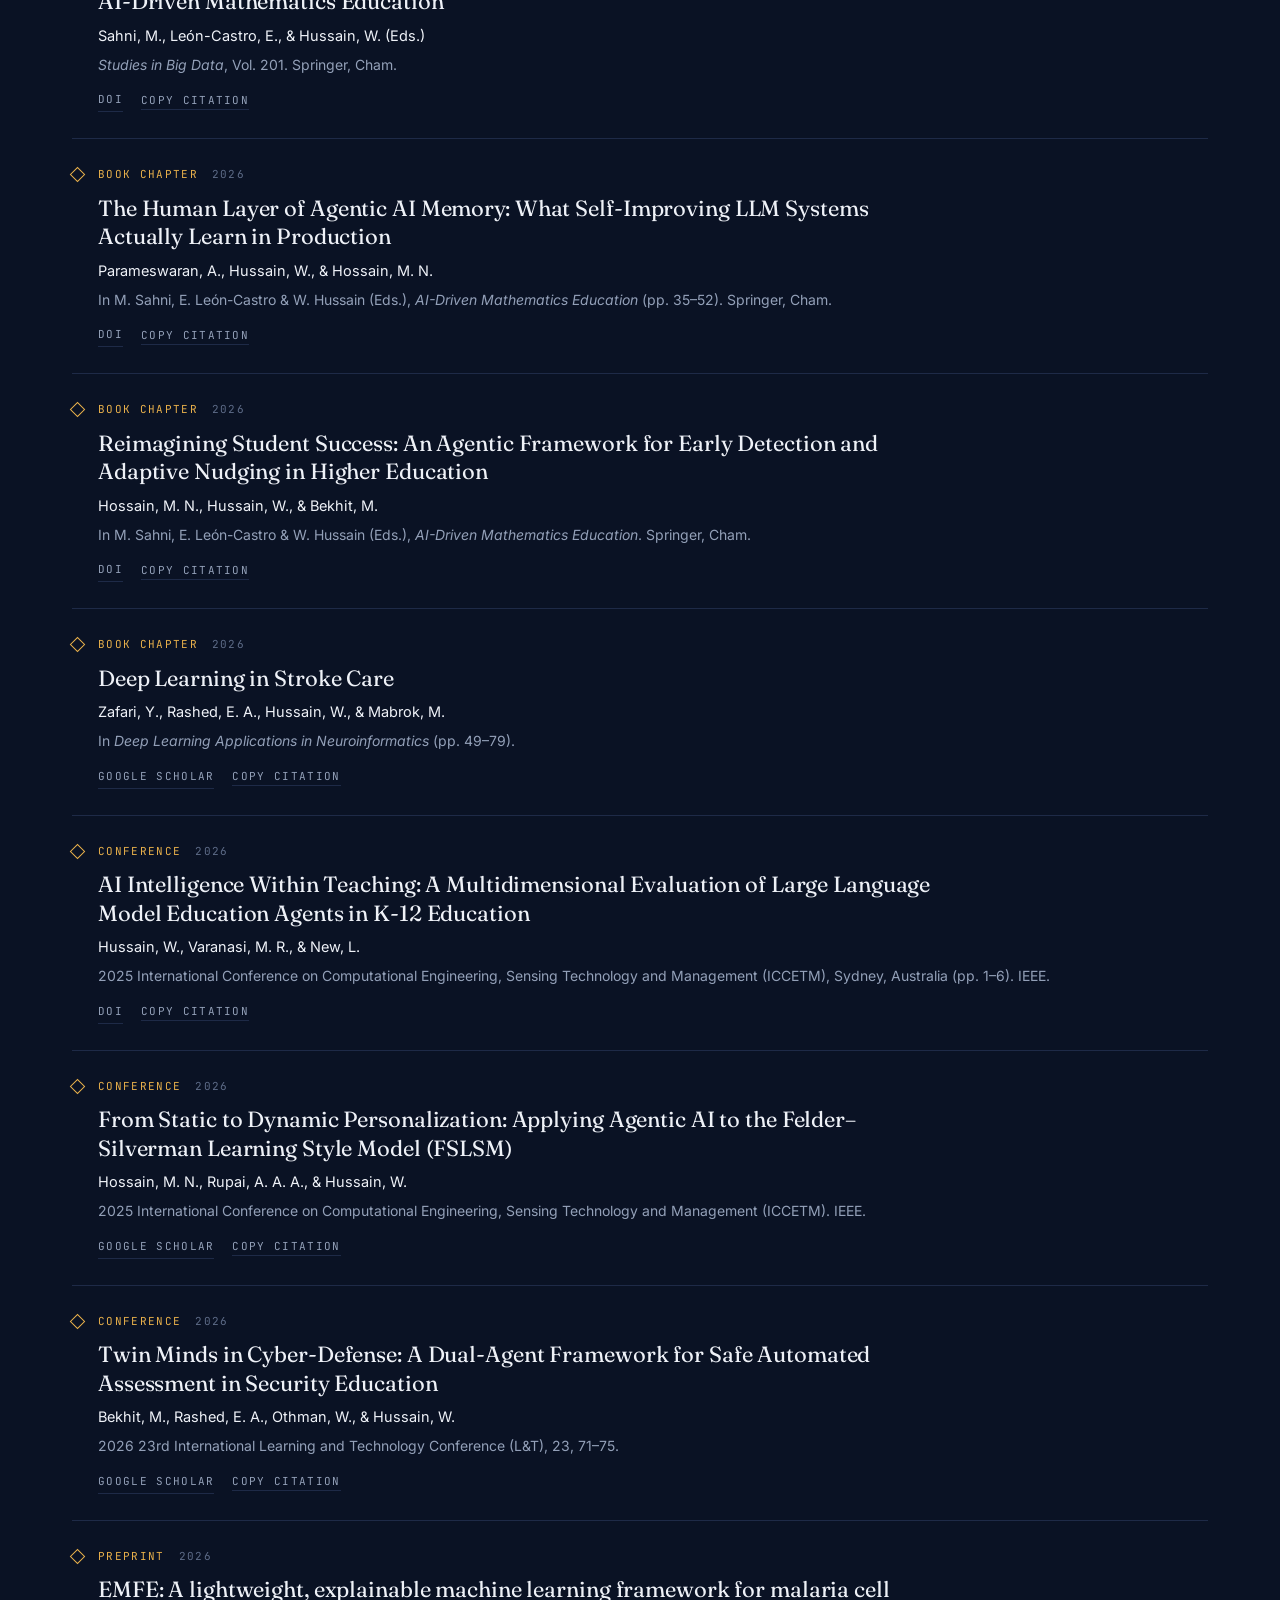
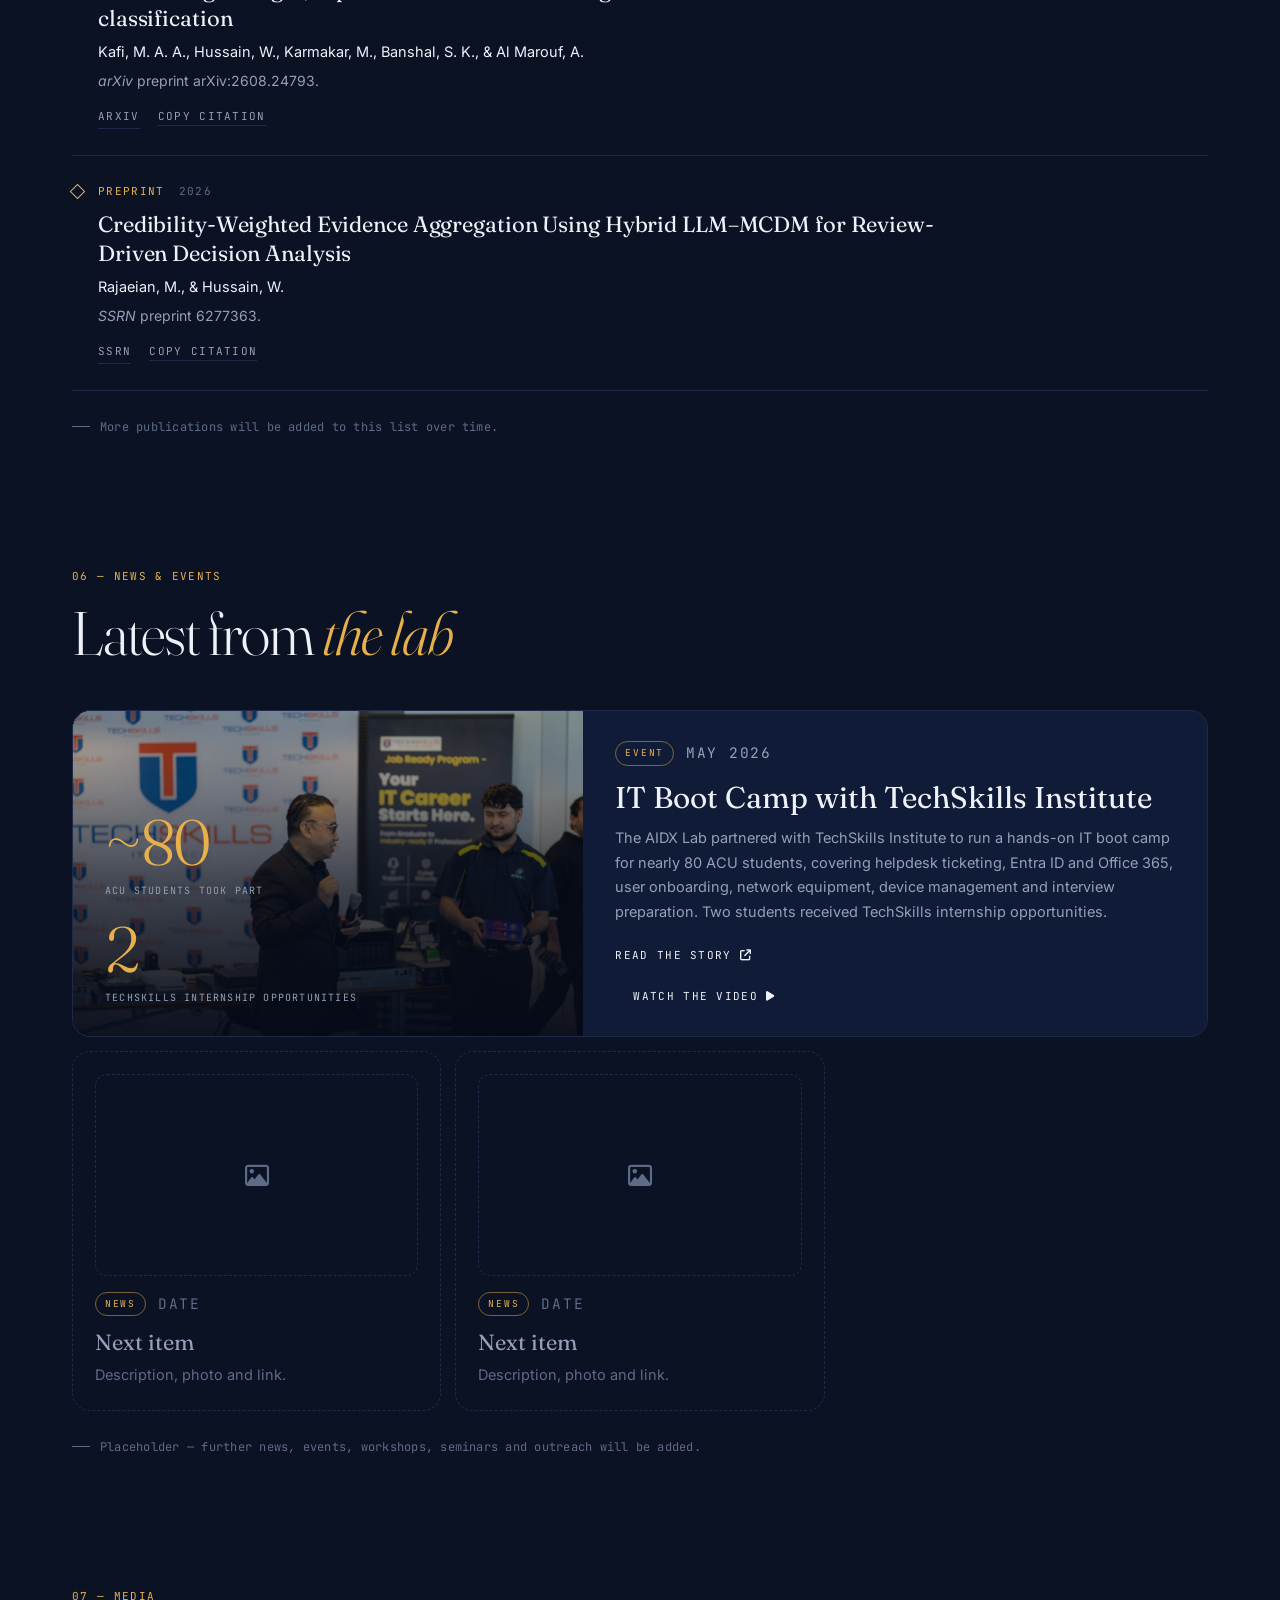
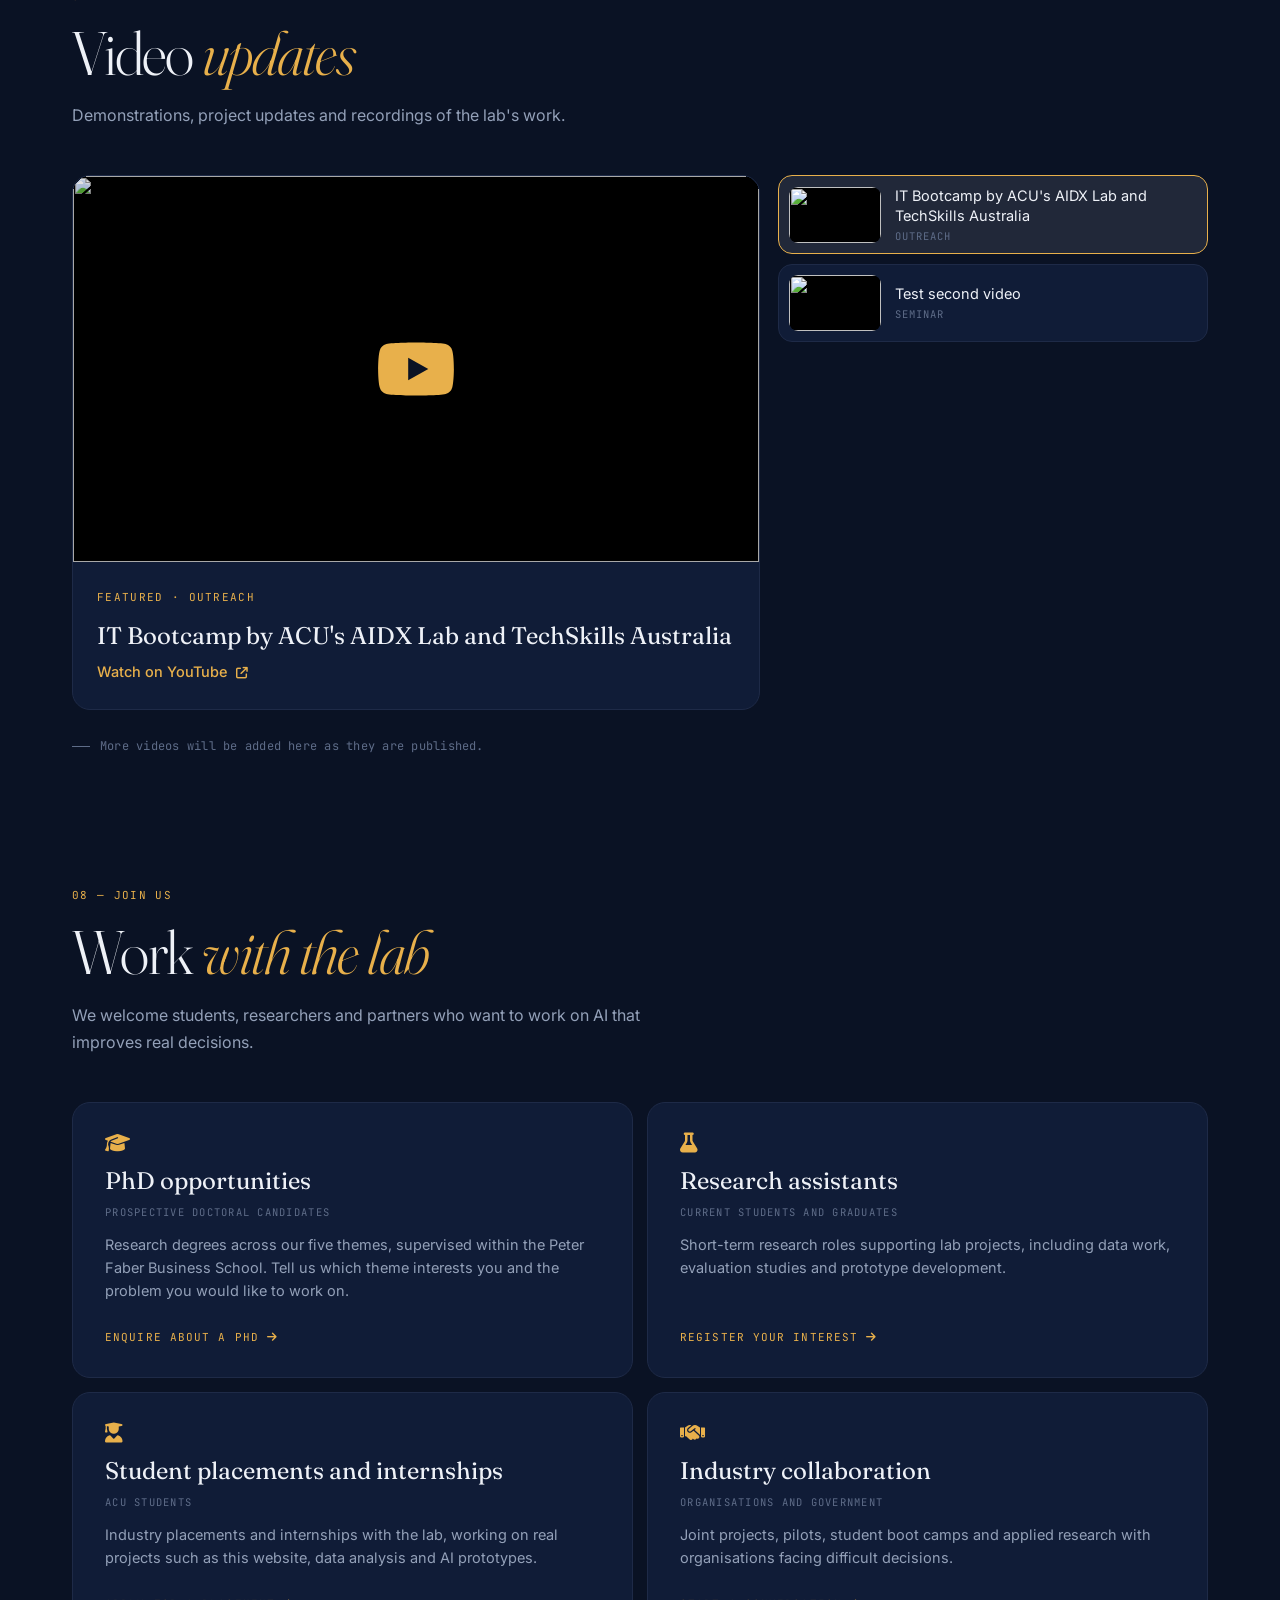
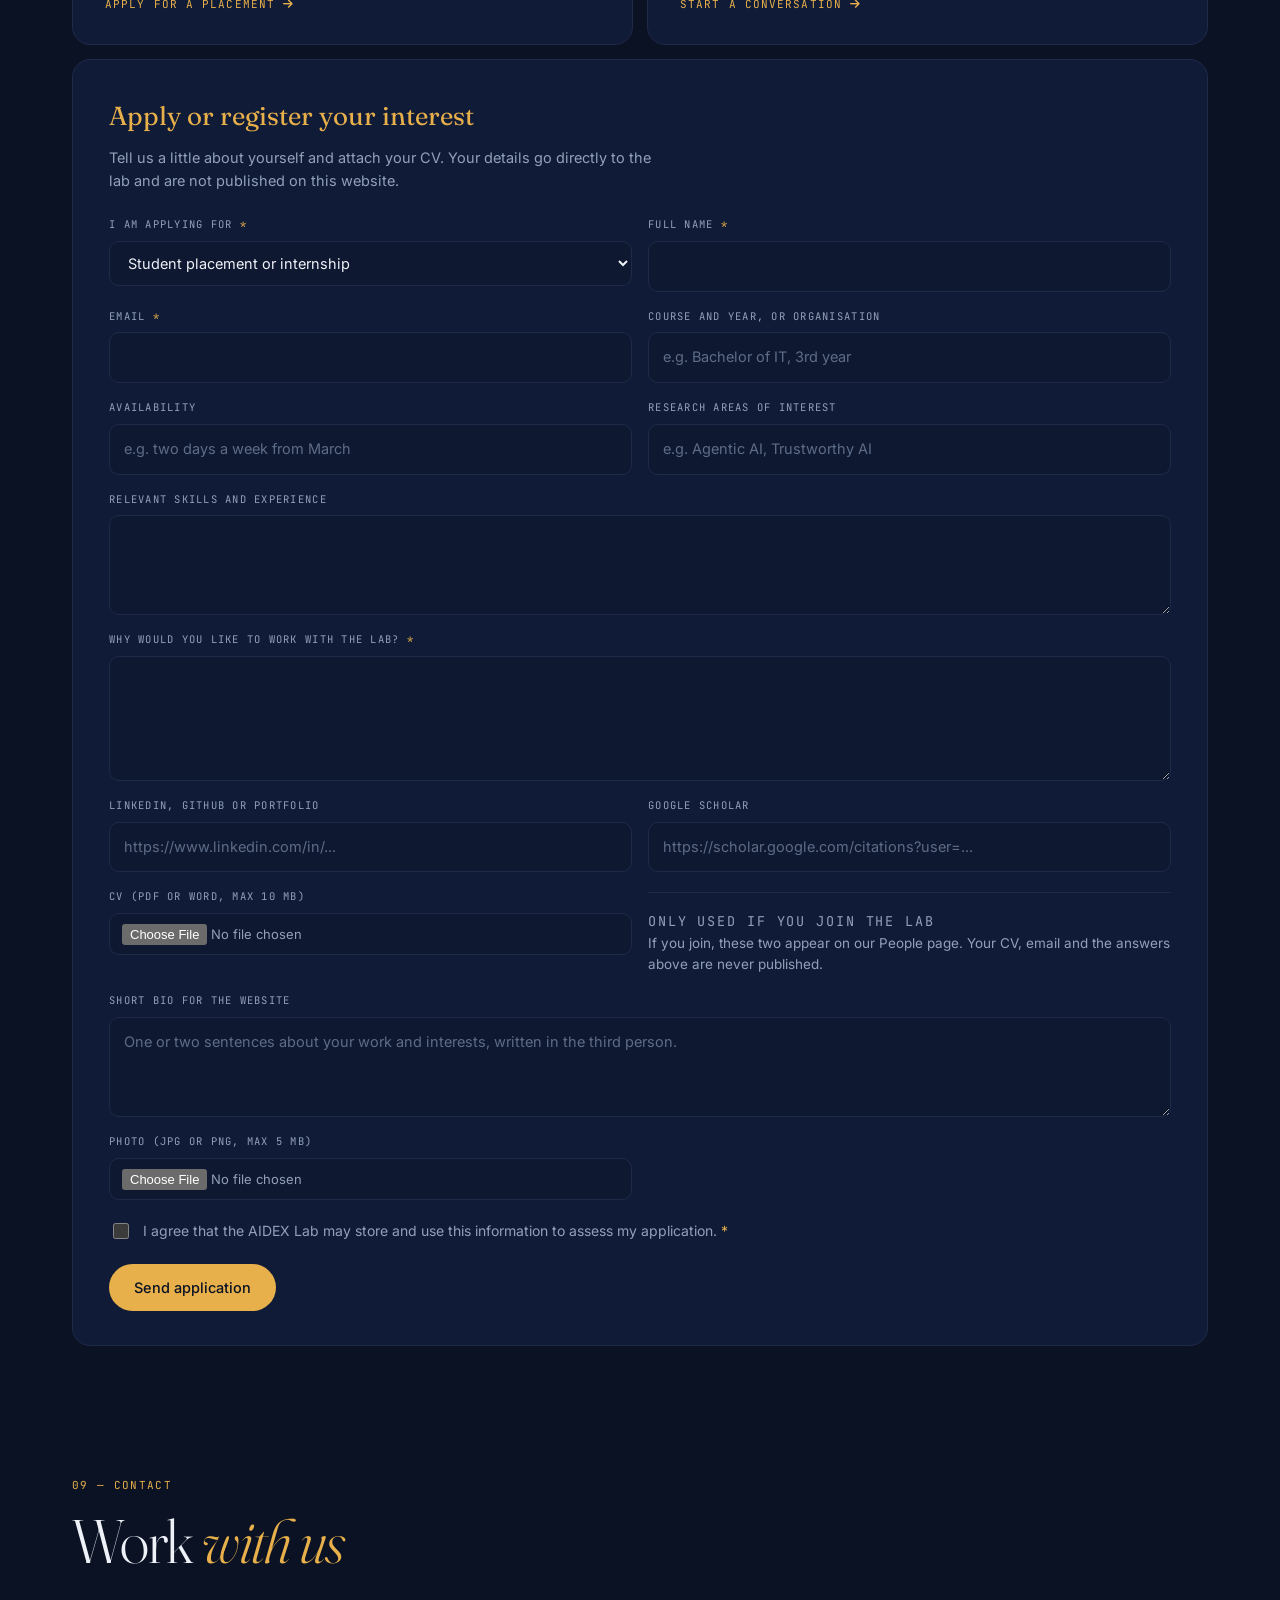
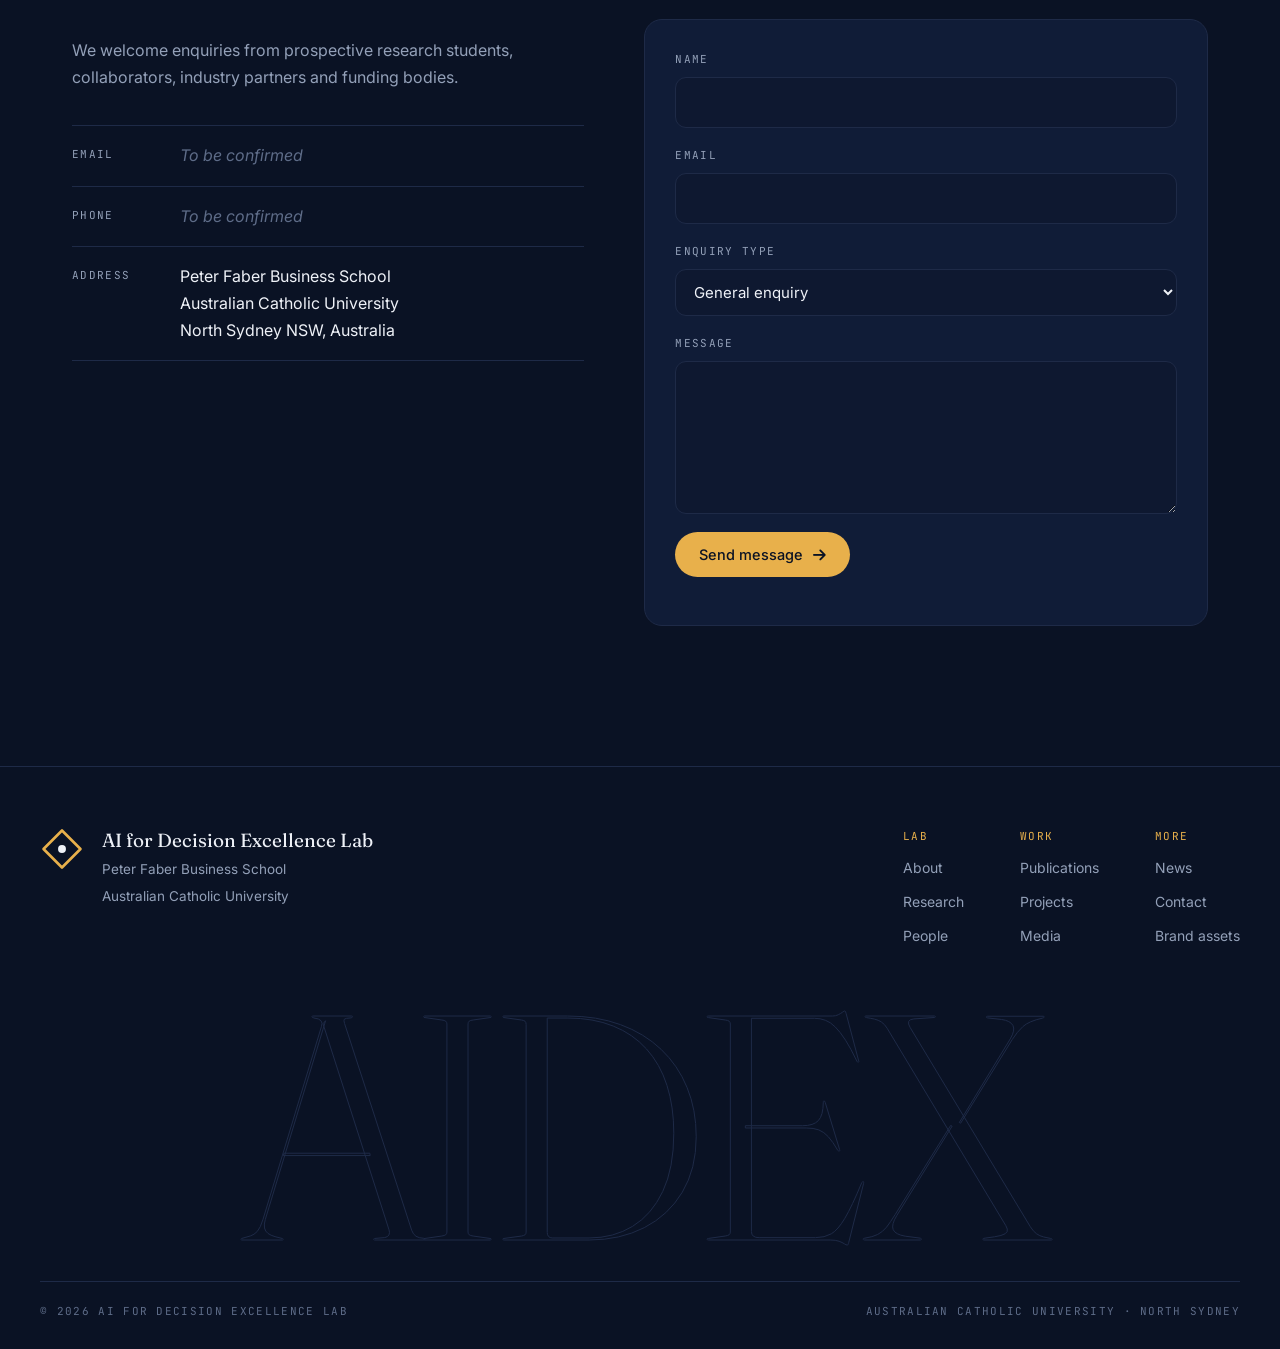
==== commit 04dbbcaa: "Rename AIDX Lab to AIDEX Lab in index.html" ====
--- a/index.html
+++ b/index.html
@@ -3,11 +3,11 @@
 <head>
 <meta charset="UTF-8">
 <meta name="viewport" content="width=device-width,initial-scale=1">
-<title>AIDX Lab — AI for Decision Excellence | Australian Catholic University</title>
-<meta name="description" content="The AI for Decision Excellence (AIDX) Lab at the Peter Faber Business School, Australian Catholic University: interdisciplinary research on trustworthy, human-centred and explainable AI that improves important decisions.">
+<title>AIDEX Lab — AI for Decision Excellence | Australian Catholic University</title>
+<meta name="description" content="The AI for Decision Excellence (AIDEX) Lab at the Peter Faber Business School, Australian Catholic University: interdisciplinary research on trustworthy, human-centred and explainable AI that improves important decisions.">
 <meta name="theme-color" content="#0A1224">
 <link rel="icon" href="images/favicon.png" type="image/png">
-<meta property="og:title" content="AIDX Lab — AI for Decision Excellence">
+<meta property="og:title" content="AIDEX Lab — AI for Decision Excellence">
 <meta property="og:description" content="Interdisciplinary research on the design, evaluation and responsible use of AI to improve important decisions.">
 <meta property="og:image" content="images/og.jpg">
 <link rel="preconnect" href="https://fonts.googleapis.com">
@@ -25,16 +25,19 @@
     <path class="im-d" d="M50 8 L92 50 L50 92 L8 50 Z"/>
     <circle class="im-c" cx="50" cy="50" r="8"/>
   </svg>
-  <span class="intro-word">AIDX</span>
+  <span class="intro-word">AIDEX</span>
 </div>
 
 <div class="prog" id="prog" aria-hidden="true"></div>
 
 <!-- NAV -->
 <nav class="nav" id="nav" aria-label="Main">
-  <a href="#top" class="brand" aria-label="AIDX Lab home">
-    <svg class="mark" viewBox="0 0 100 100" aria-hidden="true"><path d="M50 8 L92 50 L50 92 L8 50 Z"/><circle cx="50" cy="50" r="9"/></svg>
-    <span class="brand-t"><b>AIDX</b><small>Lab</small></span>
+  <a href="#top" class="brand" aria-label="AIDEX Lab home">
+    <!-- two files, one per theme: the logo's dark blues vanish on the dark background,
+         so the lifted version is shown there. CSS picks which one is visible. -->
+    <img class="logo logo-light" src="images/logo.png" alt="AIDEX" width="637" height="240">
+    <img class="logo logo-dark" src="images/logo-dark.png" alt="" aria-hidden="true" width="637" height="240">
+    <span class="brand-t"><small>Lab</small></span>
   </a>
   <div class="links" id="links">
     <a href="#about">About</a><a href="#highlights">Highlights</a><a href="#research">Research</a><a href="#people">People</a><a href="#publications">Publications</a>
@@ -69,7 +72,7 @@
 
     <!-- SIGNATURE: explainable decision engine -->
     <figure class="hero-photo">
-      <img src="images/hero-bootcamp.jpg" alt="Students at the AIDX Lab IT Boot Camp at ACU North Sydney" fetchpriority="high">
+      <img src="images/hero-bootcamp.jpg" alt="Students at the AIDEX Lab IT Boot Camp at ACU North Sydney" fetchpriority="high">
       <figcaption>
         <span class="mono hp-tag">IT Boot Camp · May 2026</span>
         <p>Nearly 80 ACU students at the boot camp the lab ran with TechSkills, at North Sydney.</p>
@@ -97,7 +100,7 @@
   </div>
   <div class="about-r">
     <p class="statement rv">We bring together expertise from AI, business, law, ethics, education and information systems to develop trustworthy, human-centred and explainable AI solutions.</p>
-    <p class="body rv">The AI for Decision Excellence (AIDX) Lab at the Peter Faber Business School, Faculty of Law and Business, Australian Catholic University (ACU) is an interdisciplinary research lab focused on the design, evaluation, and responsible use of artificial intelligence to improve important decisions made by people, organisations, and communities.</p>
+    <p class="body rv">The AI for Decision Excellence (AIDEX) Lab at the Peter Faber Business School, Faculty of Law and Business, Australian Catholic University (ACU) is an interdisciplinary research lab focused on the design, evaluation, and responsible use of artificial intelligence to improve important decisions made by people, organisations, and communities.</p>
     <p class="body rv">Our research advances decision intelligence, human-AI collaboration, agentic AI, responsible governance, and AI-enabled learning while ensuring that safety, fairness, privacy, and accountability remain central to innovation. Through research, education, and industry partnerships, we translate cutting-edge AI into practical solutions that create measurable social, organisational, and educational impact.</p>
 
     <div class="disc rv">
@@ -307,7 +310,7 @@
       <div class="avatar" aria-hidden="true"><img src="images/Walayat.jpeg" alt=""></div>
       <div class="p-body">
         <h3>Associate Professor Walayat Hussain</h3>
-        <p class="mono role">Director, AIDX Lab · Head of Discipline, Information Technology and Systems</p>
+        <p class="mono role">Director, AIDEX Lab · Head of Discipline, Information Technology and Systems</p>
         <p class="aff">Peter Faber Business School, Australian Catholic University</p>
         <p class="bio">More than two decades of experience across academia and industry, with over 90 publications including ERA A* and A ranked venues. Associate Editor of <i>IET Communications</i>, <i>International Journal of Web Information Systems</i> and <i>Forecasting</i>, and a Fellow of the European Alliance for Innovation.</p>
         <div class="p-links mono">
@@ -507,7 +510,7 @@
   <div class="news-grid" id="newsGrid">
     <article class="news feature rv">
       <div class="news-img">
-        <img src="images/photo-5.jpg" alt="TechSkills presenting at the AIDX Lab IT Boot Camp" loading="lazy">
+        <img src="images/photo-5.jpg" alt="TechSkills presenting at the AIDEX Lab IT Boot Camp" loading="lazy">
         <div class="n-stats">
           <div class="n-stat"><b>~80</b><span class="mono">ACU students took part</span></div>
           <div class="n-stat"><b>2</b><span class="mono">TechSkills internship opportunities</span></div>
@@ -516,7 +519,7 @@
       <div class="news-b">
         <p class="mono n-meta"><span class="ntag">Event</span>May 2026</p>
         <h3>IT Boot Camp with TechSkills Institute</h3>
-        <p>The AIDX Lab partnered with TechSkills Institute to run a hands-on IT boot camp for nearly 80 ACU students, covering helpdesk ticketing, Entra ID and Office 365, user onboarding, network equipment, device management and interview preparation. Two students received TechSkills internship opportunities.</p>
+        <p>The AIDEX Lab partnered with TechSkills Institute to run a hands-on IT boot camp for nearly 80 ACU students, covering helpdesk ticketing, Entra ID and Office 365, user onboarding, network equipment, device management and interview preparation. Two students received TechSkills internship opportunities.</p>
         <a class="mono n-link" href="https://www.miragenews.com/it-boot-camp-as-real-as-it-gets-1676136/" target="_blank" rel="noopener">Read the story <i class="fa-solid fa-arrow-up-right-from-square" aria-hidden="true"></i></a>
         <a class="mono n-link" href="#media" style="margin-left:18px">Watch the video <i class="fa-solid fa-play" aria-hidden="true"></i></a>
       </div>
@@ -548,23 +551,23 @@
     <figure class="player rv">
       <div class="frame" id="mFrame">
         <a class="yt" id="mPlay" href="https://www.youtube.com/watch?v=jpmu1fN1UTw" target="_blank" rel="noopener"
-           data-yt="jpmu1fN1UTw" data-title="IT Bootcamp by ACU's AIDX Lab and TechSkills Australia"
-           aria-label="Play video: IT Bootcamp by ACU's AIDX Lab and TechSkills Australia">
+           data-yt="jpmu1fN1UTw" data-title="IT Bootcamp by ACU's AIDEX Lab and TechSkills Australia"
+           aria-label="Play video: IT Bootcamp by ACU's AIDEX Lab and TechSkills Australia">
           <img src="https://i.ytimg.com/vi/jpmu1fN1UTw/hqdefault.jpg" alt="" loading="lazy">
           <span class="yt-play" aria-hidden="true"><svg viewBox="0 0 68 48"><path d="M66.5 7.7a8.5 8.5 0 0 0-6-6C55.3.3 34 .3 34 .3s-21.3 0-26.5 1.4a8.5 8.5 0 0 0-6 6C.1 13 .1 24 .1 24s0 11 1.4 16.3a8.5 8.5 0 0 0 6 6C12.7 47.7 34 47.7 34 47.7s21.3 0 26.5-1.4a8.5 8.5 0 0 0 6-6C67.9 35 67.9 24 67.9 24s0-11-1.4-16.3z" fill="#E8B04B"/><path d="M45 24 27 14v20z" fill="#0A1224"/></svg></span>
         </a>
       </div>
       <figcaption>
         <span class="mono" id="mTag">Featured · Outreach</span>
-        <h3 id="mTitle">IT Bootcamp by ACU's AIDX Lab and TechSkills Australia</h3>
+        <h3 id="mTitle">IT Bootcamp by ACU's AIDEX Lab and TechSkills Australia</h3>
         <p><a class="yt-link" id="mLink" href="https://www.youtube.com/watch?v=jpmu1fN1UTw" target="_blank" rel="noopener">Watch on YouTube <i class="fa-solid fa-arrow-up-right-from-square" aria-hidden="true"></i></a></p>
       </figcaption>
     </figure>
 <!-- PLAYLIST — shown again when there is more than one video. Delete these comment markers to switch it back on.
     <ol class="playlist rv" id="playlist" aria-label="Choose a video">
-      <li><button class="pl active" type="button" data-yt="jpmu1fN1UTw" data-title="IT Bootcamp by ACU's AIDX Lab and TechSkills Australia" data-tag="Outreach" aria-pressed="true">
+      <li><button class="pl active" type="button" data-yt="jpmu1fN1UTw" data-title="IT Bootcamp by ACU's AIDEX Lab and TechSkills Australia" data-tag="Outreach" aria-pressed="true">
         <span class="thumb"><img src="https://i.ytimg.com/vi/jpmu1fN1UTw/default.jpg" alt="" loading="lazy"></span>
-        <span class="pl-b"><span class="pl-t">IT Bootcamp by ACU's AIDX Lab and TechSkills Australia</span><span class="mono">Outreach</span></span>
+        <span class="pl-b"><span class="pl-t">IT Bootcamp by ACU's AIDEX Lab and TechSkills Australia</span><span class="mono">Outreach</span></span>
       </button></li>
     </ol>
 -->
@@ -713,7 +716,7 @@
 
       <label class="f-check">
         <input type="checkbox" name="consent" required>
-        <span>I agree that the AIDX Lab may store and use this information to assess my application. <i>*</i></span>
+        <span>I agree that the AIDEX Lab may store and use this information to assess my application. <i>*</i></span>
       </label>
 
       <div class="f-actions">
@@ -766,7 +769,7 @@
       <div><span>More</span><a href="#news">News</a><a href="#contact">Contact</a><a href="brand.html">Brand assets</a></div>
     </nav>
   </div>
-  <p class="wordmark" aria-hidden="true">AIDX</p>
+  <p class="wordmark" aria-hidden="true">AIDEX</p>
   <div class="foot-bot mono"><span>© 2026 AI for Decision Excellence Lab</span><span>Australian Catholic University · North Sydney</span></div>
 </footer>
 
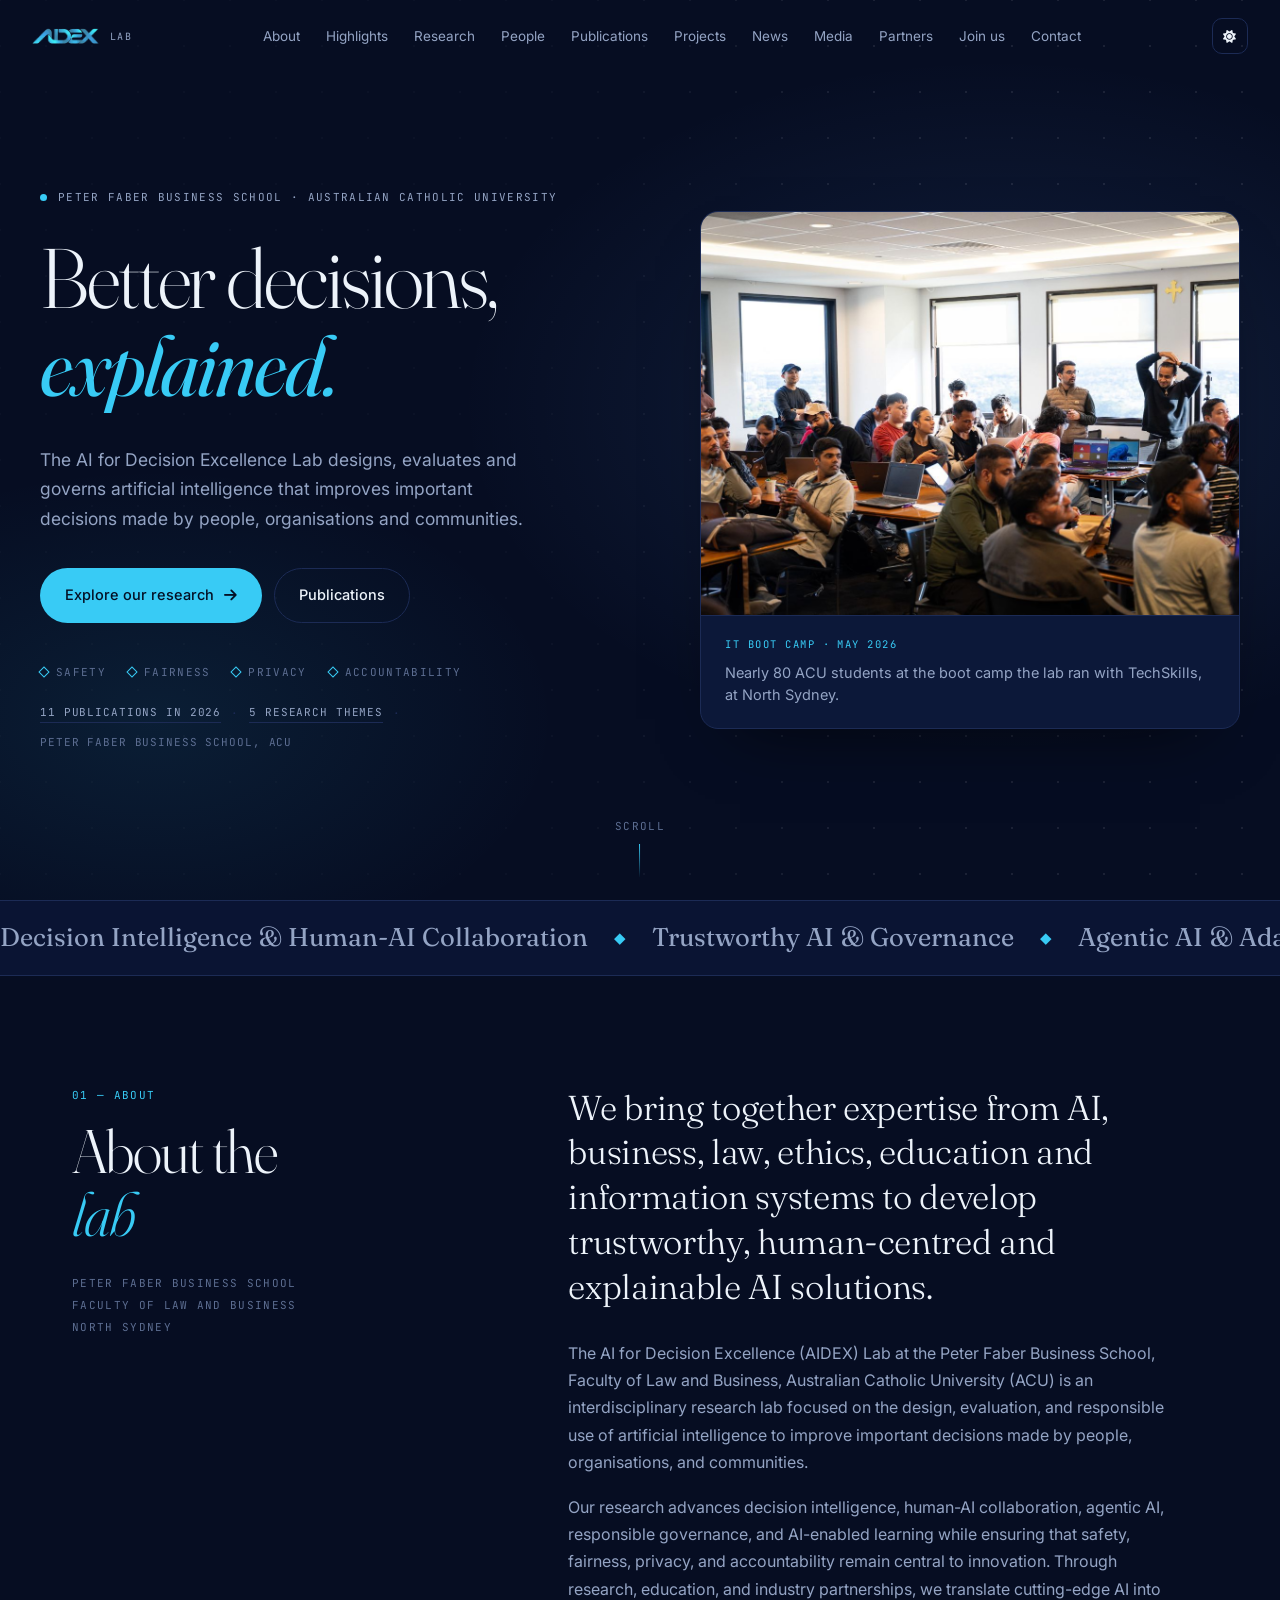
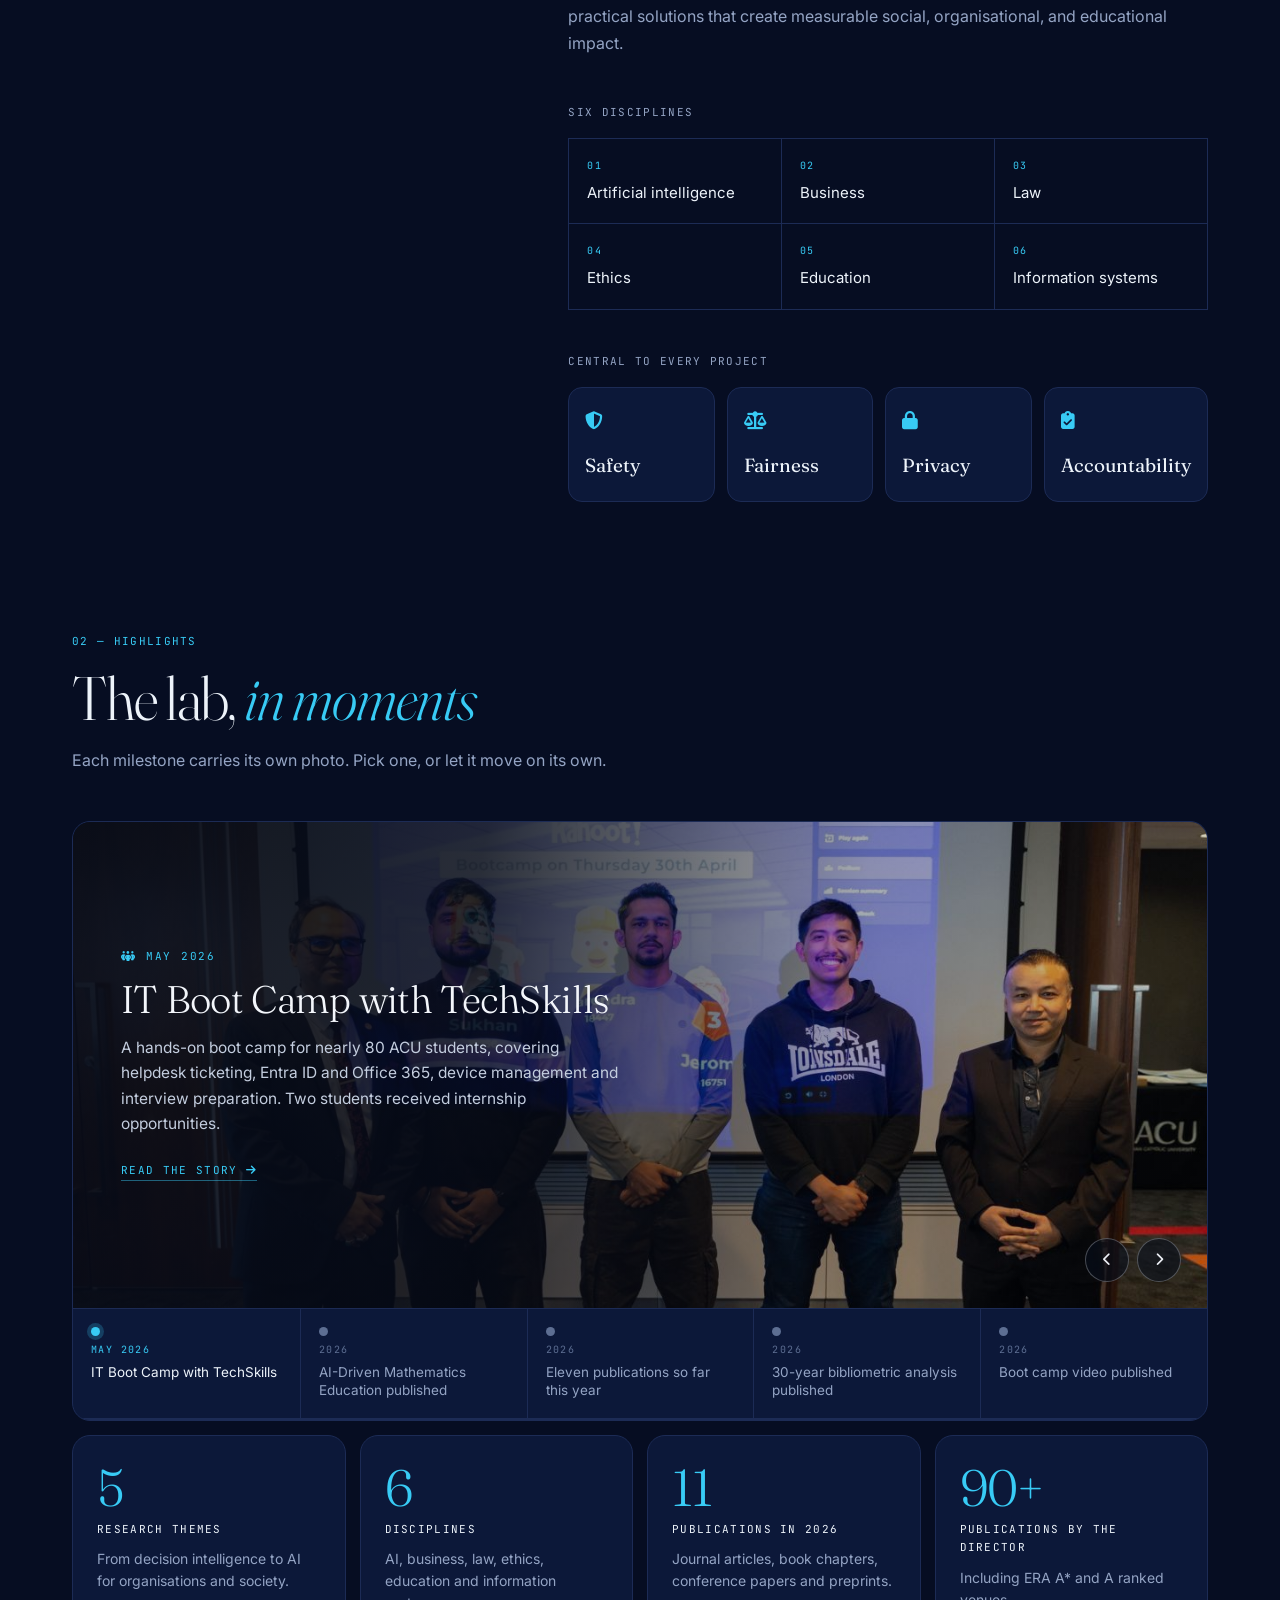
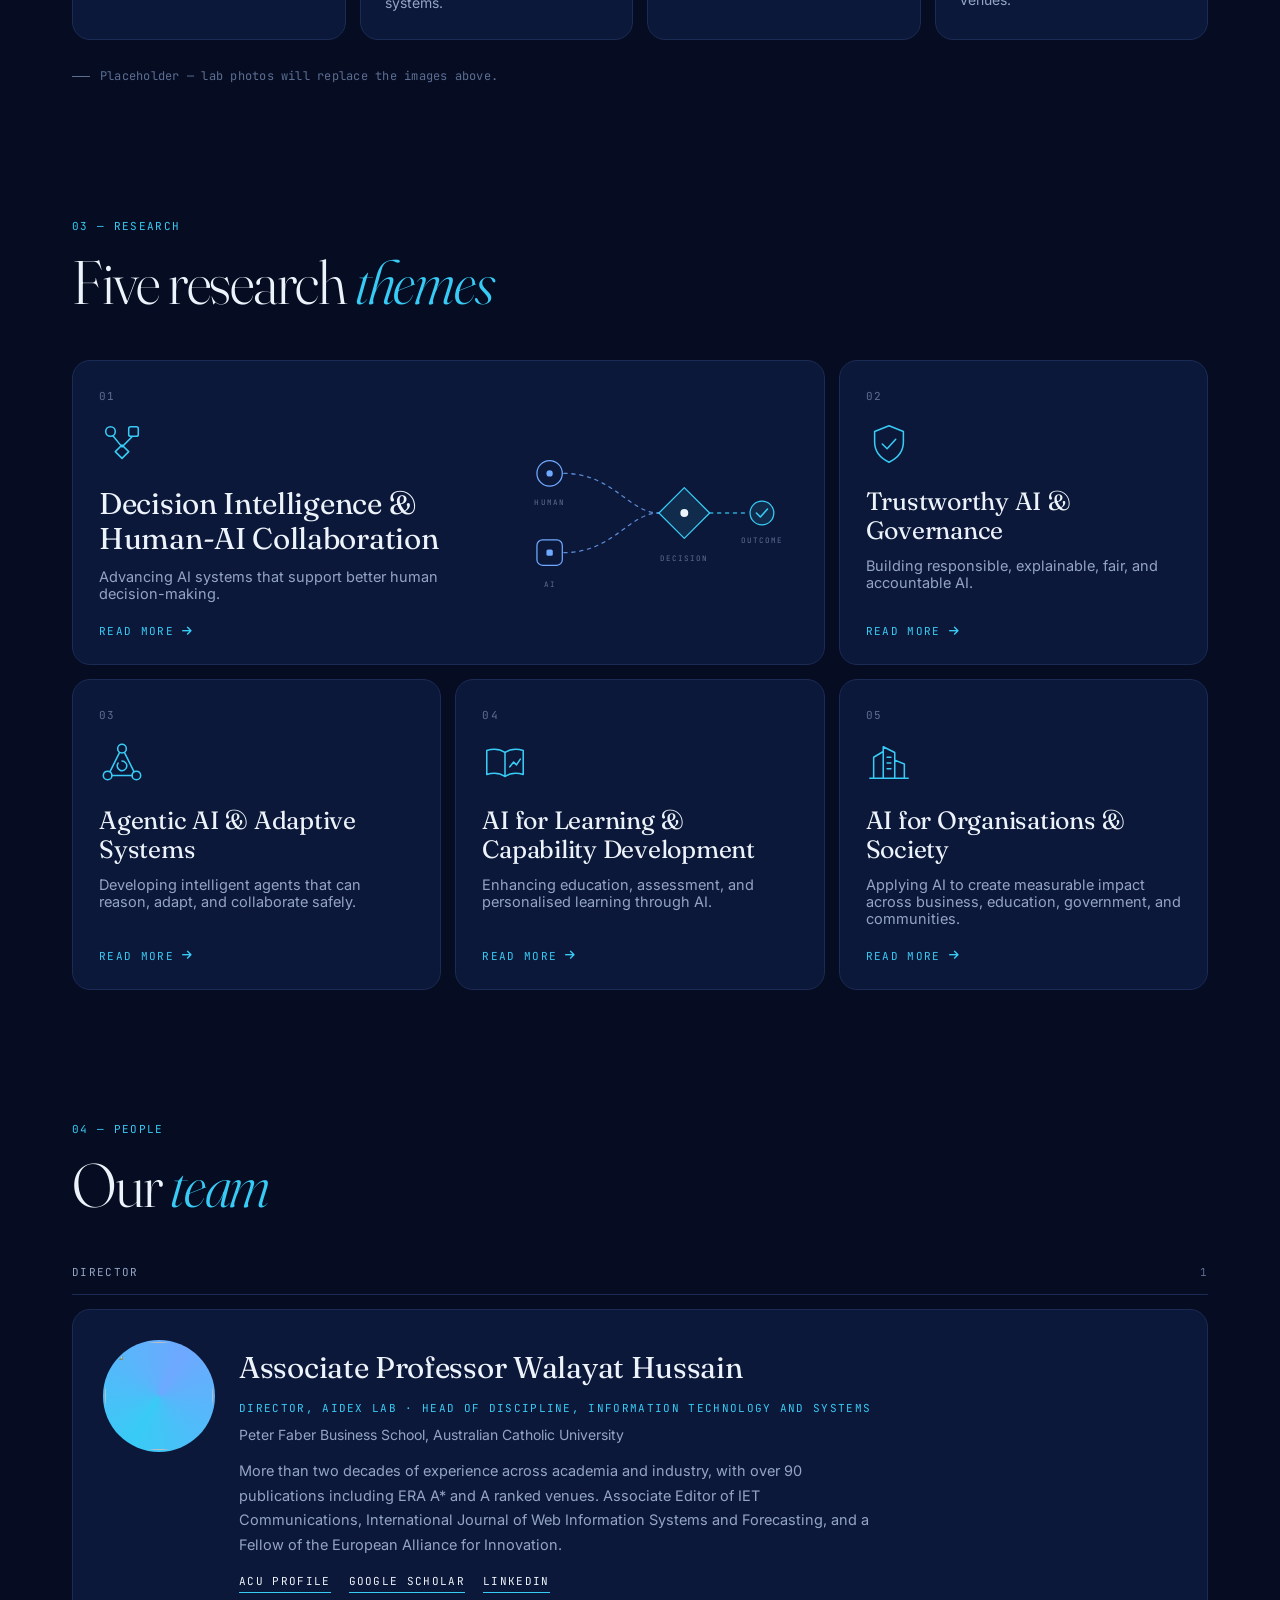
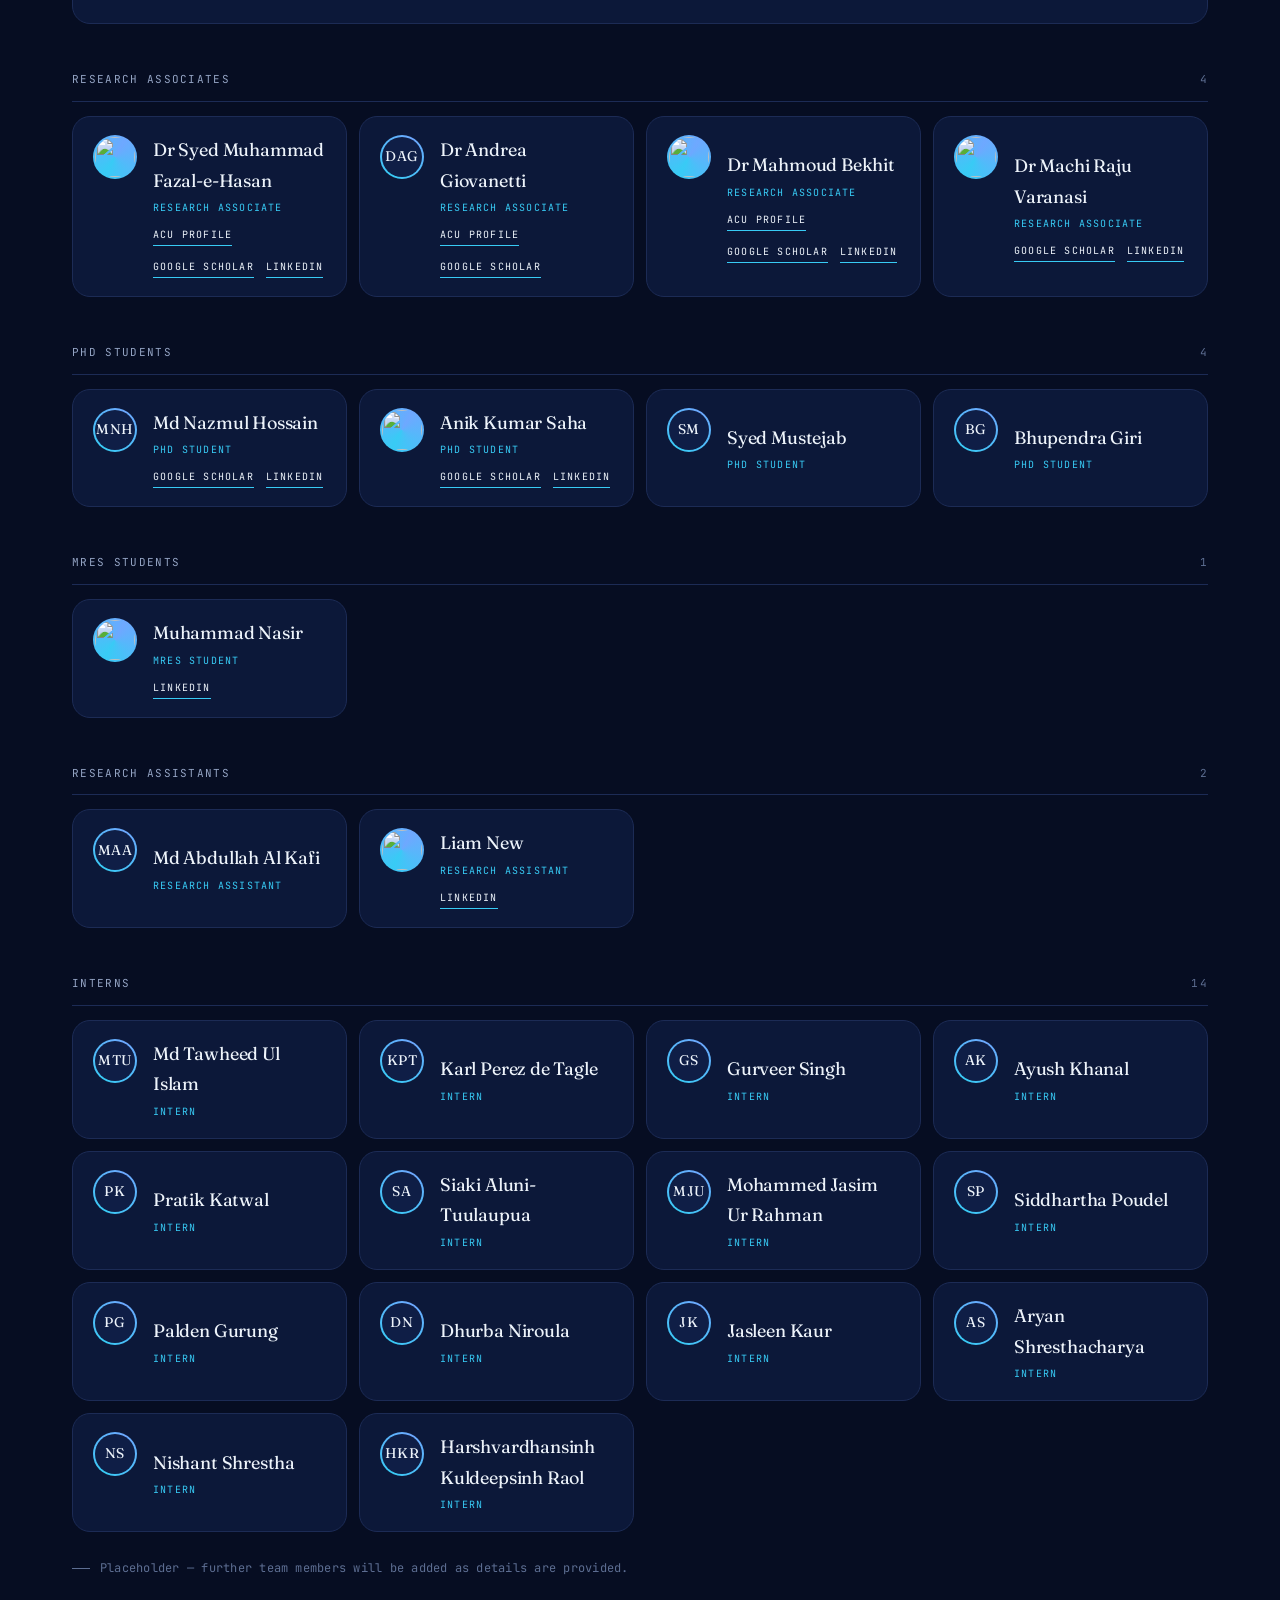
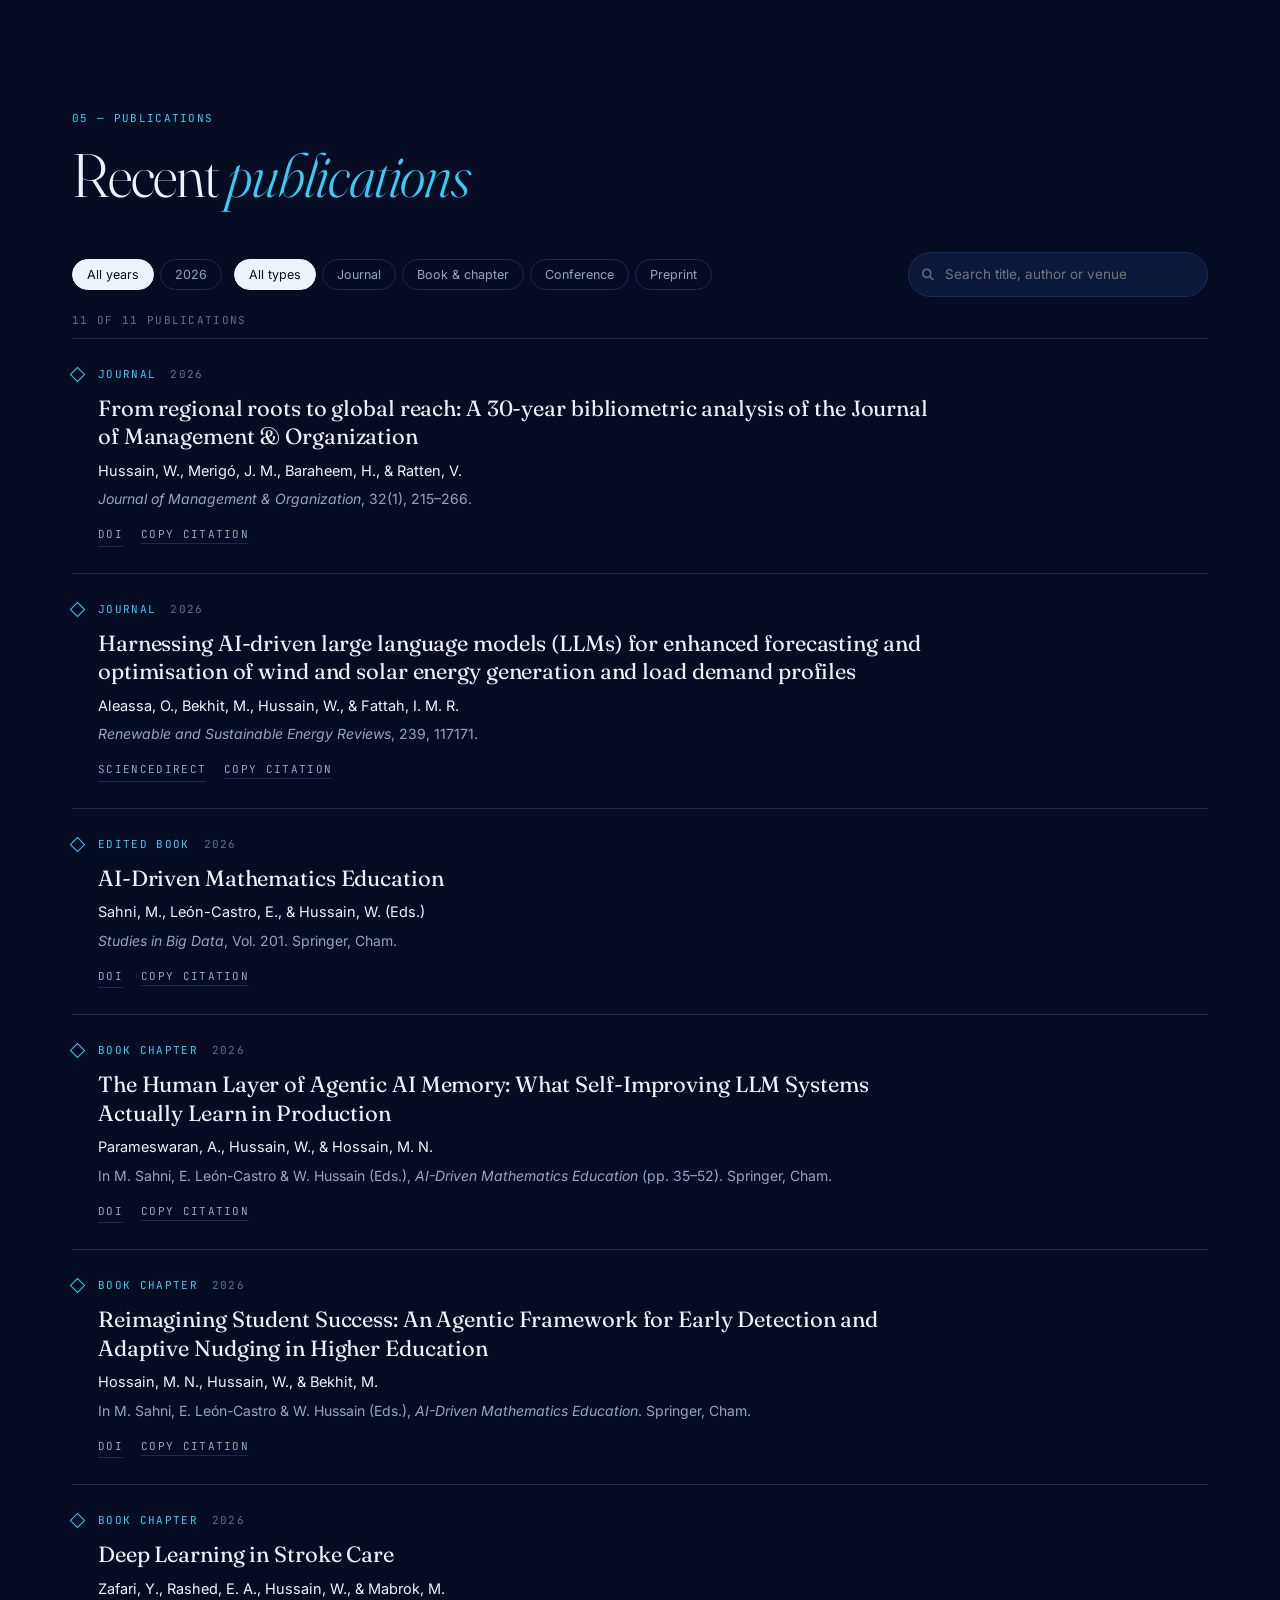
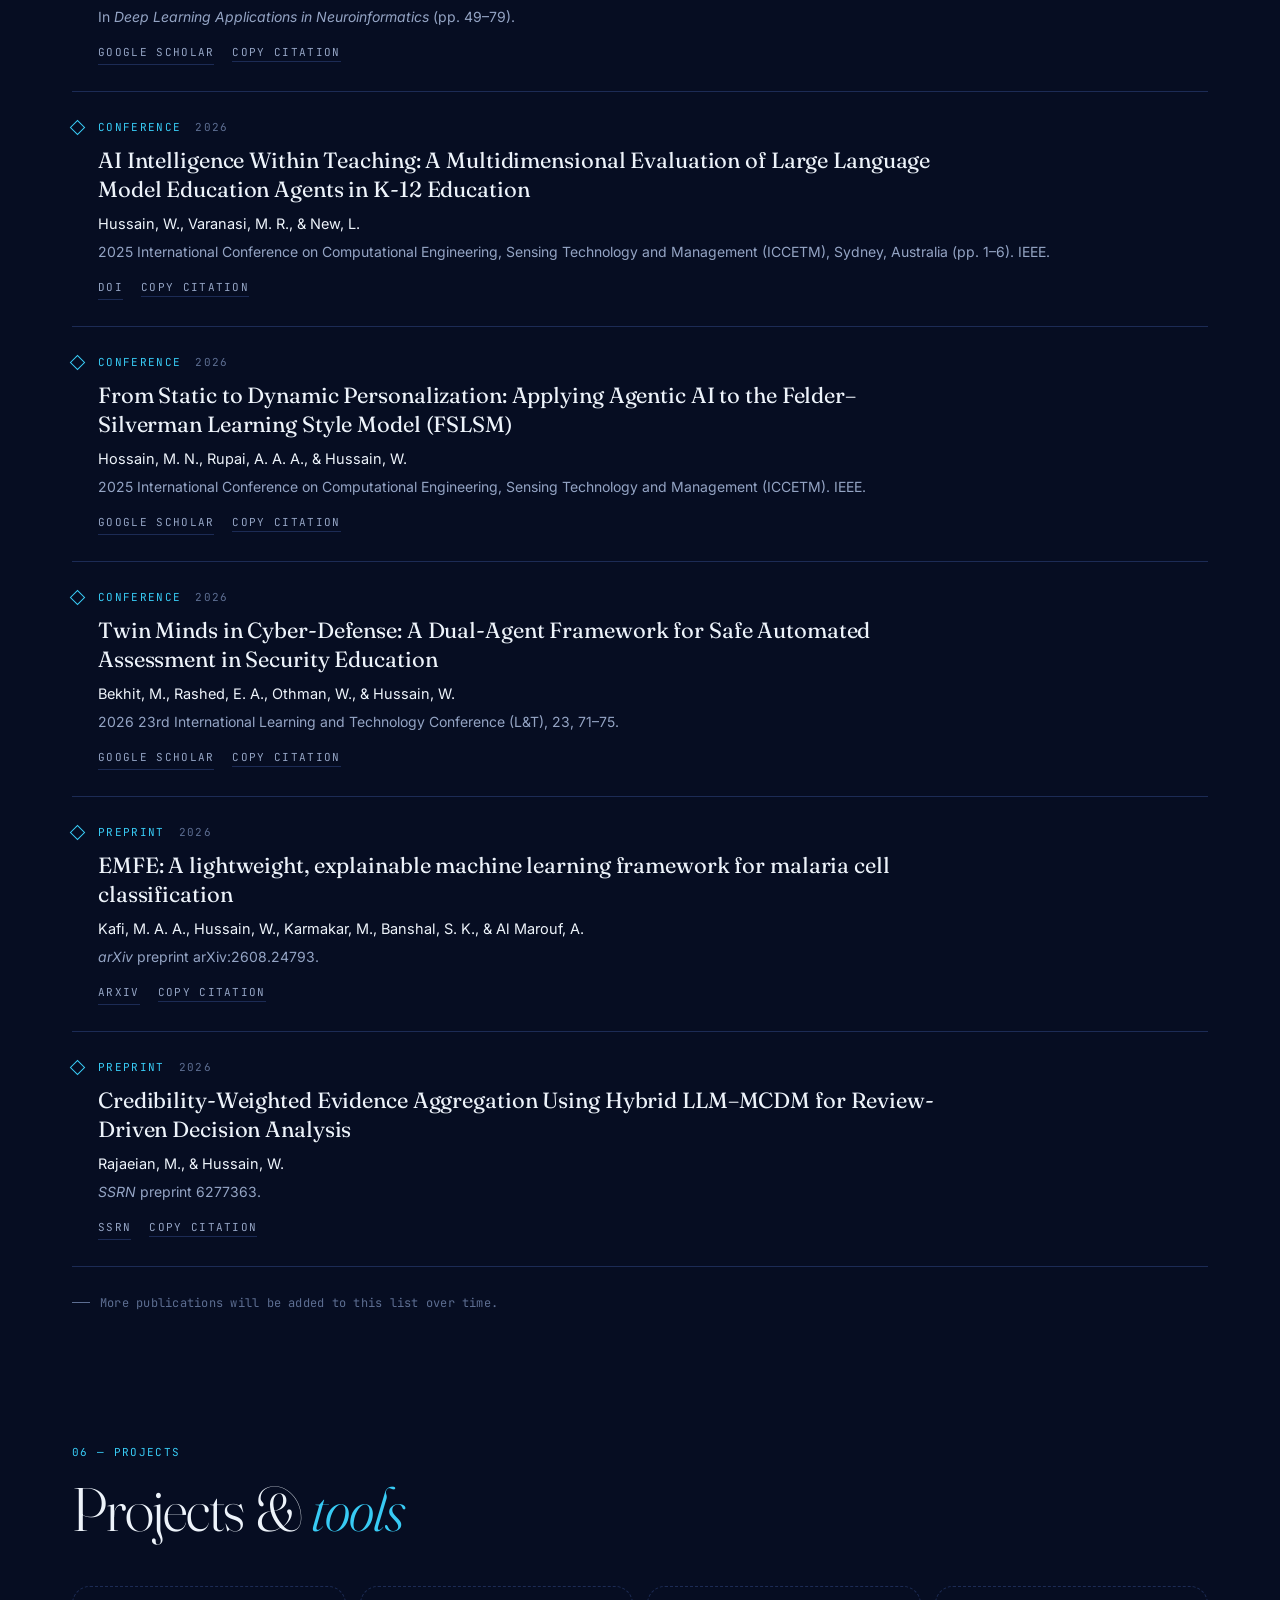
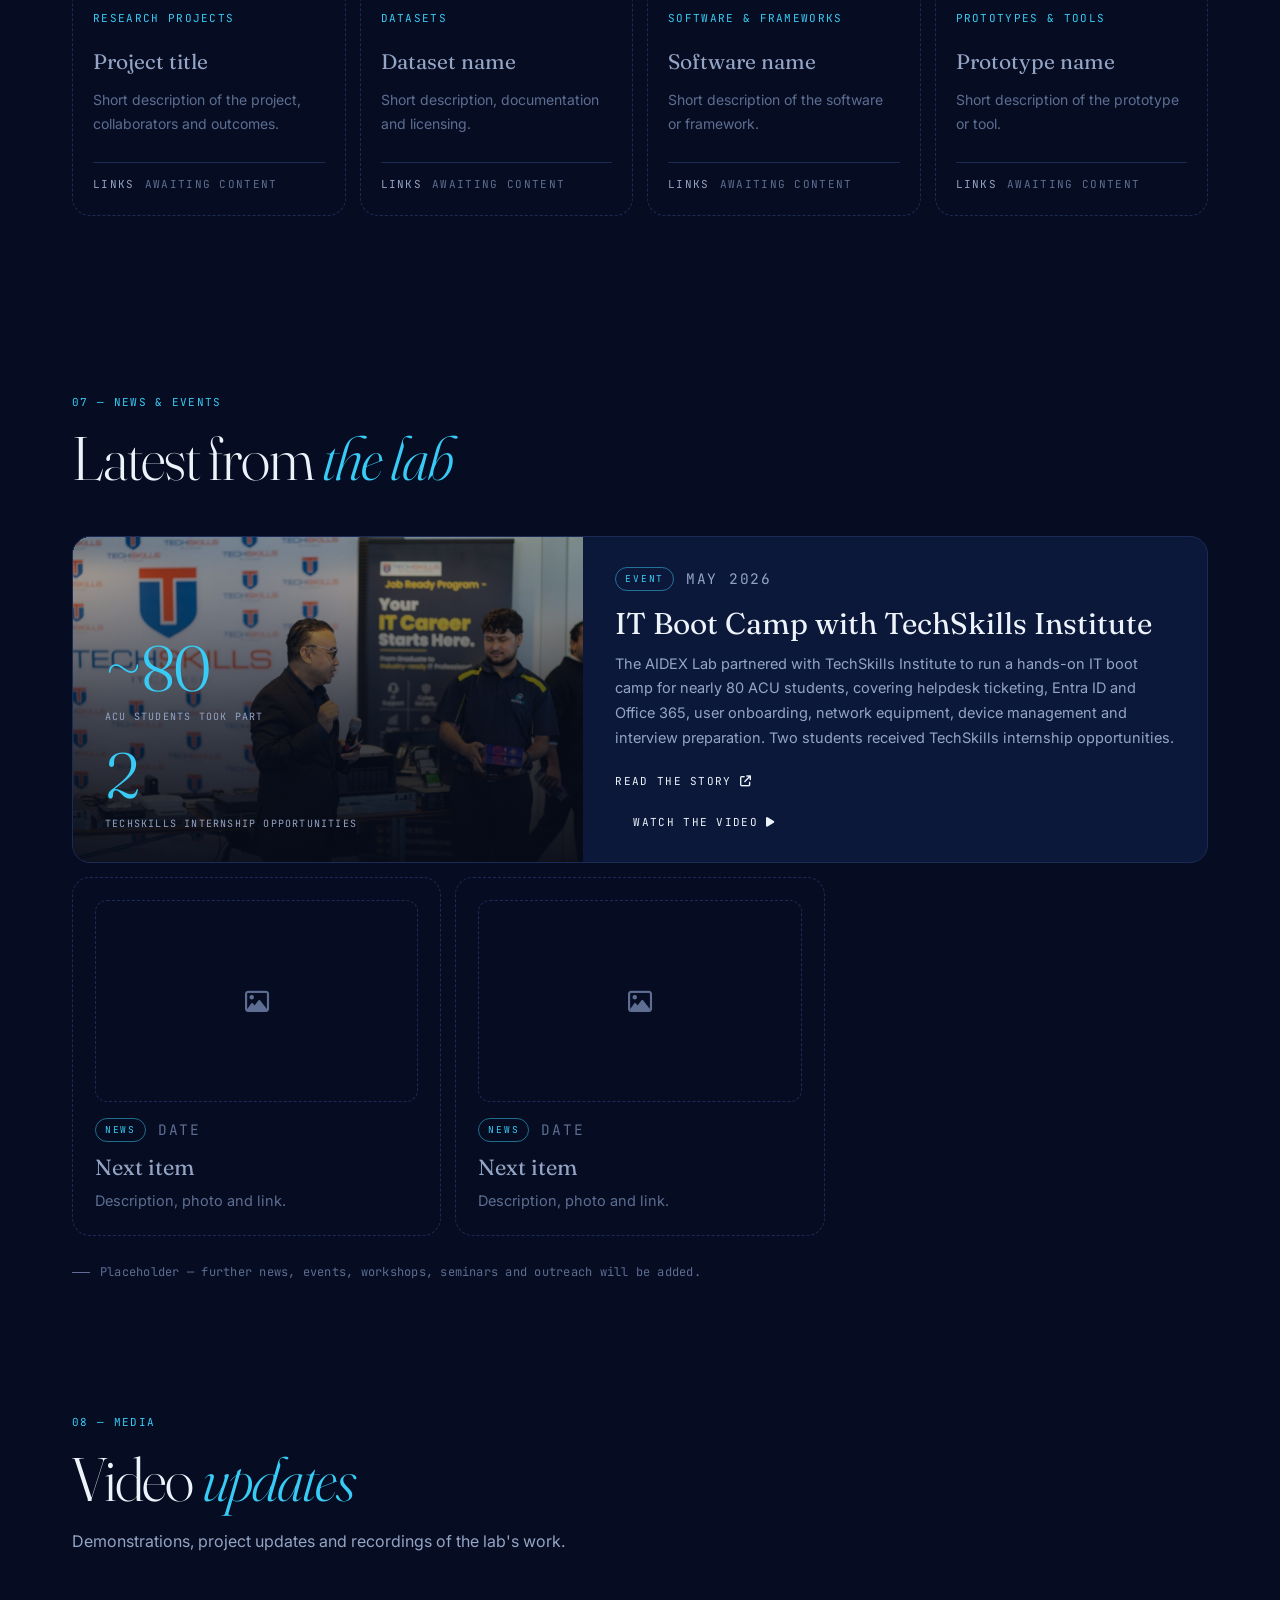
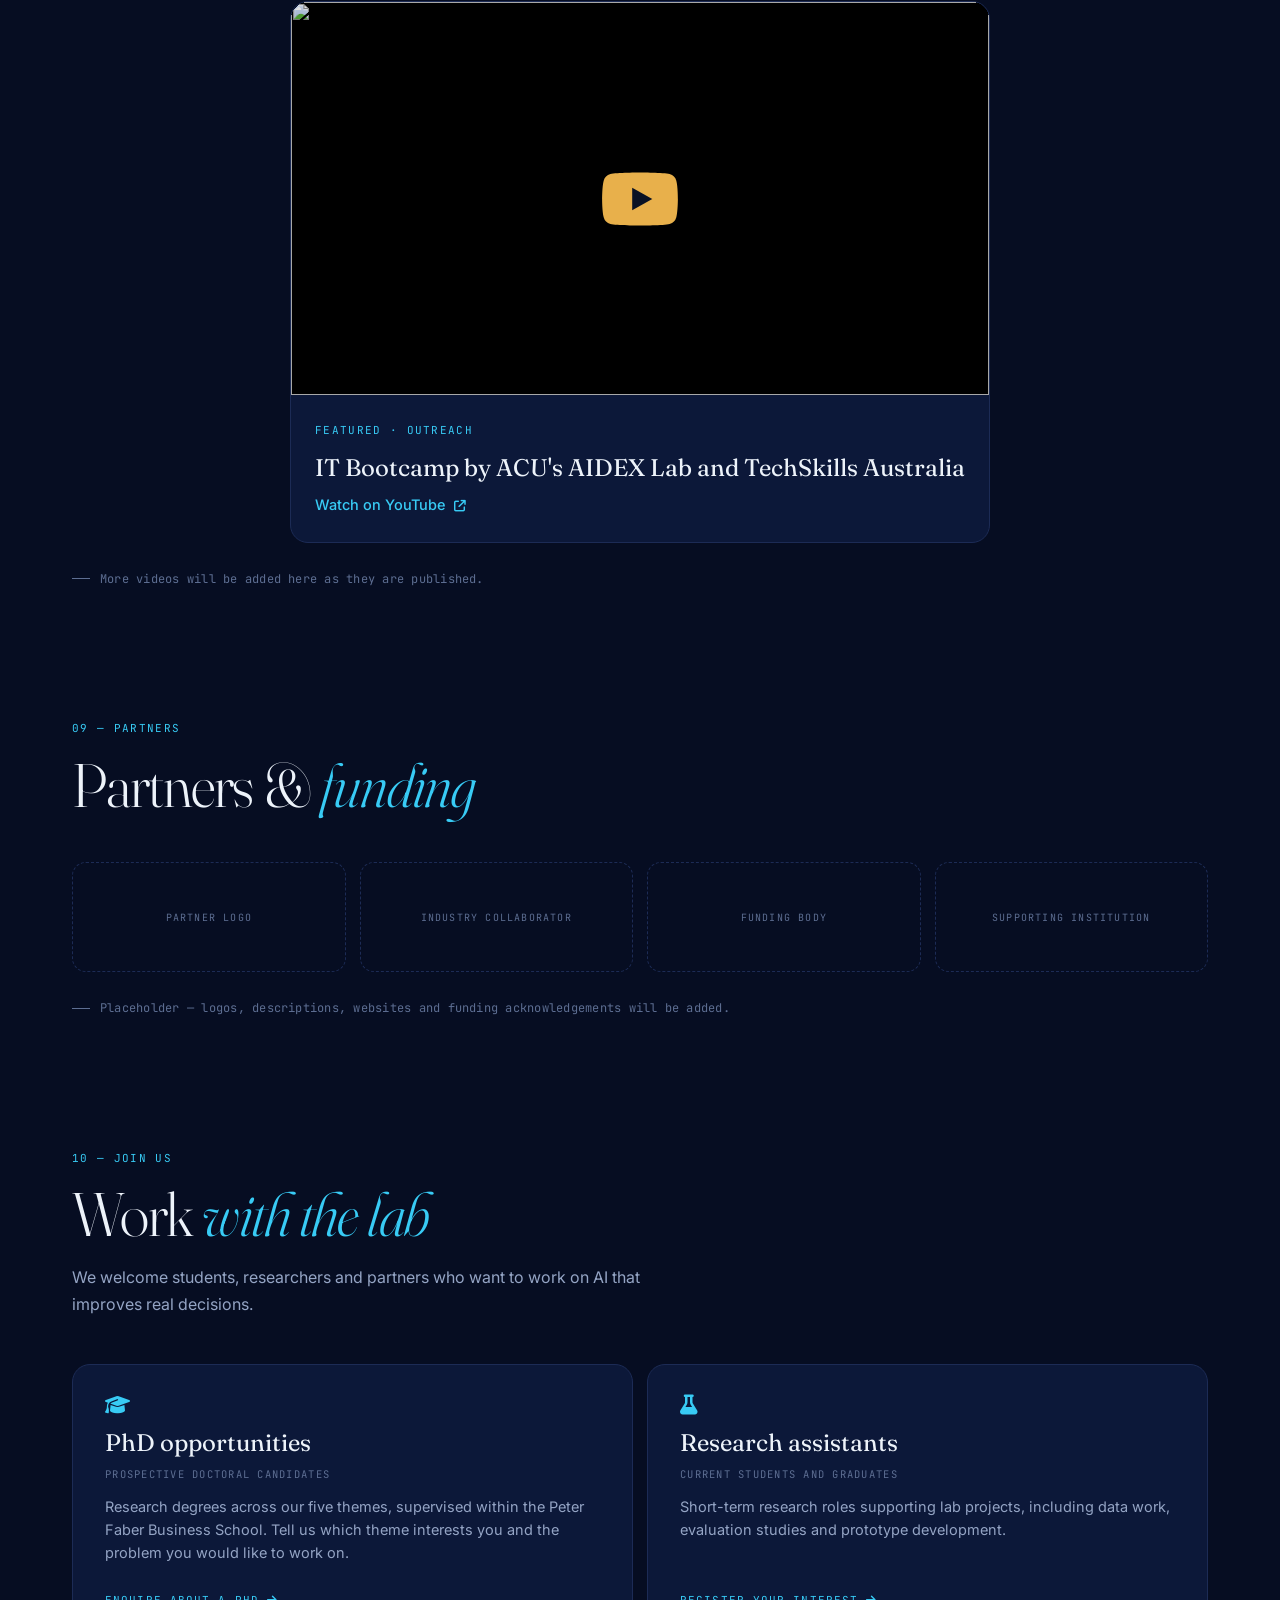
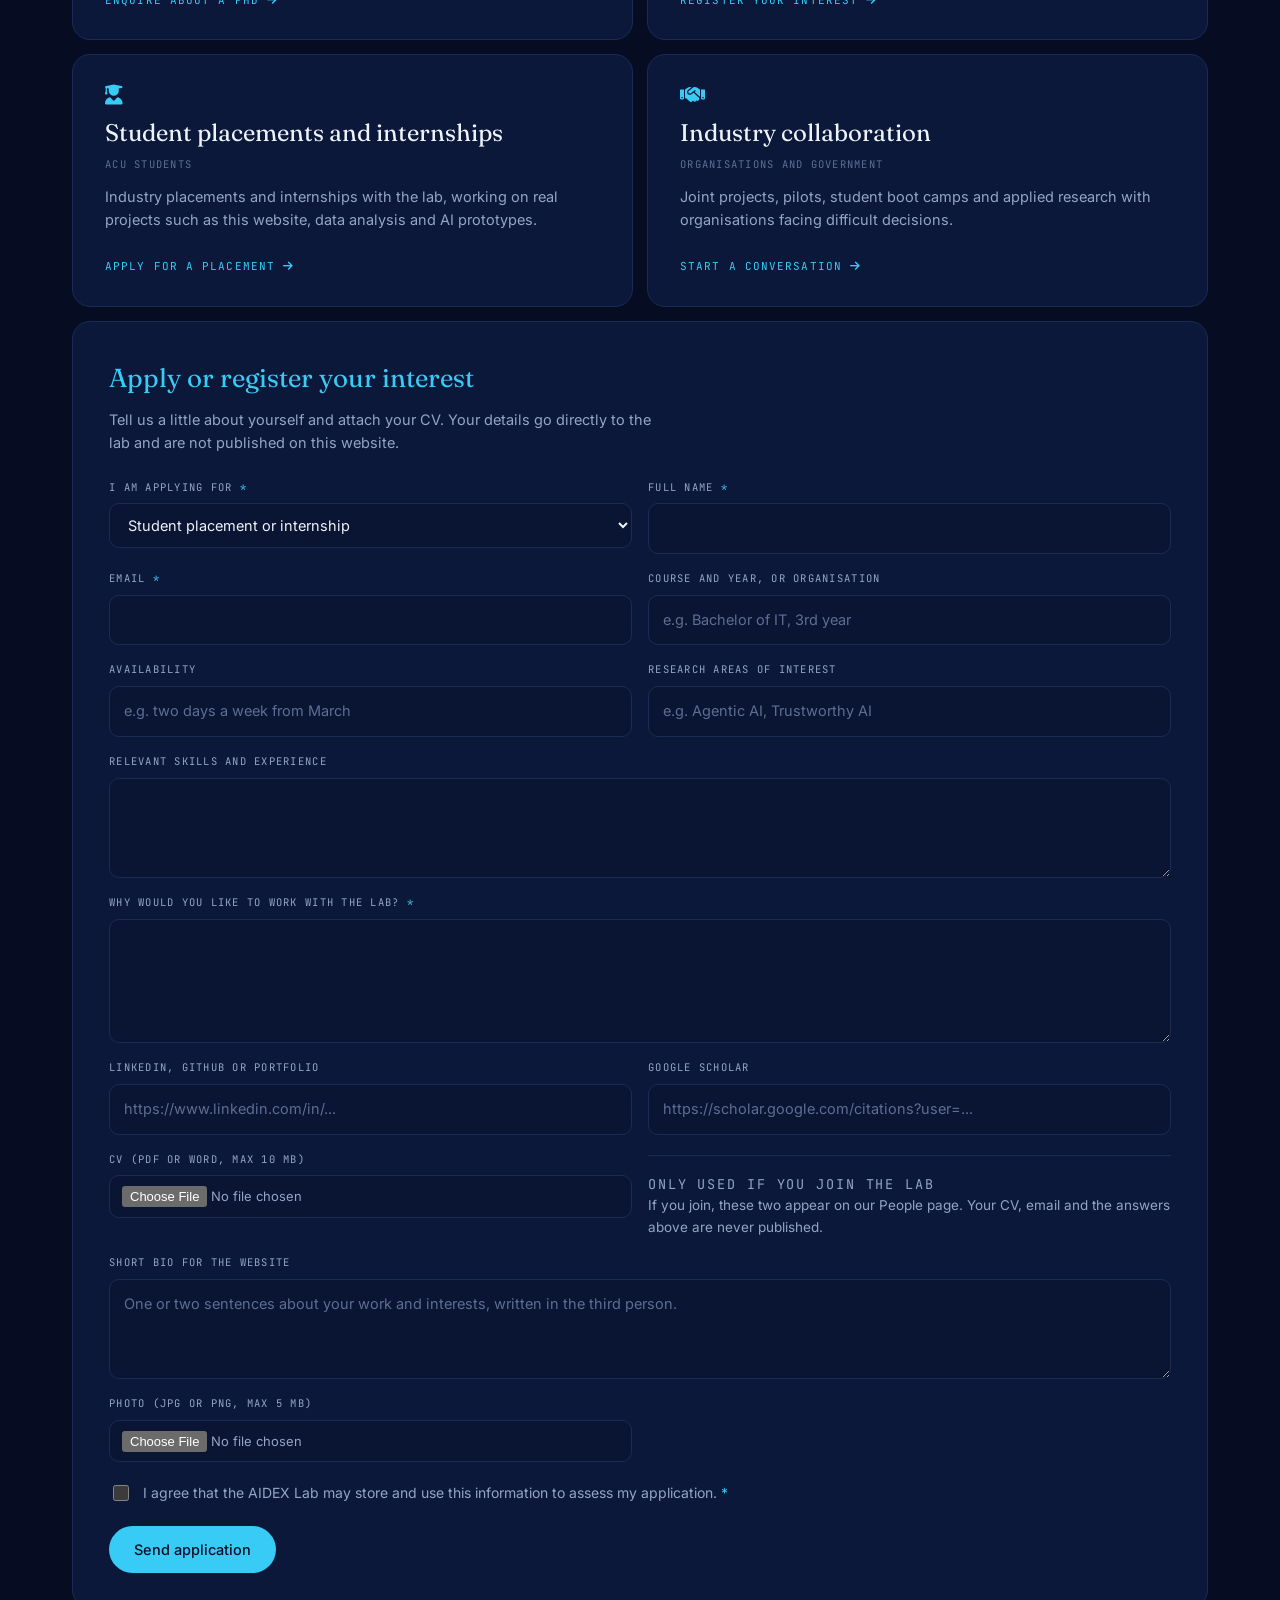
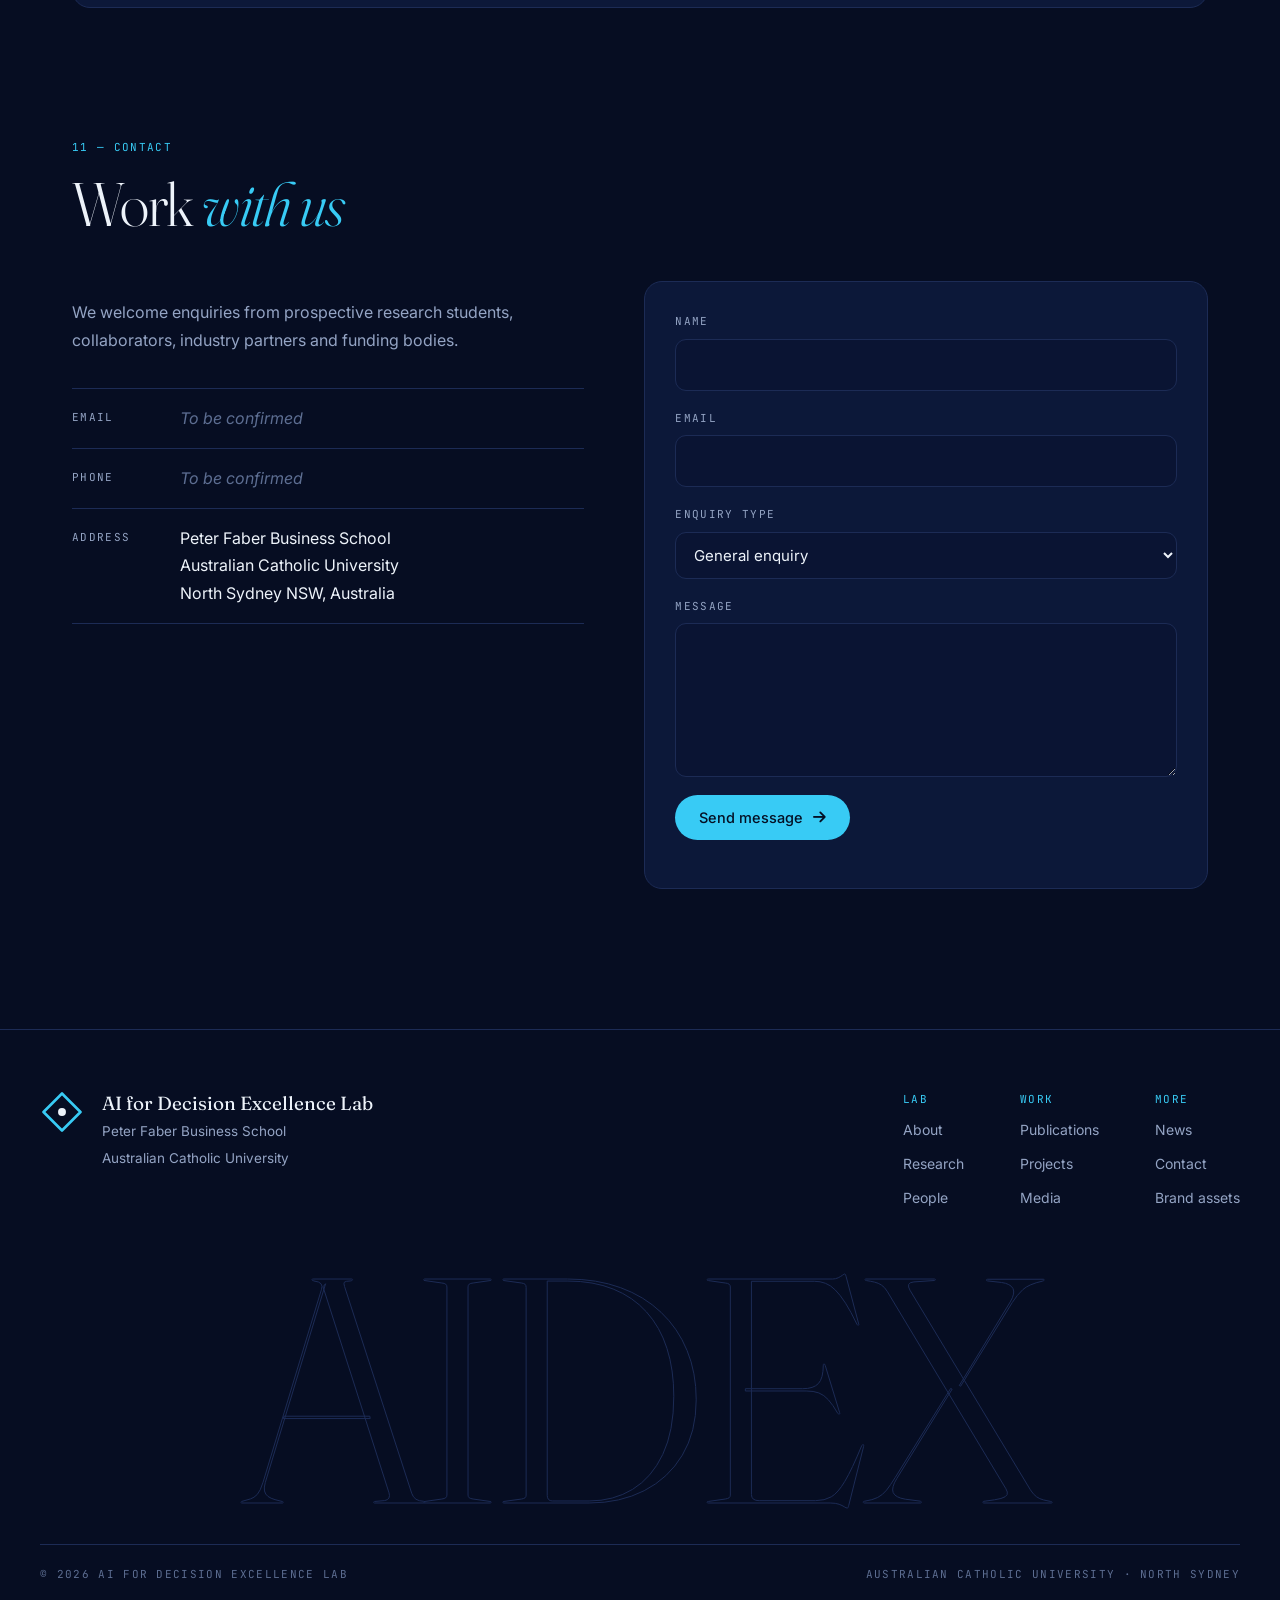
==== commit fe84f9aa: "Update section indices and add new links in index.html" ====
--- a/index.html
+++ b/index.html
@@ -41,7 +41,7 @@
   </a>
   <div class="links" id="links">
     <a href="#about">About</a><a href="#highlights">Highlights</a><a href="#research">Research</a><a href="#people">People</a><a href="#publications">Publications</a>
-    <a href="#news">News</a><a href="#media">Media</a><a href="#join">Join us</a><a href="#contact">Contact</a>
+    <a href="#projects">Projects</a><a href="#news">News</a><a href="#media">Media</a><a href="#partners">Partners</a><a href="#join">Join us</a><a href="#contact">Contact</a>
   </div>
   <div class="nav-r">
     <button id="themeBtn" class="icon-btn" aria-label="Switch to light theme"><i class="fa-solid fa-sun" aria-hidden="true"></i></button>
@@ -485,7 +485,6 @@
 </section>
 
 <!-- 05 PROJECTS -->
-<!-- PROJECTS — hidden until the lab provides content. Delete these comment markers to switch it back on.
 <section class="sec" id="projects">
   <div class="head rv">
     <p class="mono idx">06 — Projects</p>
@@ -499,12 +498,10 @@
   </div>
   <p class="ph mono rv">Placeholder — details will be provided and updated later.</p>
 </section>
--->
-
 <!-- 06 NEWS -->
 <section class="sec" id="news">
   <div class="head rv">
-    <p class="mono idx">06 — News &amp; events</p>
+    <p class="mono idx">07 — News &amp; events</p>
     <h2 class="h2">Latest from <em>the lab</em></h2>
   </div>
   <div class="news-grid" id="newsGrid">
@@ -543,7 +540,7 @@
 <!-- 07 MEDIA (video only) -->
 <section class="sec" id="media">
   <div class="head rv">
-    <p class="mono idx">07 — Media</p>
+    <p class="mono idx">08 — Media</p>
     <h2 class="h2">Video <em>updates</em></h2>
     <p class="intro-p">Demonstrations, project updates and recordings of the lab's work.</p>
   </div>
@@ -576,7 +573,6 @@
 </section>
 
 <!-- 08 PARTNERS -->
-<!-- PARTNERS & FUNDING — hidden until the lab provides logos and details. Delete these comment markers to switch it back on.
 <section class="sec" id="partners">
   <div class="head rv">
     <p class="mono idx">09 — Partners</p>
@@ -590,12 +586,10 @@
   </div>
   <p class="ph mono rv">Placeholder — logos, descriptions, websites and funding acknowledgements will be added.</p>
 </section>
--->
-
 <!-- 08 JOIN US -->
 <section class="sec" id="join">
   <div class="head rv">
-    <p class="mono idx">08 — Join us</p>
+    <p class="mono idx">10 — Join us</p>
     <h2 class="h2">Work <em>with the lab</em></h2>
     <p class="intro-p">We welcome students, researchers and partners who want to work on AI that improves real decisions.</p>
   </div>
@@ -731,7 +725,7 @@
 <!-- 09 CONTACT -->
 <section class="sec" id="contact">
   <div class="head rv">
-    <p class="mono idx">09 — Contact</p>
+    <p class="mono idx">11 — Contact</p>
     <h2 class="h2">Work <em>with us</em></h2>
   </div>
   <div class="contact rv">
--- a/style.css
+++ b/style.css
@@ -1,23 +1,28 @@
 /* =========================================================
-   AIDX Lab — AI for Decision Excellence
-   Palette: deep navy (intelligence) · gold (excellence / the decision)
-            sky (AI) · teal (safety) · violet (cost)
+   AIDEX Lab — AI for Decision Excellence
+   Palette taken from the lab logo:
+       #08156A deep blue · #0349D2 royal blue · #22C9F7 cyan
+
+   NOTE ON NAMES: the accent tokens are still called --gold,
+   --gold-2 and --gold-ink because they are used in ~400 places.
+   They are the brand accent, whatever colour that is. Change the
+   three values below and the whole site follows.
    ========================================================= */
 :root{
-  --bg:#0A1224; --bg2:#0E1830; --card:#101C37; --card2:#13213F;
-  --fg:#EEF1F7; --dim:#93A0B8; --faint:#5E6C88; --rule:#1E2A47;
-  --gold:#E8B04B; --gold-2:#F5CD7E; --sky:#6EA8FF; --teal:#3CCFB0; --violet:#A98BFF;
-  --gold-ink:#0A1224;
+  --bg:#060D22; --bg2:#0A1433; --card:#0C1839; --card2:#0F1E46;
+  --fg:#EDF3FA; --dim:#94A4C4; --faint:#5D6E92; --rule:#1C2B55;
+  --gold:#38CBF5; --gold-2:#8AE2FC; --sky:#6EA8FF; --teal:#3CCFB0; --violet:#A98BFF;
+  --gold-ink:#041024;
   --max:1200px; --r:18px;
   --shadow:0 30px 60px -30px rgba(0,0,0,.55), 0 0 0 1px var(--rule);
   color-scheme:dark;
 }
 [data-theme="light"]{
-  --bg:#F5F3EE; --bg2:#ECE9E1; --card:#FFFFFF; --card2:#F8F6F1;
-  --fg:#0B1530; --dim:#4F5B73; --faint:#8993A6; --rule:#DCD7CB;
-  --gold:#A26E14; --gold-2:#C48A24; --sky:#2456C9; --teal:#0E8A73; --violet:#6A4BD1;
+  --bg:#F2F5FA; --bg2:#E6ECF5; --card:#FFFFFF; --card2:#F6F9FD;
+  --fg:#08153C; --dim:#4B5A7A; --faint:#8794AF; --rule:#D5DEEC;
+  --gold:#0B4FD0; --gold-2:#083CA8; --sky:#2456C9; --teal:#0E8A73; --violet:#6A4BD1;
   --gold-ink:#FFFFFF;
-  --shadow:0 30px 60px -34px rgba(11,21,48,.28), 0 0 0 1px var(--rule);
+  --shadow:0 30px 60px -34px rgba(8,21,60,.22), 0 0 0 1px var(--rule);
   color-scheme:light;
 }
 
@@ -62,7 +67,12 @@
   padding:18px 32px;border-bottom:1px solid transparent;transition:background .35s,border-color .35s,padding .35s}
 .nav.stuck{background:color-mix(in srgb,var(--bg) 82%,transparent);backdrop-filter:blur(16px);-webkit-backdrop-filter:blur(16px);
   border-bottom-color:var(--rule);padding:12px 32px}
-.brand{display:flex;align-items:center;gap:11px;text-decoration:none}
+.brand{display:flex;align-items:center;gap:9px;text-decoration:none}
+.logo{height:26px;width:auto}
+.logo-light{display:none}
+.logo-dark{display:block}
+[data-theme="light"] .logo-light{display:block}
+[data-theme="light"] .logo-dark{display:none}
 .brand-t{display:flex;align-items:baseline;gap:6px}
 .brand-t b{font-family:'Fraunces',serif;font-weight:500;font-size:20px;letter-spacing:.08em}
 .brand-t small{font-family:'JetBrains Mono',monospace;font-size:10px;letter-spacing:.14em;text-transform:uppercase;color:var(--dim)}
@@ -248,7 +258,9 @@
 .theme:hover .more i{transform:translateX(4px)}
 
 /* people */
-.grp{color:var(--dim);margin:0 0 14px;padding-bottom:12px;border-bottom:1px solid var(--rule)}
+.grp{color:var(--dim);margin:0 0 14px;padding-bottom:12px;border-bottom:1px solid var(--rule);
+  display:flex;justify-content:space-between;align-items:baseline;gap:16px}
+.grp-n{color:var(--faint);font-variant-numeric:tabular-nums}
 .person{display:grid;grid-template-columns:auto 1fr;gap:24px;align-items:start;background:var(--card);border:1px solid var(--rule);
   border-radius:var(--r);padding:24px;transition:border-color .3s}
 .person:hover{border-color:color-mix(in srgb,var(--gold) 50%,var(--rule))}
@@ -512,8 +524,30 @@
 /* ================================================================
    PEOPLE — equal-sized cards
    ================================================================ */
-.people-grid{display:grid;grid-template-columns:repeat(3,1fr);gap:14px;align-items:stretch}
-.people-grid .person{height:100%;min-height:340px}
+.people-grid{display:grid;grid-template-columns:repeat(auto-fill,minmax(330px,1fr));gap:14px;align-items:stretch}
+.people-grid .person{height:100%}
+.people-grid + .grp{margin-top:46px}
+
+/* a single-person group (the director) gets the full width */
+.people-grid.one{grid-template-columns:1fr}
+.people-grid.one .person{padding:30px}
+.people-grid.one .avatar{width:112px;height:112px}
+.people-grid.one .avatar span{font-size:30px}
+.people-grid.one h3{font-size:30px}
+
+/* a long list of names, no bios: four across, tighter */
+.people-grid.compact{grid-template-columns:repeat(auto-fill,minmax(262px,1fr));gap:12px}
+.people-grid.compact .person{padding:18px 20px;gap:16px;align-items:center}
+.people-grid.compact .avatar{width:44px;height:44px}
+.people-grid.compact .avatar span{font-size:14px}
+.people-grid.compact h3{font-size:18px;margin:0 0 3px}
+.people-grid.compact .role{font-size:10px;margin:0}
+.people-grid.compact .aff{font-size:12.5px;margin-top:4px}
+.people-grid.compact .p-links{margin-top:10px;padding-top:0;gap:12px;font-size:10px}
+.people-grid.compact .bio{display:none}   /* a bio belongs on the full card only */
+.people-grid.compact .person{align-items:start}
+.people-grid.compact .p-body{justify-content:center}
+@media(max-width:620px){.people-grid,.people-grid.compact{grid-template-columns:1fr}}
 @media(max-width:1000px){.people-grid{grid-template-columns:repeat(2,1fr)}}
 @media(max-width:620px){.people-grid{grid-template-columns:1fr}}
 
